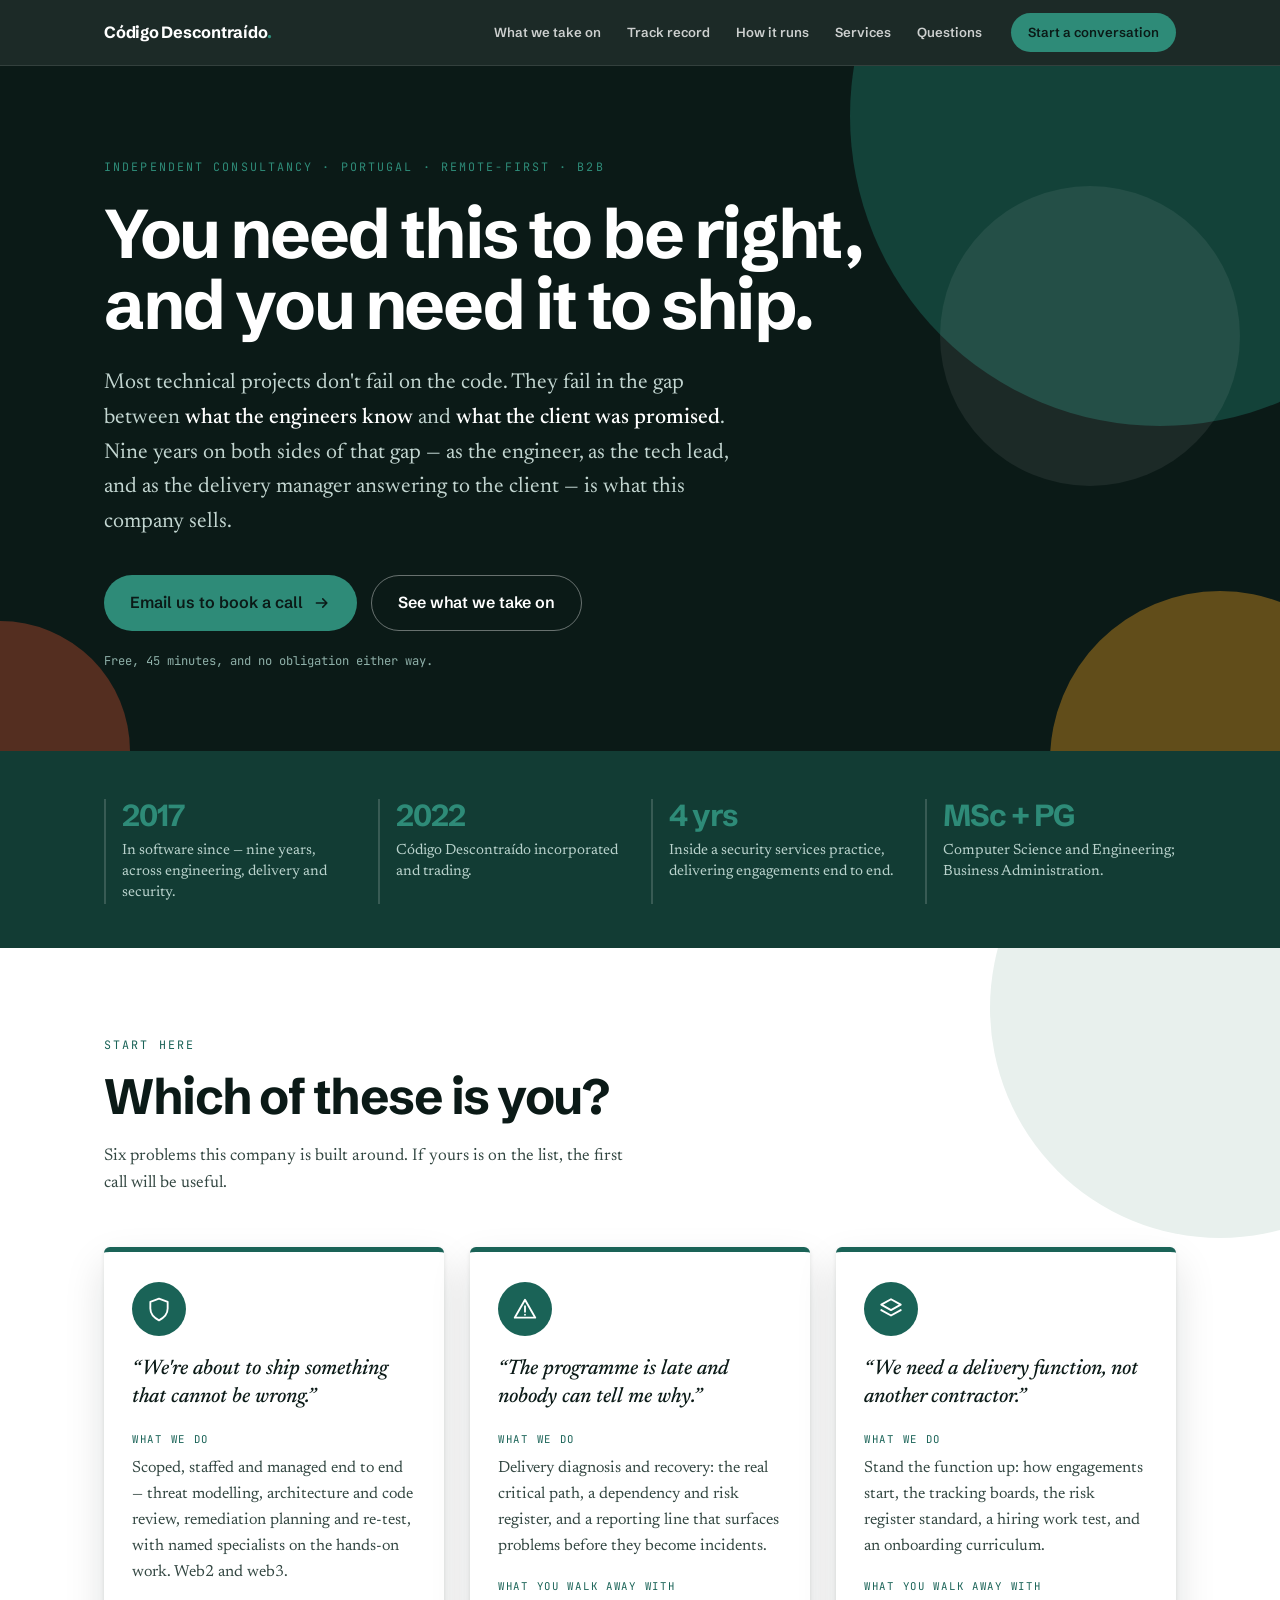
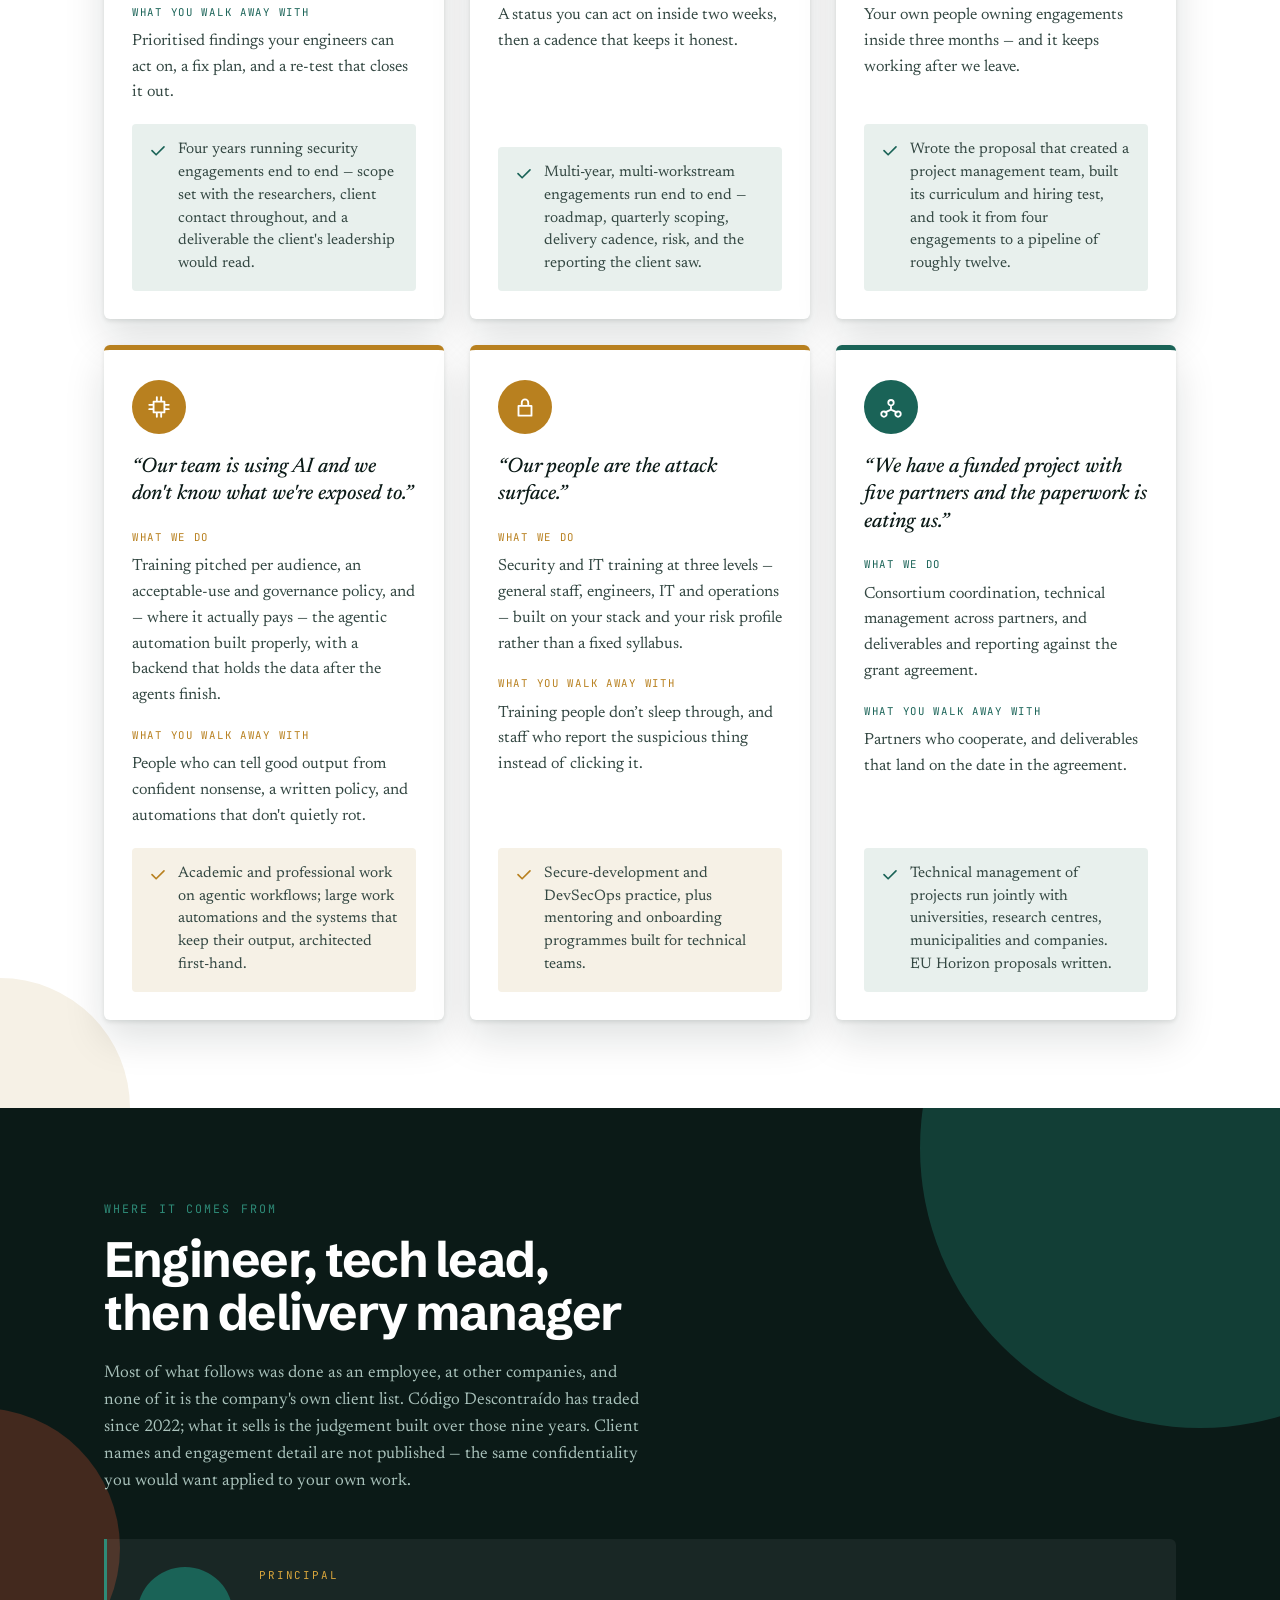
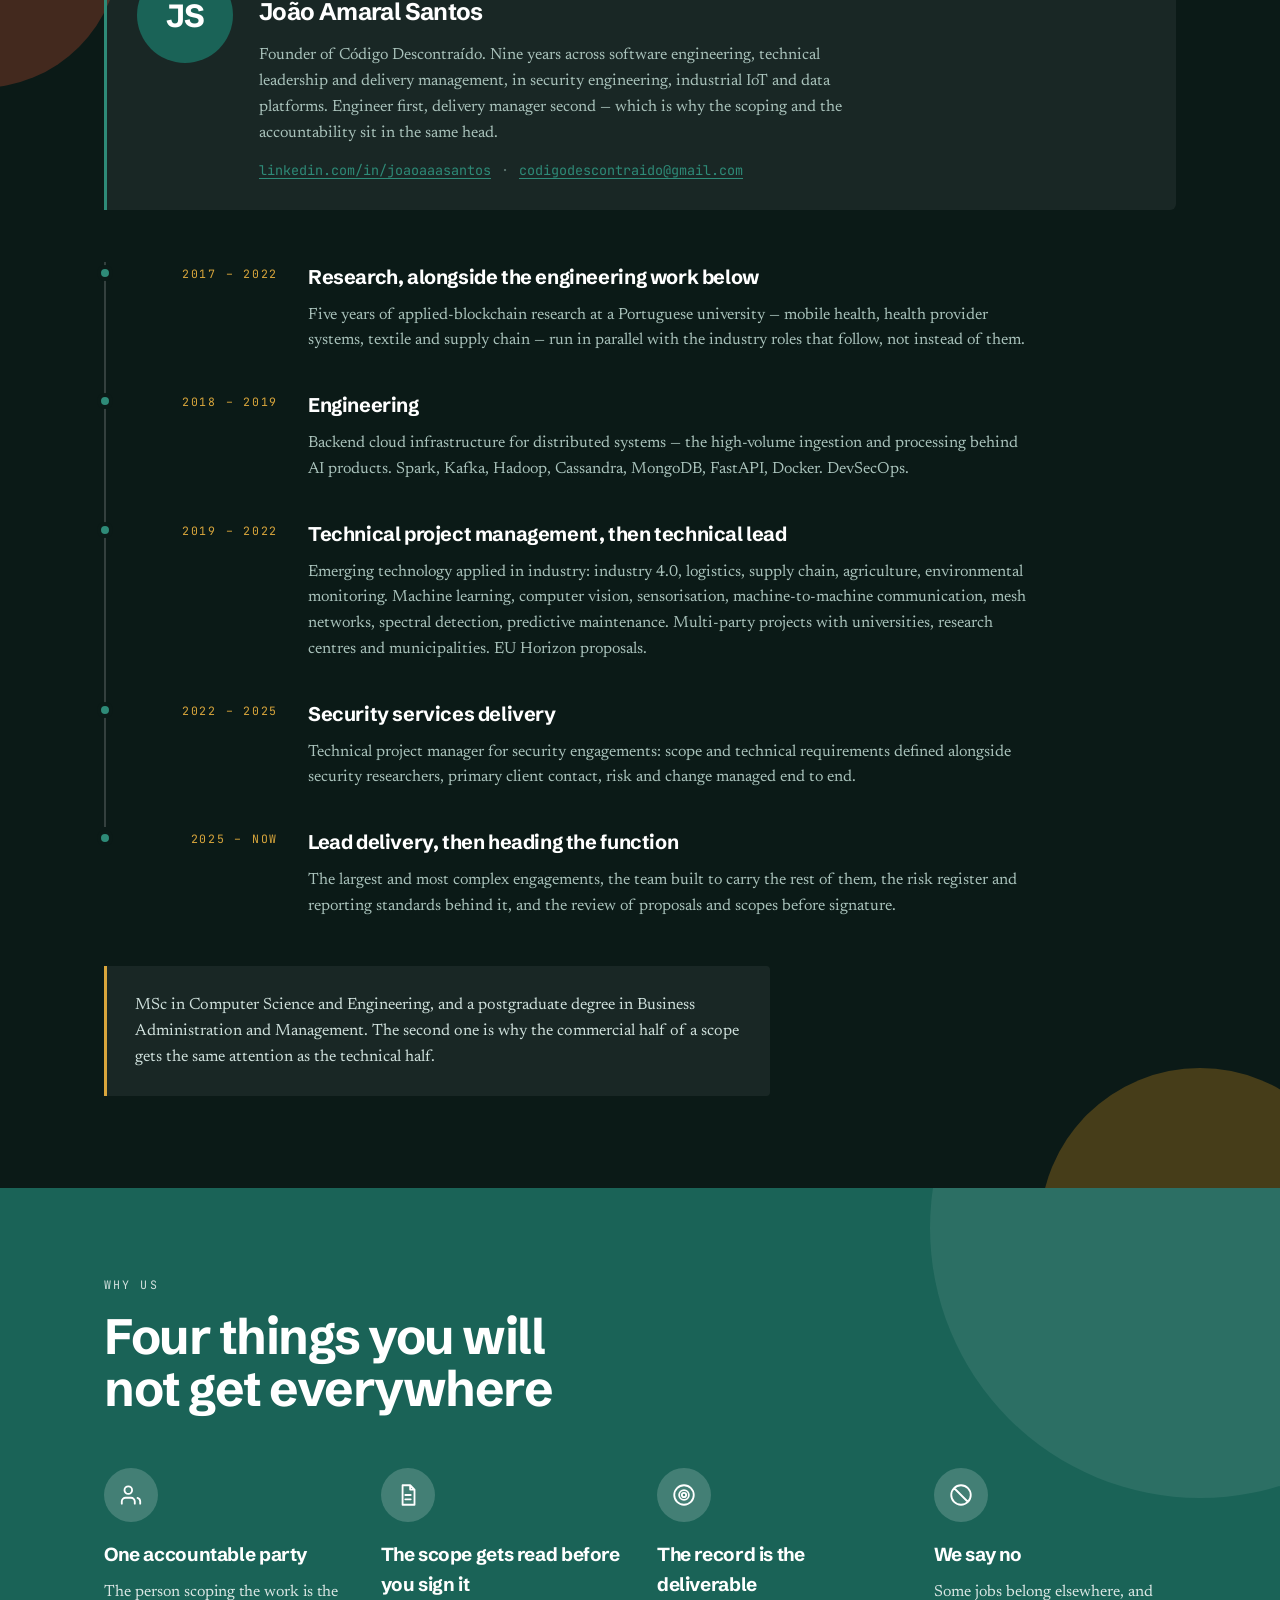
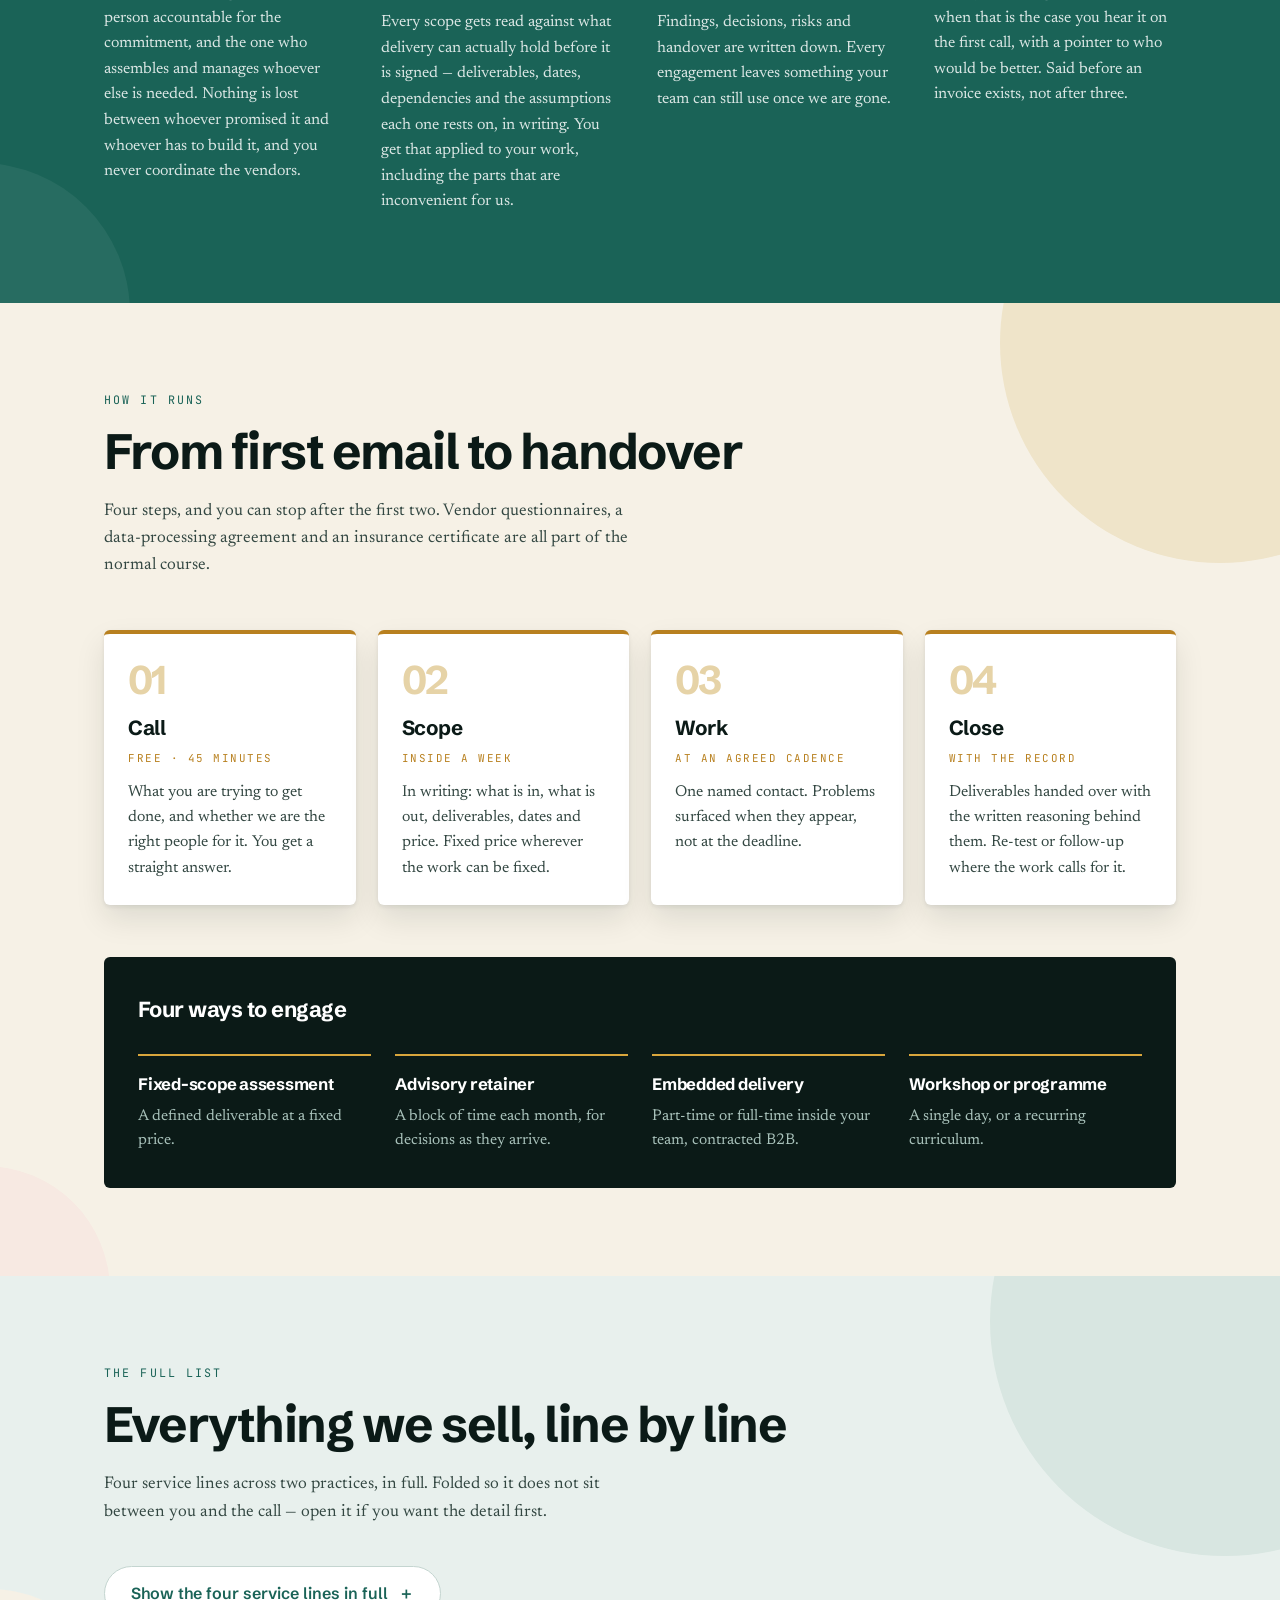
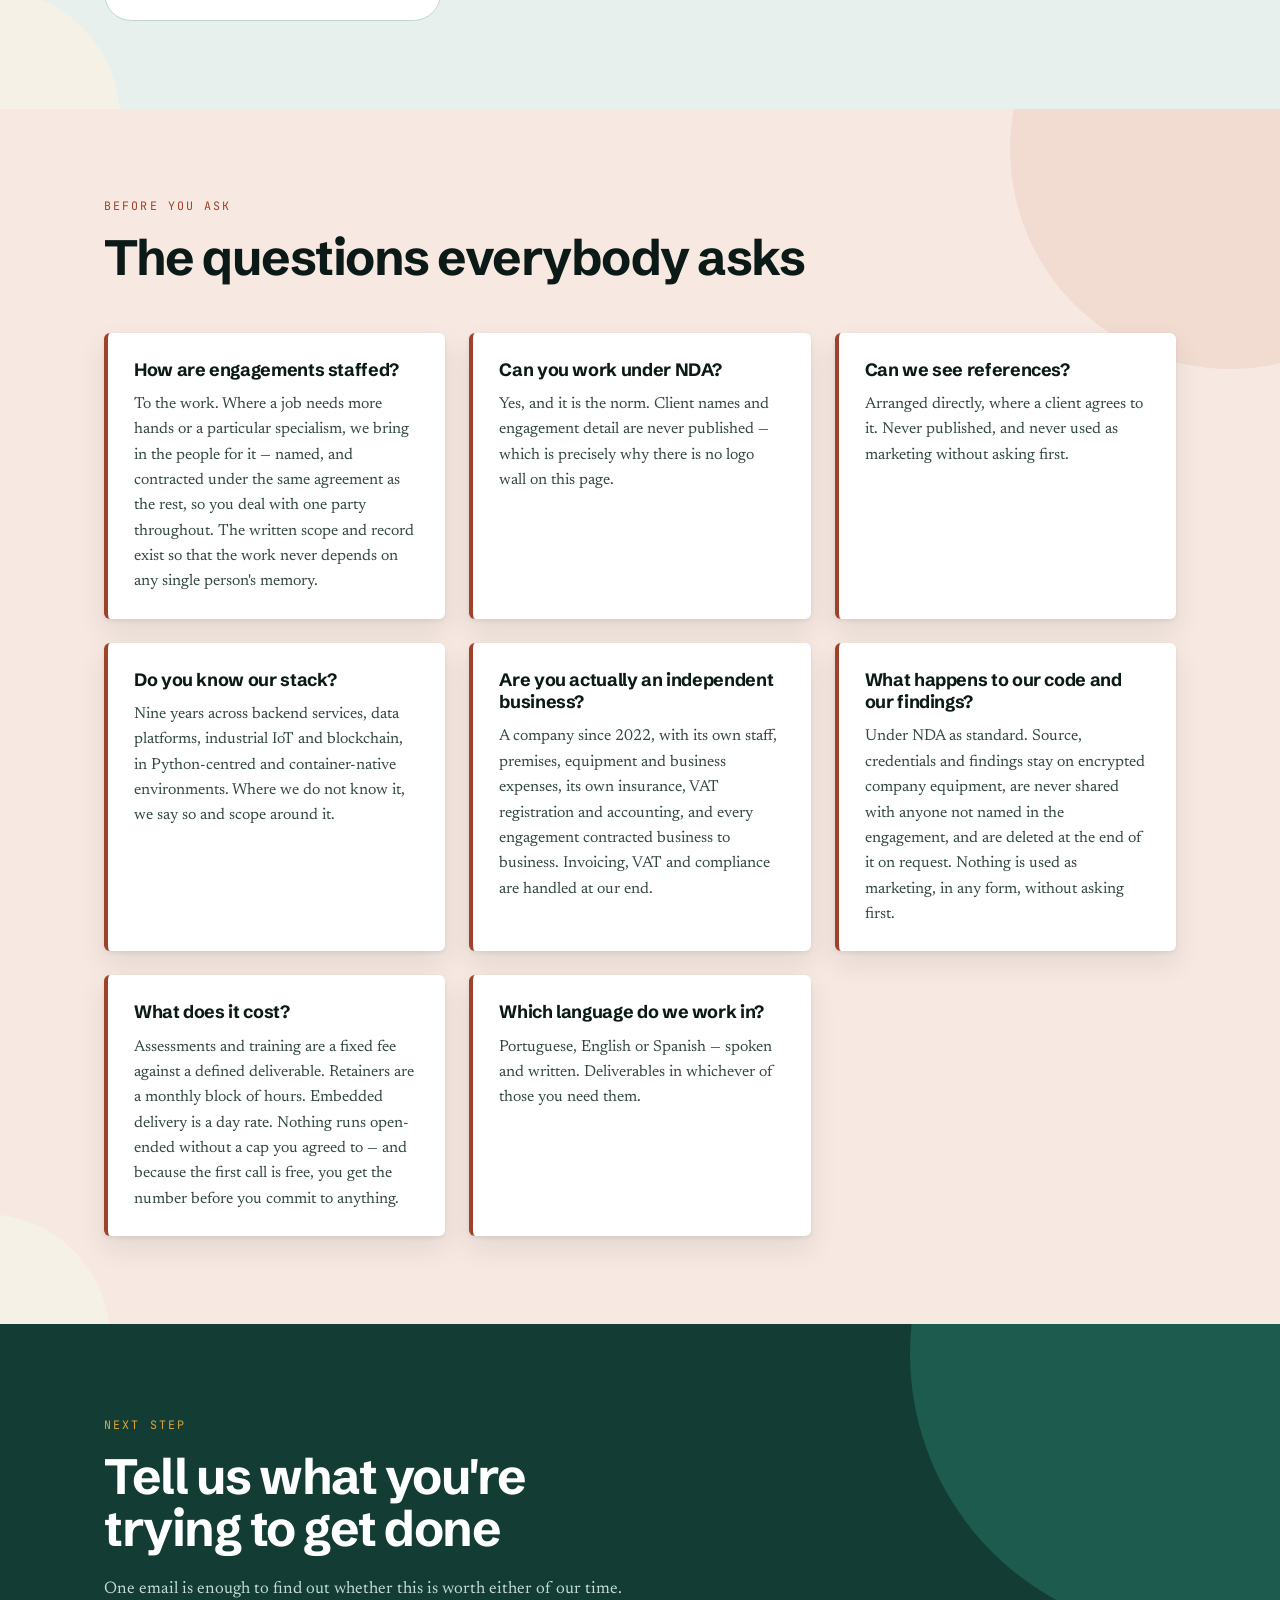
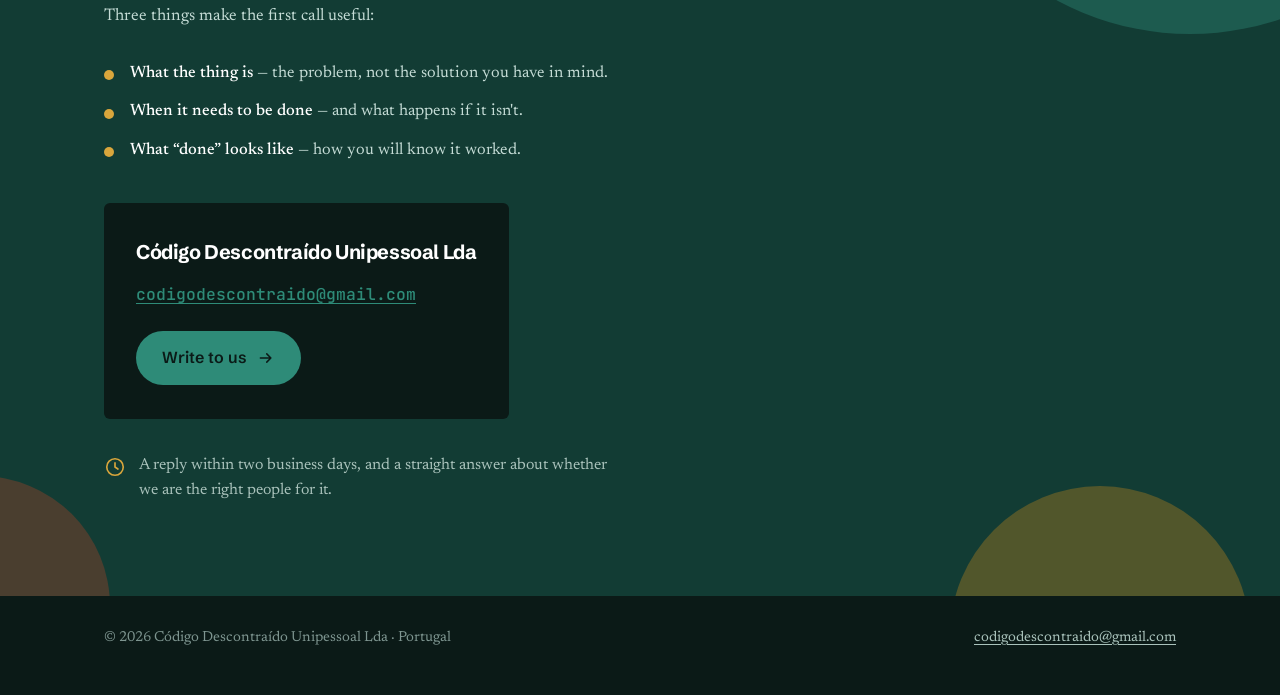
==== index.html @ 6a75af71 "Remove a shipped build TODO and two copy defects A second blind buyer review flipped to "yes, I woul" ====
<!doctype html>
<html lang="en">
<head>
<meta charset="utf-8">
<meta name="viewport" content="width=device-width, initial-scale=1">
<title>Código Descontraído — technical delivery you can hold someone to</title>
<meta name="description" content="Independent consultancy: security and application review, delivery recovery, standing up a project management function, AI and security training. Nine years of experience, trading since 2022. Portugal, remote-first, business to business.">
<meta name="theme-color" content="#0b1a17">
<link rel="icon" href="favicon.svg" type="image/svg+xml">
<link rel="apple-touch-icon" href="icon-180.png">
<meta property="og:type" content="website">
<meta property="og:title" content="Código Descontraído">
<meta property="og:description" content="Most technical projects don't fail on the code. They fail in the gap between what the engineers know and what the client was promised. Nine years on both sides of that gap.">
<meta property="og:url" content="https://orangelash.github.io/codigo-descontraido-pages/">
<meta property="og:image" content="https://orangelash.github.io/codigo-descontraido-pages/og.png">
<meta name="twitter:card" content="summary_large_image">
<link rel="preconnect" href="https://fonts.googleapis.com">
<link rel="preconnect" href="https://fonts.gstatic.com" crossorigin>
<link rel="stylesheet" href="https://fonts.googleapis.com/css2?family=JetBrains+Mono:wght@400;500&family=Newsreader:opsz,wght@6..72,400;6..72,500&family=Schibsted+Grotesk:wght@500;600;700&display=swap">
<link rel="stylesheet" href="styles.css">
</head>
<body>

<a class="skip" href="#main">Skip to content</a>

<svg width="0" height="0" aria-hidden="true" style="position:absolute">
  <defs>
    <g id="i-shield"><path d="M12 2.5 20 5.5v6c0 5-3.6 8.6-8 11-4.4-2.4-8-6-8-11v-6z" stroke-linejoin="round" stroke-linecap="round"/></g>
    <g id="i-clip"><path d="M8 4h8v3H8zM6.5 6h11v14h-11z" stroke-linejoin="round" stroke-linecap="round"/></g>
    <g id="i-cpu"><path d="M7 7h10v10H7zM10 3v3M14 3v3M10 18v3M14 18v3M3 10h3M3 14h3M18 10h3M18 14h3" stroke-linejoin="round" stroke-linecap="round"/></g>
    <g id="i-lock"><path d="M6 11h12v9H6zM9 11V8a3 3 0 0 1 6 0v3" stroke-linejoin="round" stroke-linecap="round"/></g>
    <g id="i-check"><path d="M20 6.5 9.5 17 4 11.5" stroke-linejoin="round" stroke-linecap="round"/></g>
    <g id="i-users"><path d="M15.5 20v-2a3.5 3.5 0 0 0-3.5-3.5H7A3.5 3.5 0 0 0 3.5 18v2M9.5 11a3.5 3.5 0 1 0 0-7 3.5 3.5 0 0 0 0 7zM20.5 20v-2a3.5 3.5 0 0 0-2.5-3.3" stroke-linejoin="round" stroke-linecap="round"/></g>
    <g id="i-doc"><path d="M14 3H7v18h11V7zM14 3v4h4M9.5 12h5M9.5 16h5" stroke-linejoin="round" stroke-linecap="round"/></g>
    <g id="i-target"><path d="M12 21a9 9 0 1 0 0-18 9 9 0 0 0 0 18zM12 16.5a4.5 4.5 0 1 0 0-9 4.5 4.5 0 0 0 0 9zM12 14a2 2 0 1 0 0-4 2 2 0 0 0 0 4z" stroke-linejoin="round" stroke-linecap="round"/></g>
    <g id="i-alert"><path d="M12 3.5 21.5 20h-19zM12 9.5v5M12 17.2v.1" stroke-linejoin="round" stroke-linecap="round"/></g>
    <g id="i-clock"><path d="M12 21a9 9 0 1 0 0-18 9 9 0 0 0 0 18zM12 7.5V12l3.2 2.2" stroke-linejoin="round" stroke-linecap="round"/></g>
    <g id="i-layers"><path d="M12 3 3 8l9 5 9-5zM3 13l9 5 9-5" stroke-linejoin="round" stroke-linecap="round"/></g>
    <g id="i-net"><path d="M12 10.5a2.5 2.5 0 1 0 0-5 2.5 2.5 0 0 0 0 5zM5.5 21a2.5 2.5 0 1 0 0-5 2.5 2.5 0 0 0 0 5zM18.5 21a2.5 2.5 0 1 0 0-5 2.5 2.5 0 0 0 0 5zM12 10.5v4M12 14.5 6.6 17M12 14.5 17.4 17" stroke-linejoin="round" stroke-linecap="round"/></g>
    <g id="i-no"><path d="M12 21a9 9 0 1 0 0-18 9 9 0 0 0 0 18zM6 6l12 12" stroke-linejoin="round" stroke-linecap="round"/></g>
    <g id="i-arrow"><path d="M4.5 12h14M13 6.5 18.5 12 13 17.5" stroke-linejoin="round" stroke-linecap="round"/></g>
  </defs>
</svg>

<nav class="nav">
  <div class="nav-in">
    <a class="brand" href="#top">Código Descontraído<em>.</em></a>
    <div class="nav-links">
      <a href="#start">What we take on</a>
      <a href="#record">Track record</a>
      <a href="#process">How it runs</a>
      <a href="#services">Services</a>
      <a href="#faq">Questions</a>
    </div>
    <a class="nav-cta" href="mailto:codigodescontraido@gmail.com?subject=Scoping%20call">Start a conversation</a>
  </div>
</nav>

<header class="band hero" id="top">
  <span class="orb o1"></span><span class="orb o2"></span><span class="orb o3"></span><span class="orb o4"></span>
  <div class="wrap">
    <p class="eyebrow">Independent consultancy · Portugal · Remote-first · B2B</p>
    <h1>You need this to be right, and you need it to ship.</h1>
    <p class="lede">
      Most technical projects don't fail on the code. They fail in the gap between
      <b>what the engineers know</b> and <b>what the client was promised</b>.
      Nine years on both sides of that gap — as the engineer, as the tech lead, and as the
      delivery manager answering to the client — is what this company sells.
    </p>
    <div class="cta-row">
      <a class="btn btn-primary" href="mailto:codigodescontraido@gmail.com?subject=Scoping%20call">
        Email us to book a call
        <svg viewBox="0 0 24 24" aria-hidden="true"><use href="#i-arrow"/></svg>
      </a>
      <a class="btn btn-ghost" href="#start">See what we take on</a>
    </div>
    <p class="hero-fine">Free, 45 minutes, and no obligation either way.</p>
  </div>
</header>

<main id="main">

  <!-- ============ PROOF BAR ============ -->
  <section class="band proof" aria-label="Track record at a glance">
    <div class="wrap">
      <div class="stats">
        <div><b>2017</b><span>In software since — nine years, across engineering, delivery and security.</span></div>
        <div><b>2022</b><span>Código Descontraído incorporated and trading.</span></div>
        <div><b>4 yrs</b><span>Inside a security services practice, delivering engagements end to end.</span></div>
        <div><b>MSc&nbsp;+&nbsp;PG</b><span>Computer Science and Engineering; Business Administration.</span></div>
      </div>
    </div>
  </section>

  <!-- ============ WHICH OF THESE IS YOU ============ -->
  <section class="band start" id="start">
    <span class="orb o1"></span><span class="orb o2"></span>
    <div class="wrap">
      <p class="kicker" style="color:var(--tech)">Start here</p>
      <h2 class="big">Which of these is you?</h2>
      <p class="note">
        Six problems this company is built around. If yours is on the list, the first call will
        be useful.
      </p>

      <div class="probs">

        <article class="prob pc-tech">
          <span class="disc"><svg viewBox="0 0 24 24" aria-hidden="true"><use href="#i-shield"/></svg></span>
          <h3>“We're about to ship something that cannot be wrong.”</h3>
          <dl>
            <dt>What we do</dt>
            <dd>Scoped, staffed and managed end to end — threat modelling, architecture and code
              review, remediation planning and re-test, with named specialists on the hands-on
              work. Web2 and web3.</dd>
            <dt>What you walk away with</dt>
            <dd>Prioritised findings your engineers can act on, a fix plan, and a re-test
              that closes it out.</dd>
          </dl>
          <p class="why"><svg viewBox="0 0 24 24" aria-hidden="true"><use href="#i-check"/></svg>
            Four years running security engagements end to end — scope set with the researchers,
            client contact throughout, and a deliverable the client's leadership would read.</p>
        </article>

        <article class="prob pc-tech">
          <span class="disc"><svg viewBox="0 0 24 24" aria-hidden="true"><use href="#i-alert"/></svg></span>
          <h3>“The programme is late and nobody can tell me why.”</h3>
          <dl>
            <dt>What we do</dt>
            <dd>Delivery diagnosis and recovery: the real critical path, a dependency and risk
              register, and a reporting line that surfaces problems before they become incidents.</dd>
            <dt>What you walk away with</dt>
            <dd>A status you can act on inside two weeks, then a cadence that keeps it honest.</dd>
          </dl>
          <p class="why"><svg viewBox="0 0 24 24" aria-hidden="true"><use href="#i-check"/></svg>
            Multi-year, multi-workstream engagements run end to end — roadmap, quarterly scoping,
            delivery cadence, risk, and the reporting the client saw.</p>
        </article>

        <article class="prob pc-tech">
          <span class="disc"><svg viewBox="0 0 24 24" aria-hidden="true"><use href="#i-layers"/></svg></span>
          <h3>“We need a delivery function, not another contractor.”</h3>
          <dl>
            <dt>What we do</dt>
            <dd>Stand the function up: how engagements start, the tracking boards, the risk
              register standard, a hiring work test, and an onboarding curriculum.</dd>
            <dt>What you walk away with</dt>
            <dd>Your own people owning engagements inside three months — and it keeps working
              after we leave.</dd>
          </dl>
          <p class="why"><svg viewBox="0 0 24 24" aria-hidden="true"><use href="#i-check"/></svg>
            Wrote the proposal that created a project management team, built its curriculum and
            hiring test, and took it from four engagements to a pipeline of roughly twelve.</p>
        </article>

        <article class="prob pc-train">
          <span class="disc"><svg viewBox="0 0 24 24" aria-hidden="true"><use href="#i-cpu"/></svg></span>
          <h3>“Our team is using AI and we don't know what we're exposed to.”</h3>
          <dl>
            <dt>What we do</dt>
            <dd>Training pitched per audience, an acceptable-use and governance policy, and —
              where it actually pays — the agentic automation built properly, with a backend that
              holds the data after the agents finish.</dd>
            <dt>What you walk away with</dt>
            <dd>People who can tell good output from confident nonsense, a written policy, and
              automations that don't quietly rot.</dd>
          </dl>
          <p class="why"><svg viewBox="0 0 24 24" aria-hidden="true"><use href="#i-check"/></svg>
            Academic and professional work on agentic workflows; large work automations and the
            systems that keep their output, architected first-hand.</p>
        </article>

        <article class="prob pc-train">
          <span class="disc"><svg viewBox="0 0 24 24" aria-hidden="true"><use href="#i-lock"/></svg></span>
          <h3>“Our people are the attack surface.”</h3>
          <dl>
            <dt>What we do</dt>
            <dd>Security and IT training at three levels — general staff, engineers, IT and
              operations — built on your stack and your risk profile rather than a fixed syllabus.</dd>
            <dt>What you walk away with</dt>
            <dd>Training people don’t sleep through, and staff who report the suspicious thing instead of clicking it.</dd>
          </dl>
          <p class="why"><svg viewBox="0 0 24 24" aria-hidden="true"><use href="#i-check"/></svg>
            Secure-development and DevSecOps practice, plus mentoring and onboarding programmes
            built for technical teams.</p>
        </article>

        <article class="prob pc-tech">
          <span class="disc"><svg viewBox="0 0 24 24" aria-hidden="true"><use href="#i-net"/></svg></span>
          <h3>“We have a funded project with five partners and the paperwork is eating us.”</h3>
          <dl>
            <dt>What we do</dt>
            <dd>Consortium coordination, technical management across partners, and deliverables
              and reporting against the grant agreement.</dd>
            <dt>What you walk away with</dt>
            <dd>Partners who cooperate, and deliverables that land on the date in the agreement.</dd>
          </dl>
          <p class="why"><svg viewBox="0 0 24 24" aria-hidden="true"><use href="#i-check"/></svg>
            Technical management of projects run jointly with universities, research centres,
            municipalities and companies. EU Horizon proposals written.</p>
        </article>

      </div>
    </div>
  </section>

  <!-- ============ TRACK RECORD ============ -->
  <section class="band record" id="record">
    <span class="orb o1"></span><span class="orb o2"></span><span class="orb o3"></span>
    <div class="wrap">
      <p class="kicker">Where it comes from</p>
      <h2 class="big">Engineer, tech lead, then delivery manager</h2>
      <p class="note">
        Most of what follows was done as an employee, at other companies, and none of it is the
        company's own client list. Código Descontraído has traded since 2022; what it sells is
        the judgement built over those nine years. Client names and engagement detail are not
        published — the same confidentiality you would want applied to your own work.
      </p>

      <div class="principal">
        <div class="pic" aria-hidden="true"><span>JS</span></div>
        <div class="who-txt">
          <p class="lbl">Principal</p>
          <h3>João Amaral Santos</h3>
          <p>Founder of Código Descontraído. Nine years across software engineering, technical
            leadership and delivery management, in security engineering, industrial IoT and data
            platforms. Engineer first, delivery manager second — which is why the scoping and the
            accountability sit in the same head.</p>
          <p class="links">
            <a href="https://www.linkedin.com/in/joaoaaasantos">linkedin.com/in/joaoaaasantos</a>
            <span>·</span>
            <a href="mailto:codigodescontraido@gmail.com">codigodescontraido@gmail.com</a>
          </p>
        </div>
      </div>

      <ol class="tl">
        <li>
          <span class="yr">2017 – 2022</span>
          <h3>Research, alongside the engineering work below</h3>
          <p>Five years of applied-blockchain research at a Portuguese university — mobile health,
            health provider systems, textile and supply chain — run in parallel with the industry
            roles that follow, not instead of them.</p>
        </li>
        <li>
          <span class="yr">2018 – 2019</span>
          <h3>Engineering</h3>
          <p>Backend cloud infrastructure for distributed systems — the high-volume ingestion and
            processing behind AI products. Spark, Kafka, Hadoop, Cassandra, MongoDB, FastAPI,
            Docker. DevSecOps.</p>
        </li>
        <li>
          <span class="yr">2019 – 2022</span>
          <h3>Technical project management, then technical lead</h3>
          <p>Emerging technology applied in industry: industry 4.0, logistics, supply chain,
            agriculture, environmental monitoring. Machine learning, computer vision,
            sensorisation, machine-to-machine communication, mesh networks, spectral detection,
            predictive maintenance. Multi-party projects with universities, research centres and
            municipalities. EU Horizon proposals.</p>
        </li>
        <li>
          <span class="yr">2022 – 2025</span>
          <h3>Security services delivery</h3>
          <p>Technical project manager for security engagements: scope and technical requirements
            defined alongside security researchers, primary client contact, risk and change
            managed end to end.</p>
        </li>
        <li>
          <span class="yr">2025 – now</span>
          <h3>Lead delivery, then heading the function</h3>
          <p>The largest and most complex engagements, the team built to carry the rest of them,
            the risk register and reporting standards behind it, and the review of proposals and
            scopes before signature.</p>
        </li>
      </ol>

      <p class="tail">
        MSc in Computer Science and Engineering, and a postgraduate degree in Business
        Administration and Management. The second one is why the commercial half of a scope
        gets the same attention as the technical half.
      </p>
    </div>
  </section>

  <!-- ============ WHY US ============ -->
  <section class="band why" id="why">
    <span class="orb o1"></span><span class="orb o2"></span>
    <div class="wrap">
      <p class="kicker">Why us</p>
      <h2 class="big">Four things you will not get everywhere</h2>

      <div class="grid4">
        <div>
          <span class="disc"><svg viewBox="0 0 24 24" aria-hidden="true"><use href="#i-users"/></svg></span>
          <h3>One accountable party</h3>
          <p>The person scoping the work is the person accountable for the commitment, and the
            one who assembles and manages whoever else is needed. Nothing is lost between whoever
            promised it and whoever has to build it, and you never coordinate the vendors.</p>
        </div>
        <div>
          <span class="disc"><svg viewBox="0 0 24 24" aria-hidden="true"><use href="#i-doc"/></svg></span>
          <h3>The scope gets read before you sign it</h3>
          <p>Every scope gets read against what delivery can actually hold before it is signed —
            deliverables, dates, dependencies and the assumptions each one rests on, in writing.
            You get that applied to your work, including the parts that are inconvenient for us.</p>
        </div>
        <div>
          <span class="disc"><svg viewBox="0 0 24 24" aria-hidden="true"><use href="#i-target"/></svg></span>
          <h3>The record is the deliverable</h3>
          <p>Findings, decisions, risks and handover are written down. Every engagement leaves
            something your team can still use once we are gone.</p>
        </div>
        <div>
          <span class="disc"><svg viewBox="0 0 24 24" aria-hidden="true"><use href="#i-no"/></svg></span>
          <h3>We say no</h3>
          <p>Some jobs belong elsewhere, and when that is the case you hear it on the first
            call, with a pointer to who would be better. Said before an invoice exists, not
            after three.</p>
        </div>
      </div>
    </div>
  </section>

  <!-- ============ PROCESS ============ -->
  <section class="band process" id="process">
    <span class="orb o1"></span><span class="orb o2"></span>
    <div class="wrap">
      <p class="kicker" style="color:var(--tech)">How it runs</p>
      <h2 class="big">From first email to handover</h2>
      <p class="note">Four steps, and you can stop after the first two. Vendor questionnaires, a data-processing agreement and an insurance certificate are all part of the normal course.</p>

      <div class="steps">
        <div>
          <span class="num">01</span>
          <h3>Call</h3>
          <p class="when">Free · 45 minutes</p>
          <p>What you are trying to get done, and whether we are the right people for it.
            You get a straight answer.</p>
        </div>
        <div>
          <span class="num">02</span>
          <h3>Scope</h3>
          <p class="when">Inside a week</p>
          <p>In writing: what is in, what is out, deliverables, dates and price. Fixed price
            wherever the work can be fixed.</p>
        </div>
        <div>
          <span class="num">03</span>
          <h3>Work</h3>
          <p class="when">At an agreed cadence</p>
          <p>One named contact. Problems surfaced when they appear, not at the deadline.</p>
        </div>
        <div>
          <span class="num">04</span>
          <h3>Close</h3>
          <p class="when">With the record</p>
          <p>Deliverables handed over with the written reasoning behind them. Re-test or
            follow-up where the work calls for it.</p>
        </div>
      </div>

      <div class="models">
        <h3 class="models-h">Four ways to engage</h3>
        <div class="models-grid">
          <div><b>Fixed-scope assessment</b><span>A defined deliverable at a fixed price.</span></div>
          <div><b>Advisory retainer</b><span>A block of time each month, for decisions as they arrive.</span></div>
          <div><b>Embedded delivery</b><span>Part-time or full-time inside your team, contracted B2B.</span></div>
          <div><b>Workshop or programme</b><span>A single day, or a recurring curriculum.</span></div>
        </div>
      </div>
    </div>
  </section>

  <!-- ============ SERVICES (reference) ============ -->
  <section class="band services" id="services">
    <span class="orb o1"></span><span class="orb o2"></span>
    <div class="wrap">
      <p class="kicker" style="color:var(--tech)">The full list</p>
      <h2 class="big">Everything we sell, line by line</h2>
      <p class="note">
        Four service lines across two practices, in full. Folded so it does not sit between you
        and the call — open it if you want the detail first.
      </p>

      <details class="svc-more">
      <summary>Show the four service lines in full</summary>
      <div class="svc">
        <article class="line pc-tech">
          <span class="disc"><svg viewBox="0 0 24 24" aria-hidden="true"><use href="#i-shield"/></svg></span>
          <p class="prac">Technology</p>
          <h3>Security &amp; IT consulting</h3>
          <h4>Assess</h4>
          <ul>
            <li>Threat modelling and architecture review</li>
            <li>Security code review, on-chain and off-chain</li>
            <li>Due diligence on an existing codebase</li>
            <li>Secure-development gap assessment</li>
            <li>Remediation planning, and re-test once it is fixed</li>
          </ul>
          <p class="whodoes">
            <b>How the work is staffed.</b> One accountable party for the whole engagement, web2
            or web3: we scope it, assemble the people it needs, manage the delivery and own the
            deliverable. Where a job calls for a particular specialism, that specialist is named
            and contracted under the same agreement — you see who and what they cost before you
            sign. One party to deal with, one invoice, and the scoping done by whoever carries
            the commitment.
          </p>
          <h4>Build</h4>
          <ul>
            <li>Backend and systems development</li>
            <li>Data platform and integration work</li>
            <li>Secure development practices, embedded in your team</li>
            <li>Agentic automation, and the backend that holds its output</li>
          </ul>
          <h4>Define</h4>
          <ul>
            <li>Discovery and problem definition</li>
            <li>Product design and specification</li>
            <li>Roadmap, requirements and stakeholder alignment</li>
          </ul>
        </article>

        <article class="line pc-tech">
          <span class="disc"><svg viewBox="0 0 24 24" aria-hidden="true"><use href="#i-clip"/></svg></span>
          <p class="prac">Technology</p>
          <h3>Project management across the SDLC</h3>
          <h4>Technical delivery</h4>
          <ul>
            <li>Release planning and dependency management</li>
            <li>Architecture and technical decision facilitation</li>
            <li>Risk and issue management with engineering teams</li>
            <li>Quality gates, testing strategy, environments</li>
          </ul>
          <h4>Commercial delivery</h4>
          <ul>
            <li>Scope, schedule and budget management</li>
            <li>Proposal, scope and work-order review before signature</li>
            <li>Vendor and third-party coordination</li>
            <li>Stakeholder communication and executive reporting</li>
          </ul>
          <h4>Situations</h4>
          <ul>
            <li>Agile, hybrid or stage-gate, matched to you</li>
            <li>Grant-funded and multi-partner consortia</li>
            <li>Recovery of programmes already in difficulty</li>
            <li>Standing up a delivery function from scratch</li>
          </ul>
        </article>

        <article class="line pc-train">
          <span class="disc"><svg viewBox="0 0 24 24" aria-hidden="true"><use href="#i-cpu"/></svg></span>
          <p class="prac">Training</p>
          <h3>AI training</h3>
          <h4>Non-technical teams</h4>
          <ul>
            <li>Foundations: capabilities and real limits</li>
            <li>Effective prompting and daily workflows</li>
            <li>Recognising unreliable output</li>
            <li>Acceptable use and data handling</li>
          </ul>
          <h4>Engineering teams</h4>
          <ul>
            <li>Integrating models into products</li>
            <li>Retrieval, tool use and agent patterns</li>
            <li>Evaluating and regression-testing behaviour</li>
            <li>Failure modes, prompt injection, abuse</li>
          </ul>
          <h4>Leadership</h4>
          <ul>
            <li>Governance and internal policy</li>
            <li>Build-versus-buy and vendor assessment</li>
            <li>Realistic expectations and cost structure</li>
          </ul>
        </article>

        <article class="line pc-train">
          <span class="disc"><svg viewBox="0 0 24 24" aria-hidden="true"><use href="#i-lock"/></svg></span>
          <p class="prac">Training</p>
          <h3>Security &amp; IT training</h3>
          <h4>General staff</h4>
          <ul>
            <li>Awareness and social engineering</li>
            <li>Credentials, devices, everyday hygiene</li>
            <li>Phishing and pretexting, shown and taken apart</li>
            <li>Incident recognition and reporting</li>
          </ul>
          <h4>Engineers</h4>
          <ul>
            <li>Secure development lifecycle practices</li>
            <li>Threat modelling on your live systems</li>
            <li>Security code review technique</li>
            <li>Common vulnerability classes</li>
          </ul>
          <h4>IT and operations</h4>
          <ul>
            <li>Operational hardening and configuration</li>
            <li>Access management and least privilege</li>
            <li>Logging, monitoring, backup and continuity</li>
          </ul>
        </article>
      </div>

      <p class="tail-dark">Onsite or remote · single engagement, retainer or recurring programme</p>
      </details>
    </div>
  </section>

  <!-- ============ OBJECTIONS ============ -->
  <section class="band faq" id="faq">
    <span class="orb o1"></span><span class="orb o2"></span>
    <div class="wrap">
      <p class="kicker">Before you ask</p>
      <h2 class="big">The questions everybody asks</h2>

      <div class="qa">
        <div>
          <h3>How are engagements staffed?</h3>
          <p>To the work. Where a job needs more hands or a particular specialism, we bring in
            the people for it — named, and contracted under the same agreement as the rest, so
            you deal with one party throughout. The written scope and record exist so that the
            work never depends on any single person's memory.</p>
        </div>
        <div>
          <h3>Can you work under NDA?</h3>
          <p>Yes, and it is the norm. Client names and engagement detail are never published —
            which is precisely why there is no logo wall on this page.</p>
        </div>
        <div>
          <h3>Can we see references?</h3>
          <p>Arranged directly, where a client agrees to it. Never published, and never used as
            marketing without asking first.</p>
        </div>
        <div>
          <h3>Do you know our stack?</h3>
          <p>Nine years across backend services, data platforms, industrial IoT and blockchain,
            in Python-centred and container-native environments. Where we do not know it, we
            say so and scope around it.</p>
        </div>
        <div>
          <h3>Are you actually an independent business?</h3>
          <p>A company since 2022, with its own staff, premises, equipment and business
            expenses, its own insurance, VAT registration and accounting, and every engagement
            contracted business to business. Invoicing, VAT and compliance are handled at our end.</p>
        </div>
        <div>
          <h3>What happens to our code and our findings?</h3>
          <p>Under NDA as standard. Source, credentials and findings stay on encrypted company
            equipment, are never shared with anyone not named in the engagement, and are deleted
            at the end of it on request. Nothing is used as marketing, in any form, without
            asking first.</p>
        </div>
        <div>
          <h3>What does it cost?</h3>
          <p>Assessments and training are a fixed fee against a defined deliverable. Retainers
            are a monthly block of hours. Embedded delivery is a day rate. Nothing runs
            open-ended without a cap you agreed to — and because the first call is free, you get
            the number before you commit to anything.</p>
        </div>
        <div>
          <h3>Which language do we work in?</h3>
          <p>Portuguese, English or Spanish — spoken and written. Deliverables in whichever of
            those you need them.</p>
        </div>
      </div>
    </div>
  </section>

  <!-- ============ CONTACT ============ -->
  <section class="band contact" id="contact">
    <span class="orb o1"></span><span class="orb o2"></span><span class="orb o3"></span>
    <div class="wrap">
      <p class="kicker" style="color:var(--train-hi)">Next step</p>
      <h2 class="big">Tell us what you're trying to get done</h2>
      <p class="note">
        One email is enough to find out whether this is worth either of our time. Three things
        make the first call useful:
      </p>

      <ul class="ask">
        <li><b>What the thing is</b> — the problem, not the solution you have in mind.</li>
        <li><b>When it needs to be done</b> — and what happens if it isn't.</li>
        <li><b>What “done” looks like</b> — how you will know it worked.</li>
      </ul>

      <div class="card-contact">
        <p class="who">Código Descontraído Unipessoal Lda</p>
        <p class="mail"><a href="mailto:codigodescontraido@gmail.com?subject=Scoping%20call">codigodescontraido@gmail.com</a></p>
        <a class="btn btn-primary" href="mailto:codigodescontraido@gmail.com?subject=Scoping%20call">
          Write to us
          <svg viewBox="0 0 24 24" aria-hidden="true"><use href="#i-arrow"/></svg>
        </a>
      </div>

      <p class="promise">
        <svg viewBox="0 0 24 24" aria-hidden="true"><use href="#i-clock"/></svg>
        A reply within two business days, and a straight answer about whether we are the right
        people for it.
      </p>
    </div>
  </section>

</main>

<footer>
  <div class="wrap foot-in">
    <p>© <span id="year">2026</span> Código Descontraído Unipessoal Lda · Portugal</p>
    <p><a href="mailto:codigodescontraido@gmail.com">codigodescontraido@gmail.com</a></p>
  </div>
</footer>

<script>
  document.getElementById('year').textContent = new Date().getFullYear();
</script>

</body>
</html>
---- styles.css ----
/* Código Descontraído — site styles.
   Palette and structure mirror the pitch deck: one colour per practice, saturated
   full-bleed bands, layered circles as the repeating motif. Band rhythm alternates
   dark and light so the page reads as chapters rather than one long scroll. */

:root {
  --night:    #0b1a17;
  --deep:     #123c34;
  --tech:     #1a6357;
  --tech-hi:  #2e8b78;
  --train:    #b8801f;
  --train-hi: #d9a63c;
  --asset:    #9e432a;
  --asset-hi: #c4693f;

  --paper:    #ffffff;
  --mint:     #e8f0ed;
  --sand:     #f6f1e6;
  --blush:    #f7e9e2;

  --ink:      #0b1a17;
  --ink-2:    #334742;
  --muted:    #677974;
  --line:     #d7dedb;

  /* per-card accent, set by the practice classes below */
  --accent:    var(--tech);
  --accent-hi: var(--tech-hi);
  --tint:      var(--mint);

  --max: 1120px;
  --gut: 24px;
}

.pc-tech  { --accent: var(--tech);  --accent-hi: var(--tech-hi);  --tint: var(--mint);  }
.pc-train { --accent: var(--train); --accent-hi: var(--train-hi); --tint: var(--sand);  }

*, *::before, *::after { box-sizing: border-box; }

html { scroll-behavior: smooth; scroll-padding-top: 78px; }
@media (prefers-reduced-motion: reduce) {
  html { scroll-behavior: auto; }
  * { transition: none !important; animation: none !important; }
}

body {
  margin: 0;
  background: var(--paper);
  color: var(--ink);
  font-family: Newsreader, Georgia, "Times New Roman", serif;
  font-size: 17.5px;
  line-height: 1.6;
  -webkit-font-smoothing: antialiased;
}

h1, h2, h3, h4, .ui { font-family: "Schibsted Grotesk", ui-sans-serif, system-ui, sans-serif; }

a { color: inherit; text-decoration-thickness: 1px; text-underline-offset: 3px; }
:focus-visible { outline: 3px solid var(--train-hi); outline-offset: 3px; border-radius: 2px; }

.wrap { max-width: var(--max); margin: 0 auto; padding-inline: var(--gut); position: relative; z-index: 1; }

.skip {
  position: absolute; left: -9999px; top: 0;
  background: var(--night); color: #fff; padding: 12px 18px; z-index: 99;
  font-family: "Schibsted Grotesk", sans-serif; font-size: .9rem; font-weight: 600;
}
.skip:focus { left: 8px; top: 8px; }

/* ---------- band scaffolding ---------- */

.band { position: relative; overflow: hidden; }
.band > .orb { position: absolute; border-radius: 50%; pointer-events: none; z-index: 0; }

/* shared type */
.kicker {
  font-family: "JetBrains Mono", ui-monospace, monospace;
  font-size: .73rem; letter-spacing: .18em; text-transform: uppercase; margin: 0 0 16px;
}
h2.big {
  font-size: clamp(1.9rem, 4.6vw, 3.1rem); font-weight: 700; line-height: 1.06;
  letter-spacing: -.03em; margin: 0 0 20px; max-width: 26ch; text-wrap: balance;
}
.note { color: var(--ink-2); max-width: 60ch; margin: 0; font-size: 1.06rem; }

/* icon disc */
.disc {
  width: 54px; height: 54px; border-radius: 50%; display: grid; place-items: center;
  background: var(--accent); position: relative; flex: none;
}
.disc svg { width: 26px; height: 26px; stroke: #fff; fill: none; stroke-width: 1.7; }

/* ---------- buttons ---------- */

.btn {
  display: inline-flex; align-items: center; gap: 10px;
  font-family: "Schibsted Grotesk", sans-serif; font-weight: 600; font-size: 1rem;
  padding: 14px 26px; border-radius: 100px; text-decoration: none;
  transition: transform .14s, background .14s, border-color .14s;
}
.btn svg { width: 18px; height: 18px; stroke: currentColor; fill: none; stroke-width: 2; }
.btn:hover { transform: translateY(-1px); }
.btn-primary { background: var(--tech-hi); color: var(--night); }
.btn-primary:hover { background: #3aa68f; }
.btn-ghost { border: 1px solid rgba(255, 255, 255, .38); color: #fff; }
.btn-ghost:hover { border-color: #fff; background: rgba(255, 255, 255, .08); }

/* ---------- nav ---------- */

.nav {
  position: sticky; top: 0; z-index: 50;
  background: rgba(11, 26, 23, .93);
  backdrop-filter: blur(14px);
  border-bottom: 1px solid rgba(255, 255, 255, .1);
}
.nav-in {
  max-width: var(--max); margin: 0 auto; padding: 13px var(--gut);
  display: flex; align-items: center; gap: 18px; flex-wrap: wrap;
}
.brand {
  font-family: "Schibsted Grotesk", sans-serif; font-weight: 700; font-size: 1.02rem;
  letter-spacing: -.015em; color: #fff; text-decoration: none; margin-right: auto; white-space: nowrap;
}
.brand em { font-style: normal; color: var(--tech-hi); }
.nav-links {
  display: flex; gap: 4px; flex-wrap: wrap;
  font-family: "Schibsted Grotesk", sans-serif; font-size: .82rem; font-weight: 600;
}
.nav-links a {
  color: rgba(255, 255, 255, .78); text-decoration: none;
  padding: 6px 11px; border-radius: 100px; transition: background .14s, color .14s;
}
.nav-links a:hover { background: rgba(255, 255, 255, .12); color: #fff; }
.nav-cta {
  font-family: "Schibsted Grotesk", sans-serif; font-size: .82rem; font-weight: 600;
  background: var(--tech-hi); color: var(--night); text-decoration: none;
  padding: 9px 17px; border-radius: 100px; white-space: nowrap;
  transition: background .14s;
}
.nav-cta:hover { background: #3aa68f; }

/* ---------- hero ---------- */

.hero { background: var(--night); color: #fff; padding-block: 92px 80px; }
.hero .o1 { width: 620px; height: 620px; right: -190px; top: -260px; background: var(--tech); opacity: .55; }
.hero .o2 { width: 300px; height: 300px; right: 40px; top: 120px; background: #fff; opacity: .07; }
.hero .o3 { width: 340px; height: 340px; right: -110px; bottom: -180px; background: var(--train); opacity: .5; }
.hero .o4 { width: 260px; height: 260px; left: -130px; bottom: -130px; background: var(--asset); opacity: .5; }

.eyebrow {
  font-family: "JetBrains Mono", ui-monospace, monospace;
  font-size: .73rem; letter-spacing: .18em; text-transform: uppercase;
  color: var(--tech-hi); margin: 0 0 22px;
}
.hero h1 {
  font-size: clamp(2.4rem, 6.6vw, 4.3rem); font-weight: 700; line-height: 1.03;
  letter-spacing: -.035em; margin: 0 0 26px; max-width: 20ch; text-wrap: balance;
}
.hero .lede {
  font-size: clamp(1.08rem, 2.1vw, 1.35rem); color: #c3d6d1; max-width: 54ch; margin: 0 0 36px;
}
.hero .lede b { color: #fff; font-weight: 500; }
.cta-row { display: flex; flex-wrap: wrap; gap: 14px; margin-bottom: 20px; }
.hero-fine {
  font-family: "JetBrains Mono", ui-monospace, monospace; font-size: .76rem;
  color: #8fb0a9; margin: 0; max-width: 52ch; line-height: 1.7;
}

/* ---------- proof bar ---------- */

.proof { background: var(--deep); color: #fff; padding-block: 48px 44px; }
.stats { display: grid; grid-template-columns: repeat(auto-fit, minmax(158px, 1fr)); gap: 26px 22px; }
.stats > div { border-left: 2px solid rgba(255, 255, 255, .16); padding-left: 16px; }
.stats b {
  display: block; font-family: "Schibsted Grotesk", sans-serif; font-weight: 700;
  font-size: 1.9rem; letter-spacing: -.03em; color: var(--tech-hi); line-height: 1.1; margin-bottom: 7px;
}
.stats span { display: block; font-size: .92rem; color: #b9d2cc; line-height: 1.45; }

/* ---------- which of these is you ---------- */

.start { background: var(--paper); padding-block: 88px; }
.start .o1 { width: 460px; height: 460px; right: -170px; top: -170px; background: var(--mint); }
.start .o2 { width: 260px; height: 260px; left: -130px; bottom: -130px; background: var(--sand); }

.probs { display: grid; grid-template-columns: repeat(auto-fit, minmax(330px, 1fr)); gap: 26px; margin-top: 50px; }
.prob {
  background: var(--paper); border-radius: 6px; border-top: 5px solid var(--accent);
  padding: 30px 28px 28px;
  box-shadow: 0 2px 4px rgba(11, 26, 23, .1), 0 18px 40px rgba(11, 26, 23, .13);
  display: flex; flex-direction: column;
}
.prob h3 {
  font-family: Newsreader, Georgia, serif; font-style: italic; font-weight: 500;
  font-size: 1.32rem; line-height: 1.3; letter-spacing: 0; margin: 20px 0 20px; color: var(--ink);
}
.prob dl { margin: 0; }
.prob dt {
  font-family: "JetBrains Mono", ui-monospace, monospace; font-size: .67rem;
  letter-spacing: .16em; text-transform: uppercase; color: var(--accent); margin-bottom: 8px;
}
.prob dd { margin: 0 0 18px; color: var(--ink-2); font-size: 1.01rem; }
.prob .why {
  margin: auto 0 0; background: var(--tint); border-radius: 4px; padding: 15px 17px;
  display: flex; gap: 11px; align-items: flex-start;
  font-size: .95rem; color: var(--ink-2); line-height: 1.5;
}
.prob .why svg {
  width: 18px; height: 18px; stroke: var(--accent); fill: none; stroke-width: 2.2;
  flex: none; margin-top: 3px;
}

/* ---------- track record ---------- */

.record { background: var(--night); color: #fff; padding-block: 92px; }
.record .o1 { width: 560px; height: 560px; right: -200px; top: -240px; background: var(--tech); opacity: .5; }
.record .o2 { width: 280px; height: 280px; left: -160px; top: 300px; background: var(--asset); opacity: .38; }
.record .o3 { width: 320px; height: 320px; right: -80px; bottom: -200px; background: var(--train); opacity: .34; }
.record .kicker { color: var(--tech-hi); }
.record h2.big { color: #fff; }
.record .note { color: #a9c2bb; }

.tl { list-style: none; margin: 52px 0 0; padding: 0; }
.tl li {
  position: relative; padding: 0 0 36px 34px; border-left: 2px solid rgba(255, 255, 255, .17);
}
.tl li:last-child { padding-bottom: 0; border-left-color: transparent; }
.tl li::before {
  content: ""; position: absolute; left: -9px; top: 3px; width: 16px; height: 16px;
  border-radius: 50%; background: var(--tech-hi); border: 4px solid var(--night);
}
.tl .yr {
  display: block; font-family: "JetBrains Mono", ui-monospace, monospace; font-size: .72rem;
  letter-spacing: .15em; text-transform: uppercase; color: var(--train-hi); margin-bottom: 9px;
}
.tl h3 { font-size: 1.24rem; font-weight: 700; letter-spacing: -.02em; margin: 0 0 9px; color: #fff; }
.tl p { margin: 0; color: #a9c2bb; font-size: 1.01rem; max-width: 70ch; }

.record .tail {
  margin: 46px 0 0; padding: 26px 28px; background: rgba(255, 255, 255, .06);
  border-left: 3px solid var(--train-hi); border-radius: 0 4px 4px 0;
  color: #cfe0dc; font-size: 1.02rem; max-width: 74ch;
}

/* ---------- why us ---------- */

.band.why { background: var(--tech); color: #fff; padding-block: 88px; }
.band.why .o1 { width: 540px; height: 540px; right: -190px; top: -230px; background: #fff; opacity: .08; }
.band.why .o2 { width: 300px; height: 300px; left: -170px; bottom: -160px; background: #fff; opacity: .06; }
.band.why .kicker { color: rgba(255, 255, 255, .8); }
.band.why h2.big { color: #fff; }
.grid4 { display: grid; grid-template-columns: repeat(auto-fit, minmax(240px, 1fr)); gap: 40px 34px; margin-top: 52px; }
.grid4 .disc { background: rgba(255, 255, 255, .18); }
.grid4 h3 { font-size: 1.18rem; font-weight: 700; letter-spacing: -.02em; margin: 18px 0 10px; }
.grid4 p { margin: 0; color: rgba(255, 255, 255, .84); font-size: 1rem; }

/* ---------- process ---------- */

.process { background: var(--sand); padding-block: 88px; }
.process .o1 { width: 440px; height: 440px; right: -160px; top: -180px; background: #efe4c9; }
.process .o2 { width: 250px; height: 250px; left: -140px; bottom: -140px; background: var(--blush); }

.steps { display: grid; grid-template-columns: repeat(auto-fit, minmax(218px, 1fr)); gap: 22px; margin-top: 50px; }
.steps > div {
  background: var(--paper); border-radius: 6px; border-top: 4px solid var(--train);
  padding: 26px 24px 24px;
  box-shadow: 0 2px 4px rgba(11, 26, 23, .08), 0 14px 30px rgba(11, 26, 23, .1);
}
.steps .num {
  display: block; font-family: "Schibsted Grotesk", sans-serif; font-weight: 700;
  font-size: 2.5rem; line-height: 1; letter-spacing: -.04em; color: #e6d3a7; margin-bottom: 12px;
}
.steps h3 { font-size: 1.28rem; font-weight: 700; letter-spacing: -.024em; margin: 0 0 6px; }
.steps .when {
  font-family: "JetBrains Mono", ui-monospace, monospace; font-size: .68rem;
  letter-spacing: .14em; text-transform: uppercase; color: var(--train); margin: 0 0 12px;
}
.steps p { margin: 0; color: var(--ink-2); font-size: .99rem; }

.models { margin-top: 52px; background: var(--night); color: #fff; border-radius: 6px; padding: 36px 34px 34px; }
.models-h { font-size: 1.36rem; font-weight: 700; letter-spacing: -.024em; margin: 0 0 26px; }
.models-grid { display: grid; grid-template-columns: repeat(auto-fit, minmax(205px, 1fr)); gap: 26px 24px; }
.models-grid > div { border-top: 2px solid var(--train-hi); padding-top: 15px; }
.models-grid b {
  display: block; font-family: "Schibsted Grotesk", sans-serif; font-weight: 700;
  font-size: 1.04rem; letter-spacing: -.015em; margin-bottom: 7px;
}
.models-grid span { display: block; color: #a9c2bb; font-size: .97rem; }

/* ---------- services reference ---------- */

.services { background: var(--mint); padding-block: 88px; }
.services .o1 { width: 470px; height: 470px; right: -180px; top: -190px; background: #d8e6e1; }
.services .o2 { width: 260px; height: 260px; left: -140px; bottom: -140px; background: var(--sand); }

.svc { display: grid; grid-template-columns: repeat(auto-fit, minmax(300px, 1fr)); gap: 24px; margin-top: 50px; }
.line {
  background: var(--paper); color: var(--ink); border-radius: 6px; padding: 30px 28px 28px;
  box-shadow: 0 2px 4px rgba(11, 26, 23, .1), 0 18px 40px rgba(11, 26, 23, .14);
}
.line .prac {
  font-family: "JetBrains Mono", ui-monospace, monospace; font-size: .66rem;
  letter-spacing: .17em; text-transform: uppercase; color: var(--accent); margin: 20px 0 7px;
}
.line h3 { font-size: 1.42rem; font-weight: 700; letter-spacing: -.026em; margin: 0 0 6px; line-height: 1.16; }
.line h4 {
  font-family: "JetBrains Mono", ui-monospace, monospace; font-size: .68rem;
  letter-spacing: .16em; text-transform: uppercase; margin: 24px 0 11px; font-weight: 500;
  color: var(--accent);
}
.line ul { margin: 0; padding: 0; list-style: none; display: grid; gap: 9px; }
.line li { padding-left: 18px; position: relative; color: var(--ink-2); font-size: .99rem; }
.line li::before {
  content: ""; position: absolute; left: 0; top: .66em; width: 8px; height: 2px; background: var(--accent);
}
.tail-dark {
  margin-top: 42px; font-family: "Schibsted Grotesk", sans-serif; font-weight: 600;
  font-size: 1.02rem; color: var(--ink-2);
}

/* ---------- objections ---------- */

.faq { background: var(--blush); padding-block: 88px; }
.faq .o1 { width: 440px; height: 440px; right: -170px; top: -180px; background: #f2dcd2; }
.faq .o2 { width: 250px; height: 250px; left: -140px; bottom: -140px; background: var(--sand); }
.faq .kicker { color: var(--asset); }

.qa { display: grid; grid-template-columns: repeat(auto-fit, minmax(300px, 1fr)); gap: 24px; margin-top: 48px; }
.qa > div {
  background: var(--paper); border-radius: 6px; border-left: 4px solid var(--asset);
  padding: 26px 26px 24px;
  box-shadow: 0 2px 4px rgba(11, 26, 23, .07), 0 12px 28px rgba(11, 26, 23, .09);
}
.qa h3 { font-size: 1.12rem; font-weight: 700; letter-spacing: -.02em; margin: 0 0 11px; line-height: 1.25; }
.qa p { margin: 0; color: var(--ink-2); font-size: .99rem; }

/* ---------- contact ---------- */

.contact { background: var(--deep); color: #fff; padding-block: 92px; }
.contact .o1 { width: 560px; height: 560px; right: -190px; top: -250px; background: var(--tech-hi); opacity: .4; }
.contact .o2 { width: 300px; height: 300px; right: 30px; bottom: -190px; background: var(--train); opacity: .38; }
.contact .o3 { width: 260px; height: 260px; left: -150px; bottom: -140px; background: var(--asset); opacity: .4; }
.contact h2.big { color: #fff; }
.contact .note { color: #c5dcd6; }

.ask { list-style: none; margin: 30px 0 0; padding: 0; display: grid; gap: 12px; max-width: 58ch; }
.ask li { position: relative; padding-left: 26px; color: #c5dcd6; font-size: 1.03rem; }
.ask li::before {
  content: ""; position: absolute; left: 0; top: .62em; width: 10px; height: 10px;
  border-radius: 50%; background: var(--train-hi);
}
.ask b { color: #fff; font-weight: 500; }

.card-contact {
  margin-top: 40px; background: var(--night); border-radius: 6px; padding: 34px 32px;
  display: inline-block; max-width: 100%;
}
.card-contact .who {
  font-family: "Schibsted Grotesk", sans-serif; font-weight: 700; font-size: 1.24rem;
  letter-spacing: -.02em; margin: 0 0 12px;
}
.card-contact .mail {
  font-family: "JetBrains Mono", ui-monospace, monospace; font-size: 1.02rem; font-weight: 500;
  color: var(--tech-hi); margin: 0 0 24px; word-break: break-word;
}
.card-contact .mail a { color: inherit; }

.promise {
  margin: 34px 0 0; display: flex; gap: 13px; align-items: flex-start;
  color: #a9c2bb; font-size: 1rem; max-width: 56ch;
}
.promise svg { width: 22px; height: 22px; stroke: var(--train-hi); fill: none; stroke-width: 1.8; flex: none; margin-top: 3px; }

/* ---------- footer ---------- */

footer { background: var(--night); color: #7e9590; padding-block: 30px 46px; font-size: .9rem; }
.foot-in { display: flex; flex-wrap: wrap; gap: 10px 28px; justify-content: space-between; }
footer p { margin: 0; }
footer a { color: #a9c2bb; }

/* ---------- narrow ---------- */

@media (max-width: 860px) {
  .nav-links { display: none; }
}

@media (max-width: 620px) {
  :root { --gut: 16px; }
  body { font-size: 16.5px; }
  html { scroll-padding-top: 66px; }
  .hero { padding-block: 60px 54px; }
  .proof { padding-block: 40px 36px; }
  .start, .record, .band.why, .process, .services, .faq, .contact { padding-block: 62px; }
  .prob, .line, .qa > div, .steps > div { padding: 24px 21px 22px; }
  .card-contact, .models { padding: 26px 22px; }
  .probs, .svc, .qa, .steps { margin-top: 36px; }
  .tl { margin-top: 38px; }
  .grid4 { margin-top: 40px; gap: 34px 26px; }
  .stats { gap: 22px 18px; }
  .btn { width: 100%; justify-content: center; }
  .card-contact .btn { width: auto; }
}

/* ---------- timeline: two columns once there is room for them ---------- */

@media (min-width: 900px) {
  .tl li { display: grid; grid-template-columns: 138px 1fr; column-gap: 30px; }
  .tl .yr { grid-column: 1; grid-row: 1 / span 2; margin: 3px 0 0; text-align: right; }
  .tl h3 { grid-column: 2; grid-row: 1; }
  .tl p  { grid-column: 2; grid-row: 2; max-width: 80ch; }
}

/* Narrow: the hero orbs sit close enough to the copy to eat its contrast.
   Pull them back into the corners rather than dropping the motif. */
@media (max-width: 620px) {
  .hero .o1 { width: 400px; height: 400px; right: -170px; top: -190px; }
  .hero .o2 { display: none; }
  .hero .o3 { width: 220px; height: 220px; right: -120px; bottom: -130px; }
  .hero .o4 { width: 170px; height: 170px; left: -105px; bottom: -105px; }
  .hero-fine { position: relative; }
}

/* "Who does it" — the scope boundary inside a service card. A buyer handing over
   a codebase needs to know which work is done here and which is brought in. */
.line .whodoes {
  margin: 22px 0 0; background: var(--tint); border-radius: 4px; padding: 15px 17px;
  font-size: .95rem; color: var(--ink-2); line-height: 1.5;
}
.line .whodoes b {
  font-family: "Schibsted Grotesk", sans-serif; font-weight: 600; color: var(--accent);
}

/* The service catalogue is reference, not pitch, so it is folded away rather than
   padding the scroll between the sell and the call to action. */
.svc-more { margin-top: 40px; }
.svc-more > summary {
  font-family: "Schibsted Grotesk", sans-serif; font-weight: 600; font-size: 1rem;
  color: var(--tech); cursor: pointer; display: inline-flex; align-items: center; gap: 10px;
  padding: 14px 26px; border-radius: 100px; background: var(--paper);
  border: 1px solid #c4d5d0; list-style: none;
}
.svc-more > summary::-webkit-details-marker { display: none; }
.svc-more > summary::after { content: "＋"; font-weight: 700; }
.svc-more[open] > summary::after { content: "－"; }
.svc-more > summary:hover { border-color: var(--tech); }
.svc-more[open] > summary { margin-bottom: 8px; }

/* ---------- the principal ---------- */
/* A pitch built on one person's track record has to say who that person is.
   .pic is a monogram until a real photograph is dropped in — see the README. */

.principal {
  display: flex; gap: 26px; align-items: flex-start; flex-wrap: wrap;
  margin-top: 44px; padding: 28px 30px;
  background: rgba(255, 255, 255, .06); border-left: 3px solid var(--tech-hi);
  border-radius: 0 6px 6px 0;
}
.principal .pic {
  width: 96px; height: 96px; border-radius: 50%; flex: none; overflow: hidden;
  background: var(--tech); display: grid; place-items: center;
}
.principal .pic span {
  font-family: "Schibsted Grotesk", sans-serif; font-weight: 700; font-size: 2rem;
  letter-spacing: -.03em; color: #fff;
}
.principal .pic img { width: 100%; height: 100%; object-fit: cover; display: block; }
.principal .who-txt { flex: 1 1 320px; min-width: 0; }
.principal .lbl {
  font-family: "JetBrains Mono", ui-monospace, monospace; font-size: .68rem;
  letter-spacing: .17em; text-transform: uppercase; color: var(--train-hi); margin: 0 0 8px;
}
.principal h3 { font-size: 1.5rem; font-weight: 700; letter-spacing: -.026em; margin: 0 0 12px; color: #fff; }
.principal p { margin: 0; color: #a9c2bb; font-size: 1.01rem; max-width: 66ch; }
.principal .links {
  margin-top: 14px; display: flex; flex-wrap: wrap; gap: 10px; align-items: center;
  font-family: "JetBrains Mono", ui-monospace, monospace; font-size: .84rem;
}
.principal .links a { color: var(--tech-hi); }
.principal .links span { color: #5d7570; }

@media (max-width: 620px) {
  .principal { padding: 22px 20px; gap: 18px; }
  .principal .pic { width: 72px; height: 72px; }
  .principal .pic span { font-size: 1.5rem; }
}
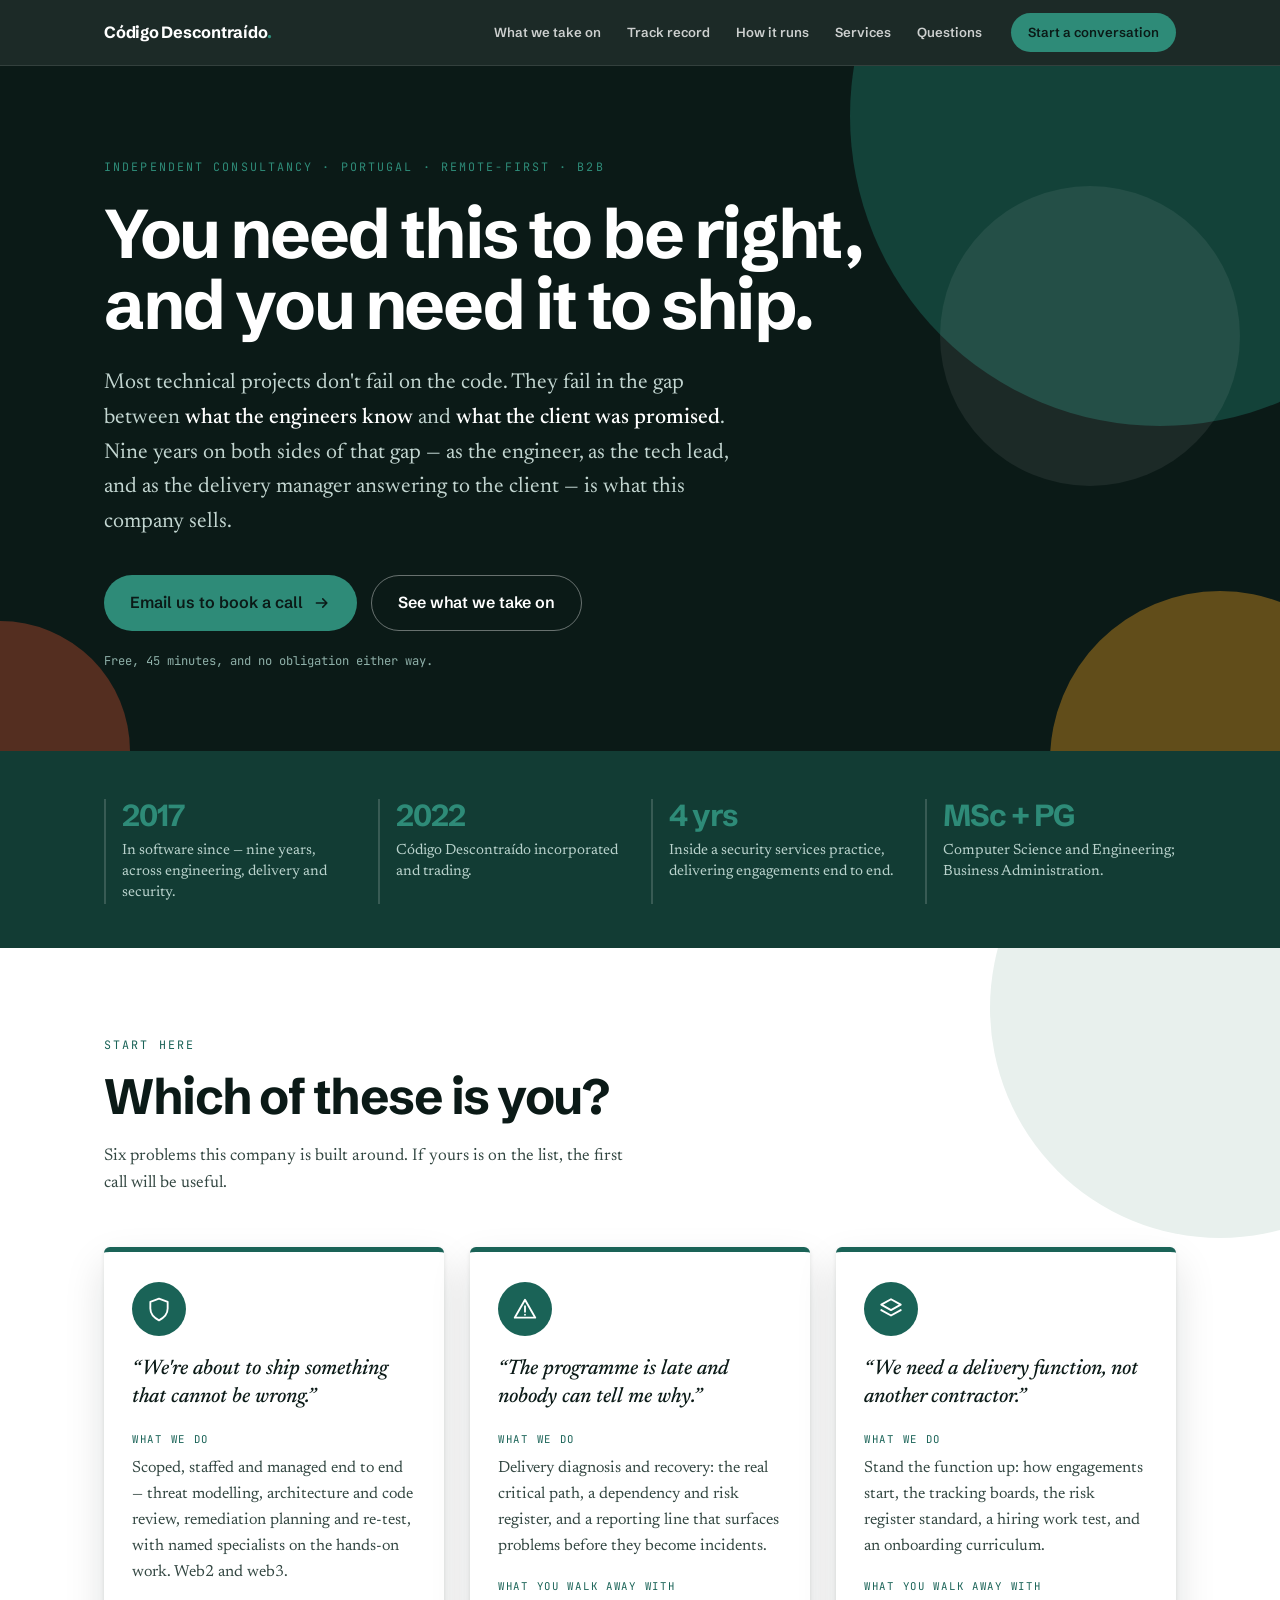
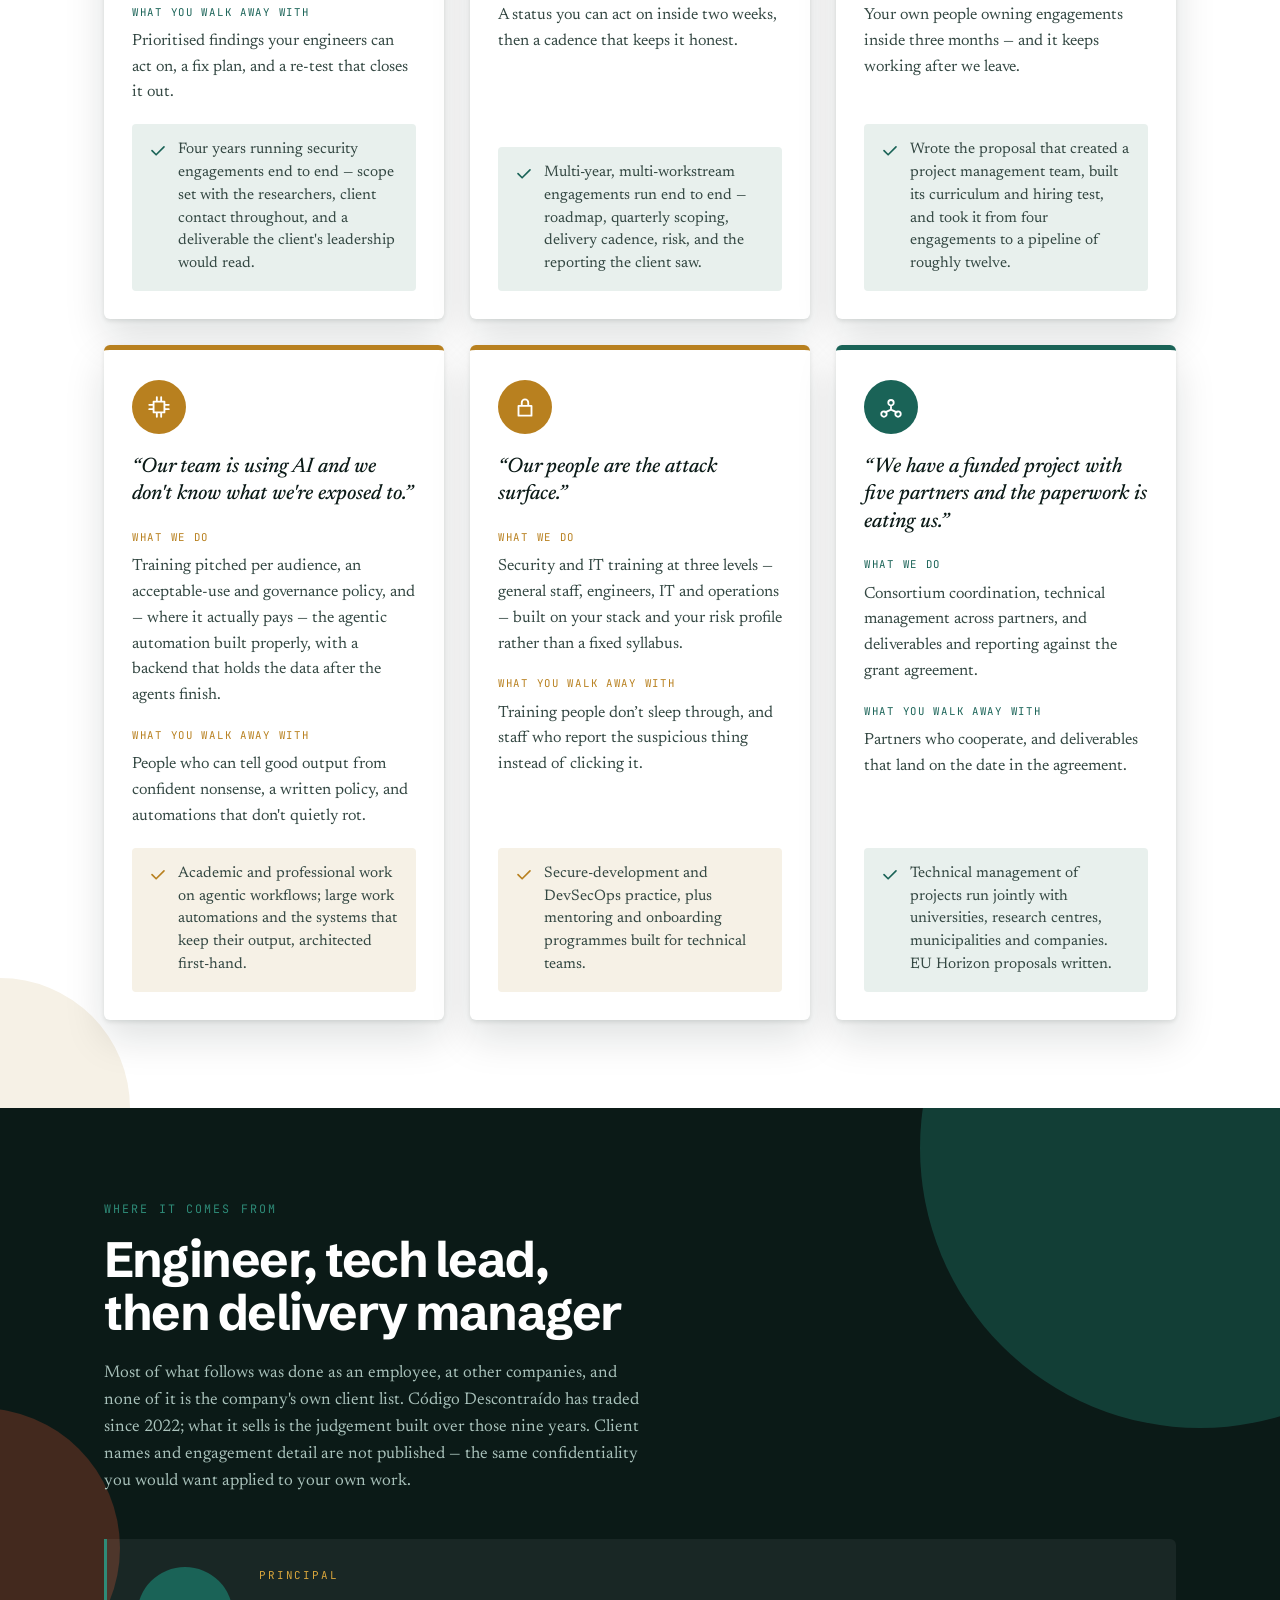
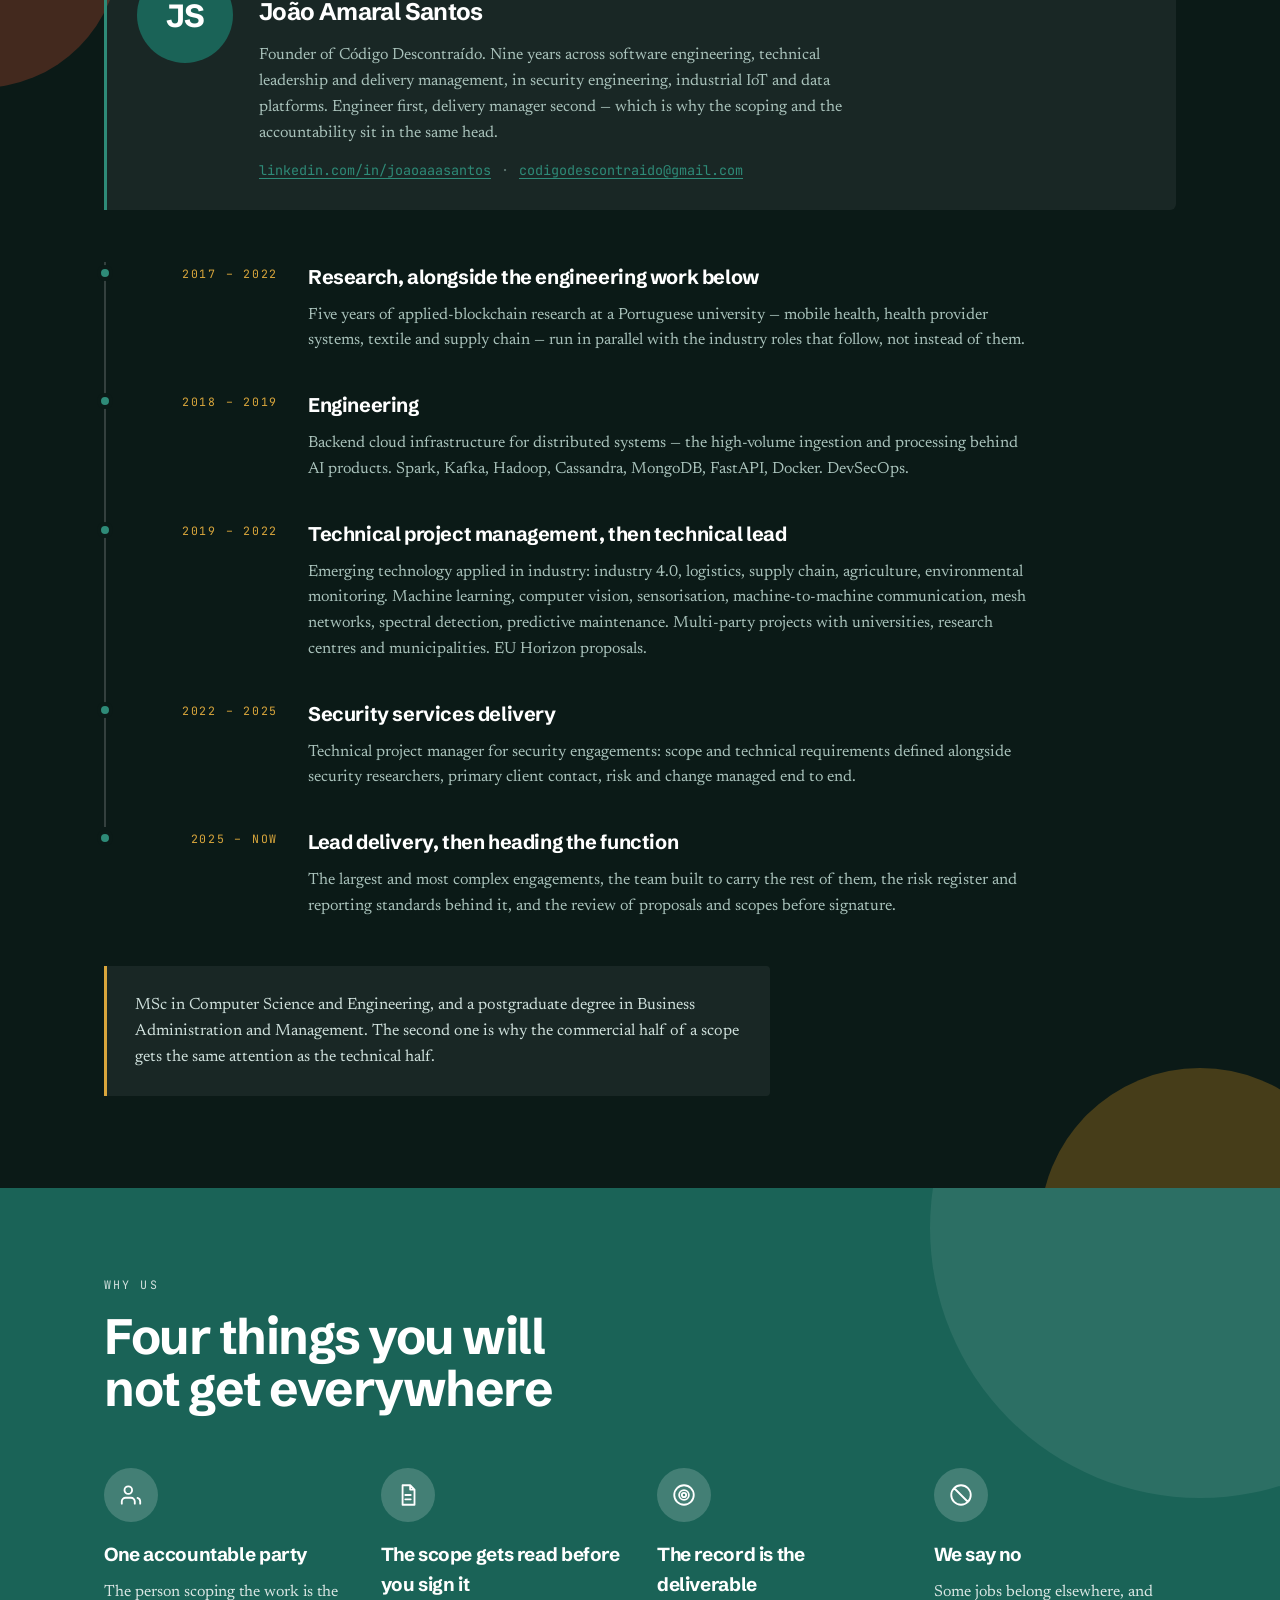
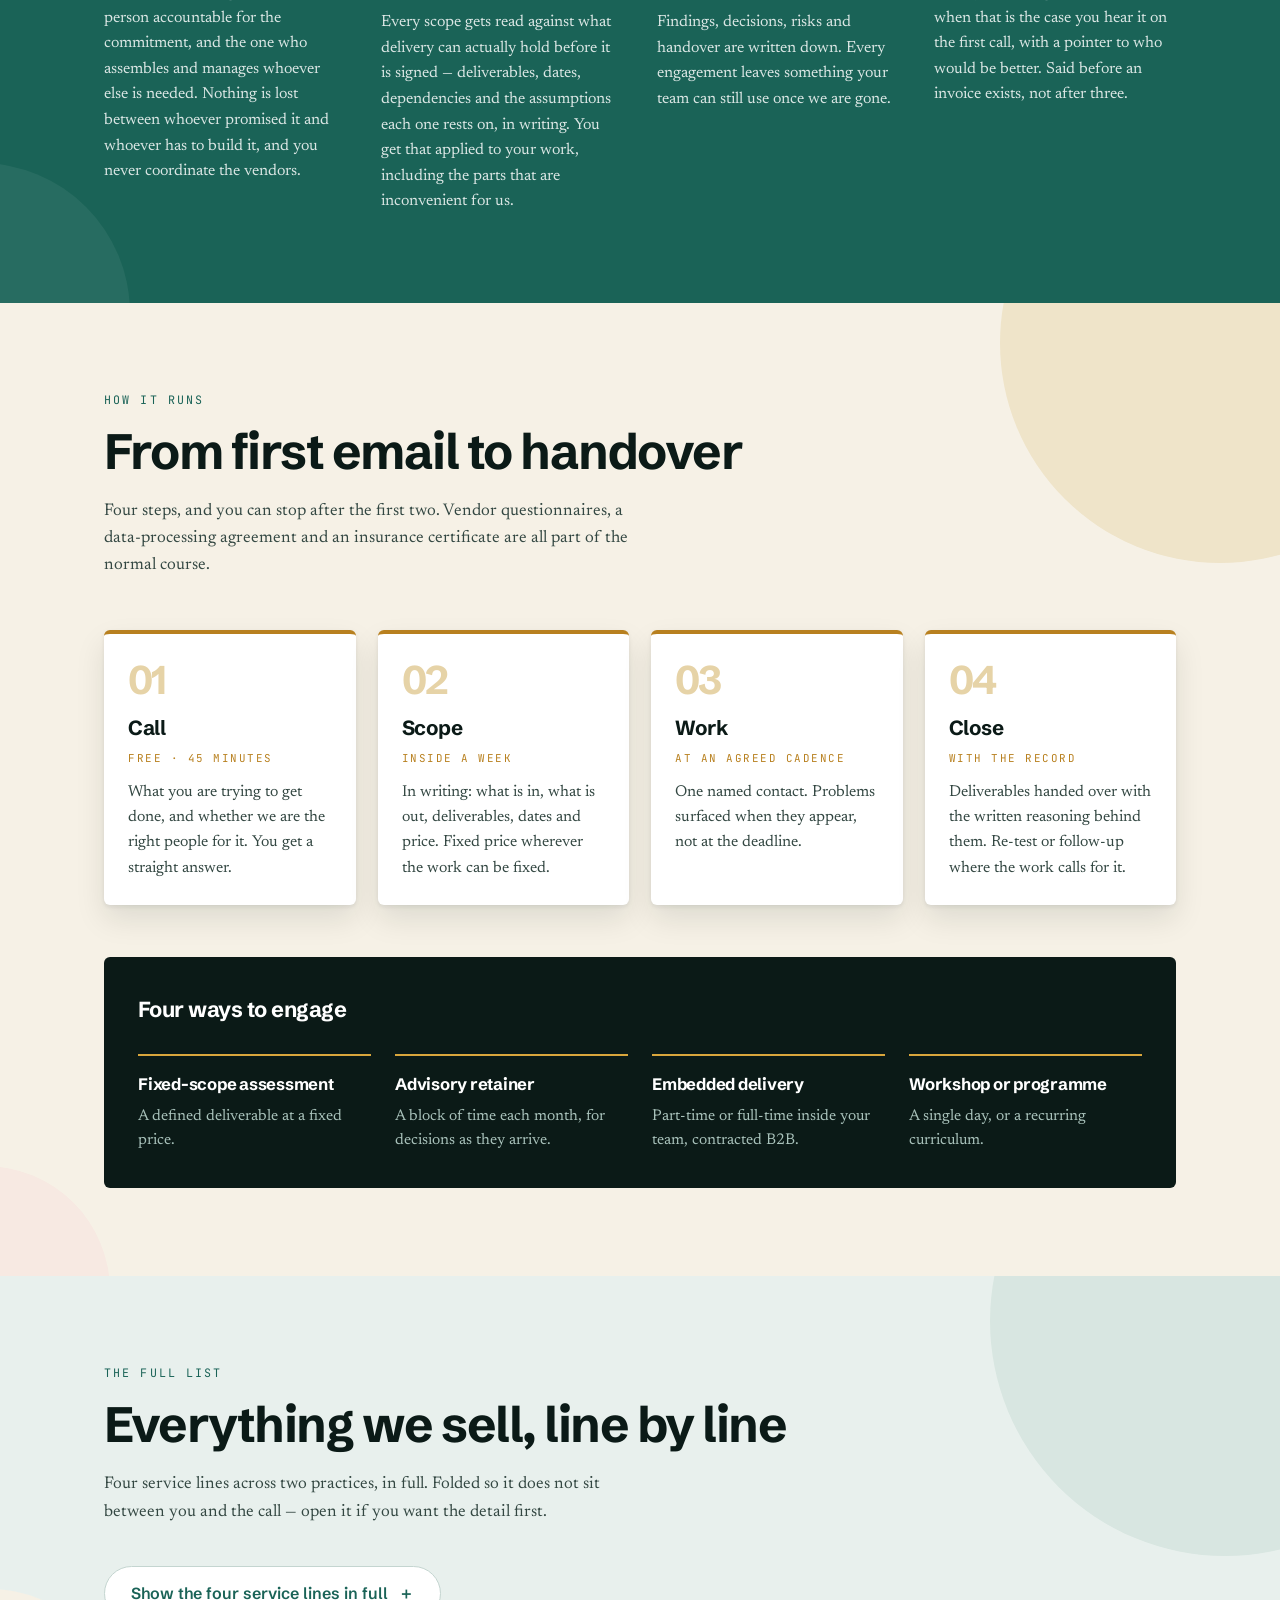
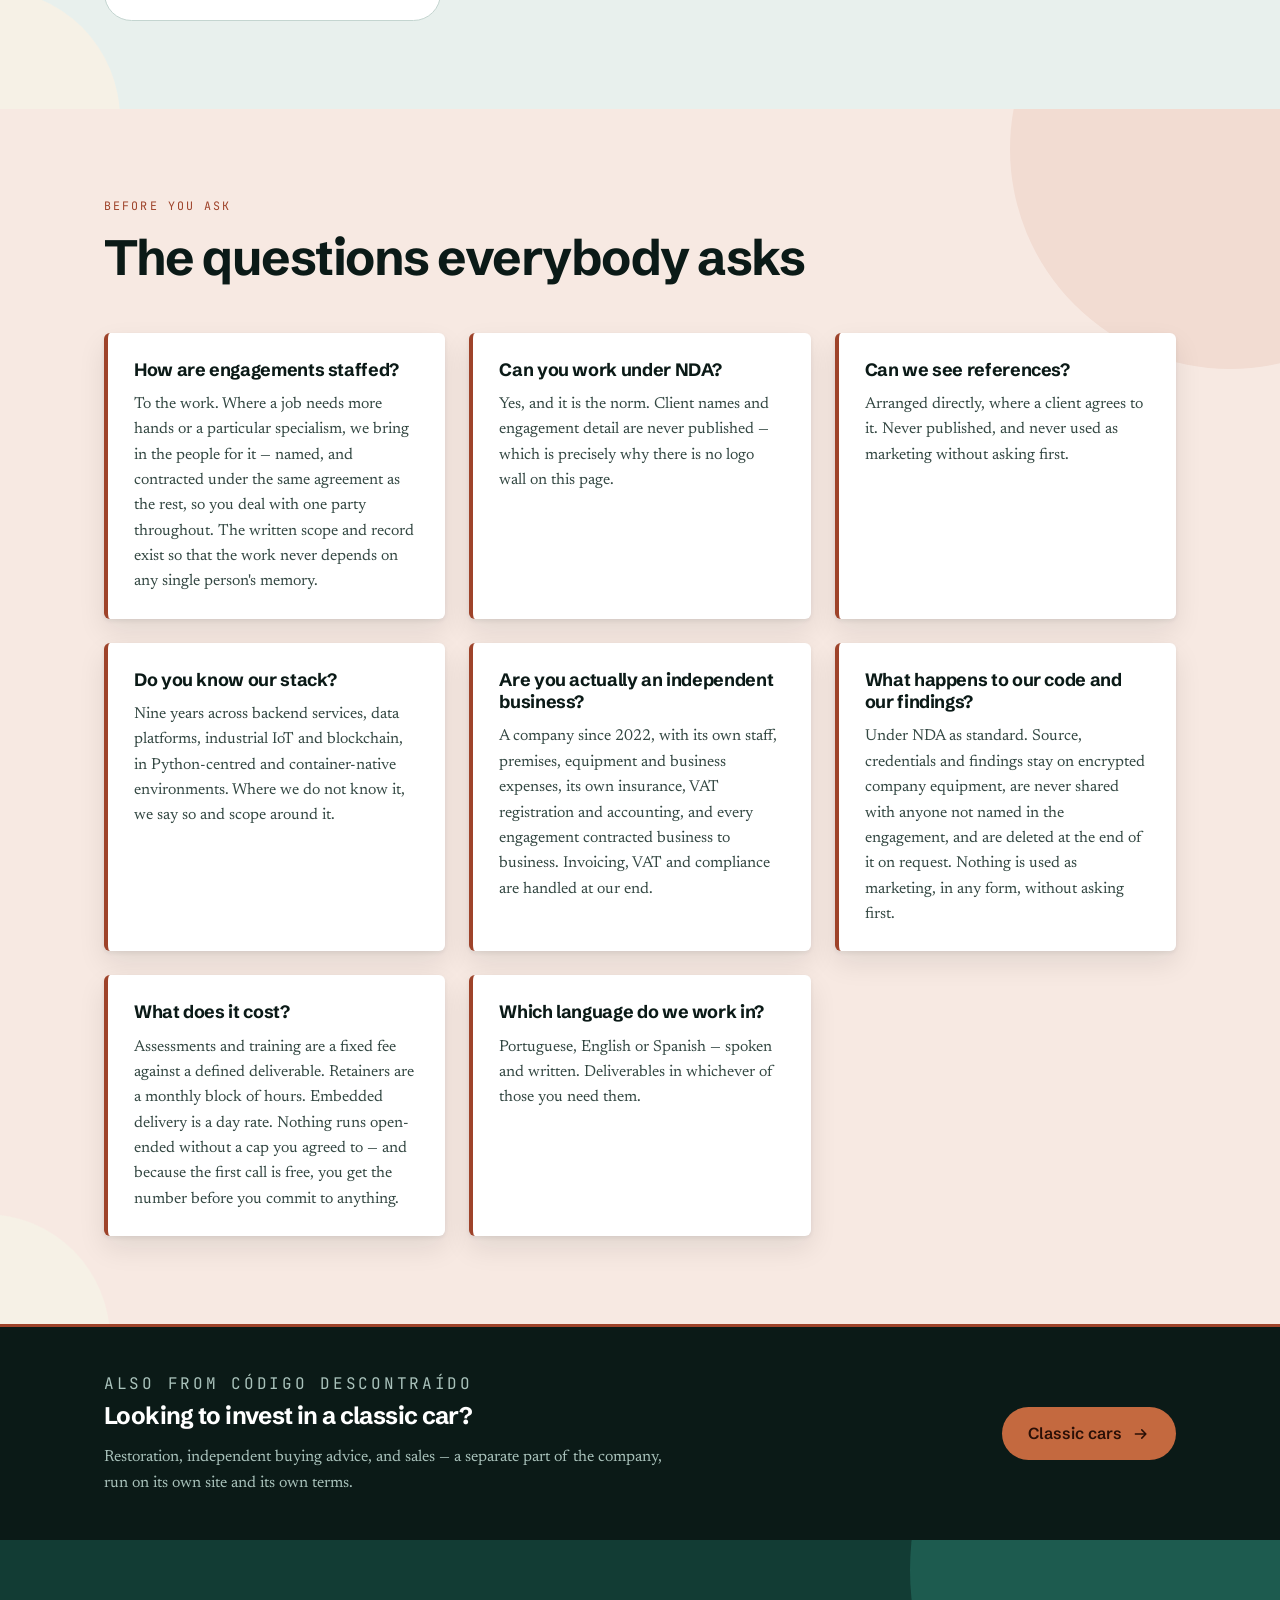
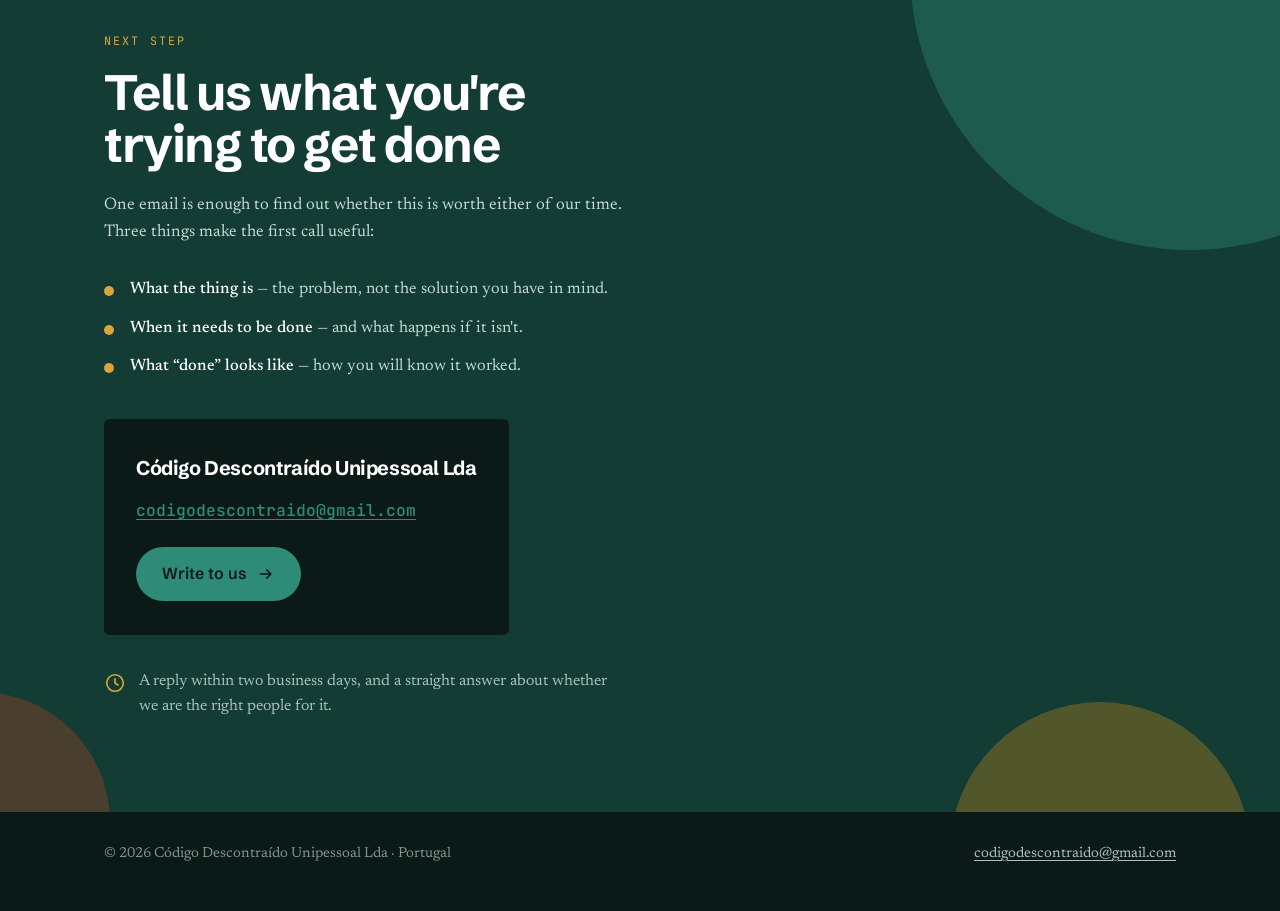
==== commit e64a6a7c: "Add a redirect callout to the classic car site Placed after the objections and immediately before th" ====
--- a/index.html
+++ b/index.html
@@ -565,6 +565,24 @@
     </div>
   </section>
 
+  <!-- ============ SISTER BUSINESS ============ -->
+  <section class="band crossover" aria-label="Our other business">
+    <div class="wrap">
+      <div class="cross-in">
+        <div>
+          <p class="cross-k">Also from Código Descontraído</p>
+          <h2>Looking to invest in a classic car?</h2>
+          <p>Restoration, independent buying advice, and sales — a separate part of the company,
+            run on its own site and its own terms.</p>
+        </div>
+        <a class="btn btn-cross" href="https://orangelash.github.io/codigo-descontraido-cars-consulting-pages/">
+          Classic cars
+          <svg viewBox="0 0 24 24" aria-hidden="true"><use href="#i-arrow"/></svg>
+        </a>
+      </div>
+    </div>
+  </section>
+
   <!-- ============ CONTACT ============ -->
   <section class="band contact" id="contact">
     <span class="orb o1"></span><span class="orb o2"></span><span class="orb o3"></span>
--- a/styles.css
+++ b/styles.css
@@ -483,3 +483,30 @@
   .principal .pic { width: 72px; height: 72px; }
   .principal .pic span { font-size: 1.5rem; }
 }
+
+/* ---------- sister-business callout ---------- */
+/* In the other business's colour, so a security buyer reads it as a separate
+   company activity rather than as a distraction inside the pitch. It sits after
+   the objections and before the call to action, never beside the service copy. */
+
+.crossover { background: var(--night); color: #fff; padding-block: 44px; border-top: 3px solid var(--asset); }
+.cross-in {
+  display: flex; gap: 30px; align-items: center; justify-content: space-between; flex-wrap: wrap;
+}
+.cross-in > div { flex: 1 1 420px; min-width: 0; }
+.cross-k {
+  font-family: "JetBrains Mono", ui-monospace, monospace; font-size: .68rem;
+  letter-spacing: .17em; text-transform: uppercase; color: var(--asset-hi); margin: 0 0 10px;
+}
+.crossover h2 {
+  font-family: "Schibsted Grotesk", sans-serif; font-size: 1.5rem; font-weight: 700;
+  letter-spacing: -.026em; margin: 0 0 10px; color: #fff;
+}
+.crossover p { margin: 0; color: #a9c2bb; font-size: 1rem; max-width: 62ch; }
+.btn-cross { background: var(--asset-hi); color: #2a0f06; flex: none; }
+.btn-cross:hover { background: #d4784d; }
+
+@media (max-width: 620px) {
+  .crossover { padding-block: 36px; }
+  .cross-in { gap: 22px; }
+}
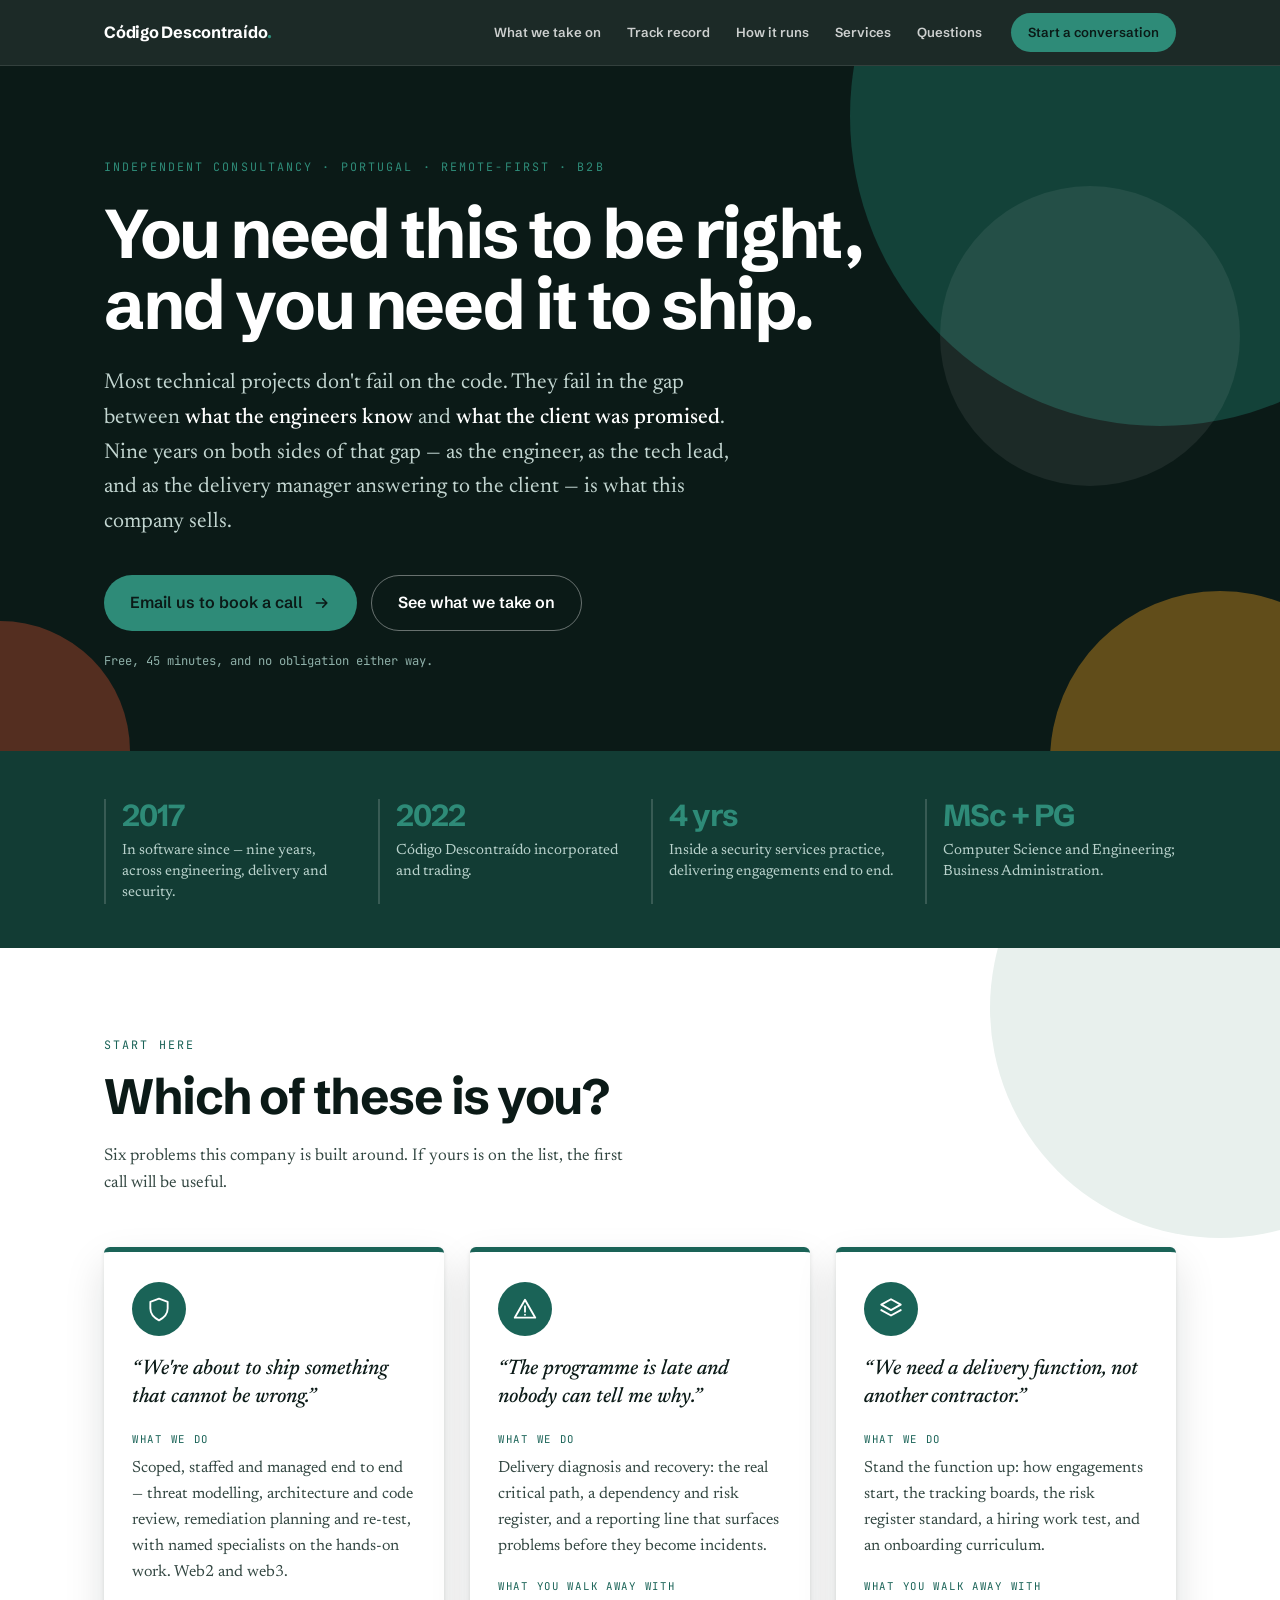
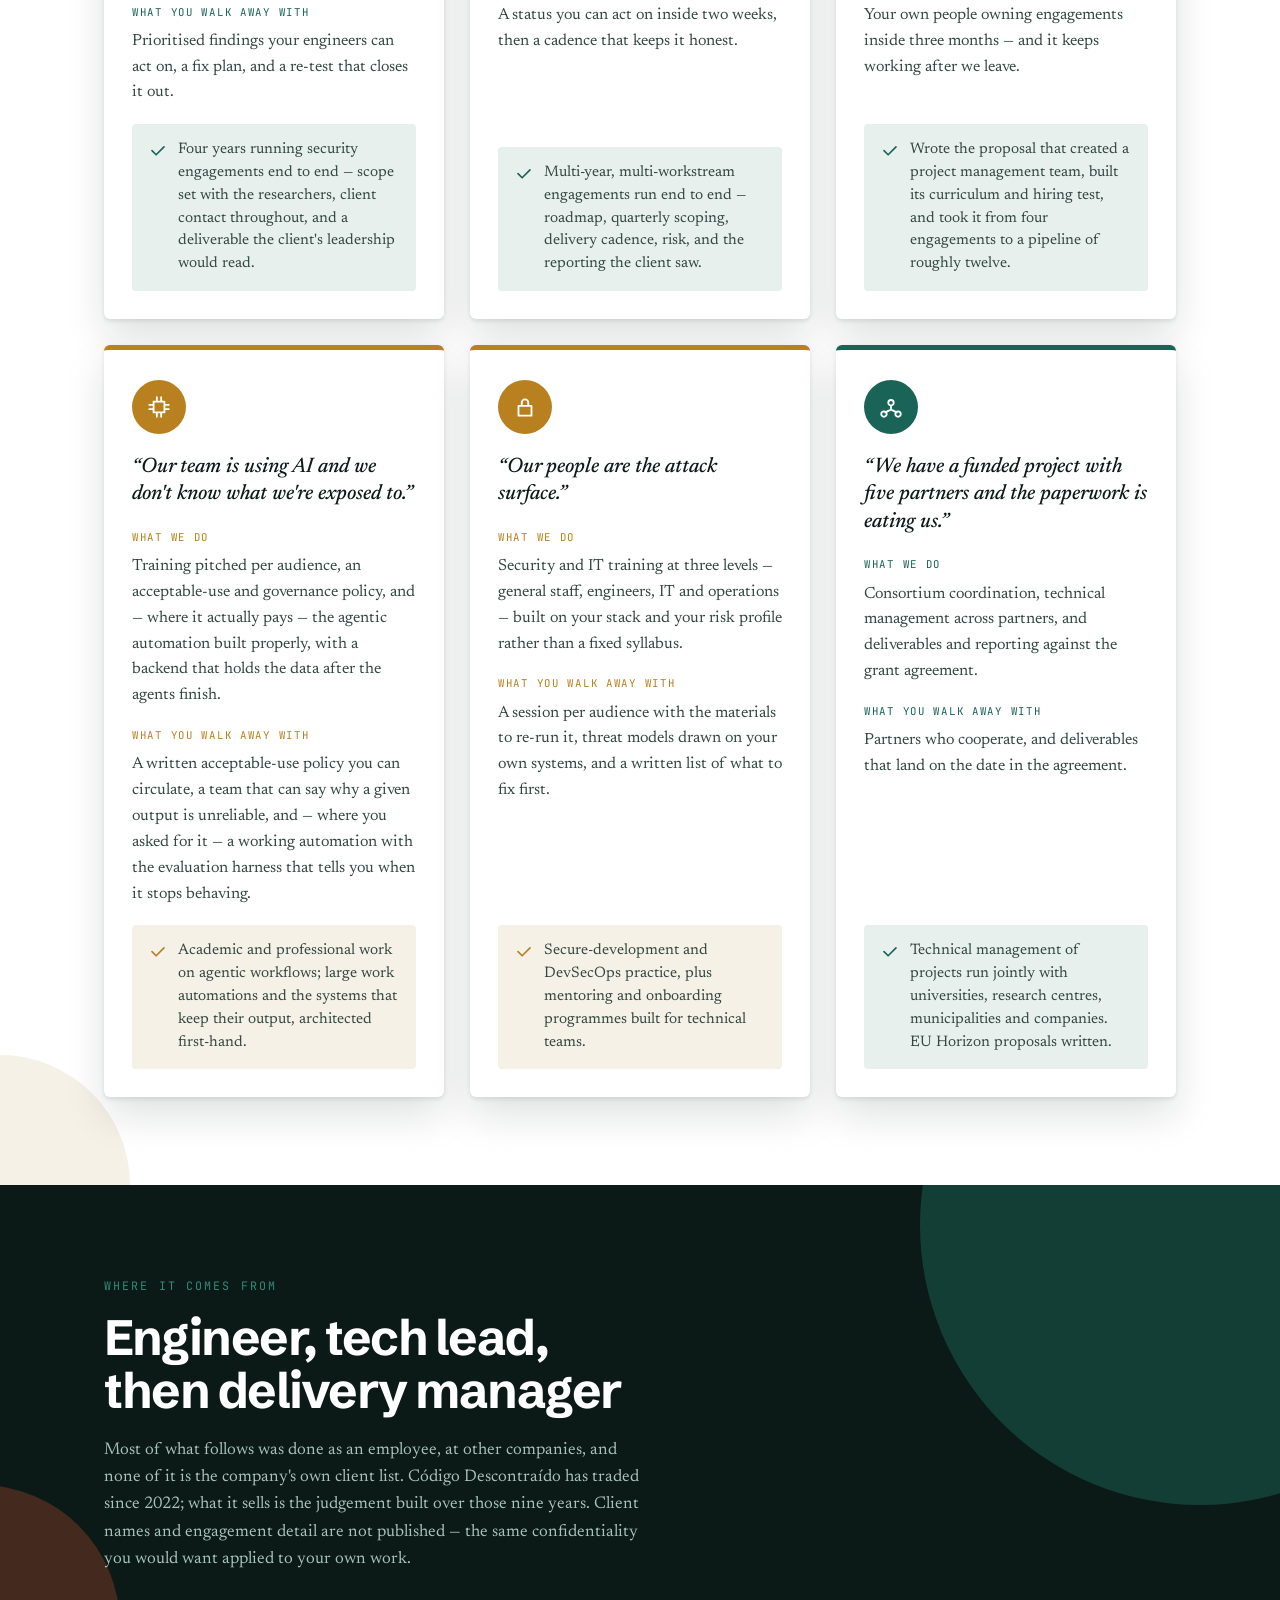
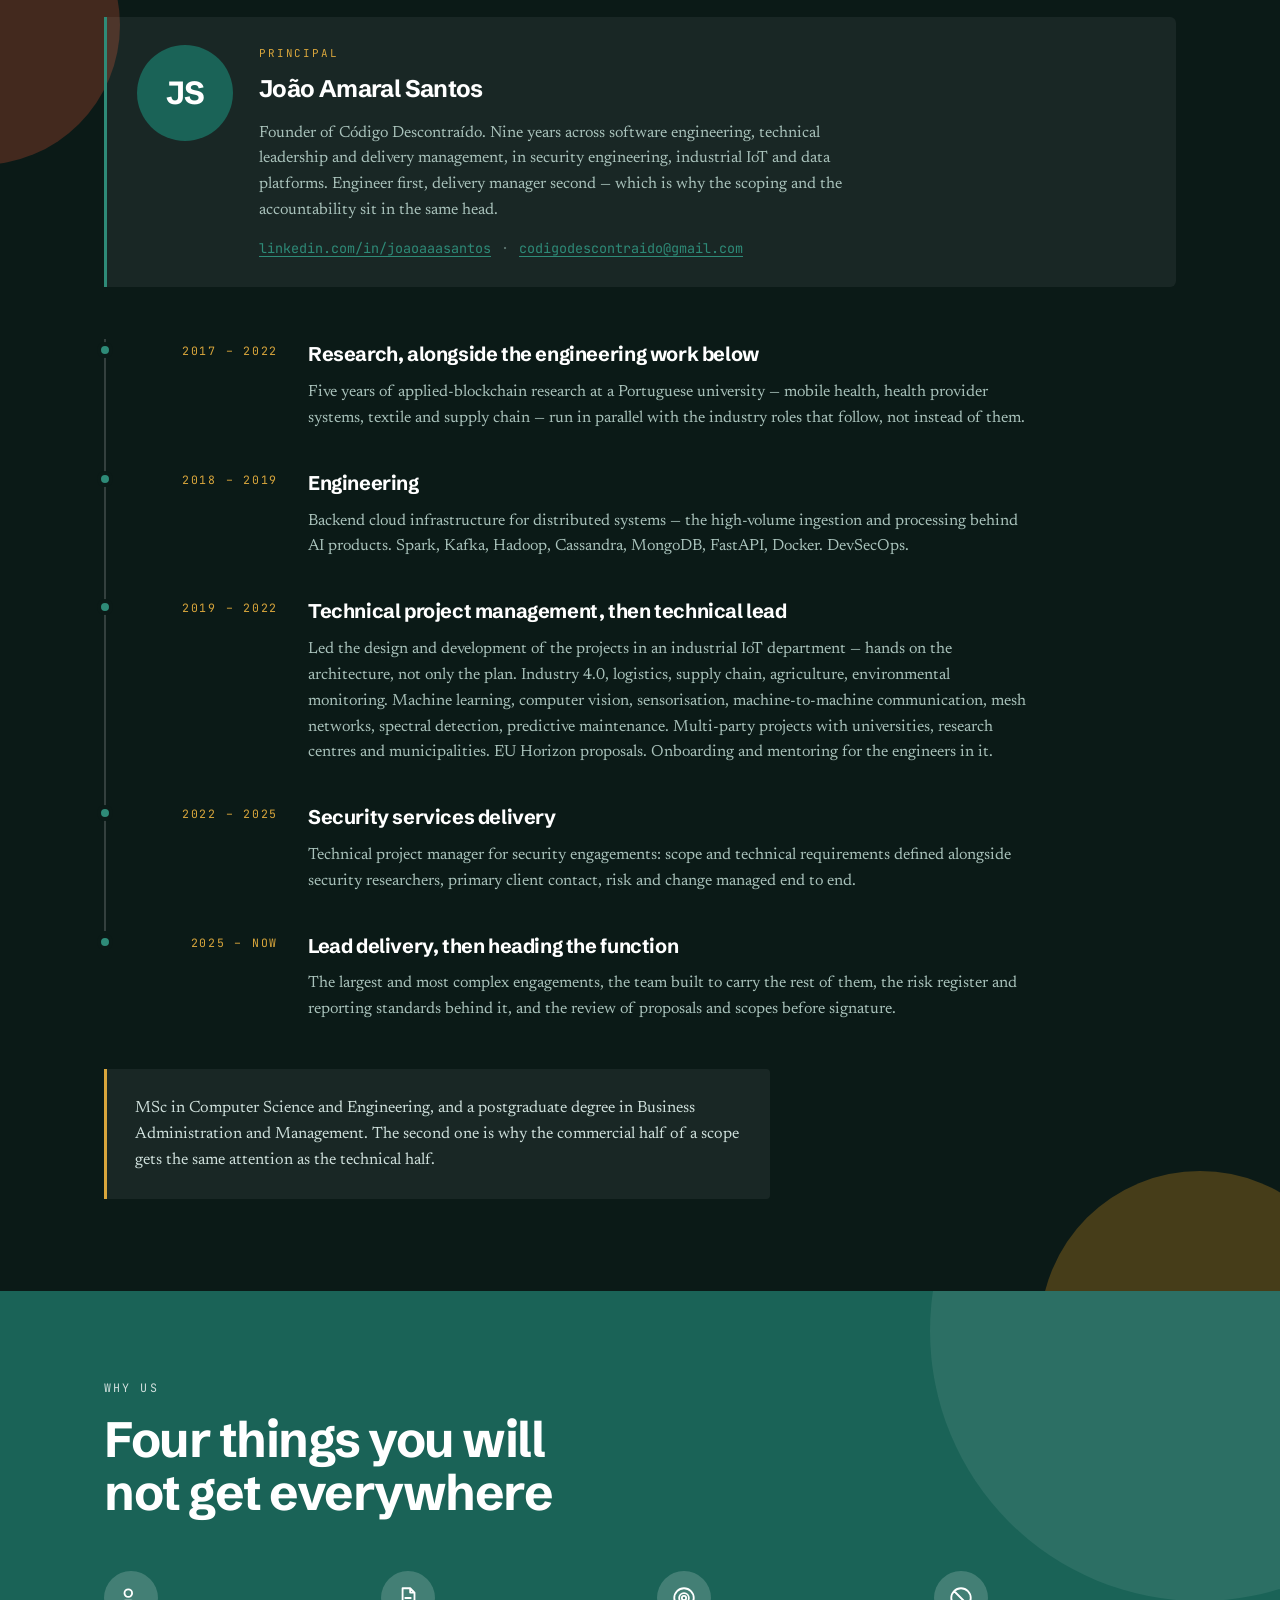
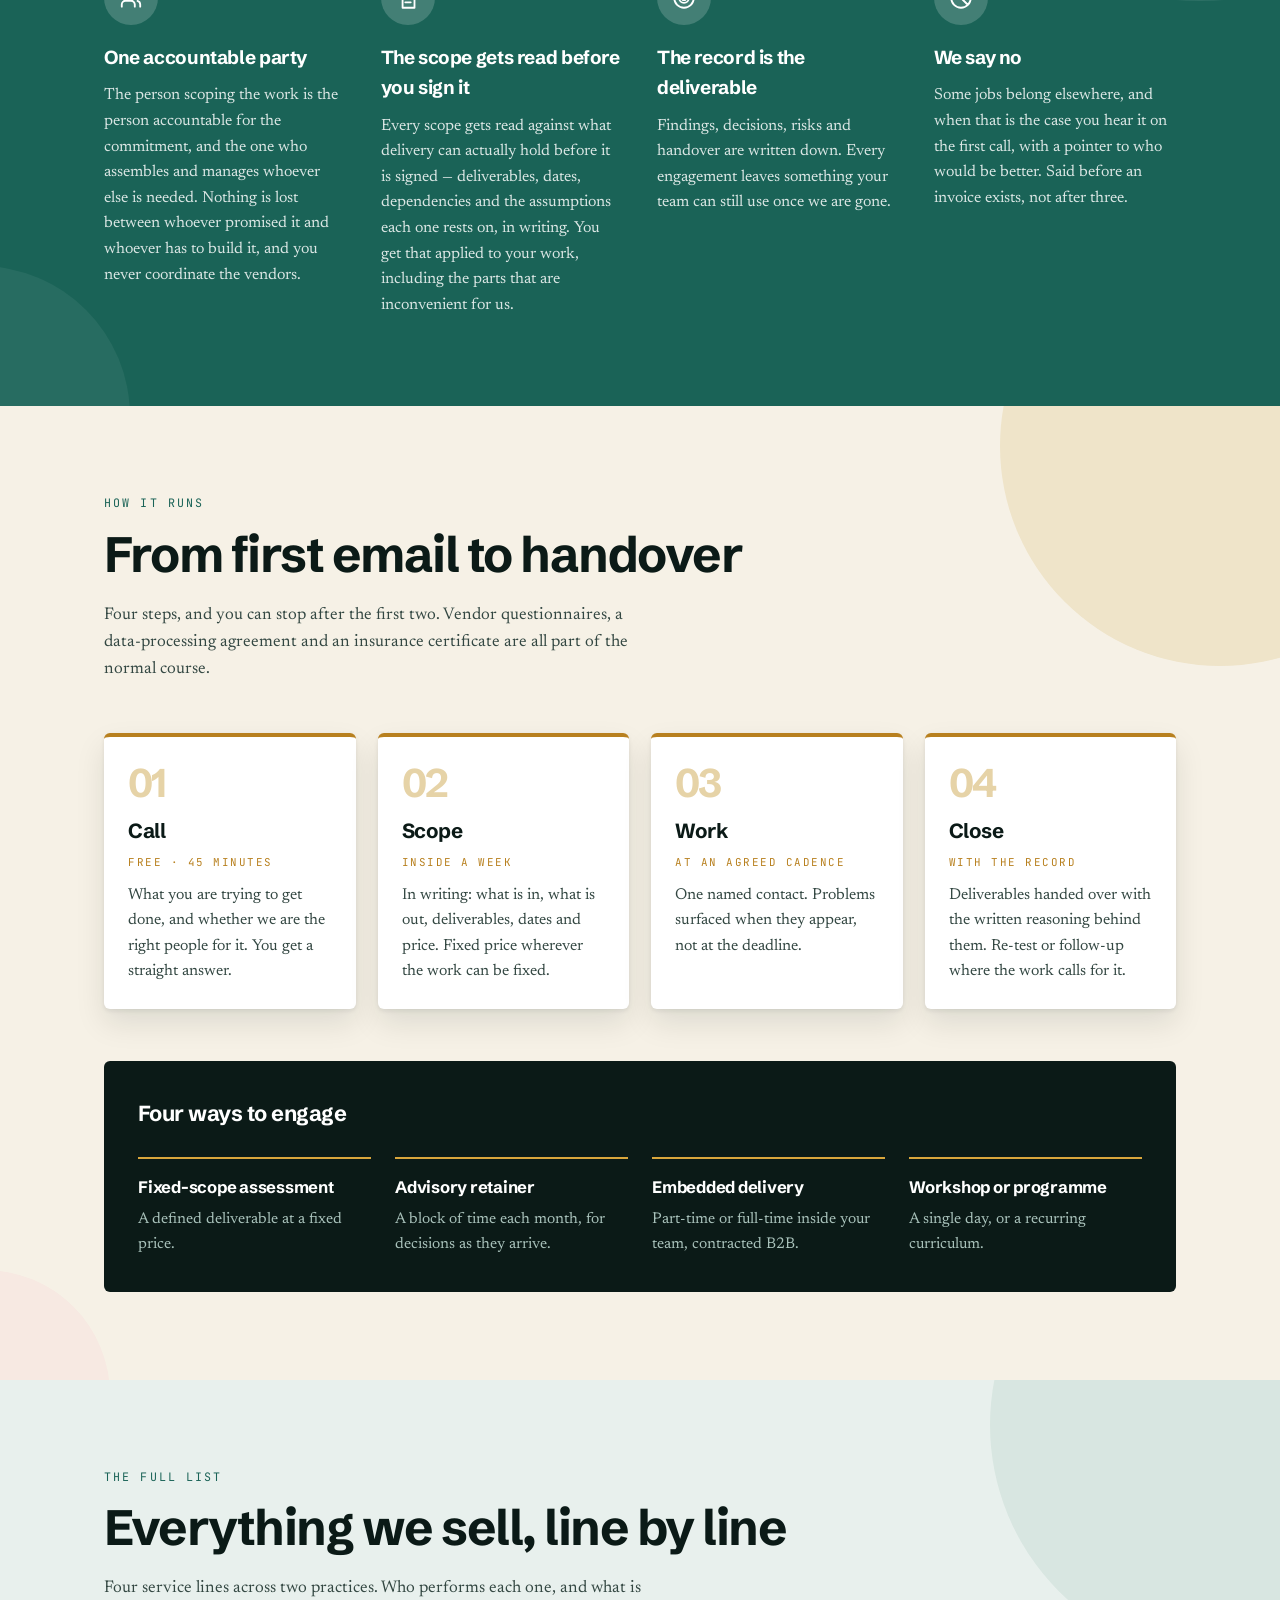
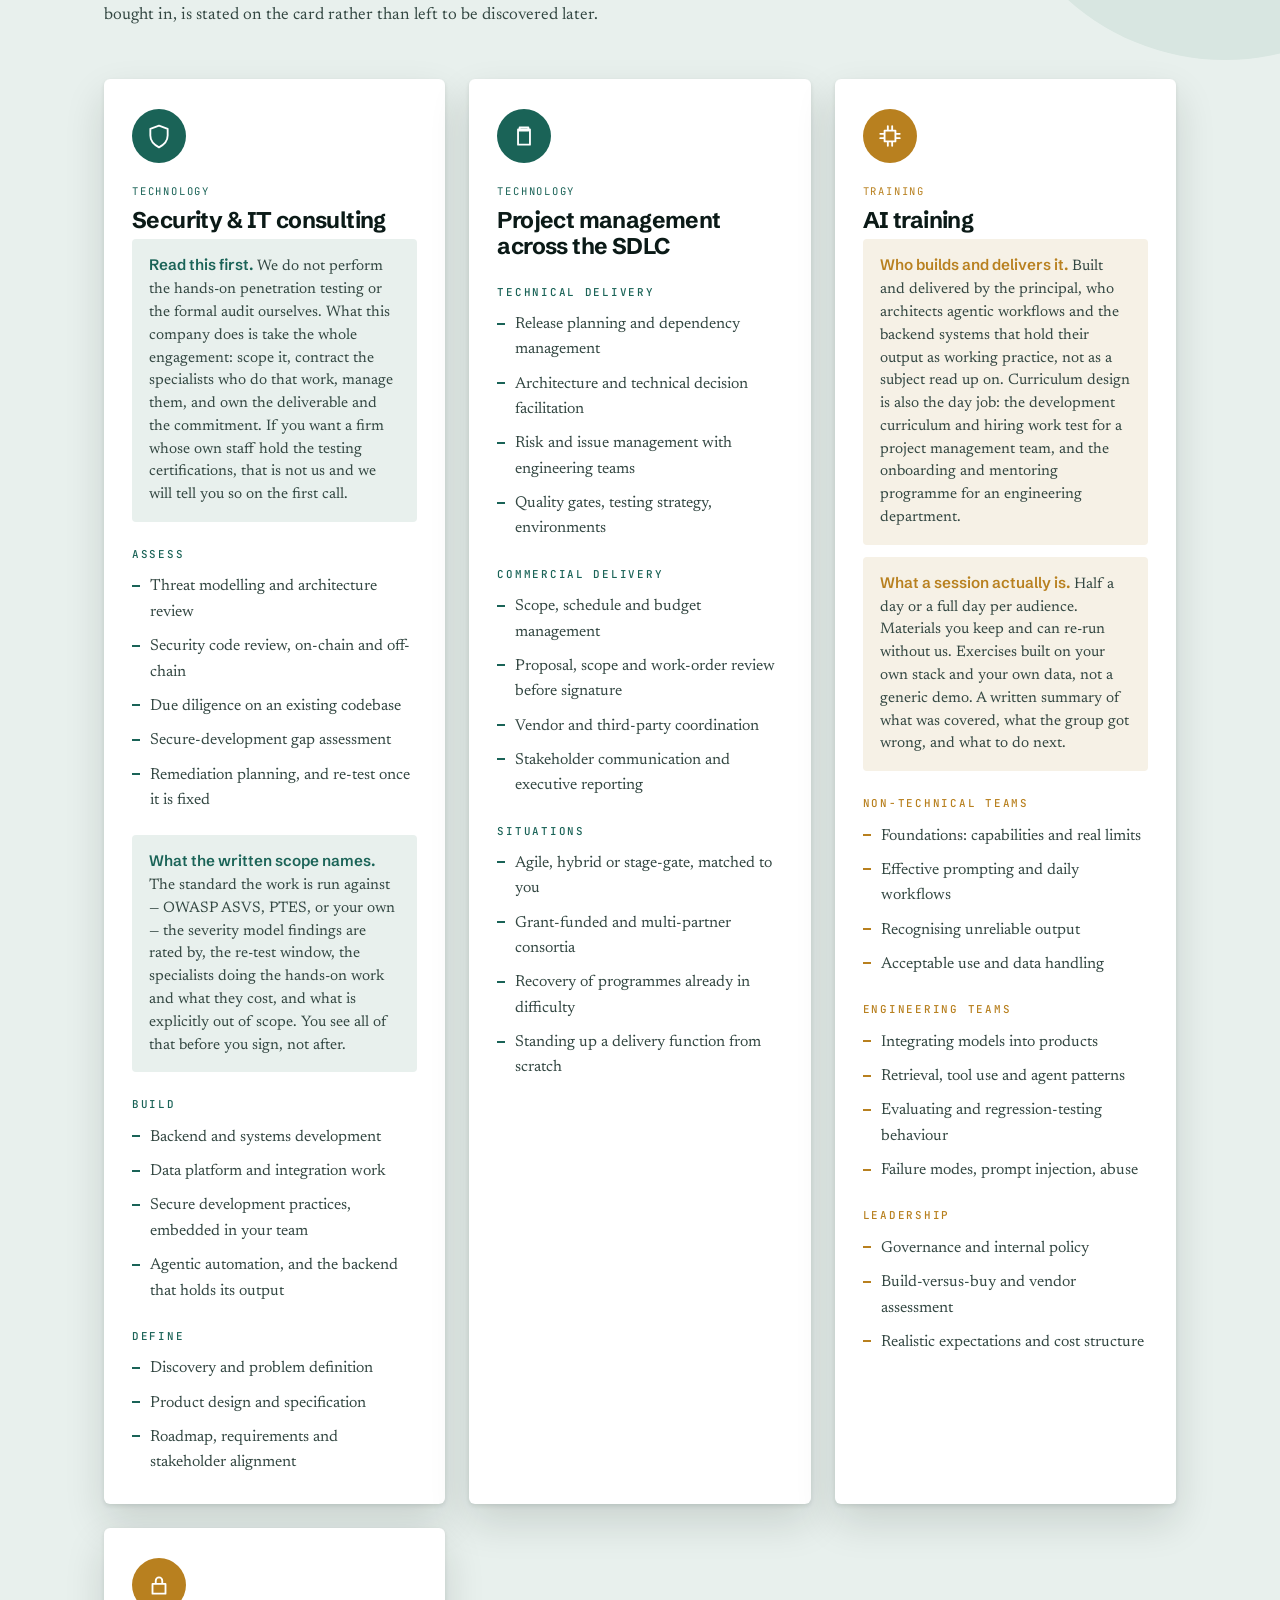
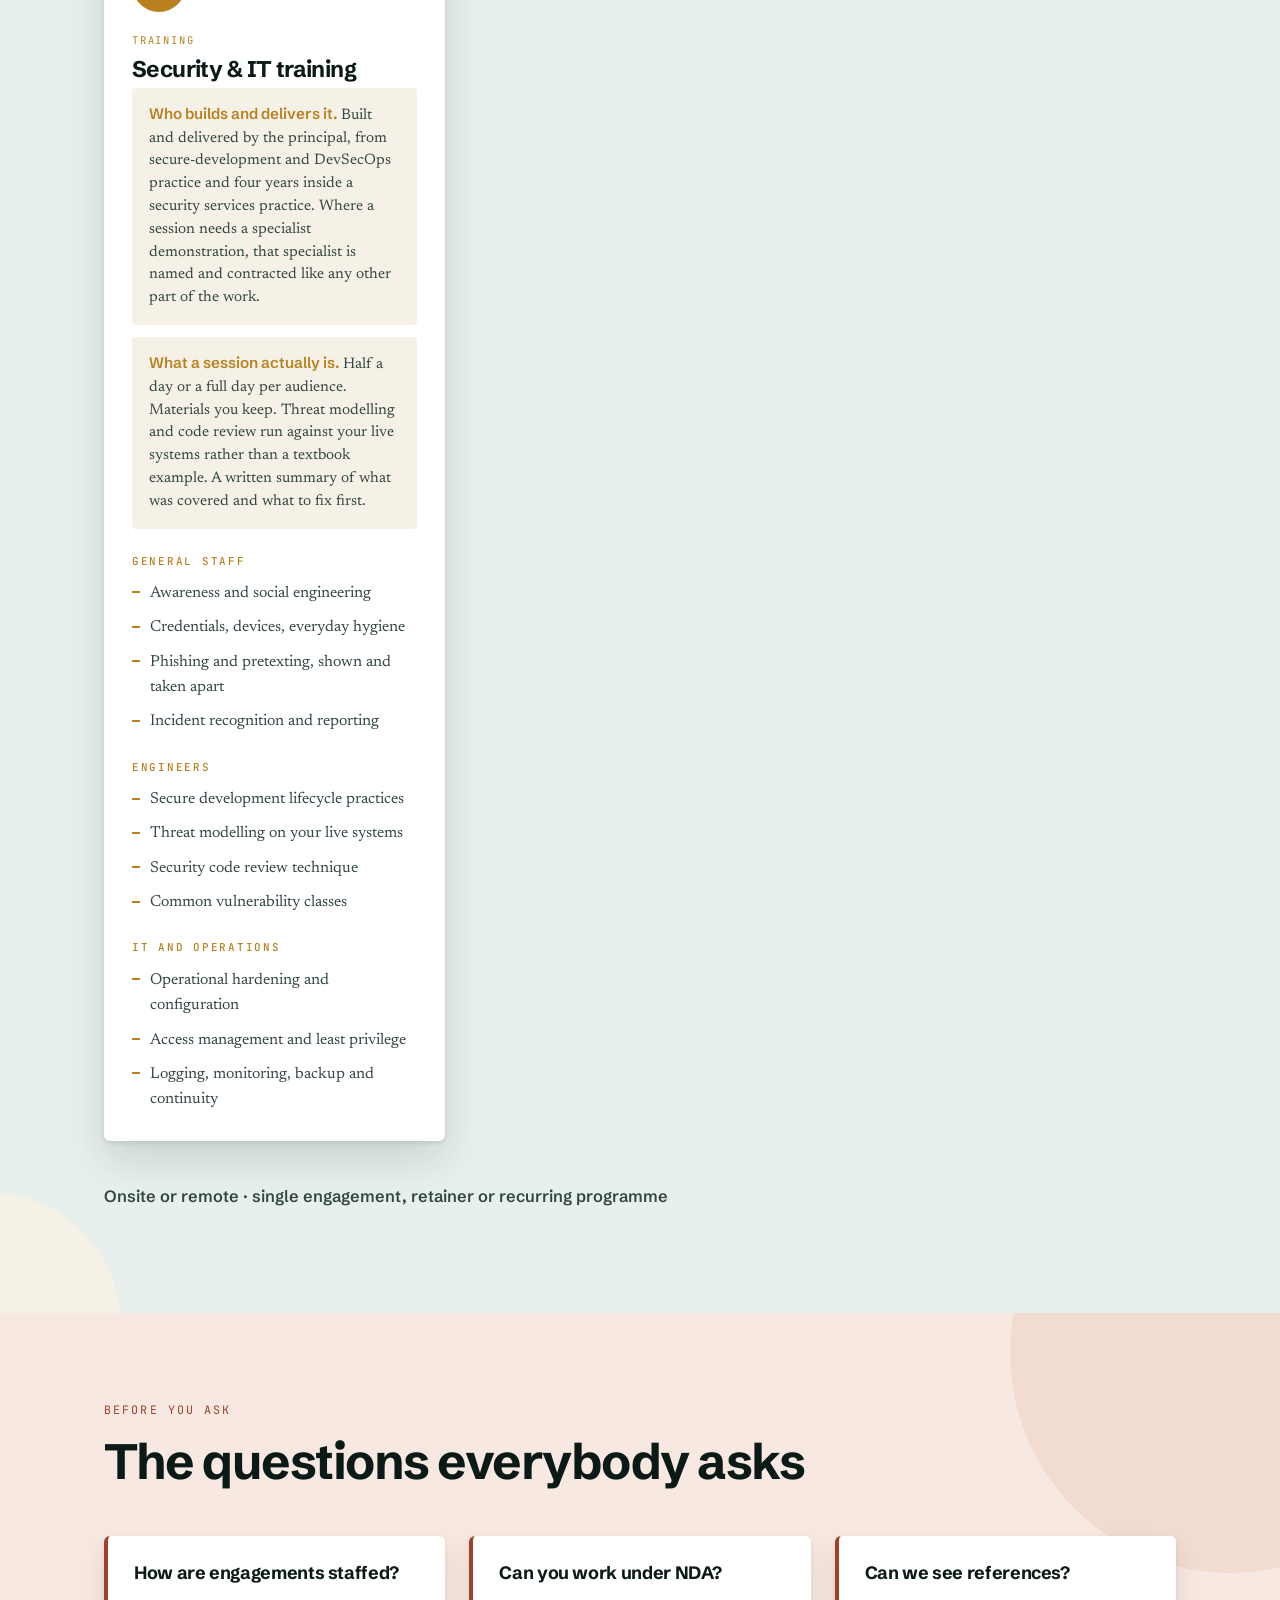
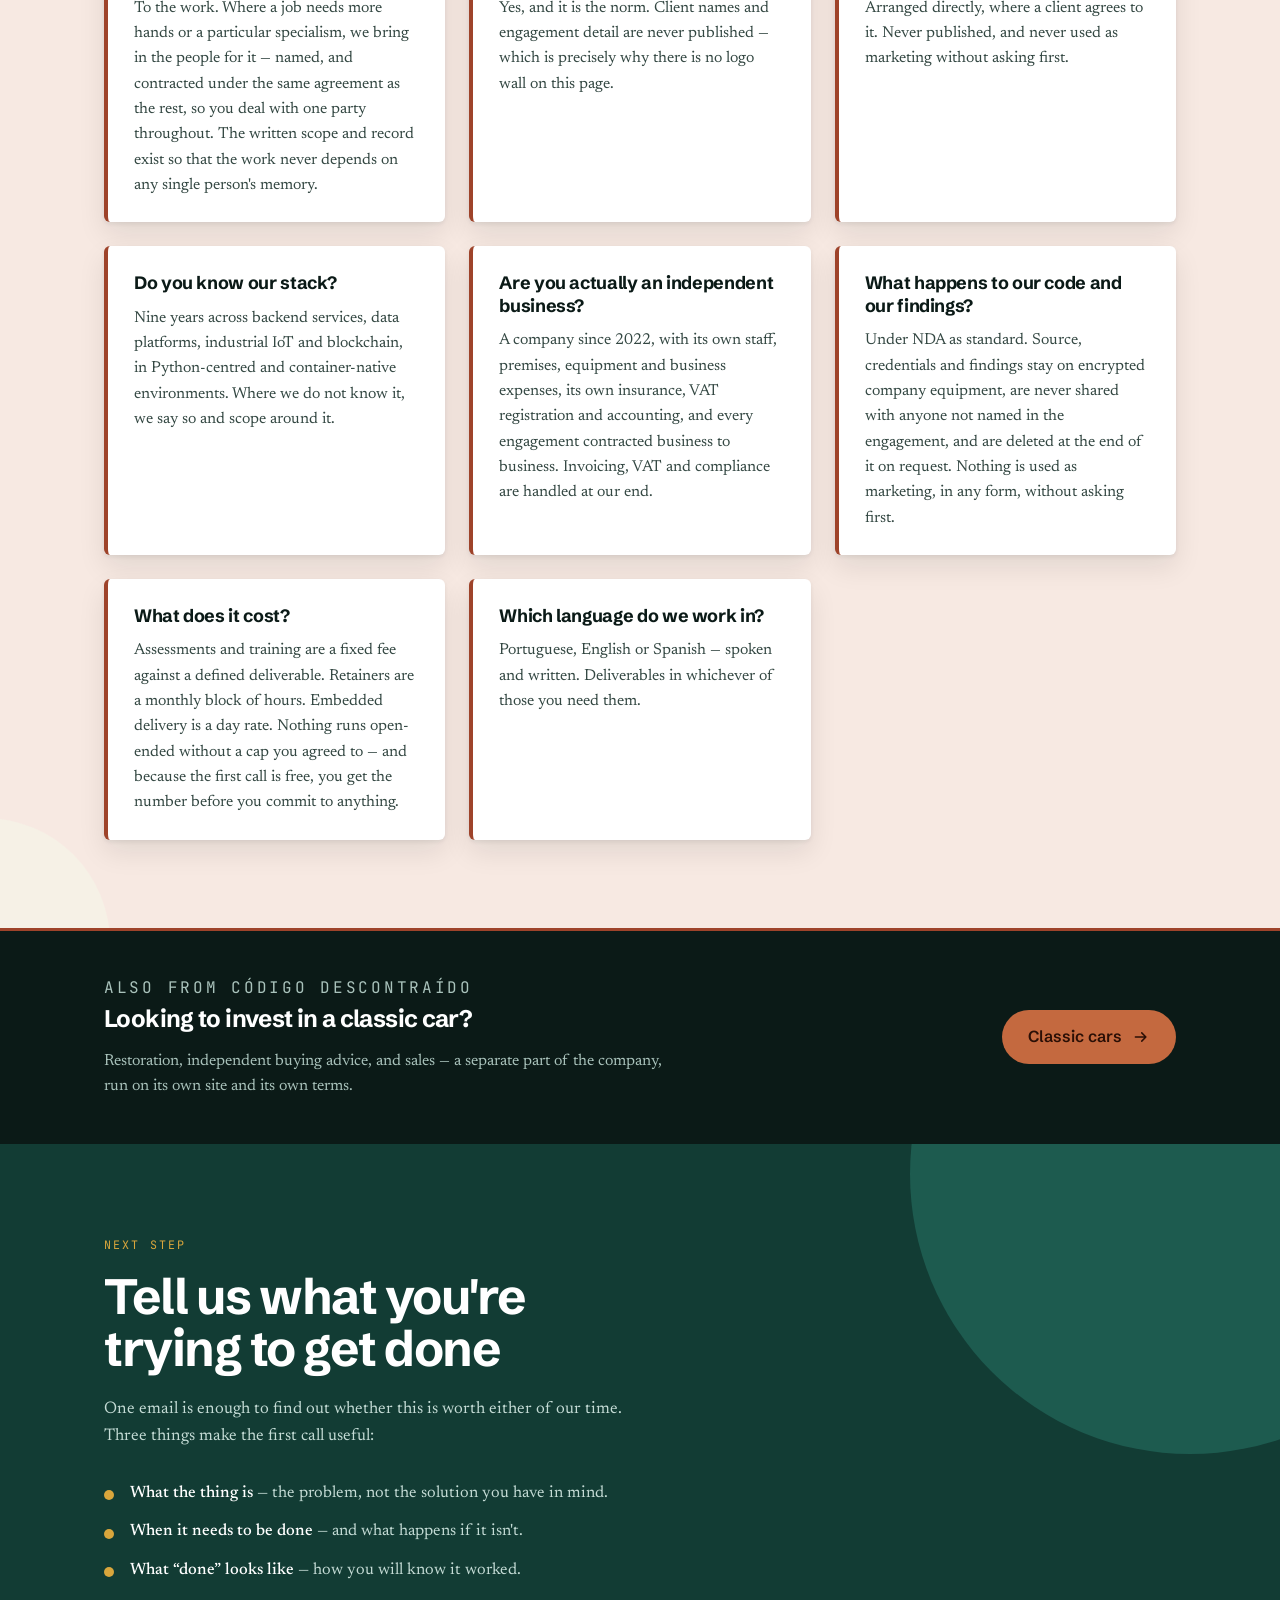
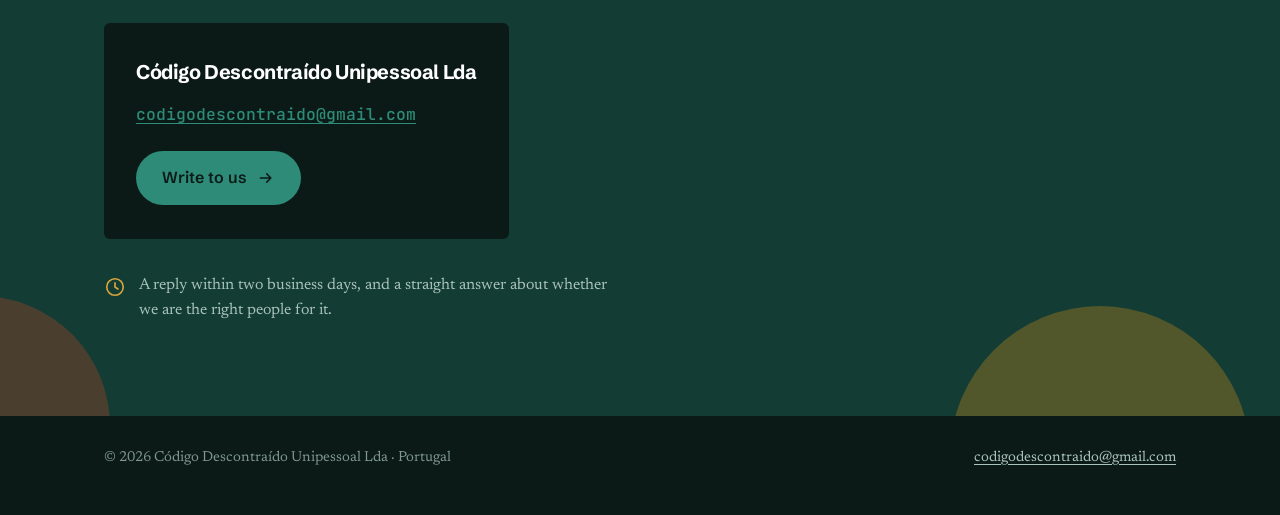
==== commit faae4c32: "Unfold the catalogue, and say what is bought in The blind review would engage the project management" ====
--- a/index.html
+++ b/index.html
@@ -162,8 +162,9 @@
               where it actually pays — the agentic automation built properly, with a backend that
               holds the data after the agents finish.</dd>
             <dt>What you walk away with</dt>
-            <dd>People who can tell good output from confident nonsense, a written policy, and
-              automations that don't quietly rot.</dd>
+            <dd>A written acceptable-use policy you can circulate, a team that can say why a
+              given output is unreliable, and — where you asked for it — a working automation
+              with the evaluation harness that tells you when it stops behaving.</dd>
           </dl>
           <p class="why"><svg viewBox="0 0 24 24" aria-hidden="true"><use href="#i-check"/></svg>
             Academic and professional work on agentic workflows; large work automations and the
@@ -178,7 +179,8 @@
             <dd>Security and IT training at three levels — general staff, engineers, IT and
               operations — built on your stack and your risk profile rather than a fixed syllabus.</dd>
             <dt>What you walk away with</dt>
-            <dd>Training people don’t sleep through, and staff who report the suspicious thing instead of clicking it.</dd>
+            <dd>A session per audience with the materials to re-run it, threat models drawn on
+              your own systems, and a written list of what to fix first.</dd>
           </dl>
           <p class="why"><svg viewBox="0 0 24 24" aria-hidden="true"><use href="#i-check"/></svg>
             Secure-development and DevSecOps practice, plus mentoring and onboarding programmes
@@ -252,11 +254,13 @@
         <li>
           <span class="yr">2019 – 2022</span>
           <h3>Technical project management, then technical lead</h3>
-          <p>Emerging technology applied in industry: industry 4.0, logistics, supply chain,
+          <p>Led the design and development of the projects in an industrial IoT department —
+            hands on the architecture, not only the plan. Industry 4.0, logistics, supply chain,
             agriculture, environmental monitoring. Machine learning, computer vision,
             sensorisation, machine-to-machine communication, mesh networks, spectral detection,
             predictive maintenance. Multi-party projects with universities, research centres and
-            municipalities. EU Horizon proposals.</p>
+            municipalities. EU Horizon proposals. Onboarding and mentoring for the engineers in
+            it.</p>
         </li>
         <li>
           <span class="yr">2022 – 2025</span>
@@ -378,17 +382,22 @@
       <p class="kicker" style="color:var(--tech)">The full list</p>
       <h2 class="big">Everything we sell, line by line</h2>
       <p class="note">
-        Four service lines across two practices, in full. Folded so it does not sit between you
-        and the call — open it if you want the detail first.
+        Four service lines across two practices. Who performs each one, and what is bought in,
+        is stated on the card rather than left to be discovered later.
       </p>
 
-      <details class="svc-more">
-      <summary>Show the four service lines in full</summary>
       <div class="svc">
         <article class="line pc-tech">
           <span class="disc"><svg viewBox="0 0 24 24" aria-hidden="true"><use href="#i-shield"/></svg></span>
           <p class="prac">Technology</p>
           <h3>Security &amp; IT consulting</h3>
+          <p class="whodoes upfront">
+            <b>Read this first.</b> We do not perform the hands-on penetration testing or the
+            formal audit ourselves. What this company does is take the whole engagement: scope
+            it, contract the specialists who do that work, manage them, and own the deliverable
+            and the commitment. If you want a firm whose own staff hold the testing
+            certifications, that is not us and we will tell you so on the first call.
+          </p>
           <h4>Assess</h4>
           <ul>
             <li>Threat modelling and architecture review</li>
@@ -398,12 +407,10 @@
             <li>Remediation planning, and re-test once it is fixed</li>
           </ul>
           <p class="whodoes">
-            <b>How the work is staffed.</b> One accountable party for the whole engagement, web2
-            or web3: we scope it, assemble the people it needs, manage the delivery and own the
-            deliverable. Where a job calls for a particular specialism, that specialist is named
-            and contracted under the same agreement — you see who and what they cost before you
-            sign. One party to deal with, one invoice, and the scoping done by whoever carries
-            the commitment.
+            <b>What the written scope names.</b> The standard the work is run against — OWASP
+            ASVS, PTES, or your own — the severity model findings are rated by, the re-test
+            window, the specialists doing the hands-on work and what they cost, and what is
+            explicitly out of scope. You see all of that before you sign, not after.
           </p>
           <h4>Build</h4>
           <ul>
@@ -451,6 +458,19 @@
           <span class="disc"><svg viewBox="0 0 24 24" aria-hidden="true"><use href="#i-cpu"/></svg></span>
           <p class="prac">Training</p>
           <h3>AI training</h3>
+          <p class="whodoes upfront">
+            <b>Who builds and delivers it.</b> Built and delivered by the principal, who
+            architects agentic workflows and the backend systems that hold their output as
+            working practice, not as a subject read up on. Curriculum design is also the day
+            job: the development curriculum and hiring work test for a project management team,
+            and the onboarding and mentoring programme for an engineering department.
+          </p>
+          <p class="whodoes">
+            <b>What a session actually is.</b> Half a day or a full day per audience. Materials
+            you keep and can re-run without us. Exercises built on your own stack and your own
+            data, not a generic demo. A written summary of what was covered, what the group got
+            wrong, and what to do next.
+          </p>
           <h4>Non-technical teams</h4>
           <ul>
             <li>Foundations: capabilities and real limits</li>
@@ -477,6 +497,17 @@
           <span class="disc"><svg viewBox="0 0 24 24" aria-hidden="true"><use href="#i-lock"/></svg></span>
           <p class="prac">Training</p>
           <h3>Security &amp; IT training</h3>
+          <p class="whodoes upfront">
+            <b>Who builds and delivers it.</b> Built and delivered by the principal, from
+            secure-development and DevSecOps practice and four years inside a security services
+            practice. Where a session needs a specialist demonstration, that specialist is named
+            and contracted like any other part of the work.
+          </p>
+          <p class="whodoes">
+            <b>What a session actually is.</b> Half a day or a full day per audience. Materials
+            you keep. Threat modelling and code review run against your live systems rather than
+            a textbook example. A written summary of what was covered and what to fix first.
+          </p>
           <h4>General staff</h4>
           <ul>
             <li>Awareness and social engineering</li>
@@ -501,7 +532,6 @@
       </div>
 
       <p class="tail-dark">Onsite or remote · single engagement, retainer or recurring programme</p>
-      </details>
     </div>
   </section>
 
--- a/styles.css
+++ b/styles.css
@@ -510,3 +510,8 @@
   .crossover { padding-block: 36px; }
   .cross-in { gap: 22px; }
 }
+
+/* A scope boundary or a credential stated before the bullet list, not after it:
+   a buyer who stops reading half way should still have seen the limitation. */
+.line .whodoes.upfront { margin: 0 0 4px; }
+.line .whodoes + .whodoes { margin-top: 12px; }
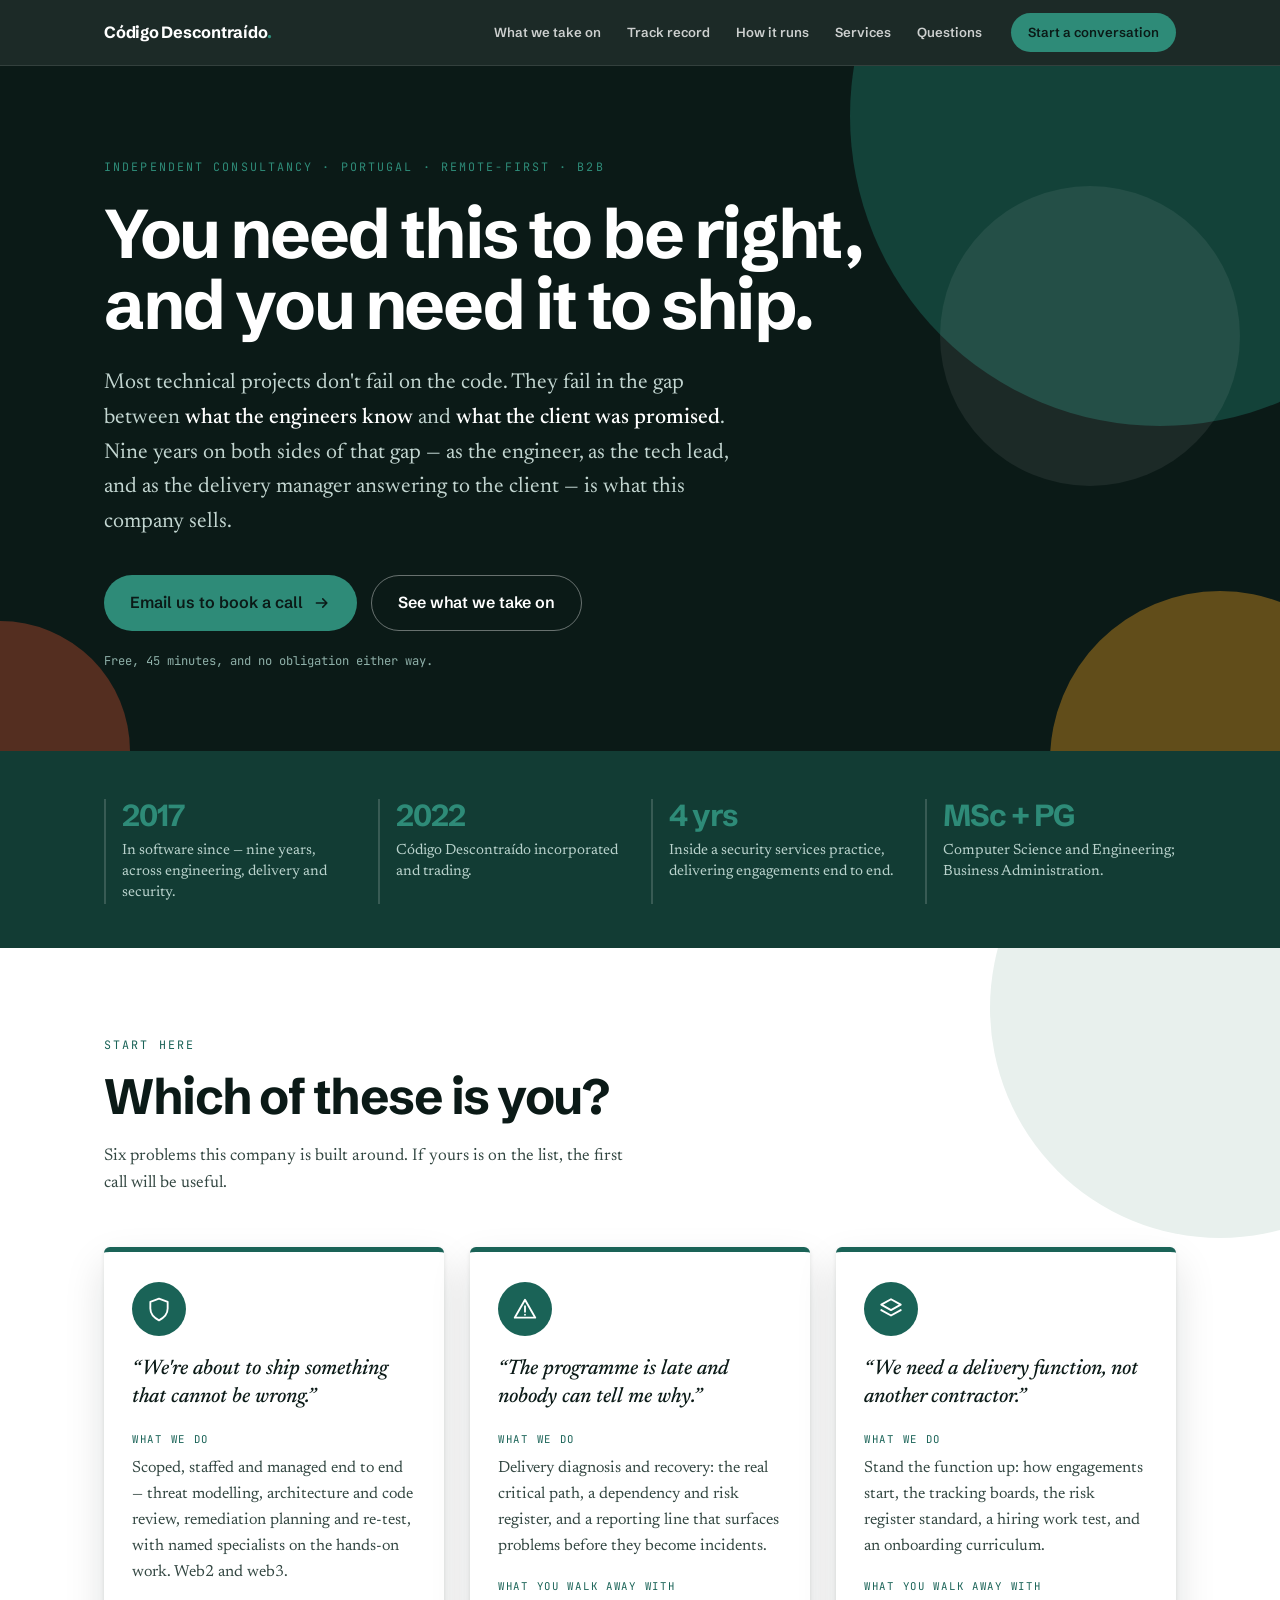
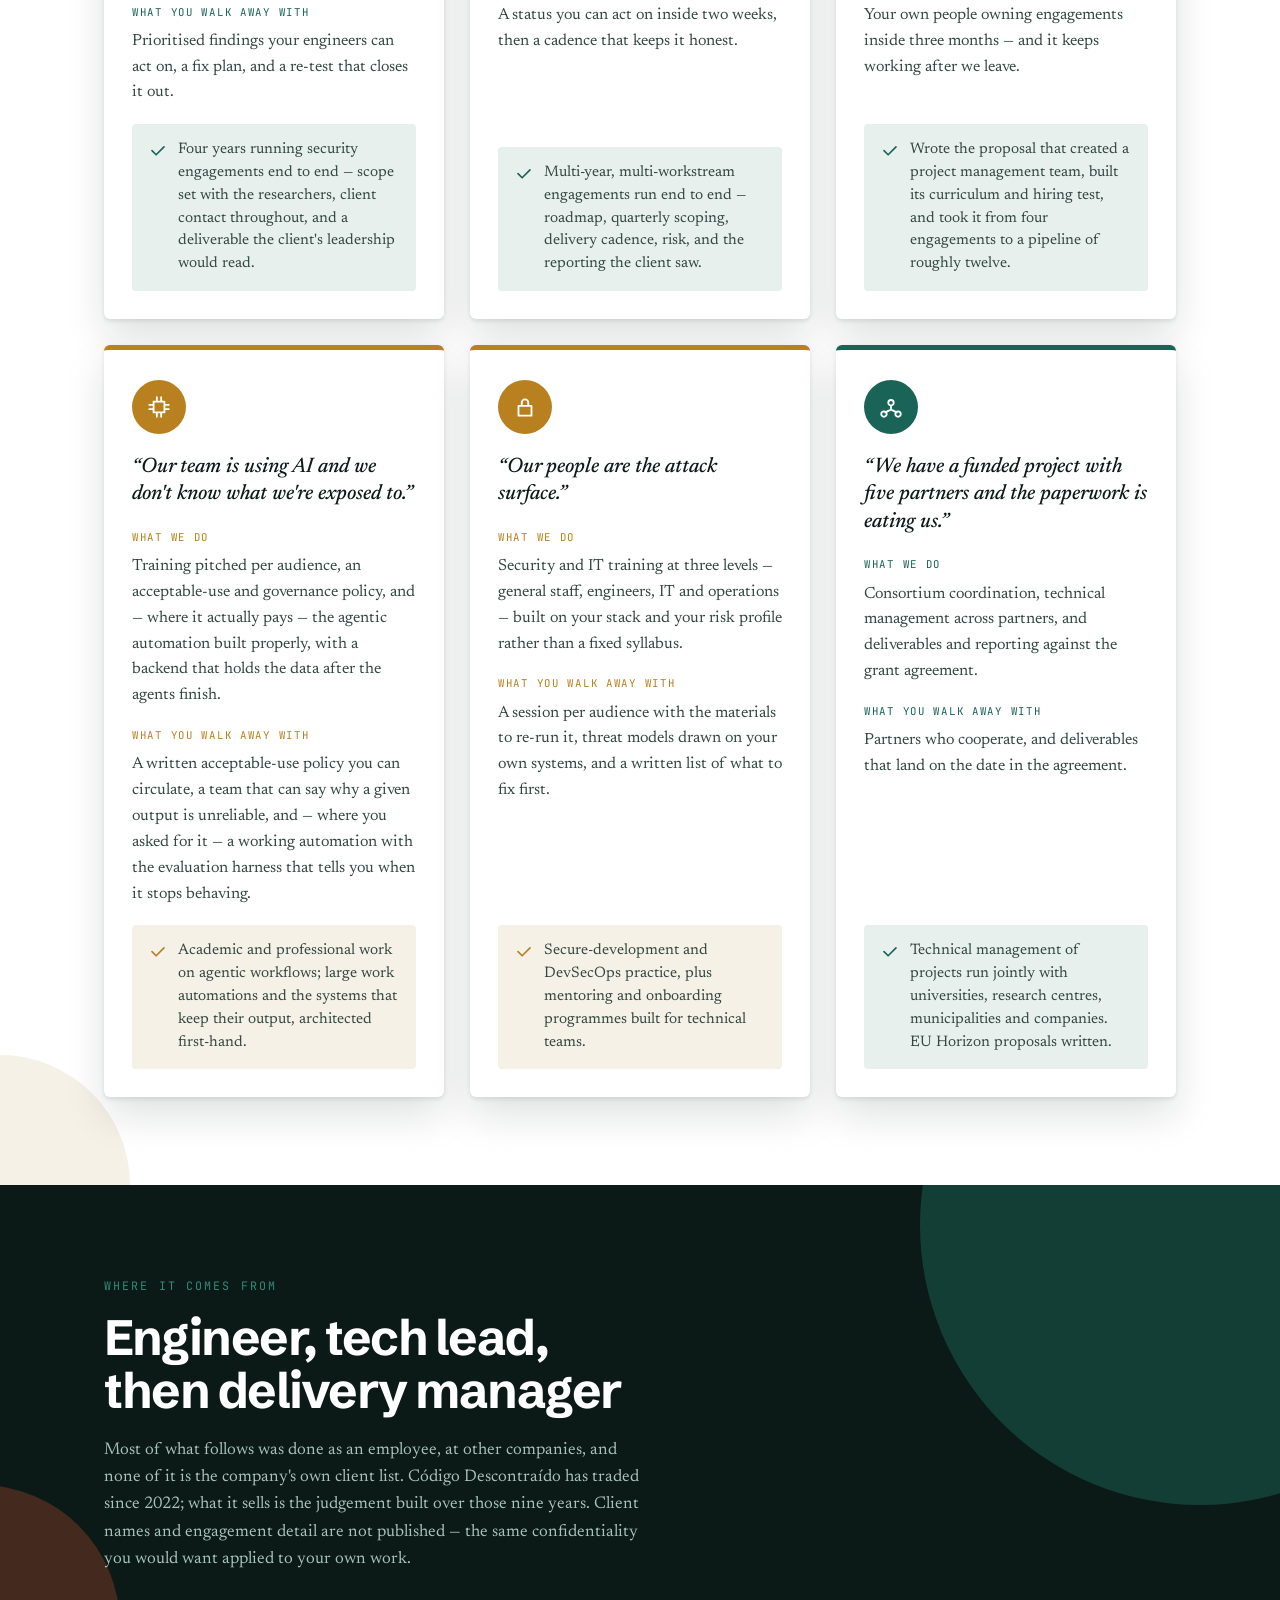
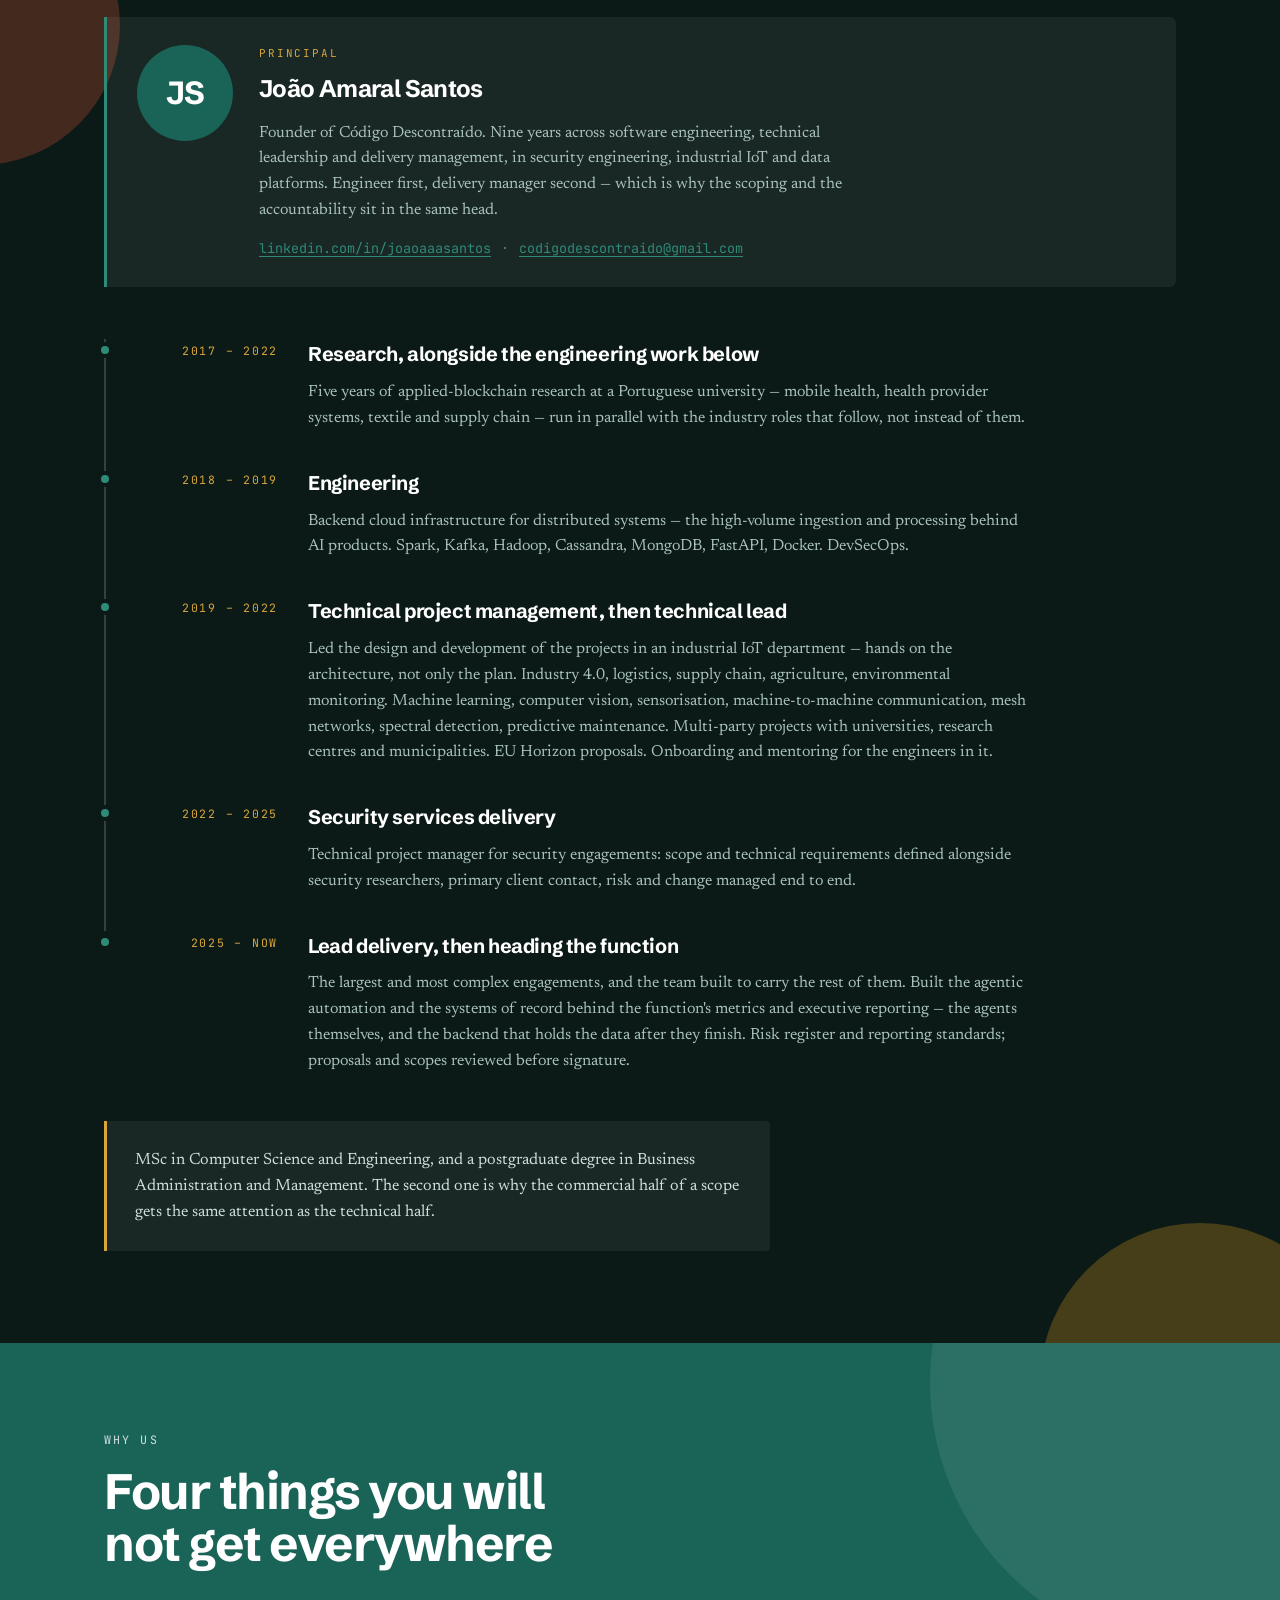
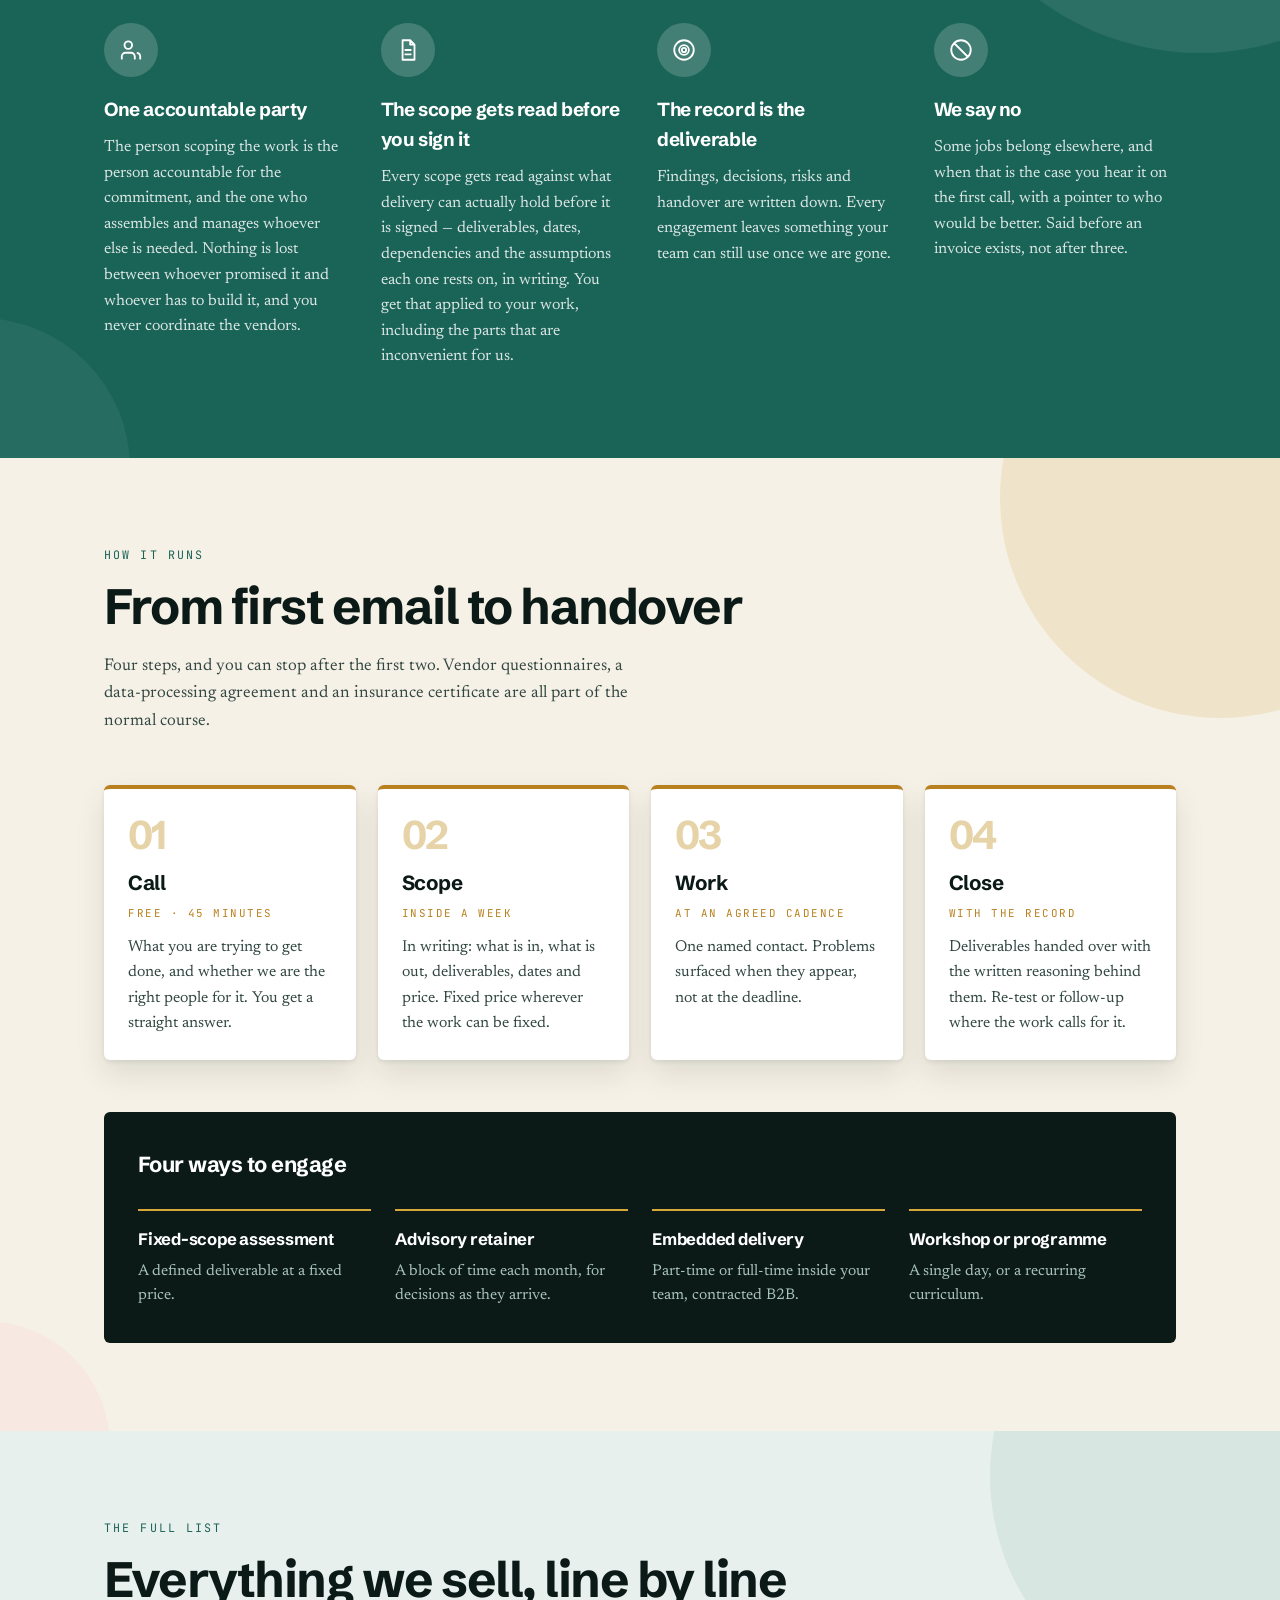
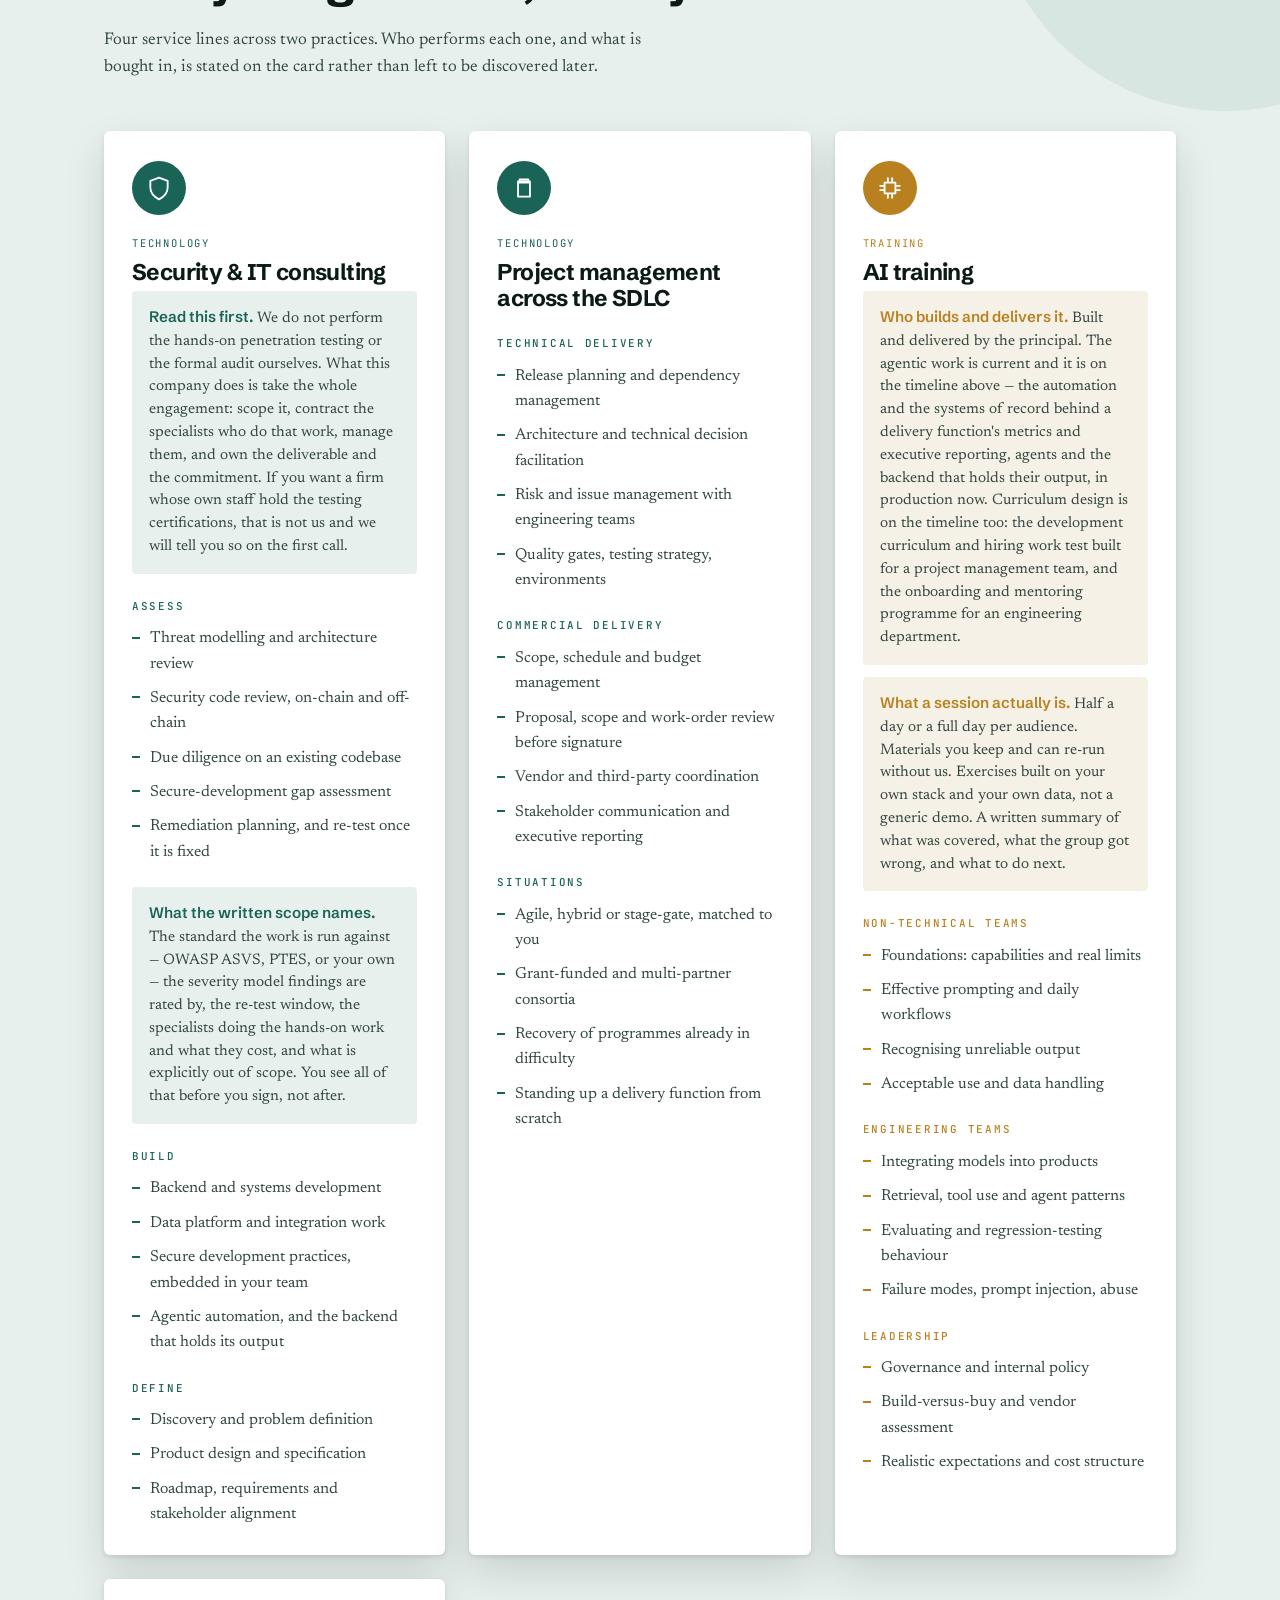
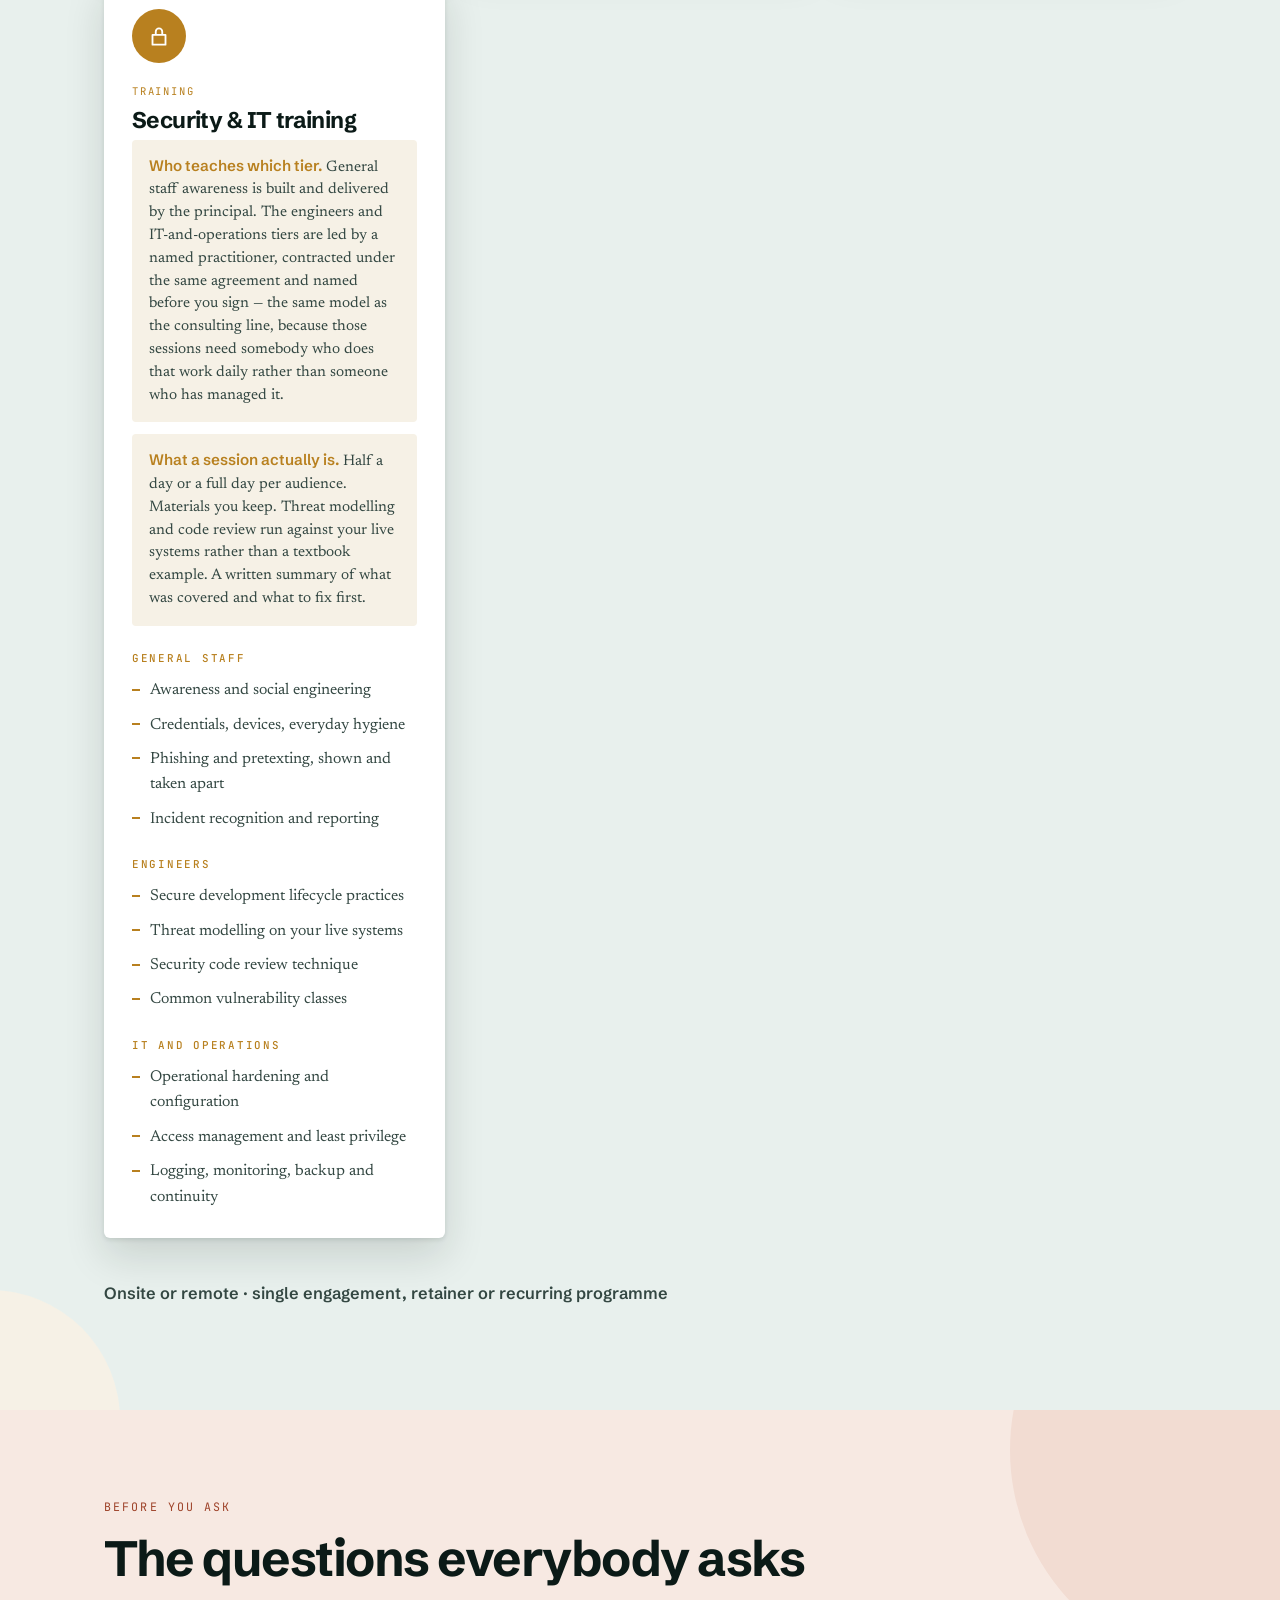
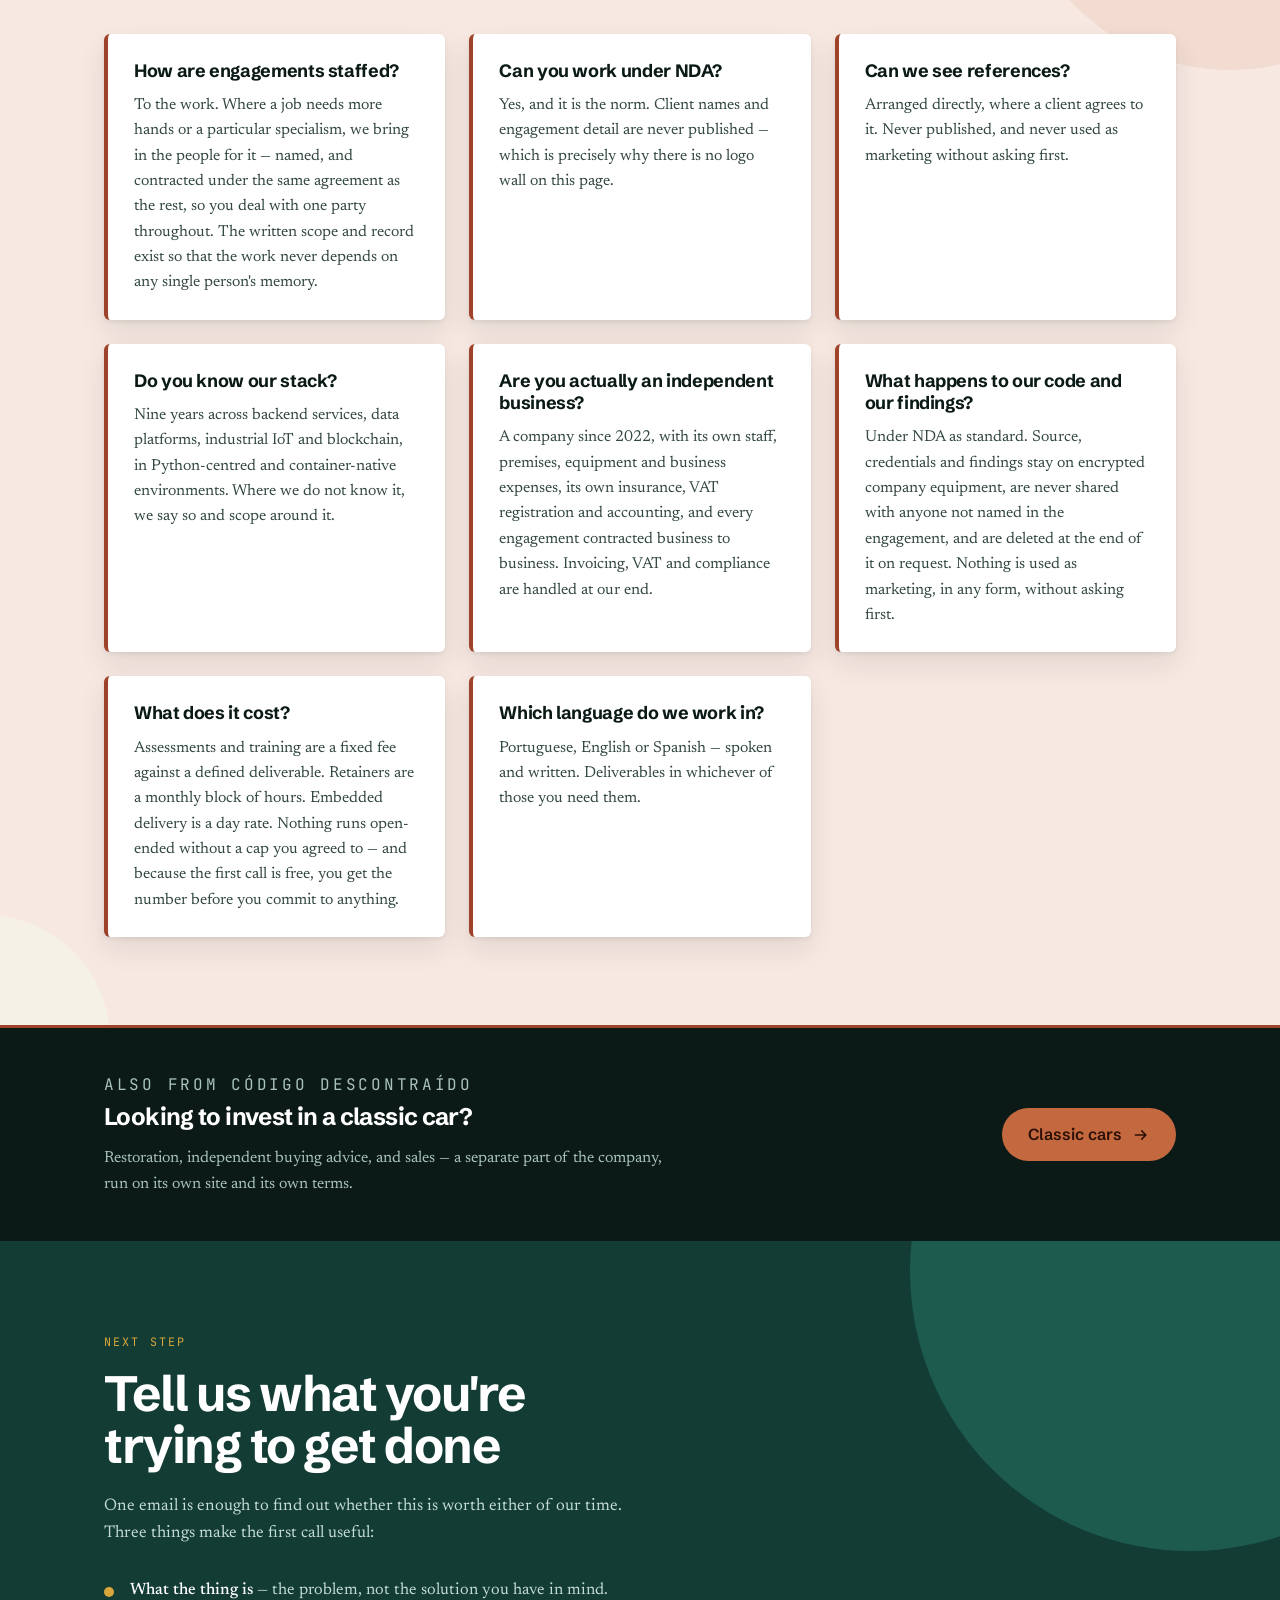
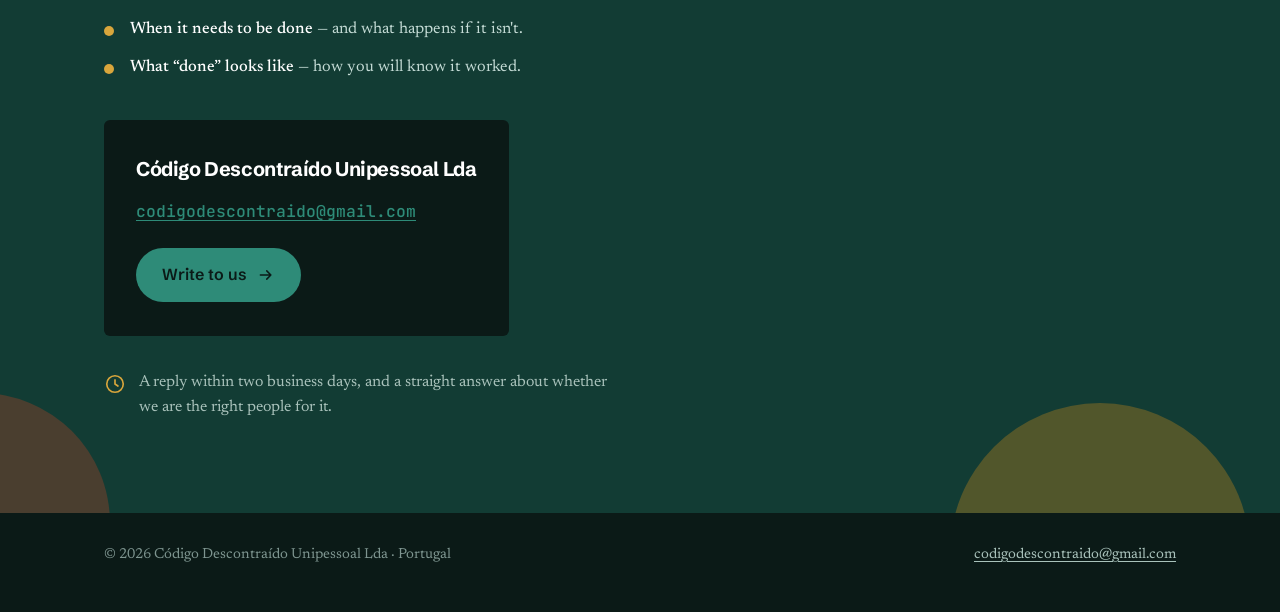
==== commit 884eae43: "Date the agentic work, and say who teaches each training tier AI training rested on an adjective: th" ====
--- a/index.html
+++ b/index.html
@@ -272,9 +272,11 @@
         <li>
           <span class="yr">2025 – now</span>
           <h3>Lead delivery, then heading the function</h3>
-          <p>The largest and most complex engagements, the team built to carry the rest of them,
-            the risk register and reporting standards behind it, and the review of proposals and
-            scopes before signature.</p>
+          <p>The largest and most complex engagements, and the team built to carry the rest of
+            them. Built the agentic automation and the systems of record behind the function's
+            metrics and executive reporting — the agents themselves, and the backend that holds
+            the data after they finish. Risk register and reporting standards; proposals and
+            scopes reviewed before signature.</p>
         </li>
       </ol>
 
@@ -459,11 +461,13 @@
           <p class="prac">Training</p>
           <h3>AI training</h3>
           <p class="whodoes upfront">
-            <b>Who builds and delivers it.</b> Built and delivered by the principal, who
-            architects agentic workflows and the backend systems that hold their output as
-            working practice, not as a subject read up on. Curriculum design is also the day
-            job: the development curriculum and hiring work test for a project management team,
-            and the onboarding and mentoring programme for an engineering department.
+            <b>Who builds and delivers it.</b> Built and delivered by the principal. The agentic
+            work is current and it is on the timeline above — the automation and the systems of
+            record behind a delivery function's metrics and executive reporting, agents and the
+            backend that holds their output, in production now. Curriculum design is on the
+            timeline too: the development curriculum and hiring work test built for a project
+            management team, and the onboarding and mentoring programme for an engineering
+            department.
           </p>
           <p class="whodoes">
             <b>What a session actually is.</b> Half a day or a full day per audience. Materials
@@ -498,10 +502,11 @@
           <p class="prac">Training</p>
           <h3>Security &amp; IT training</h3>
           <p class="whodoes upfront">
-            <b>Who builds and delivers it.</b> Built and delivered by the principal, from
-            secure-development and DevSecOps practice and four years inside a security services
-            practice. Where a session needs a specialist demonstration, that specialist is named
-            and contracted like any other part of the work.
+            <b>Who teaches which tier.</b> General staff awareness is built and delivered by the
+            principal. The engineers and IT-and-operations tiers are led by a named practitioner,
+            contracted under the same agreement and named before you sign — the same model as the
+            consulting line, because those sessions need somebody who does that work daily rather
+            than someone who has managed it.
           </p>
           <p class="whodoes">
             <b>What a session actually is.</b> Half a day or a full day per audience. Materials
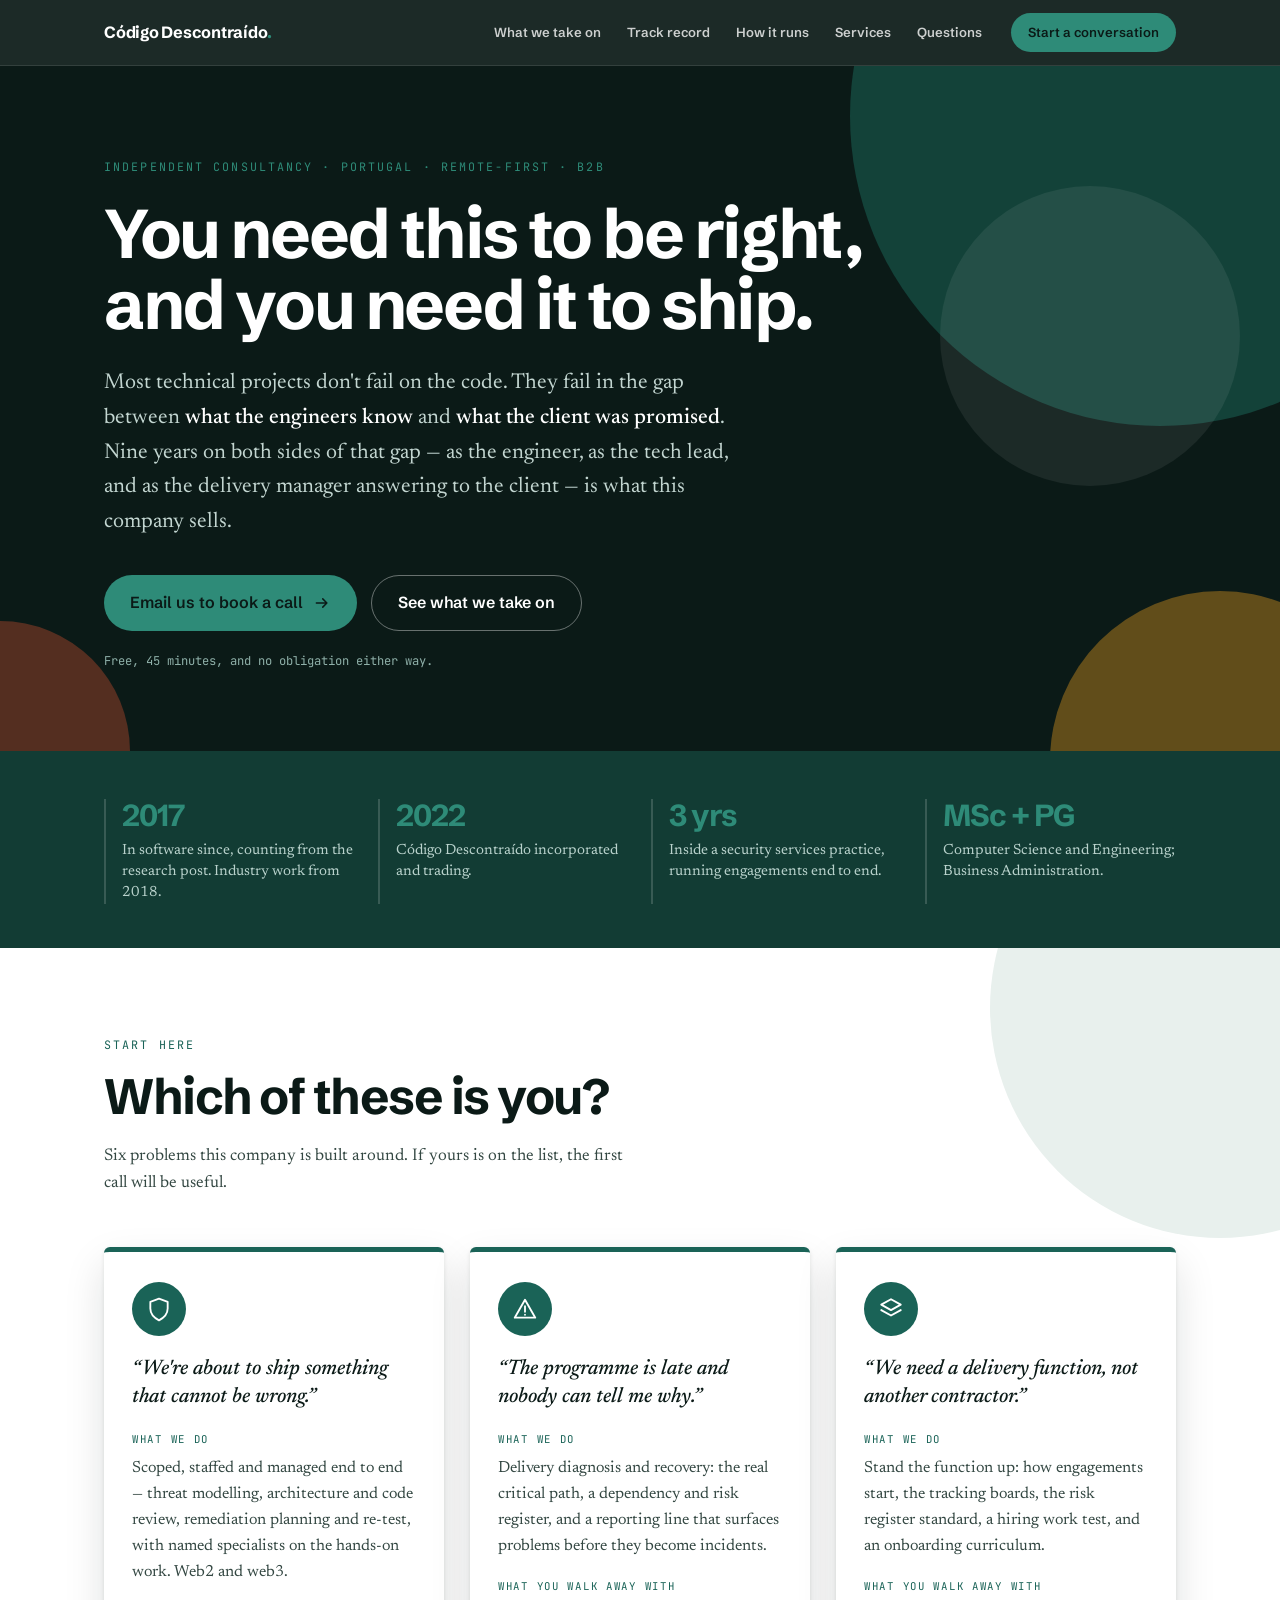
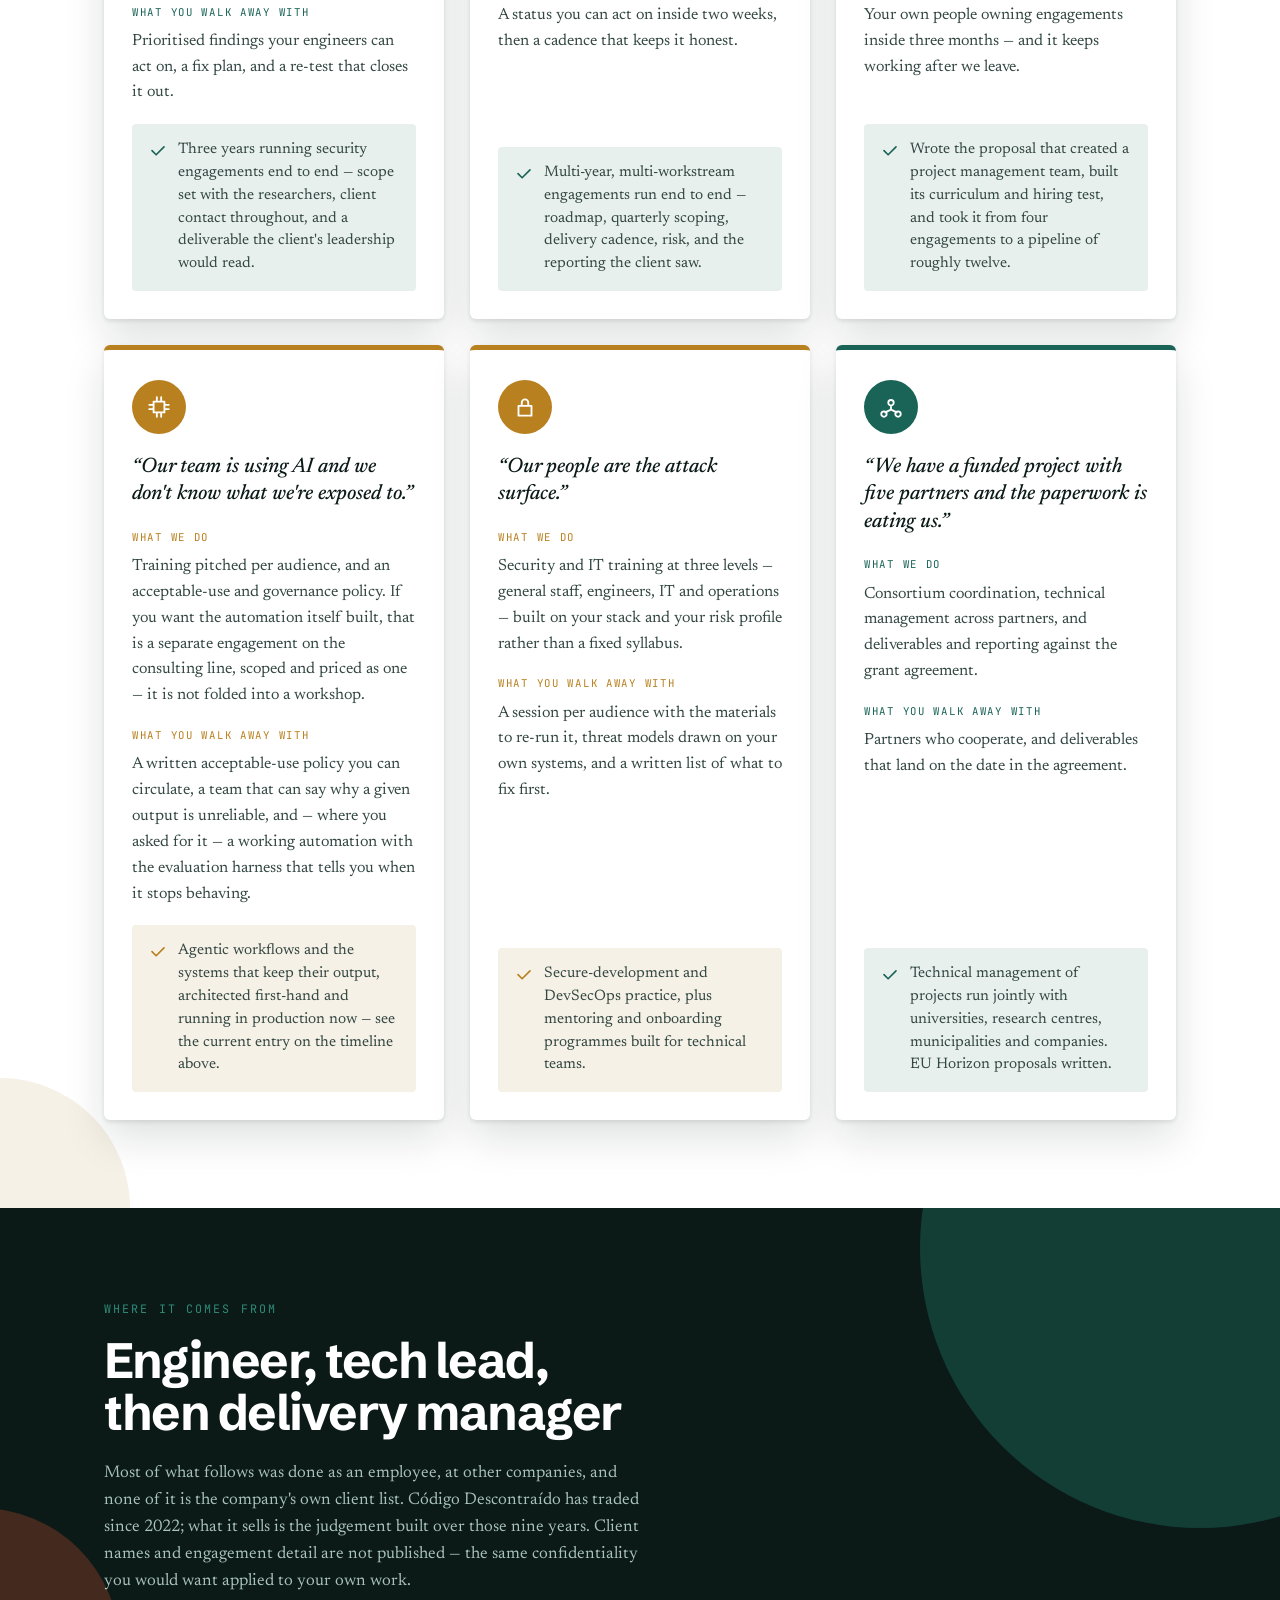
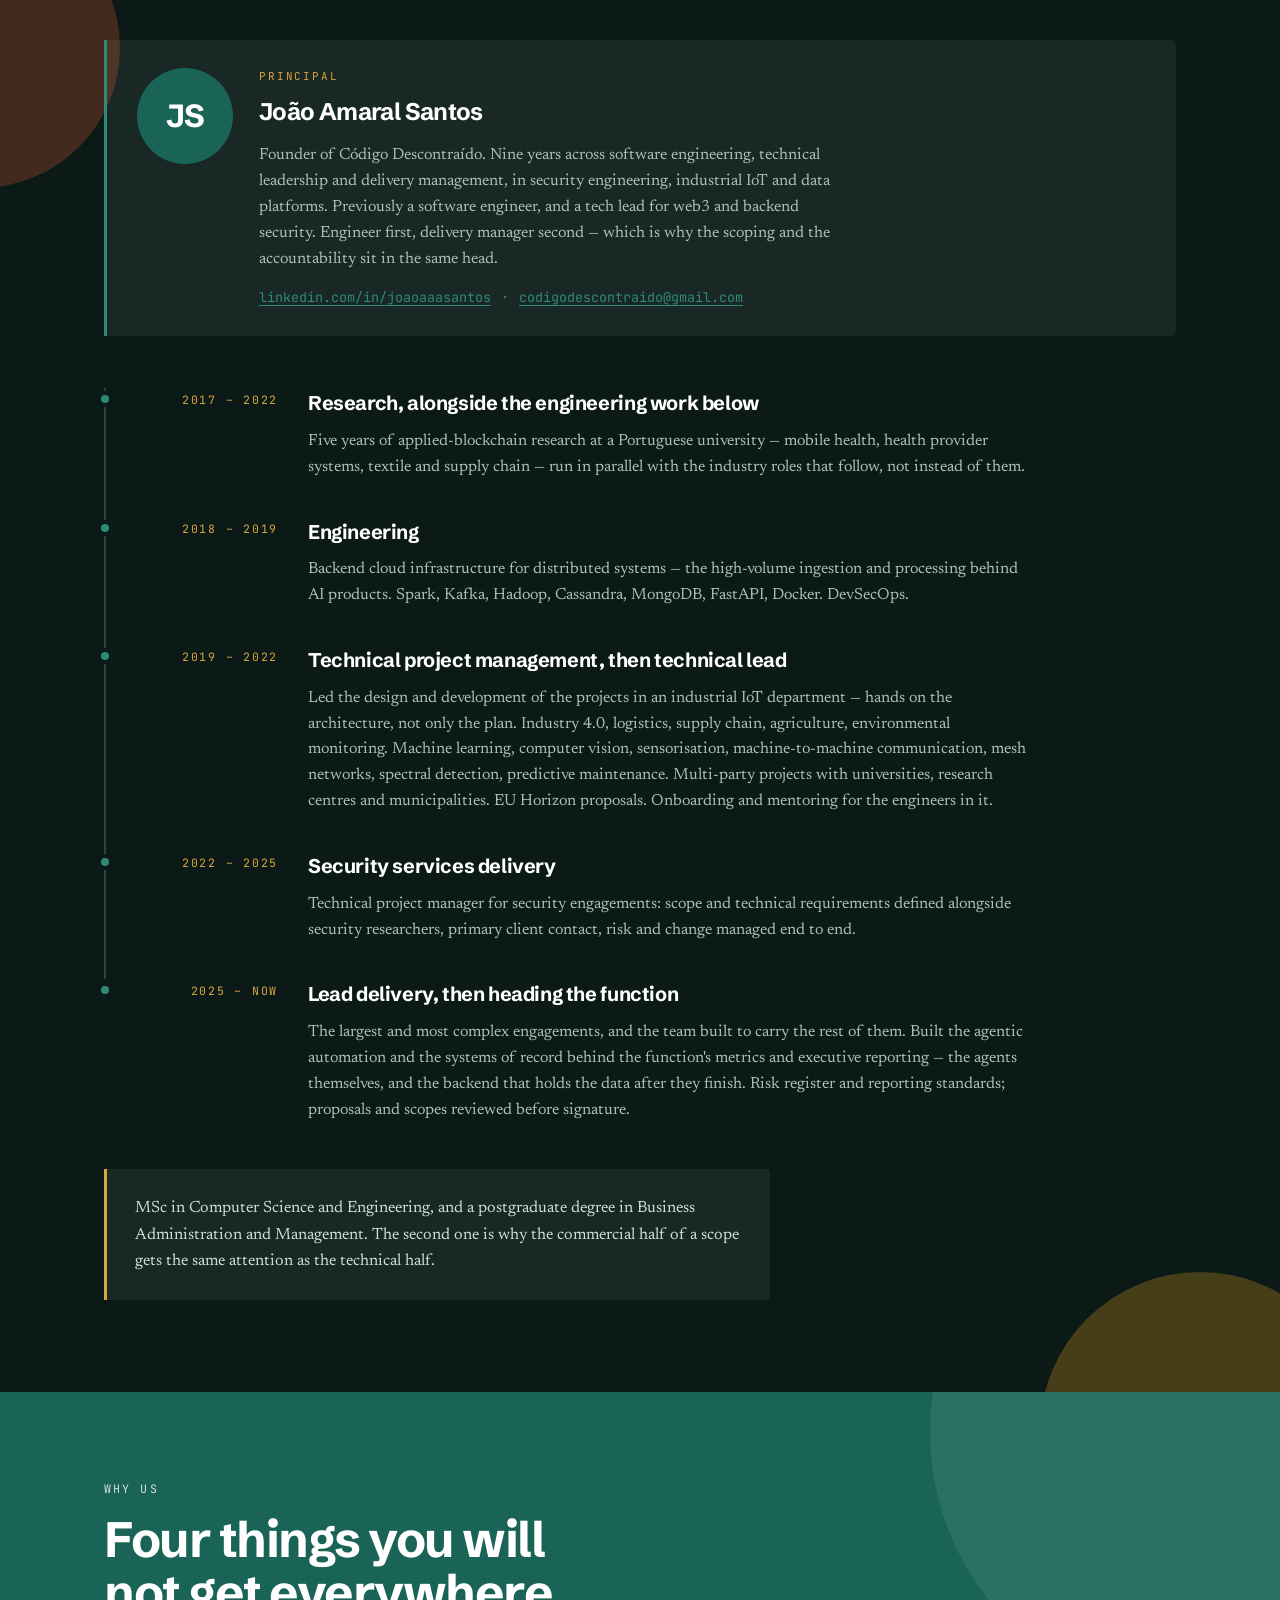
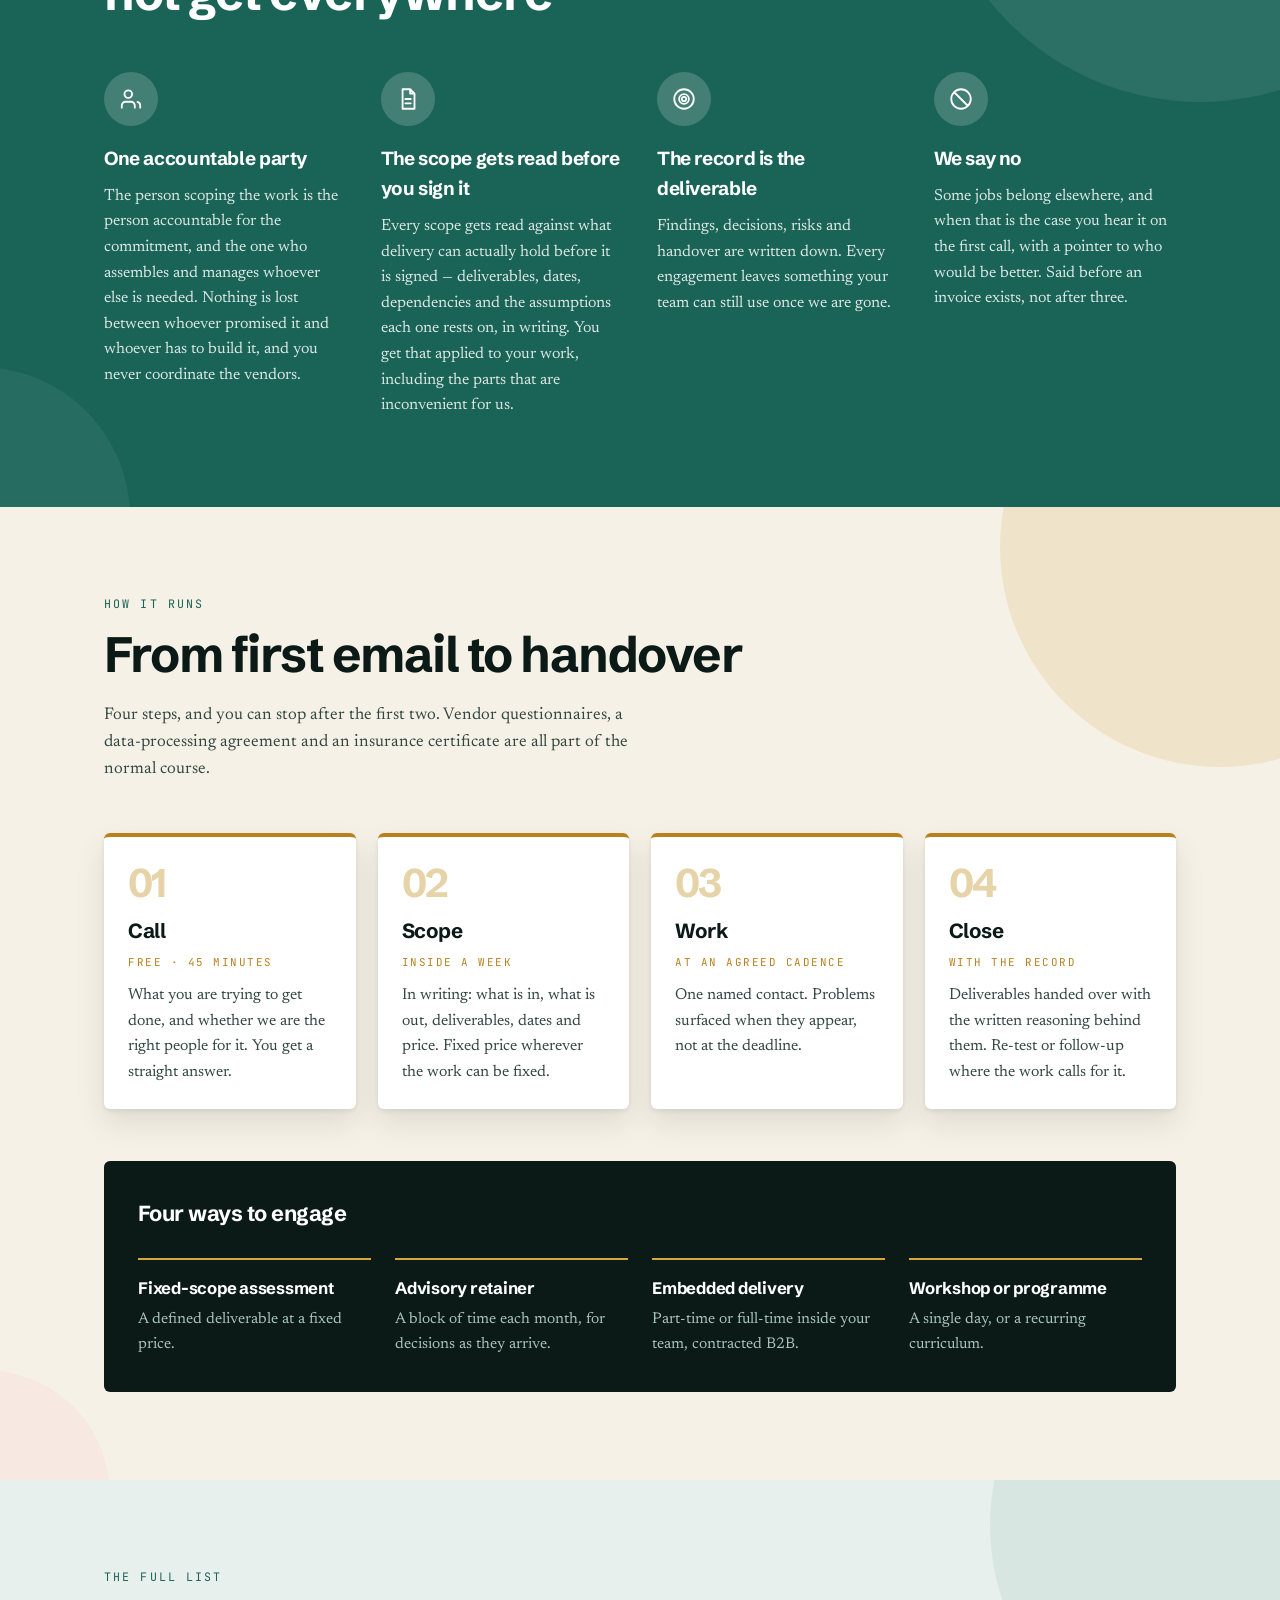
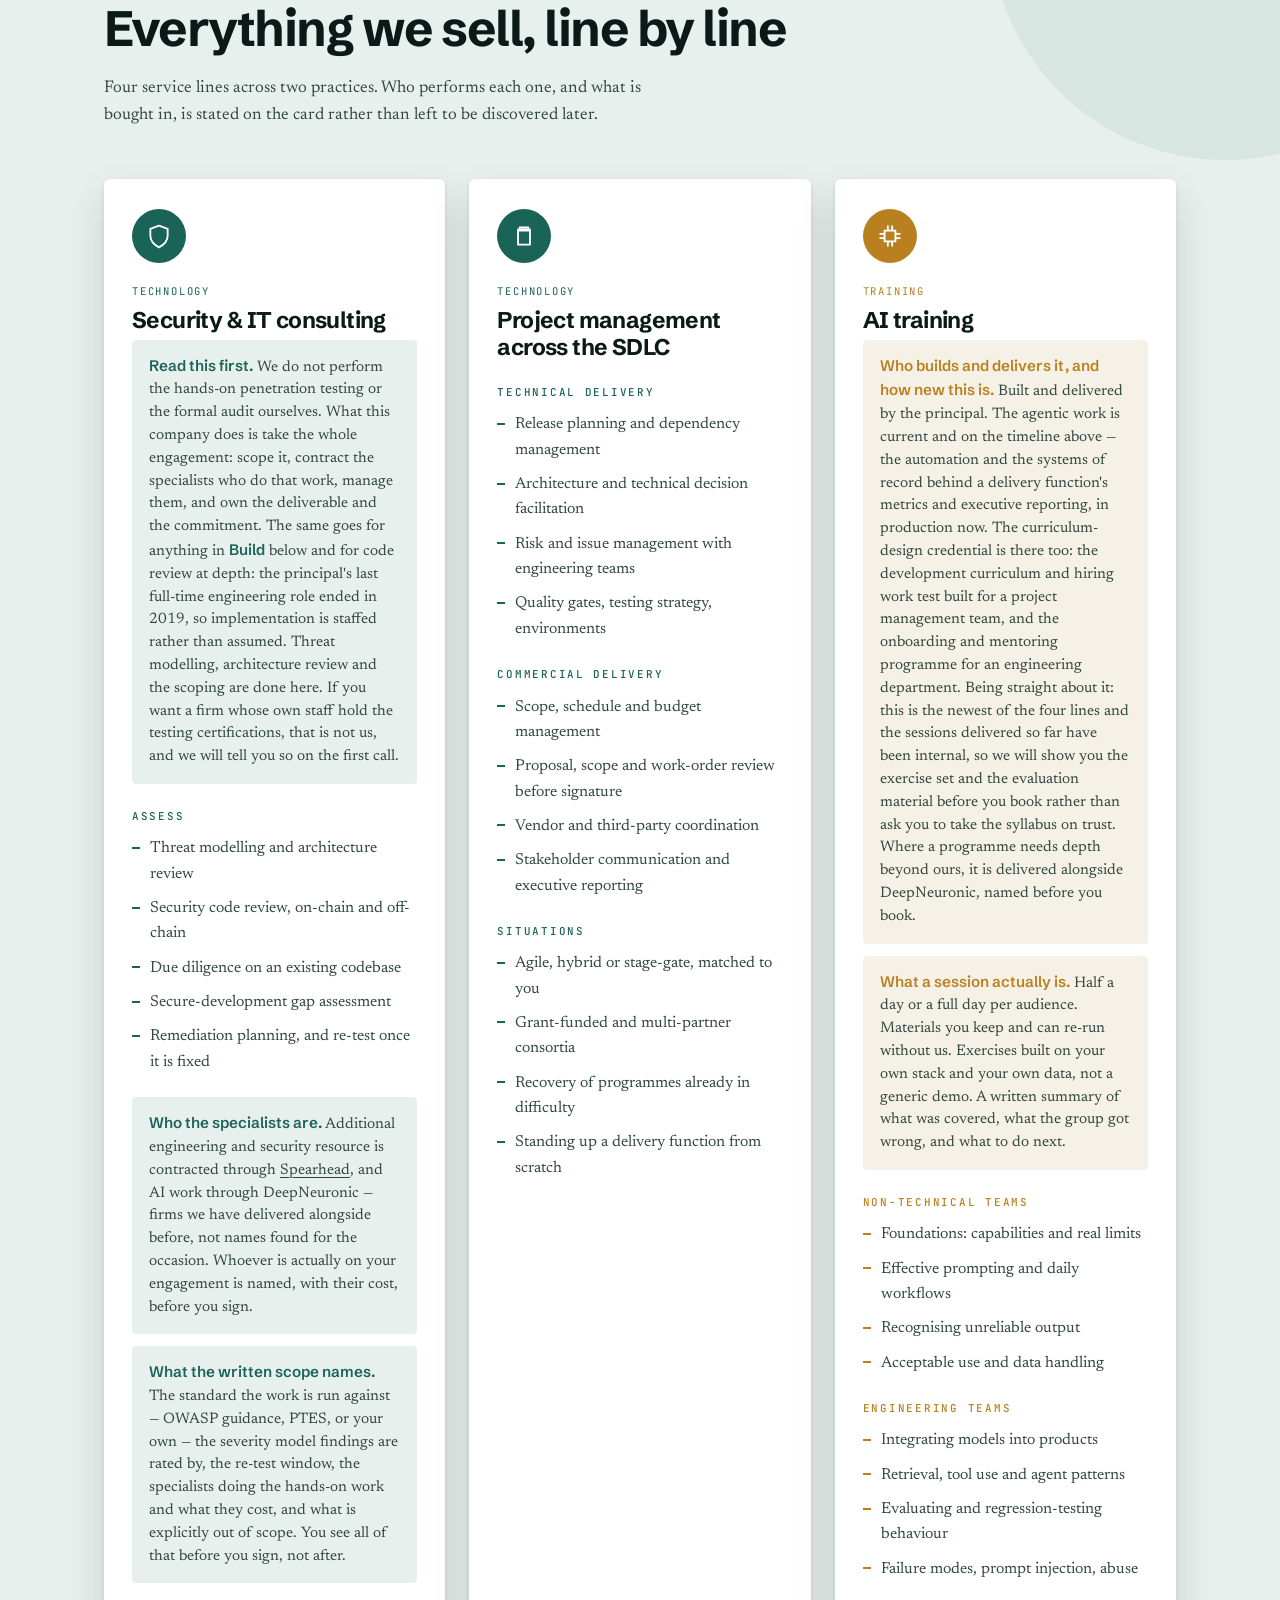
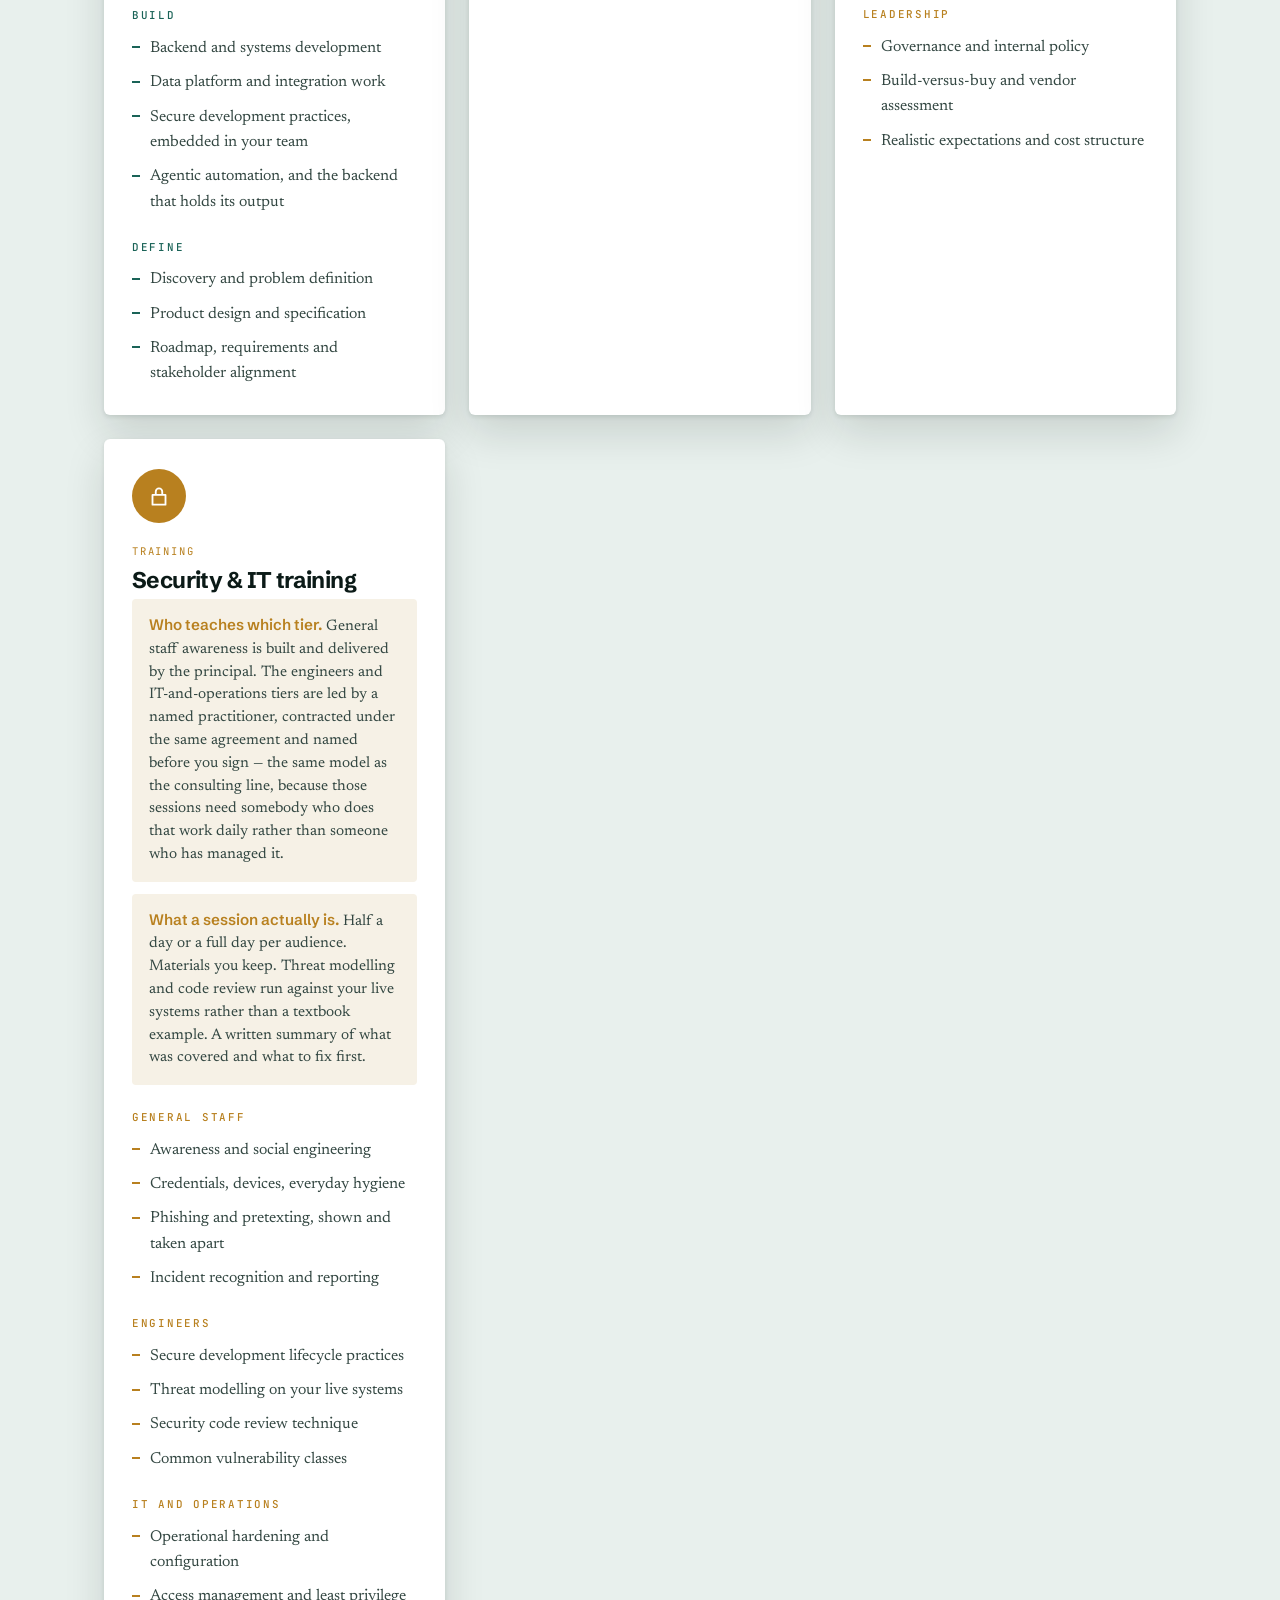
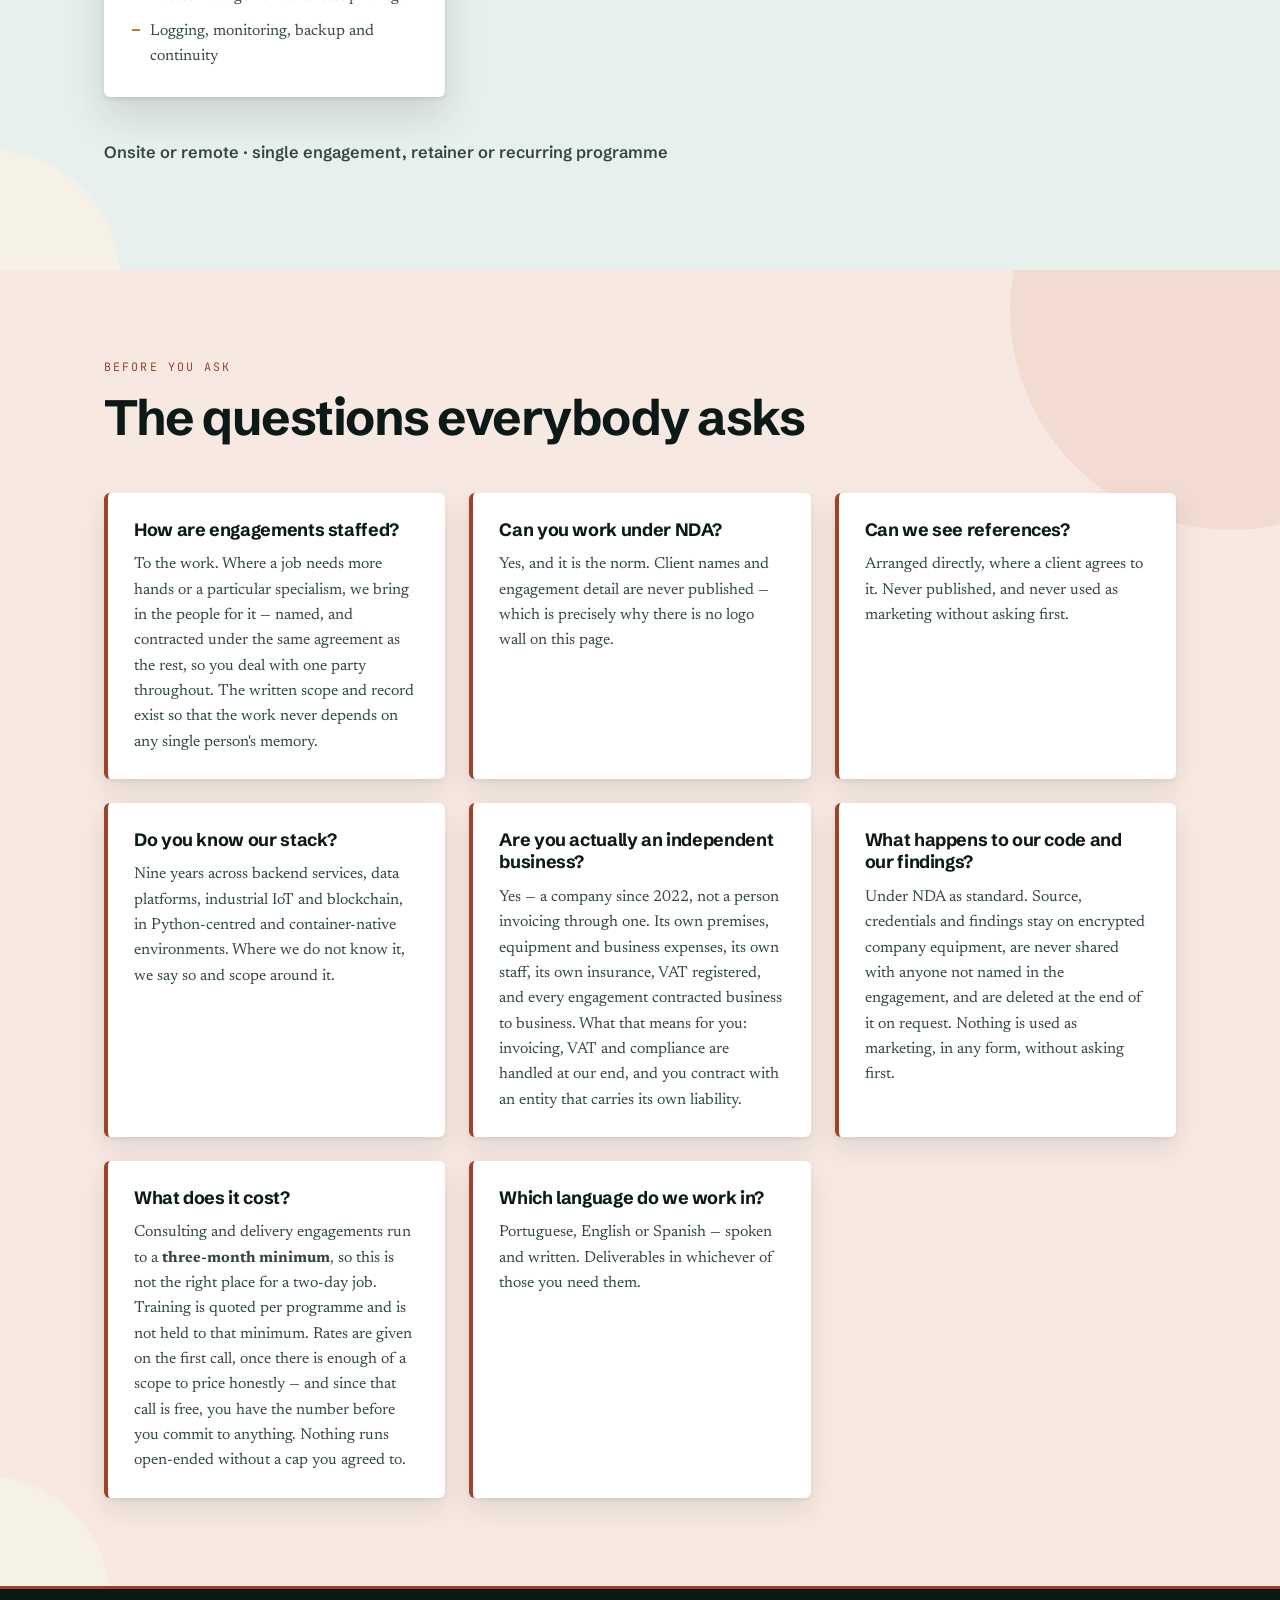
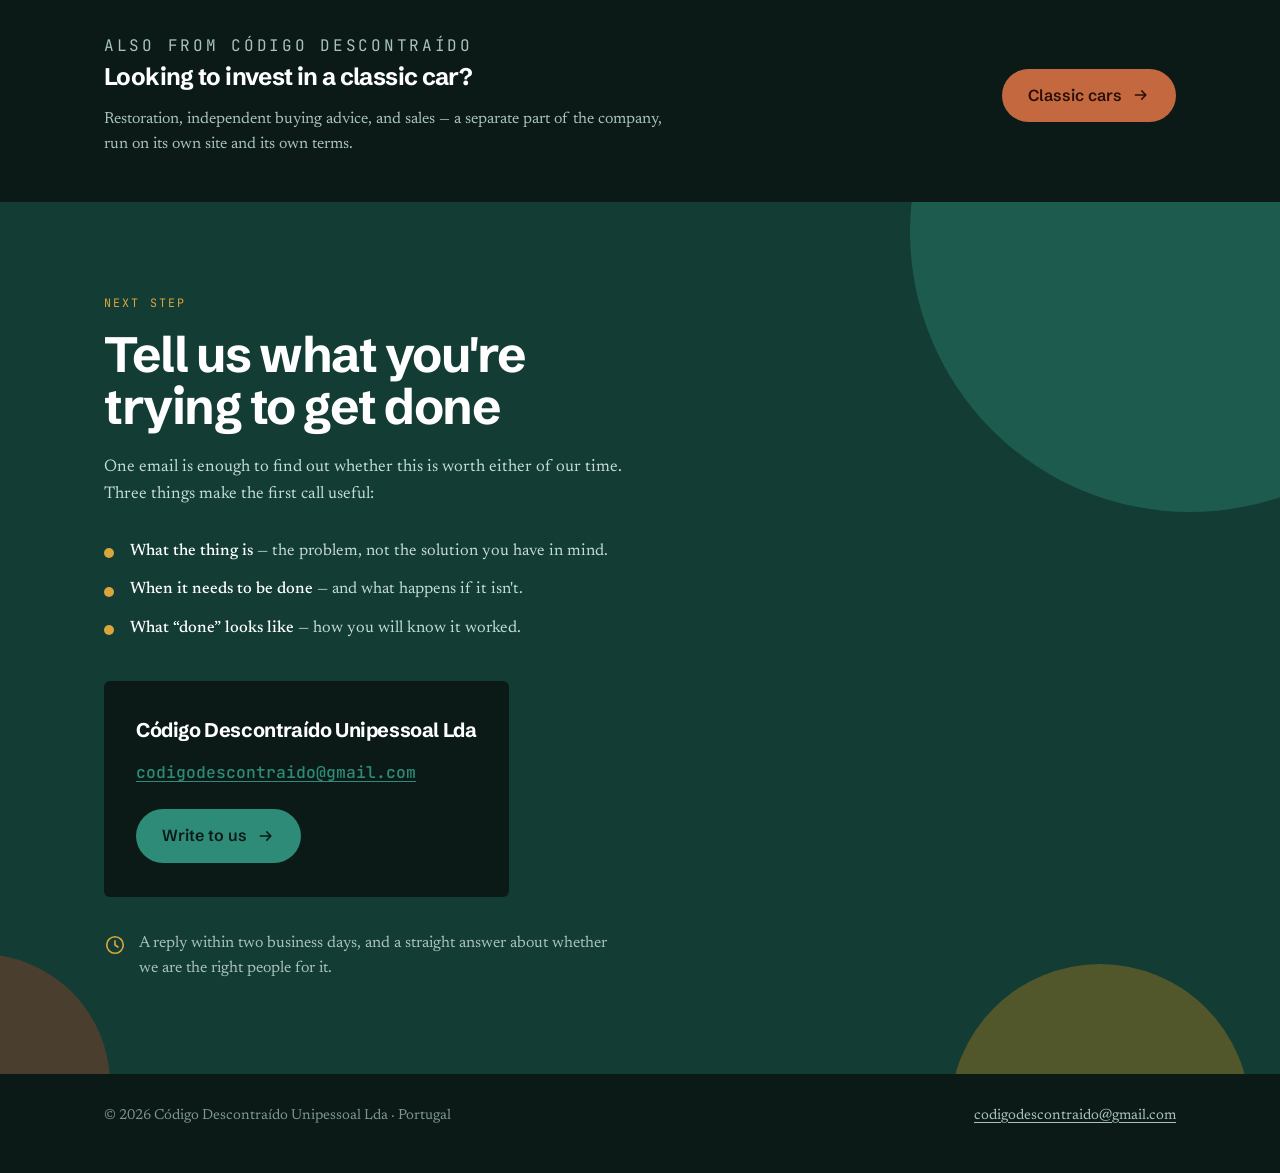
==== commit 8dbbac92: "Name the bench, correct three inflated numbers, and cut a false claim - "Nine years across engineeri" ====
--- a/index.html
+++ b/index.html
@@ -84,9 +84,9 @@
   <section class="band proof" aria-label="Track record at a glance">
     <div class="wrap">
       <div class="stats">
-        <div><b>2017</b><span>In software since — nine years, across engineering, delivery and security.</span></div>
+        <div><b>2017</b><span>In software since, counting from the research post. Industry work from 2018.</span></div>
         <div><b>2022</b><span>Código Descontraído incorporated and trading.</span></div>
-        <div><b>4 yrs</b><span>Inside a security services practice, delivering engagements end to end.</span></div>
+        <div><b>3 yrs</b><span>Inside a security services practice, running engagements end to end.</span></div>
         <div><b>MSc&nbsp;+&nbsp;PG</b><span>Computer Science and Engineering; Business Administration.</span></div>
       </div>
     </div>
@@ -118,7 +118,7 @@
               that closes it out.</dd>
           </dl>
           <p class="why"><svg viewBox="0 0 24 24" aria-hidden="true"><use href="#i-check"/></svg>
-            Four years running security engagements end to end — scope set with the researchers,
+            Three years running security engagements end to end — scope set with the researchers,
             client contact throughout, and a deliverable the client's leadership would read.</p>
         </article>
 
@@ -158,17 +158,17 @@
           <h3>“Our team is using AI and we don't know what we're exposed to.”</h3>
           <dl>
             <dt>What we do</dt>
-            <dd>Training pitched per audience, an acceptable-use and governance policy, and —
-              where it actually pays — the agentic automation built properly, with a backend that
-              holds the data after the agents finish.</dd>
+            <dd>Training pitched per audience, and an acceptable-use and governance policy. If
+              you want the automation itself built, that is a separate engagement on the
+              consulting line, scoped and priced as one — it is not folded into a workshop.</dd>
             <dt>What you walk away with</dt>
             <dd>A written acceptable-use policy you can circulate, a team that can say why a
               given output is unreliable, and — where you asked for it — a working automation
               with the evaluation harness that tells you when it stops behaving.</dd>
           </dl>
           <p class="why"><svg viewBox="0 0 24 24" aria-hidden="true"><use href="#i-check"/></svg>
-            Academic and professional work on agentic workflows; large work automations and the
-            systems that keep their output, architected first-hand.</p>
+            Agentic workflows and the systems that keep their output, architected first-hand and
+            running in production now — see the current entry on the timeline above.</p>
         </article>
 
         <article class="prob pc-train">
@@ -226,7 +226,8 @@
           <h3>João Amaral Santos</h3>
           <p>Founder of Código Descontraído. Nine years across software engineering, technical
             leadership and delivery management, in security engineering, industrial IoT and data
-            platforms. Engineer first, delivery manager second — which is why the scoping and the
+            platforms. Previously a software engineer, and a tech lead for web3 and backend
+            security. Engineer first, delivery manager second — which is why the scoping and the
             accountability sit in the same head.</p>
           <p class="links">
             <a href="https://www.linkedin.com/in/joaoaaasantos">linkedin.com/in/joaoaaasantos</a>
@@ -397,8 +398,11 @@
             <b>Read this first.</b> We do not perform the hands-on penetration testing or the
             formal audit ourselves. What this company does is take the whole engagement: scope
             it, contract the specialists who do that work, manage them, and own the deliverable
-            and the commitment. If you want a firm whose own staff hold the testing
-            certifications, that is not us and we will tell you so on the first call.
+            and the commitment. The same goes for anything in <b>Build</b> below and for code
+            review at depth: the principal's last full-time engineering role ended in 2019, so
+            implementation is staffed rather than assumed. Threat modelling, architecture review
+            and the scoping are done here. If you want a firm whose own staff hold the testing
+            certifications, that is not us, and we will tell you so on the first call.
           </p>
           <h4>Assess</h4>
           <ul>
@@ -409,8 +413,15 @@
             <li>Remediation planning, and re-test once it is fixed</li>
           </ul>
           <p class="whodoes">
+            <b>Who the specialists are.</b> Additional engineering and security resource is
+            contracted through <a href="https://spearhead-eu.com">Spearhead</a>, and AI work
+            through DeepNeuronic — firms we have delivered alongside before, not names found for
+            the occasion. Whoever is actually on your engagement is named, with their cost,
+            before you sign.
+          </p>
+          <p class="whodoes">
             <b>What the written scope names.</b> The standard the work is run against — OWASP
-            ASVS, PTES, or your own — the severity model findings are rated by, the re-test
+            guidance, PTES, or your own — the severity model findings are rated by, the re-test
             window, the specialists doing the hands-on work and what they cost, and what is
             explicitly out of scope. You see all of that before you sign, not after.
           </p>
@@ -461,13 +472,17 @@
           <p class="prac">Training</p>
           <h3>AI training</h3>
           <p class="whodoes upfront">
-            <b>Who builds and delivers it.</b> Built and delivered by the principal. The agentic
-            work is current and it is on the timeline above — the automation and the systems of
-            record behind a delivery function's metrics and executive reporting, agents and the
-            backend that holds their output, in production now. Curriculum design is on the
-            timeline too: the development curriculum and hiring work test built for a project
-            management team, and the onboarding and mentoring programme for an engineering
-            department.
+            <b>Who builds and delivers it, and how new this is.</b> Built and delivered by the
+            principal. The agentic work is current and on the timeline above — the automation and
+            the systems of record behind a delivery function's metrics and executive reporting,
+            in production now. The curriculum-design credential is there too: the development
+            curriculum and hiring work test built for a project management team, and the
+            onboarding and mentoring programme for an engineering department. Being straight
+            about it: this is the newest of the four lines and the sessions delivered so far have
+            been internal, so we will show you the exercise set and the evaluation material
+            before you book rather than ask you to take the syllabus on trust. Where a
+            programme needs depth beyond ours, it is delivered alongside DeepNeuronic, named
+            before you book.
           </p>
           <p class="whodoes">
             <b>What a session actually is.</b> Half a day or a full day per audience. Materials
@@ -573,9 +588,11 @@
         </div>
         <div>
           <h3>Are you actually an independent business?</h3>
-          <p>A company since 2022, with its own staff, premises, equipment and business
-            expenses, its own insurance, VAT registration and accounting, and every engagement
-            contracted business to business. Invoicing, VAT and compliance are handled at our end.</p>
+          <p>Yes — a company since 2022, not a person invoicing through one. Its own premises,
+            equipment and business expenses, its own staff, its own insurance, VAT registered,
+            and every engagement contracted business to business. What that means for you:
+            invoicing, VAT and compliance are handled at our end, and you contract with an entity
+            that carries its own liability.</p>
         </div>
         <div>
           <h3>What happens to our code and our findings?</h3>
@@ -586,10 +603,11 @@
         </div>
         <div>
           <h3>What does it cost?</h3>
-          <p>Assessments and training are a fixed fee against a defined deliverable. Retainers
-            are a monthly block of hours. Embedded delivery is a day rate. Nothing runs
-            open-ended without a cap you agreed to — and because the first call is free, you get
-            the number before you commit to anything.</p>
+          <p>Consulting and delivery engagements run to a <b>three-month minimum</b>, so this
+            is not the right place for a two-day job. Training is quoted per programme and is not
+            held to that minimum. Rates are given on the first call, once there is enough of a
+            scope to price honestly — and since that call is free, you have the number before you
+            commit to anything. Nothing runs open-ended without a cap you agreed to.</p>
         </div>
         <div>
           <h3>Which language do we work in?</h3>
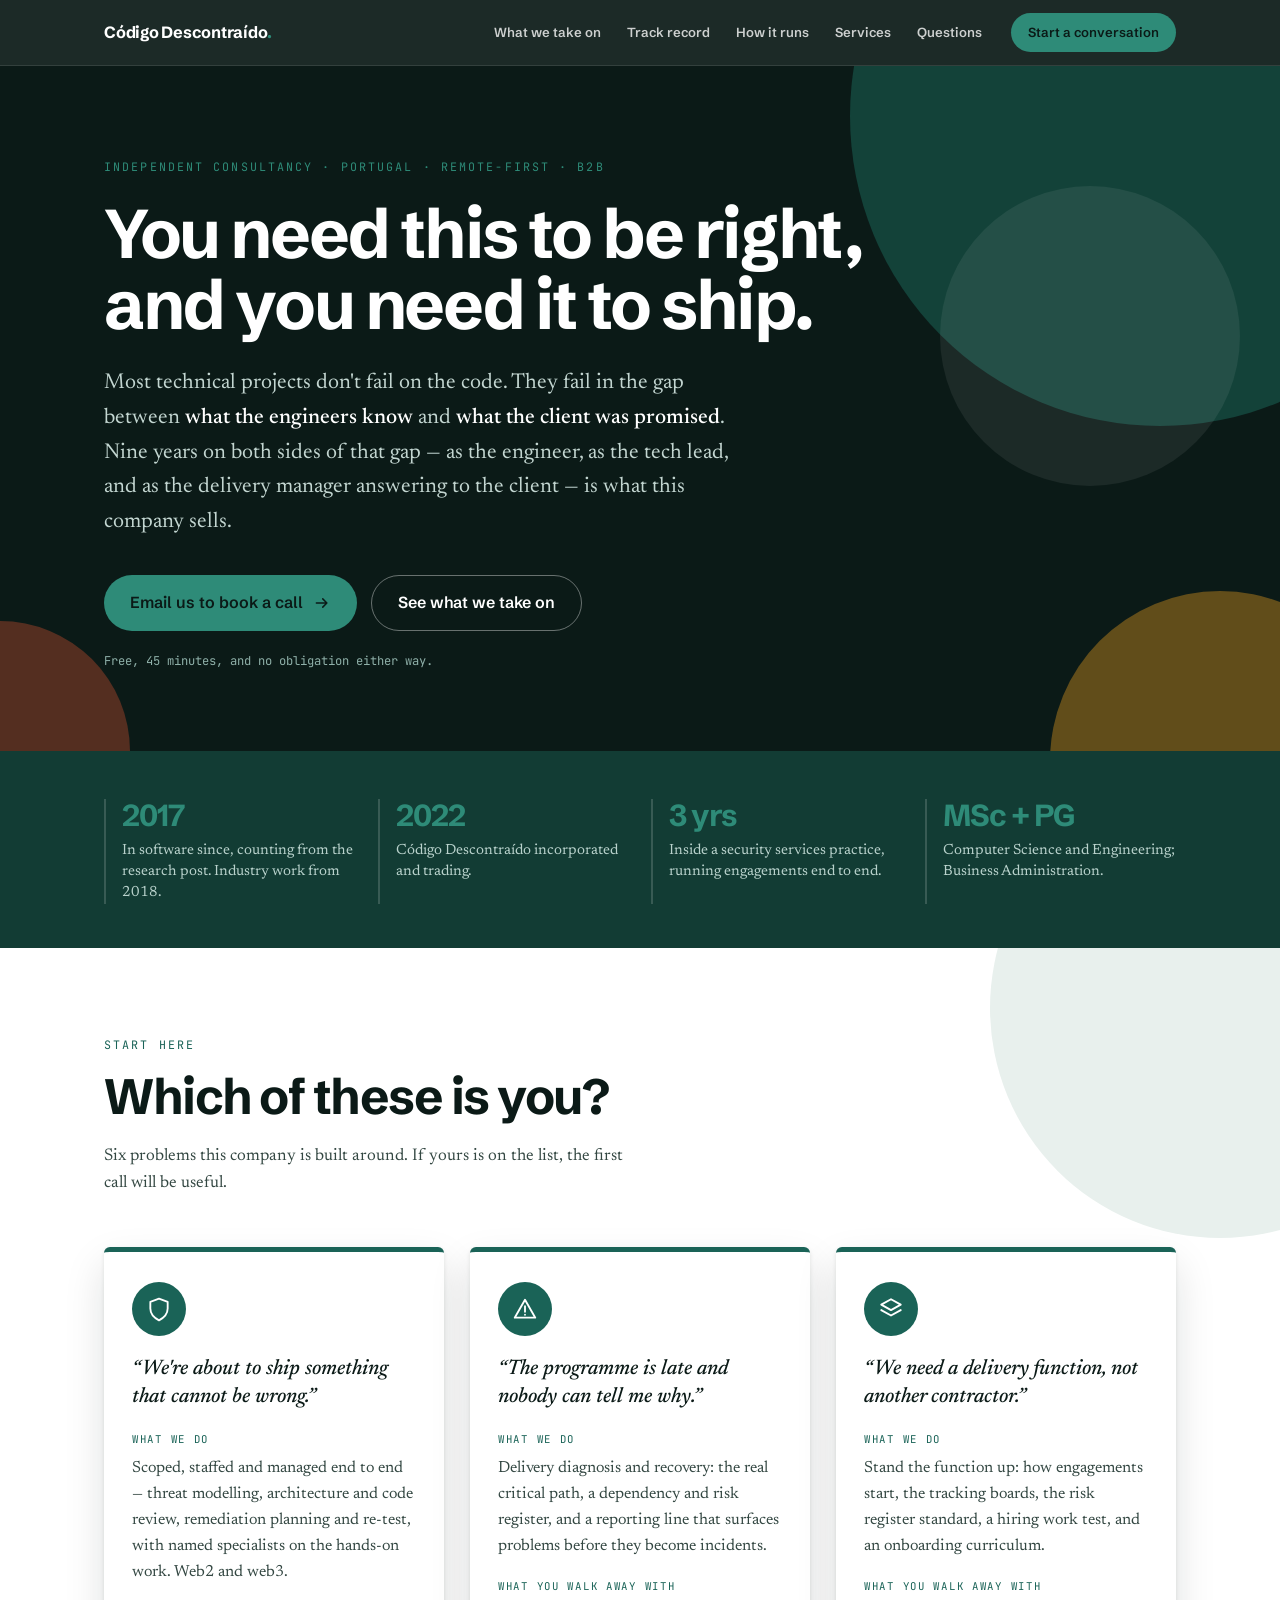
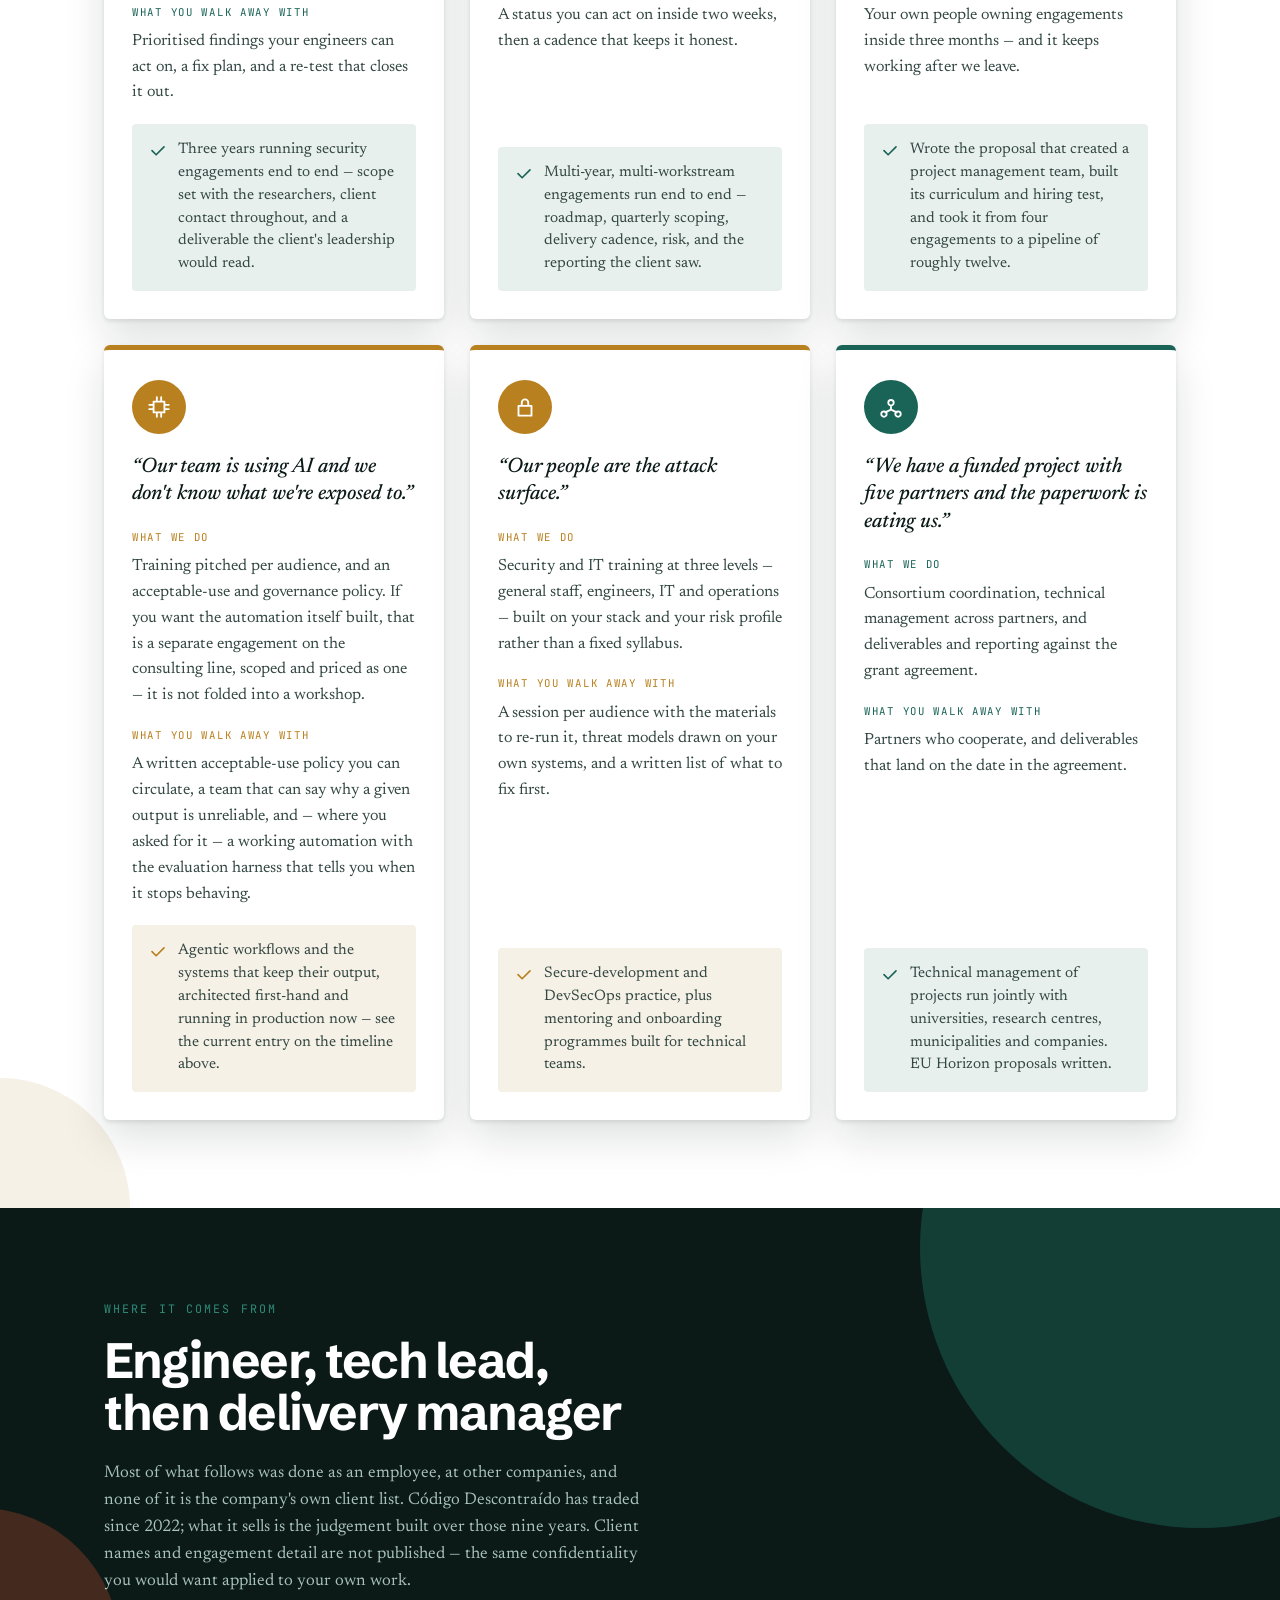
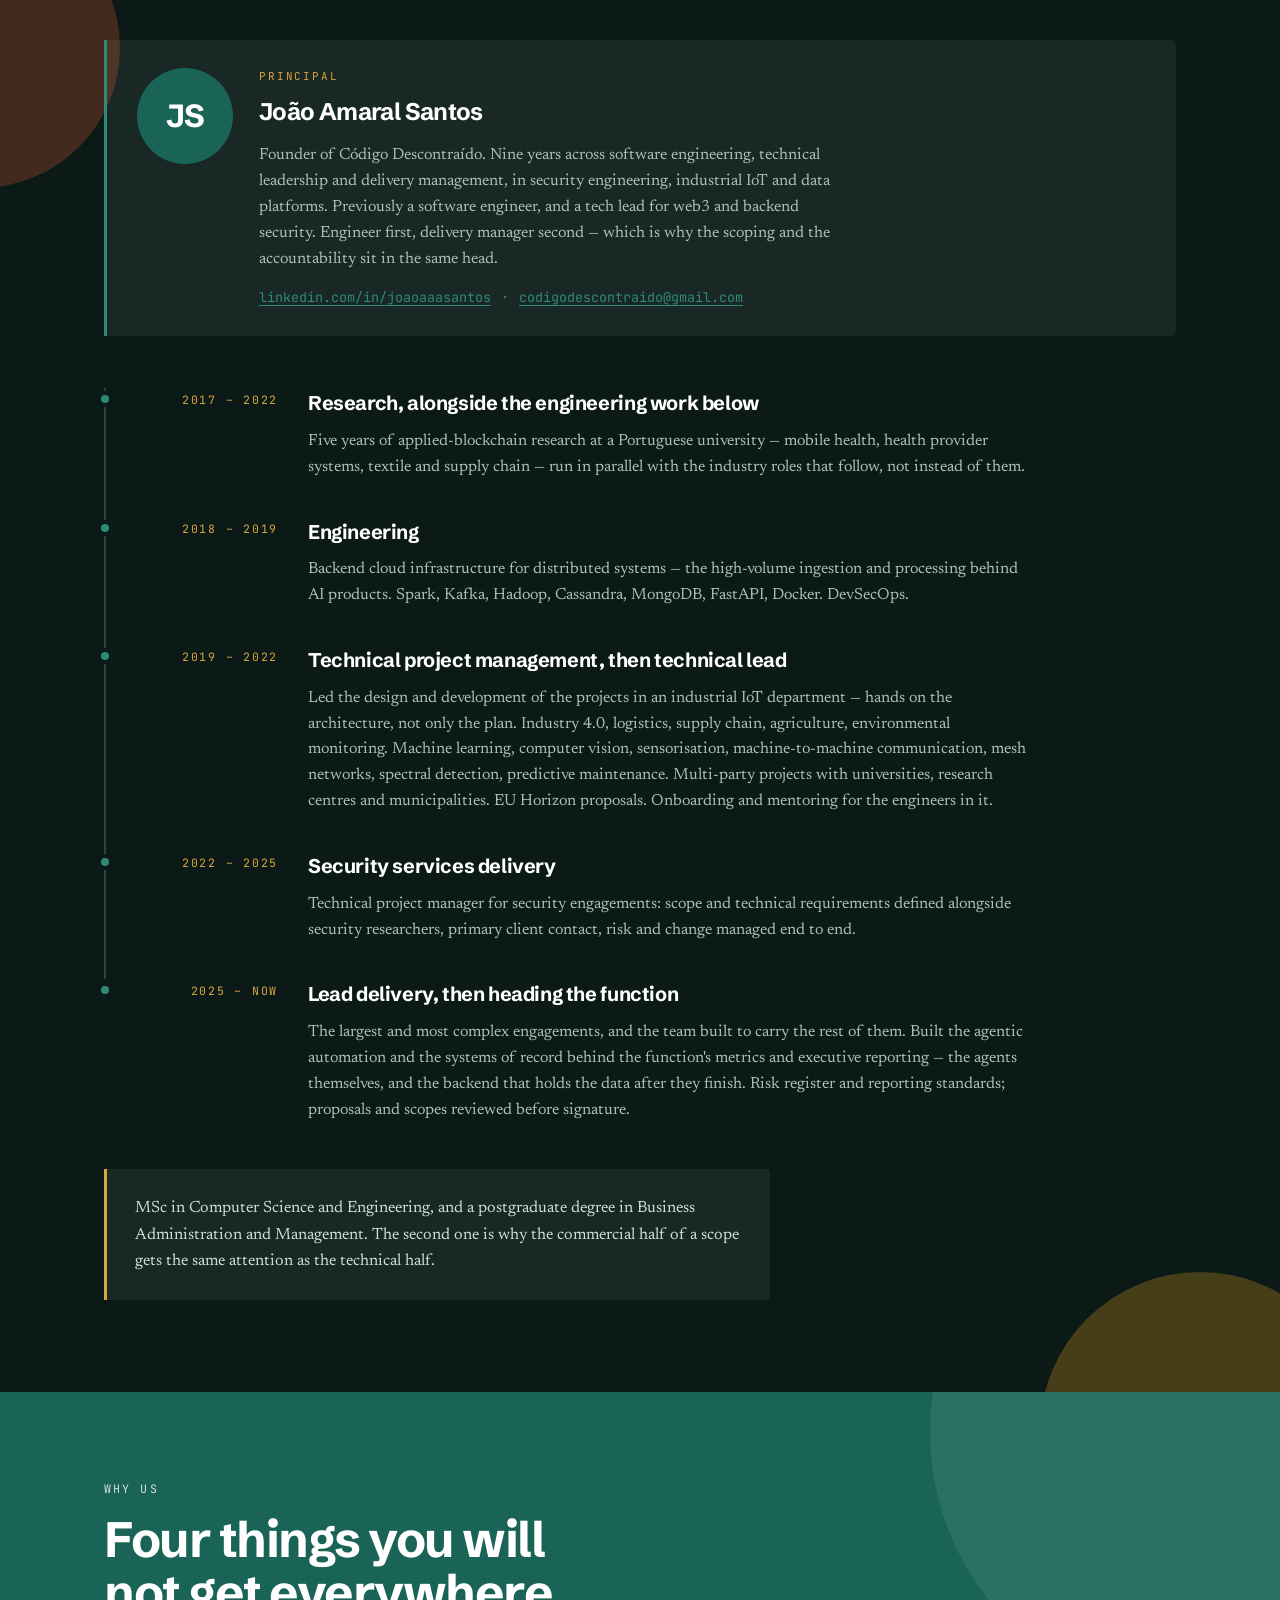
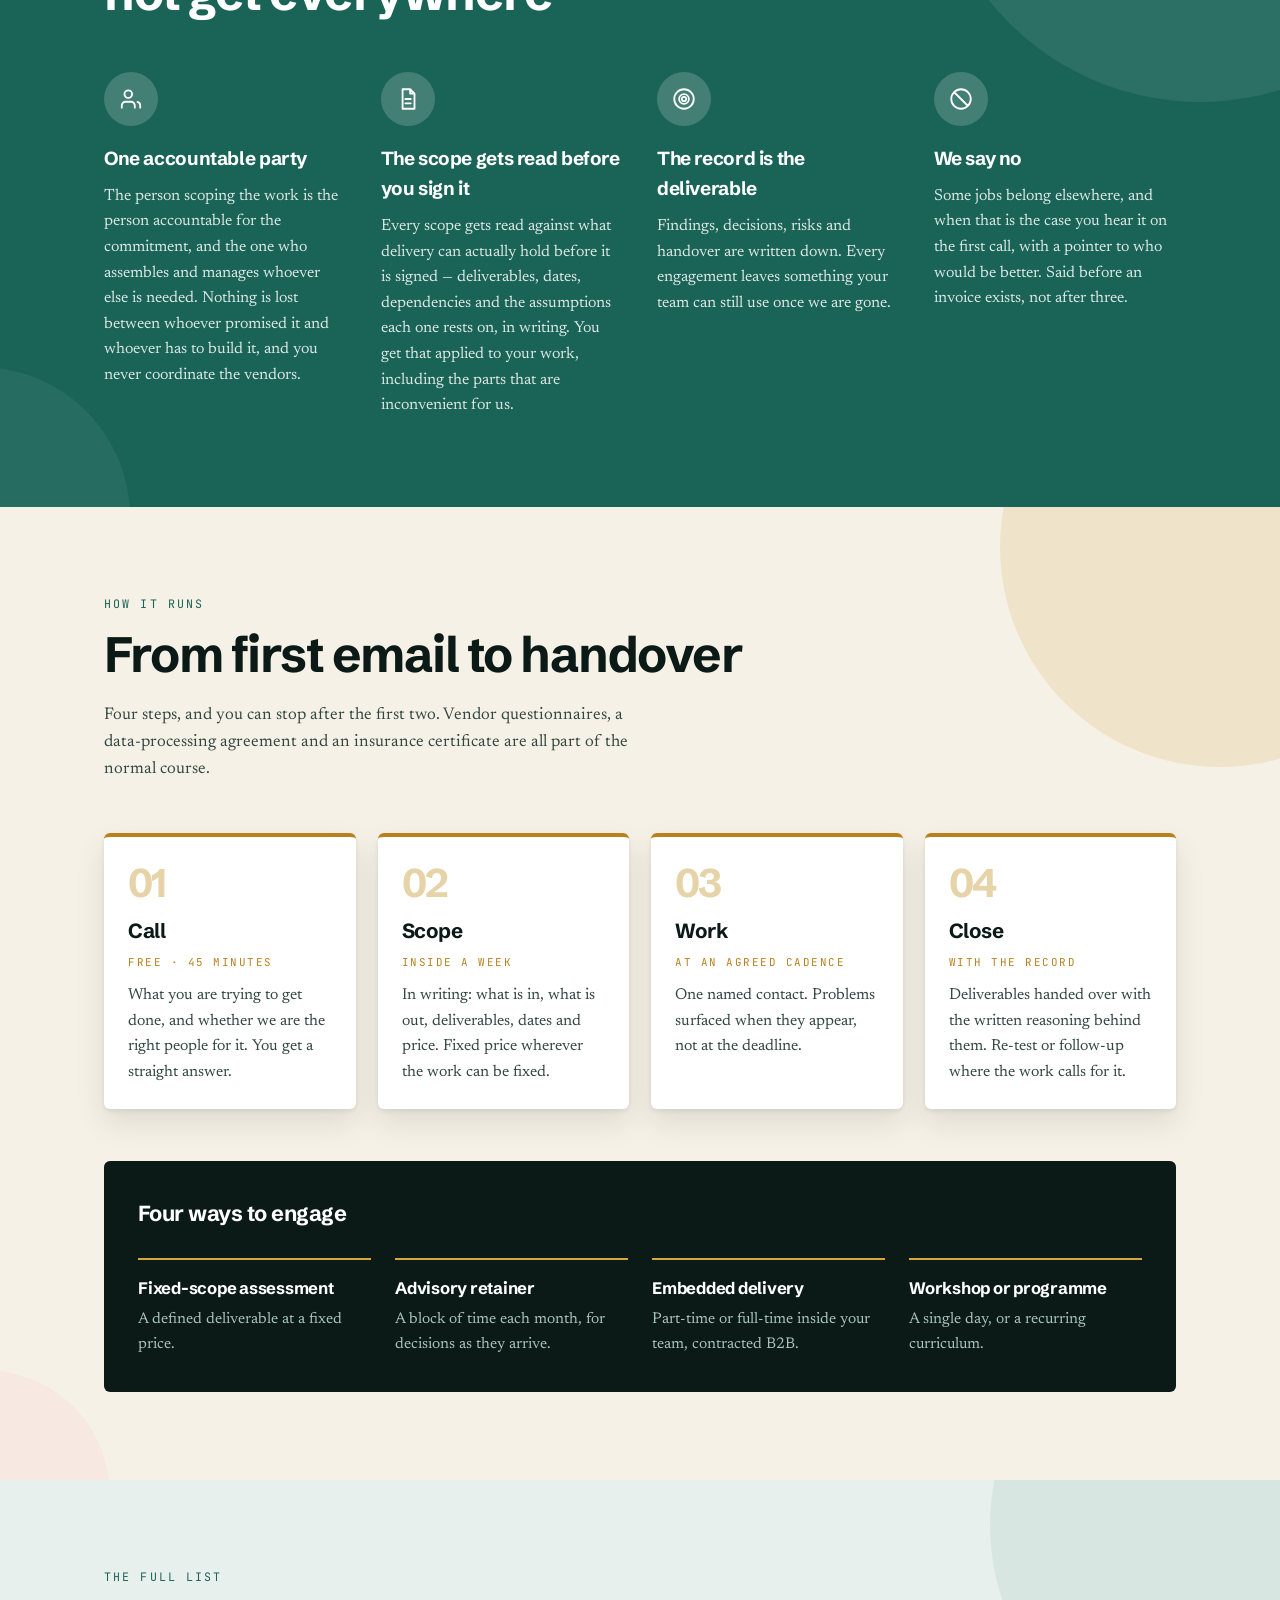
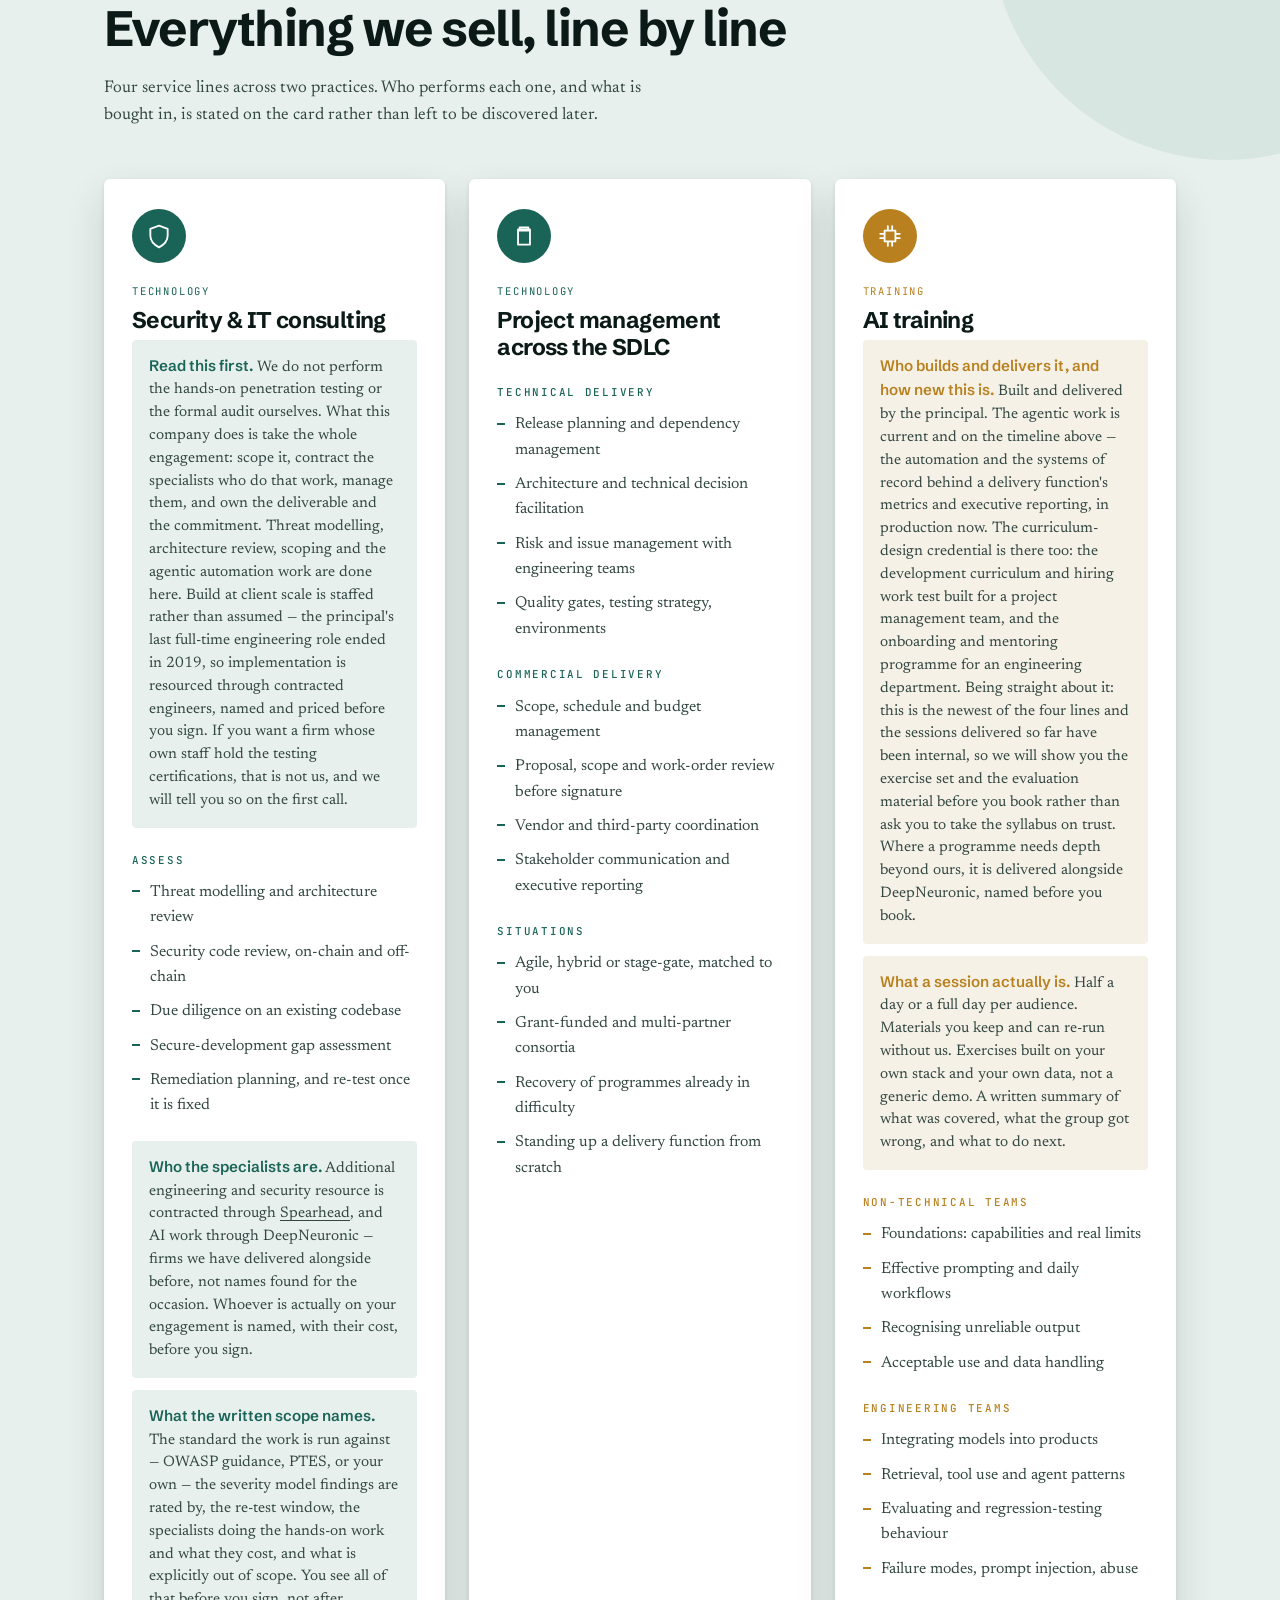
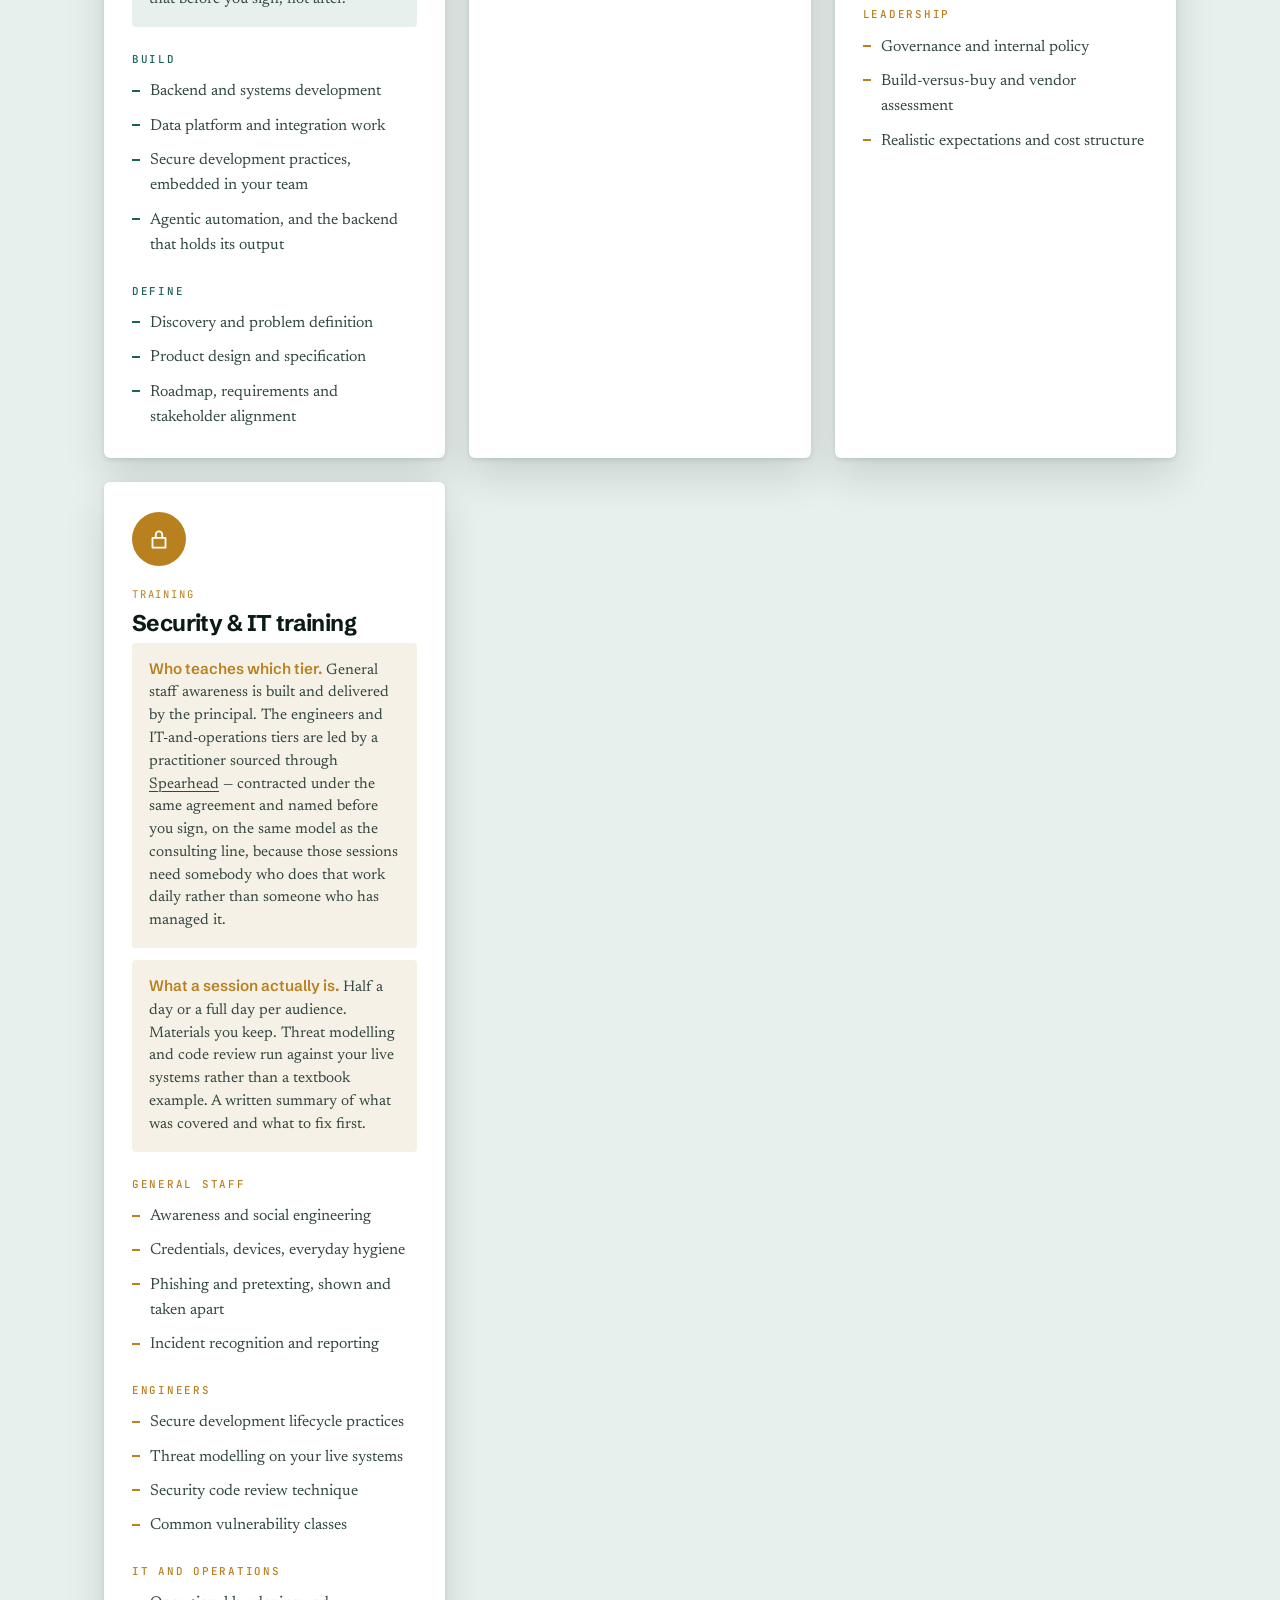
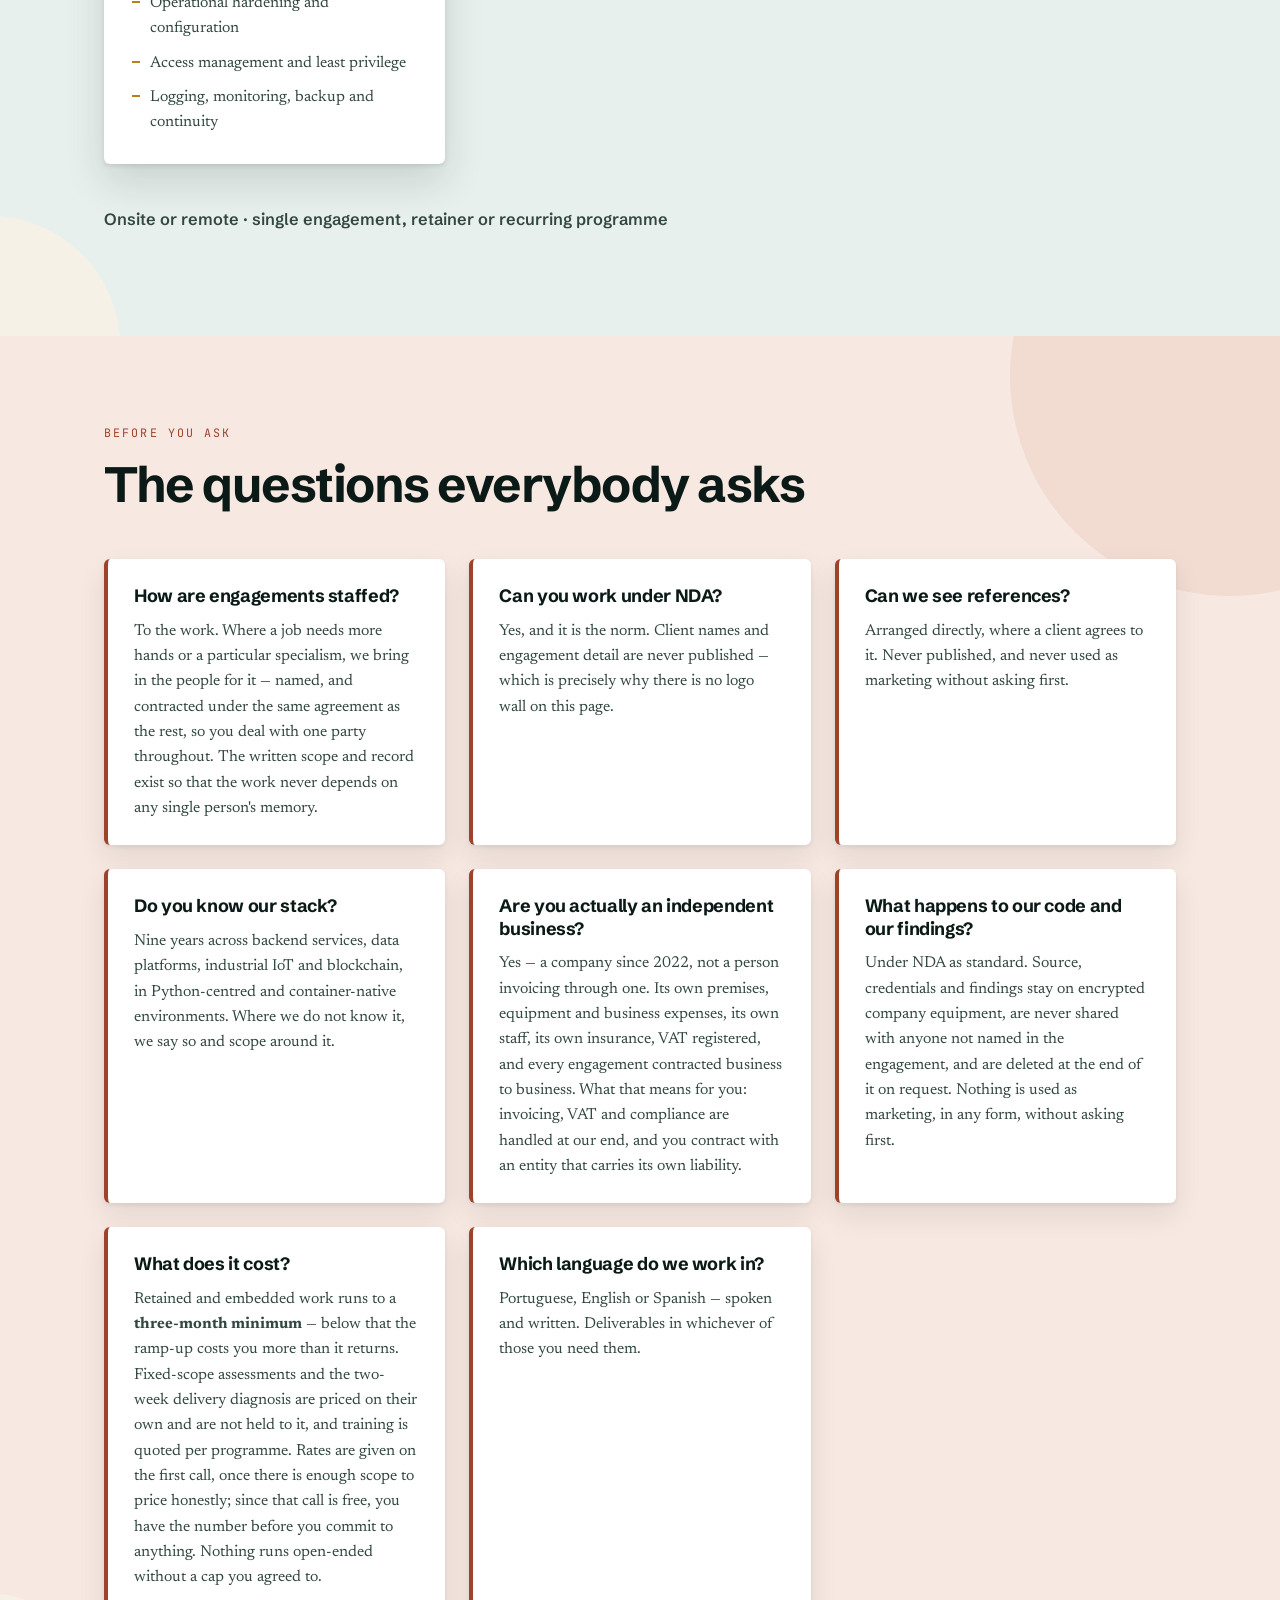
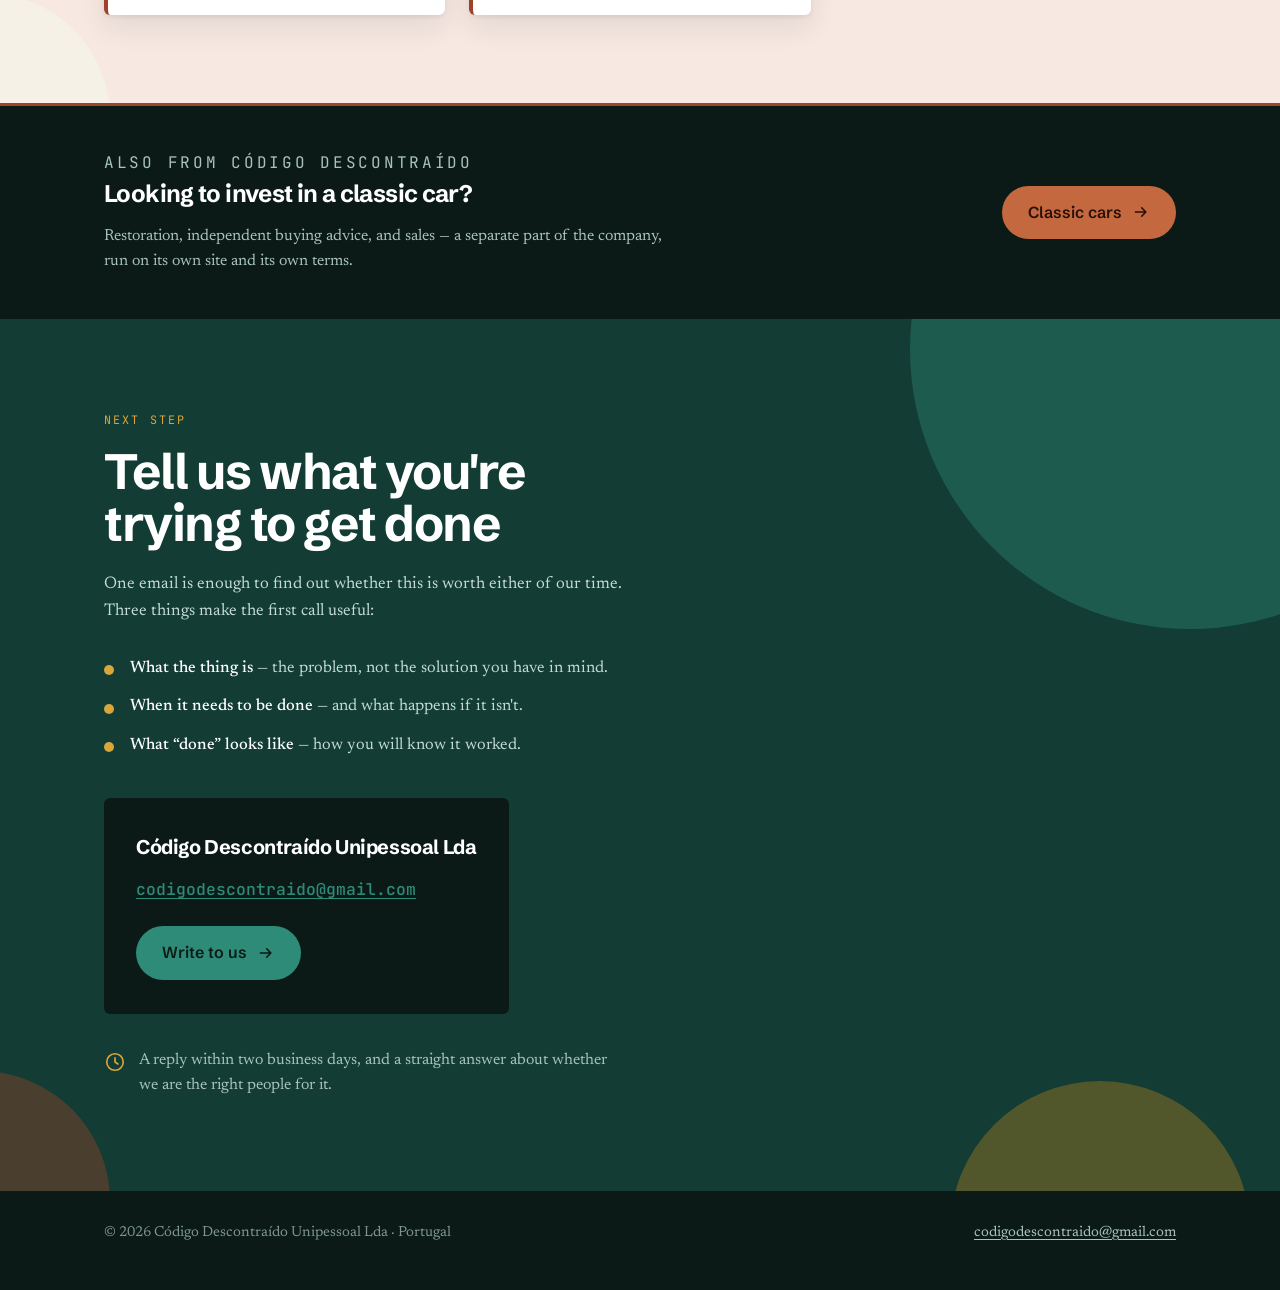
==== commit a4b4f827: "Bind codigodescontraido.com, and fix two contradictions CNAME binds the site to codigodescontraido.c" ====
--- a/index.html
+++ b/index.html
@@ -11,8 +11,8 @@
 <meta property="og:type" content="website">
 <meta property="og:title" content="Código Descontraído">
 <meta property="og:description" content="Most technical projects don't fail on the code. They fail in the gap between what the engineers know and what the client was promised. Nine years on both sides of that gap.">
-<meta property="og:url" content="https://orangelash.github.io/codigo-descontraido-pages/">
-<meta property="og:image" content="https://orangelash.github.io/codigo-descontraido-pages/og.png">
+<meta property="og:url" content="https://codigodescontraido.com/">
+<meta property="og:image" content="https://codigodescontraido.com/og.png">
 <meta name="twitter:card" content="summary_large_image">
 <link rel="preconnect" href="https://fonts.googleapis.com">
 <link rel="preconnect" href="https://fonts.gstatic.com" crossorigin>
@@ -398,11 +398,12 @@
             <b>Read this first.</b> We do not perform the hands-on penetration testing or the
             formal audit ourselves. What this company does is take the whole engagement: scope
             it, contract the specialists who do that work, manage them, and own the deliverable
-            and the commitment. The same goes for anything in <b>Build</b> below and for code
-            review at depth: the principal's last full-time engineering role ended in 2019, so
-            implementation is staffed rather than assumed. Threat modelling, architecture review
-            and the scoping are done here. If you want a firm whose own staff hold the testing
-            certifications, that is not us, and we will tell you so on the first call.
+            and the commitment. Threat modelling, architecture review, scoping and the agentic
+            automation work are done here. Build at client scale is staffed rather than assumed —
+            the principal's last full-time engineering role ended in 2019, so implementation is
+            resourced through contracted engineers, named and priced before you sign. If you want
+            a firm whose own staff hold the testing certifications, that is not us, and we will
+            tell you so on the first call.
           </p>
           <h4>Assess</h4>
           <ul>
@@ -518,10 +519,11 @@
           <h3>Security &amp; IT training</h3>
           <p class="whodoes upfront">
             <b>Who teaches which tier.</b> General staff awareness is built and delivered by the
-            principal. The engineers and IT-and-operations tiers are led by a named practitioner,
-            contracted under the same agreement and named before you sign — the same model as the
-            consulting line, because those sessions need somebody who does that work daily rather
-            than someone who has managed it.
+            principal. The engineers and IT-and-operations tiers are led by a practitioner sourced
+            through <a href="https://spearhead-eu.com">Spearhead</a> — contracted under the same
+            agreement and named before you sign, on the same model as the consulting line, because
+            those sessions need somebody who does that work daily rather than someone who has
+            managed it.
           </p>
           <p class="whodoes">
             <b>What a session actually is.</b> Half a day or a full day per audience. Materials
@@ -603,11 +605,12 @@
         </div>
         <div>
           <h3>What does it cost?</h3>
-          <p>Consulting and delivery engagements run to a <b>three-month minimum</b>, so this
-            is not the right place for a two-day job. Training is quoted per programme and is not
-            held to that minimum. Rates are given on the first call, once there is enough of a
-            scope to price honestly — and since that call is free, you have the number before you
-            commit to anything. Nothing runs open-ended without a cap you agreed to.</p>
+          <p>Retained and embedded work runs to a <b>three-month minimum</b> — below that the
+            ramp-up costs you more than it returns. Fixed-scope assessments and the two-week
+            delivery diagnosis are priced on their own and are not held to it, and training is
+            quoted per programme. Rates are given on the first call, once there is enough scope
+            to price honestly; since that call is free, you have the number before you commit to
+            anything. Nothing runs open-ended without a cap you agreed to.</p>
         </div>
         <div>
           <h3>Which language do we work in?</h3>
@@ -628,7 +631,7 @@
           <p>Restoration, independent buying advice, and sales — a separate part of the company,
             run on its own site and its own terms.</p>
         </div>
-        <a class="btn btn-cross" href="https://orangelash.github.io/codigo-descontraido-cars-consulting-pages/">
+        <a class="btn btn-cross" href="https://classics.codigodescontraido.com/">
           Classic cars
           <svg viewBox="0 0 24 24" aria-hidden="true"><use href="#i-arrow"/></svg>
         </a>
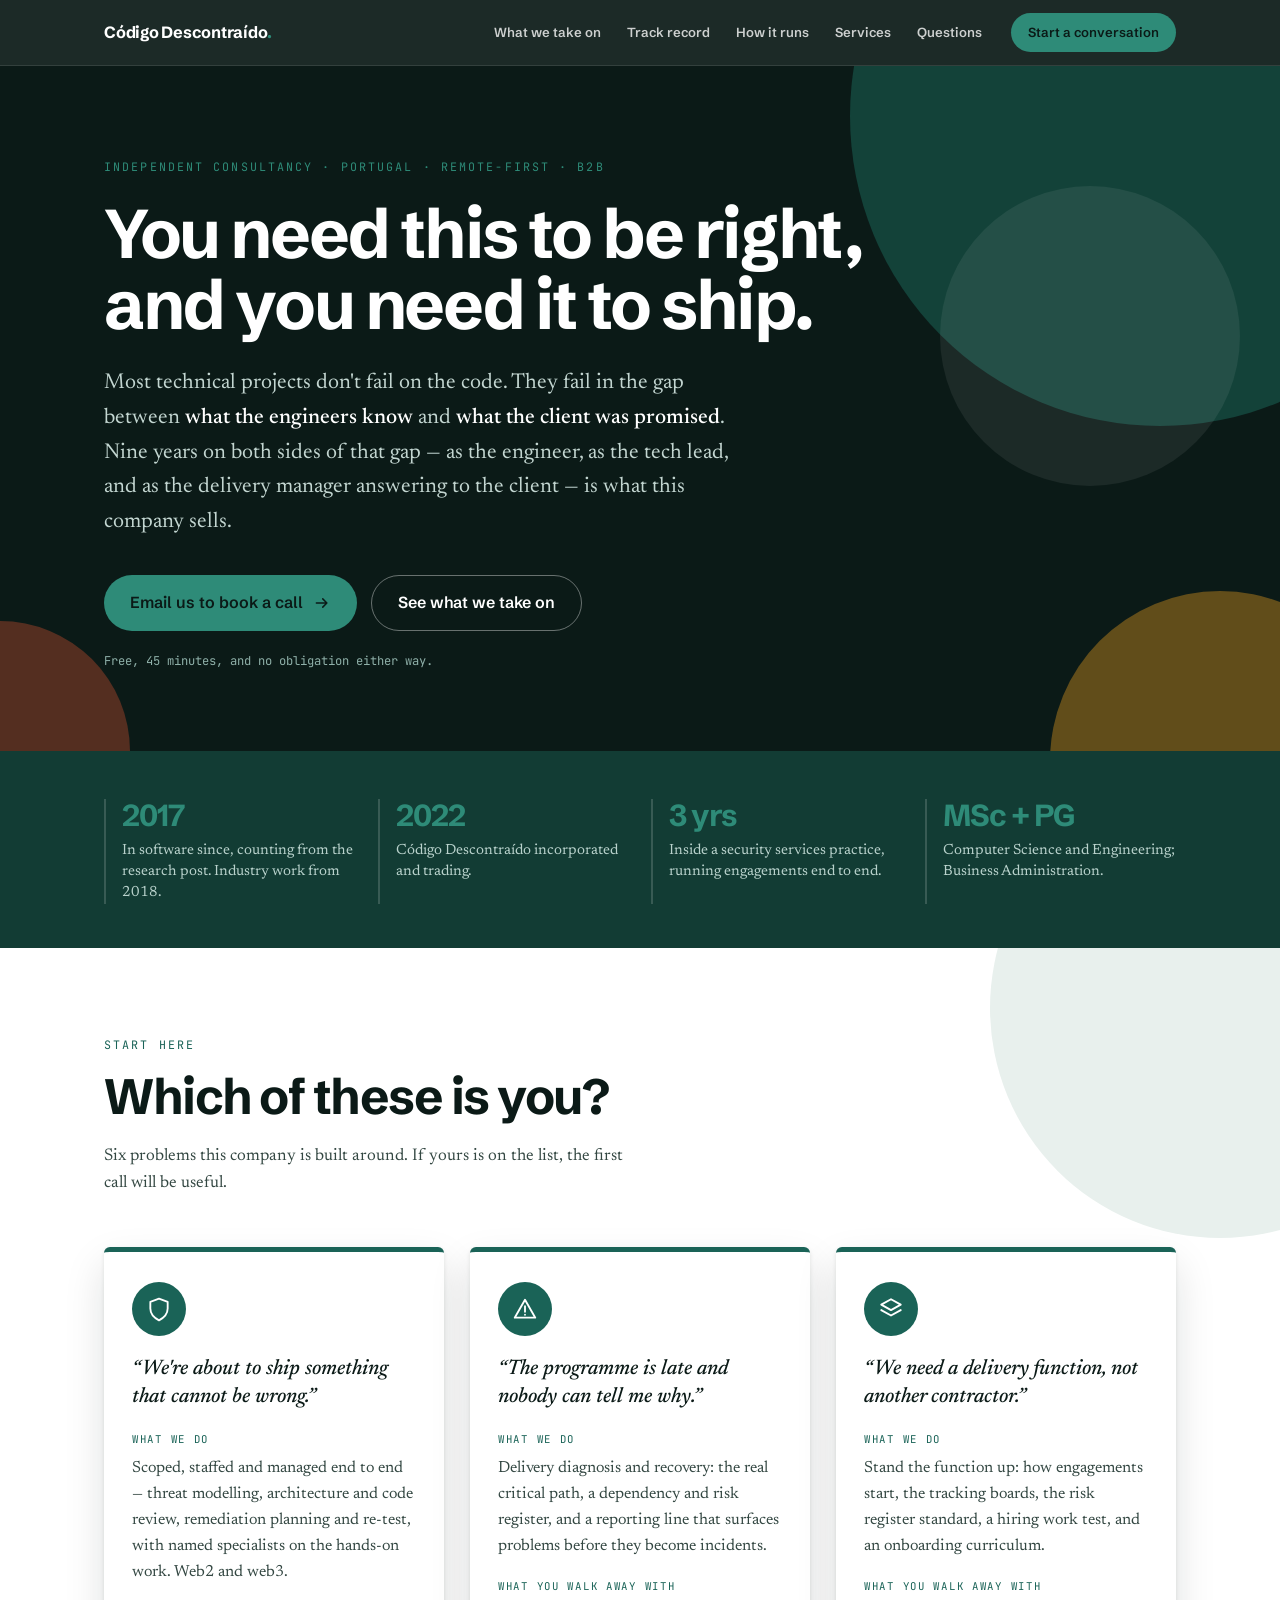
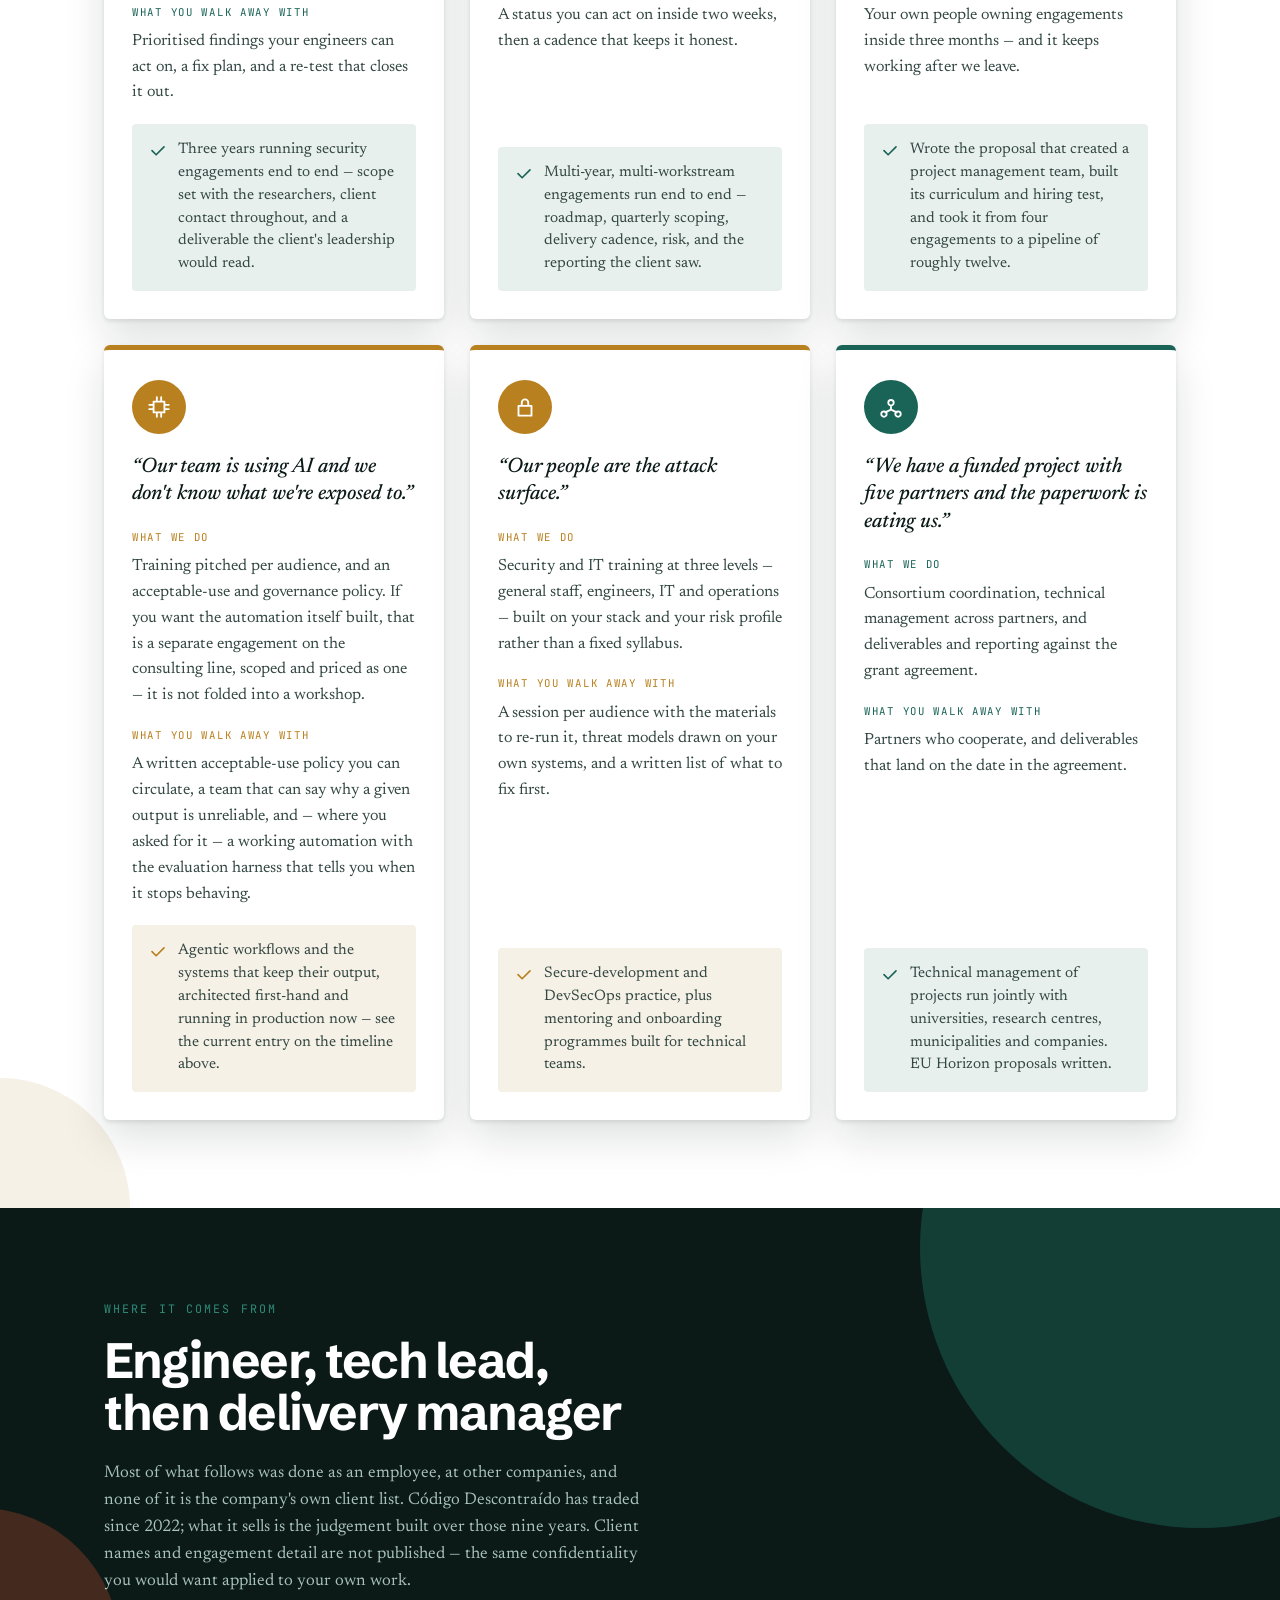
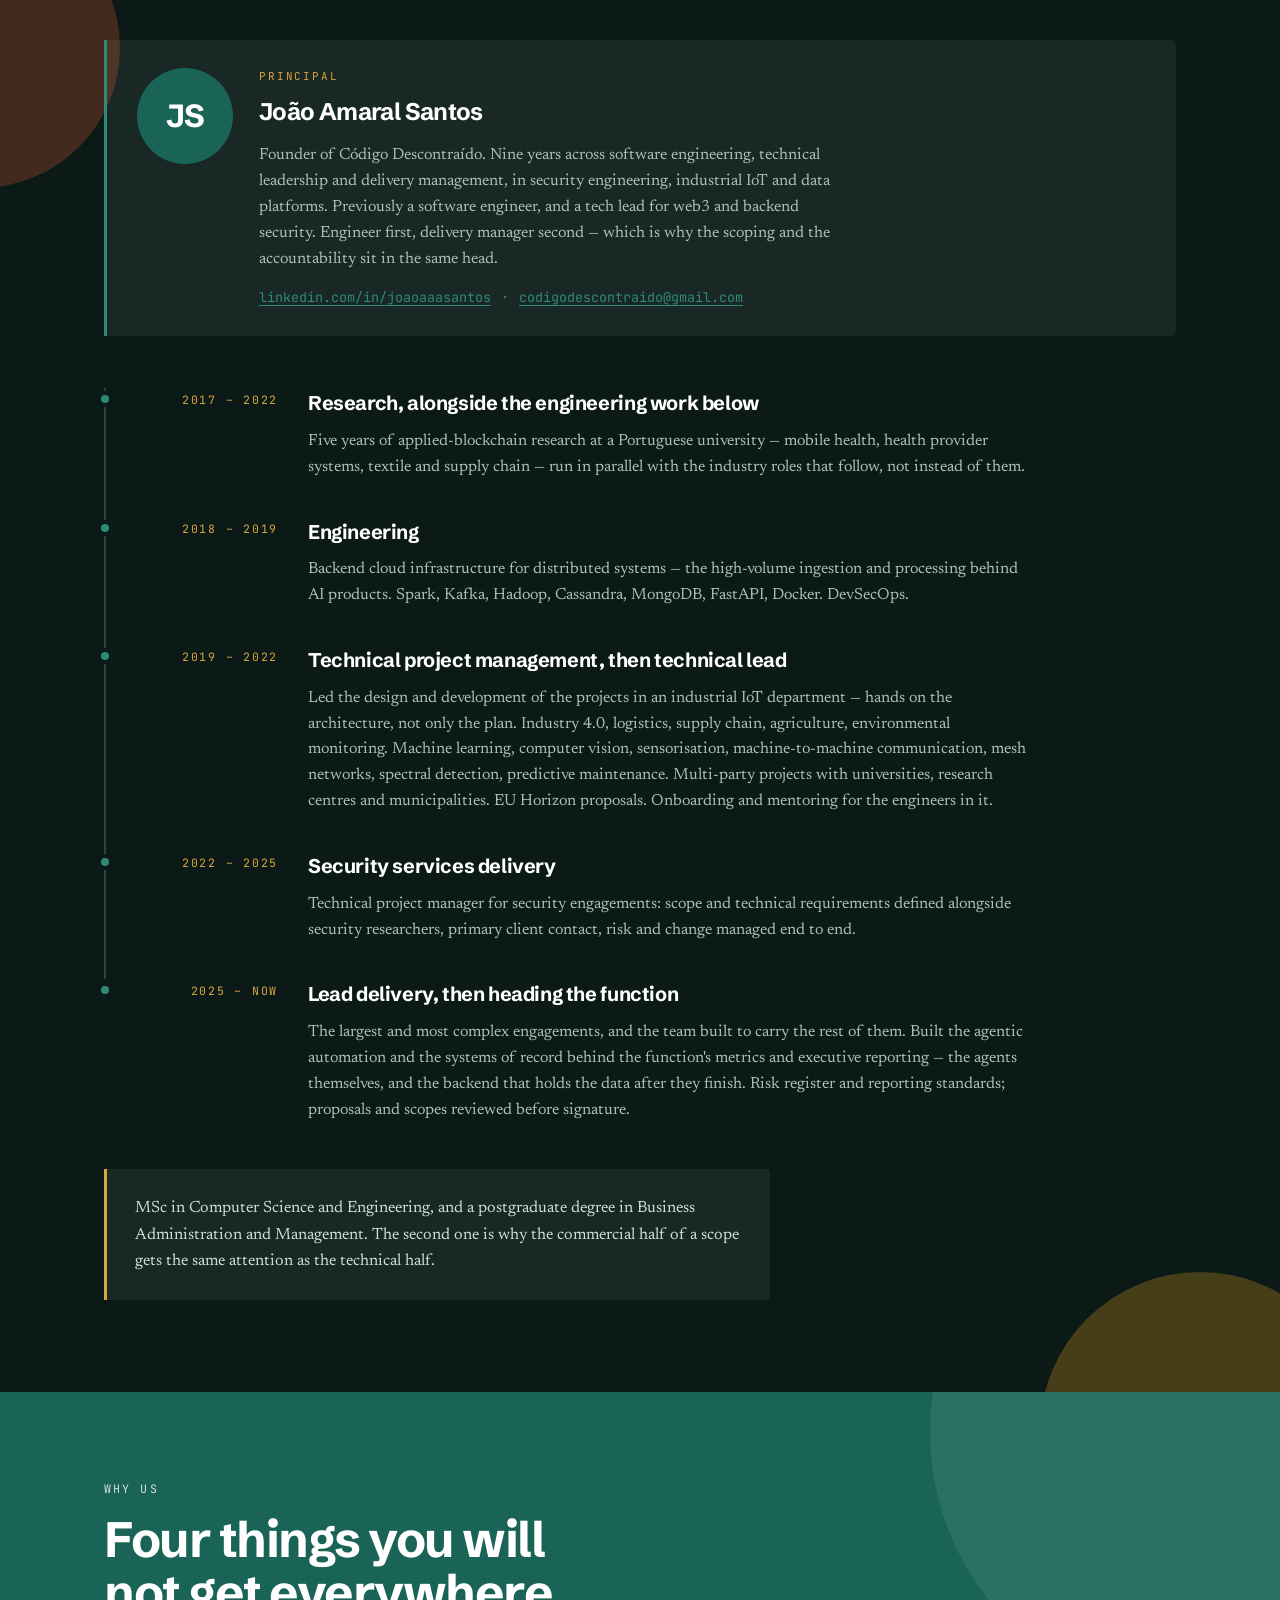
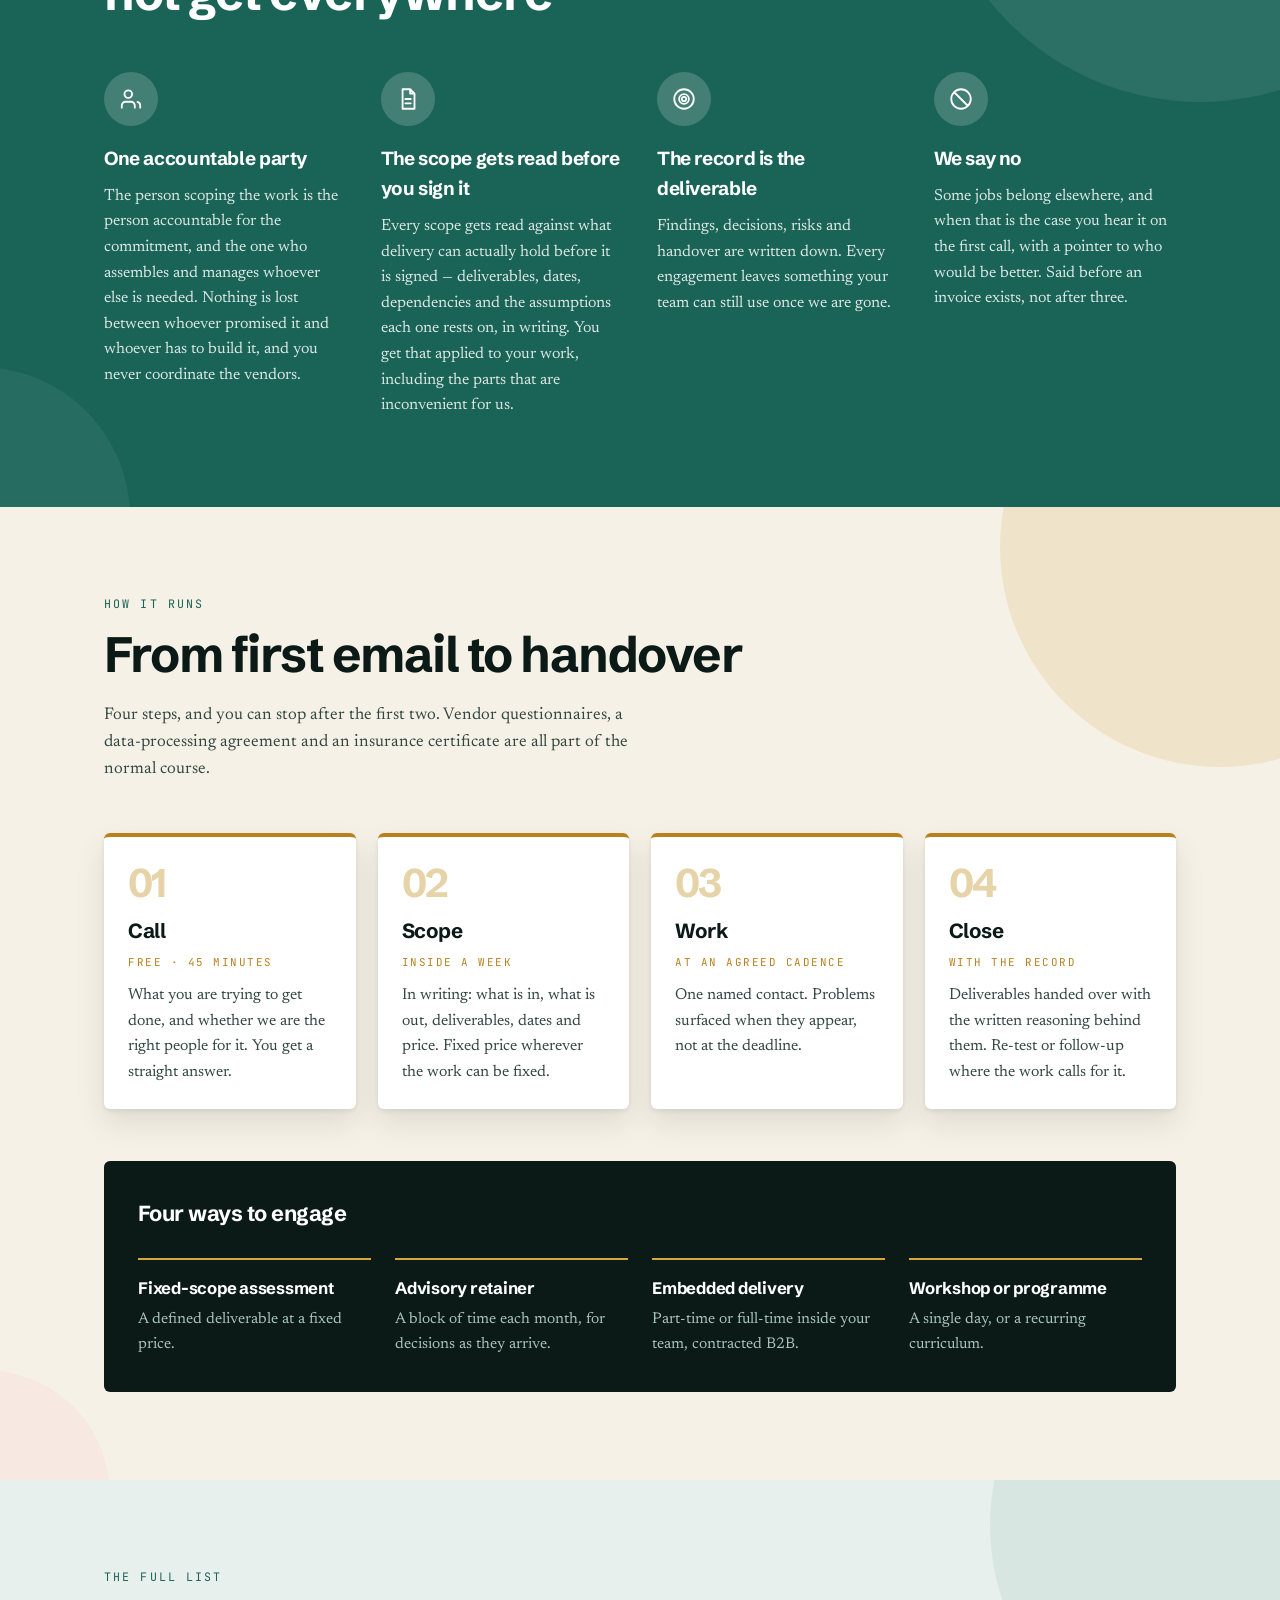
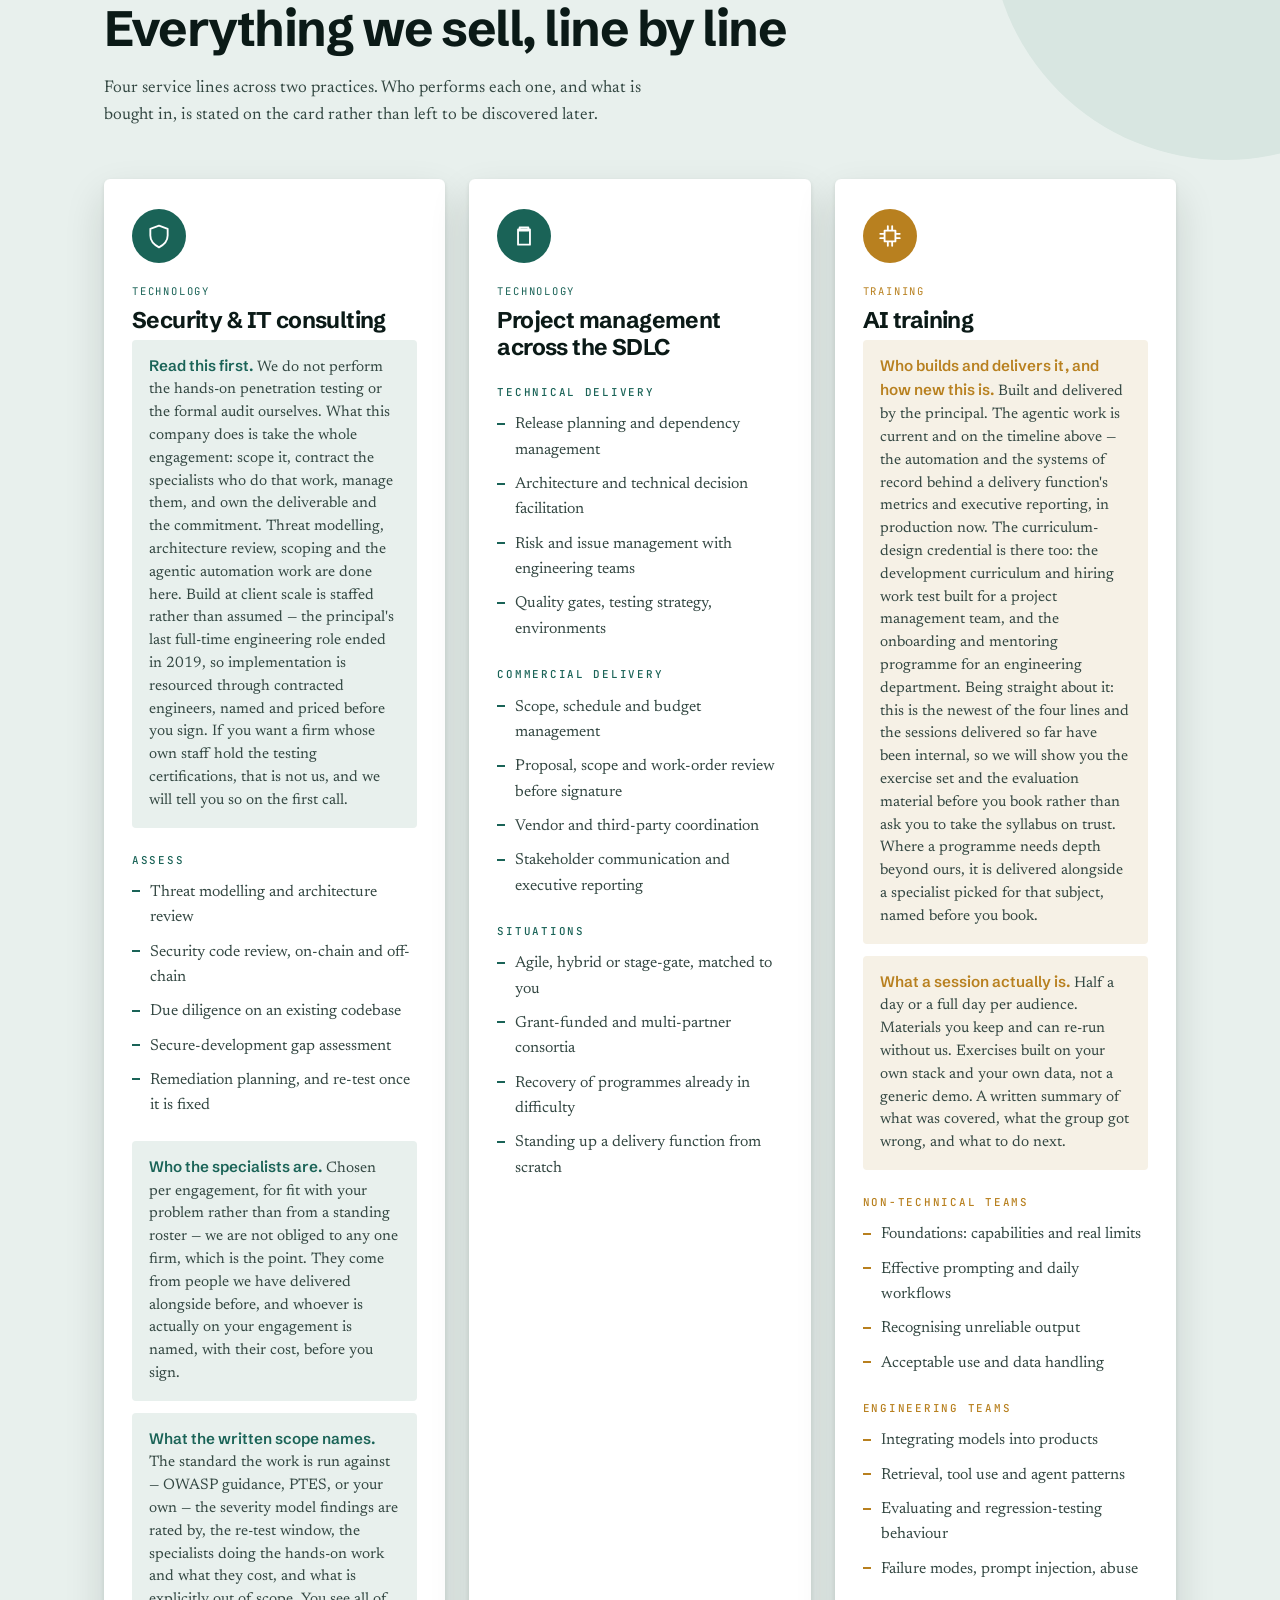
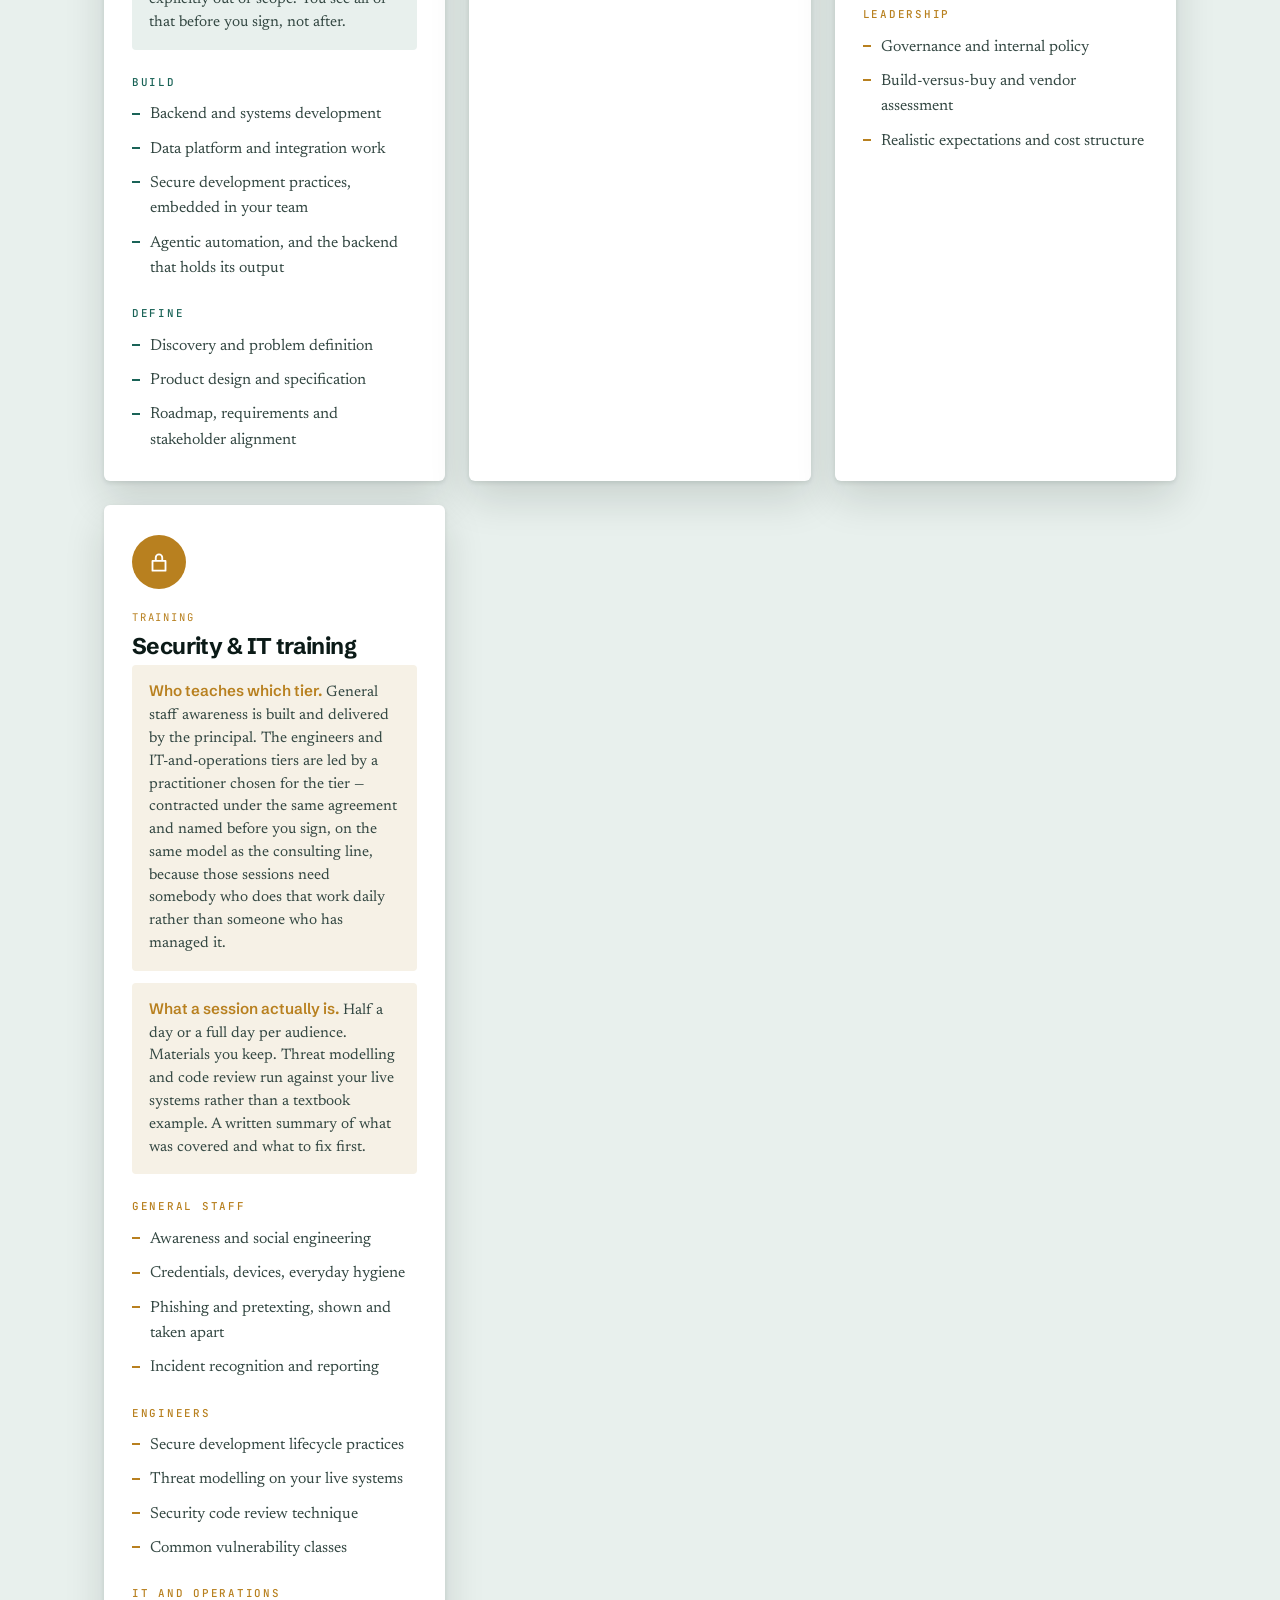
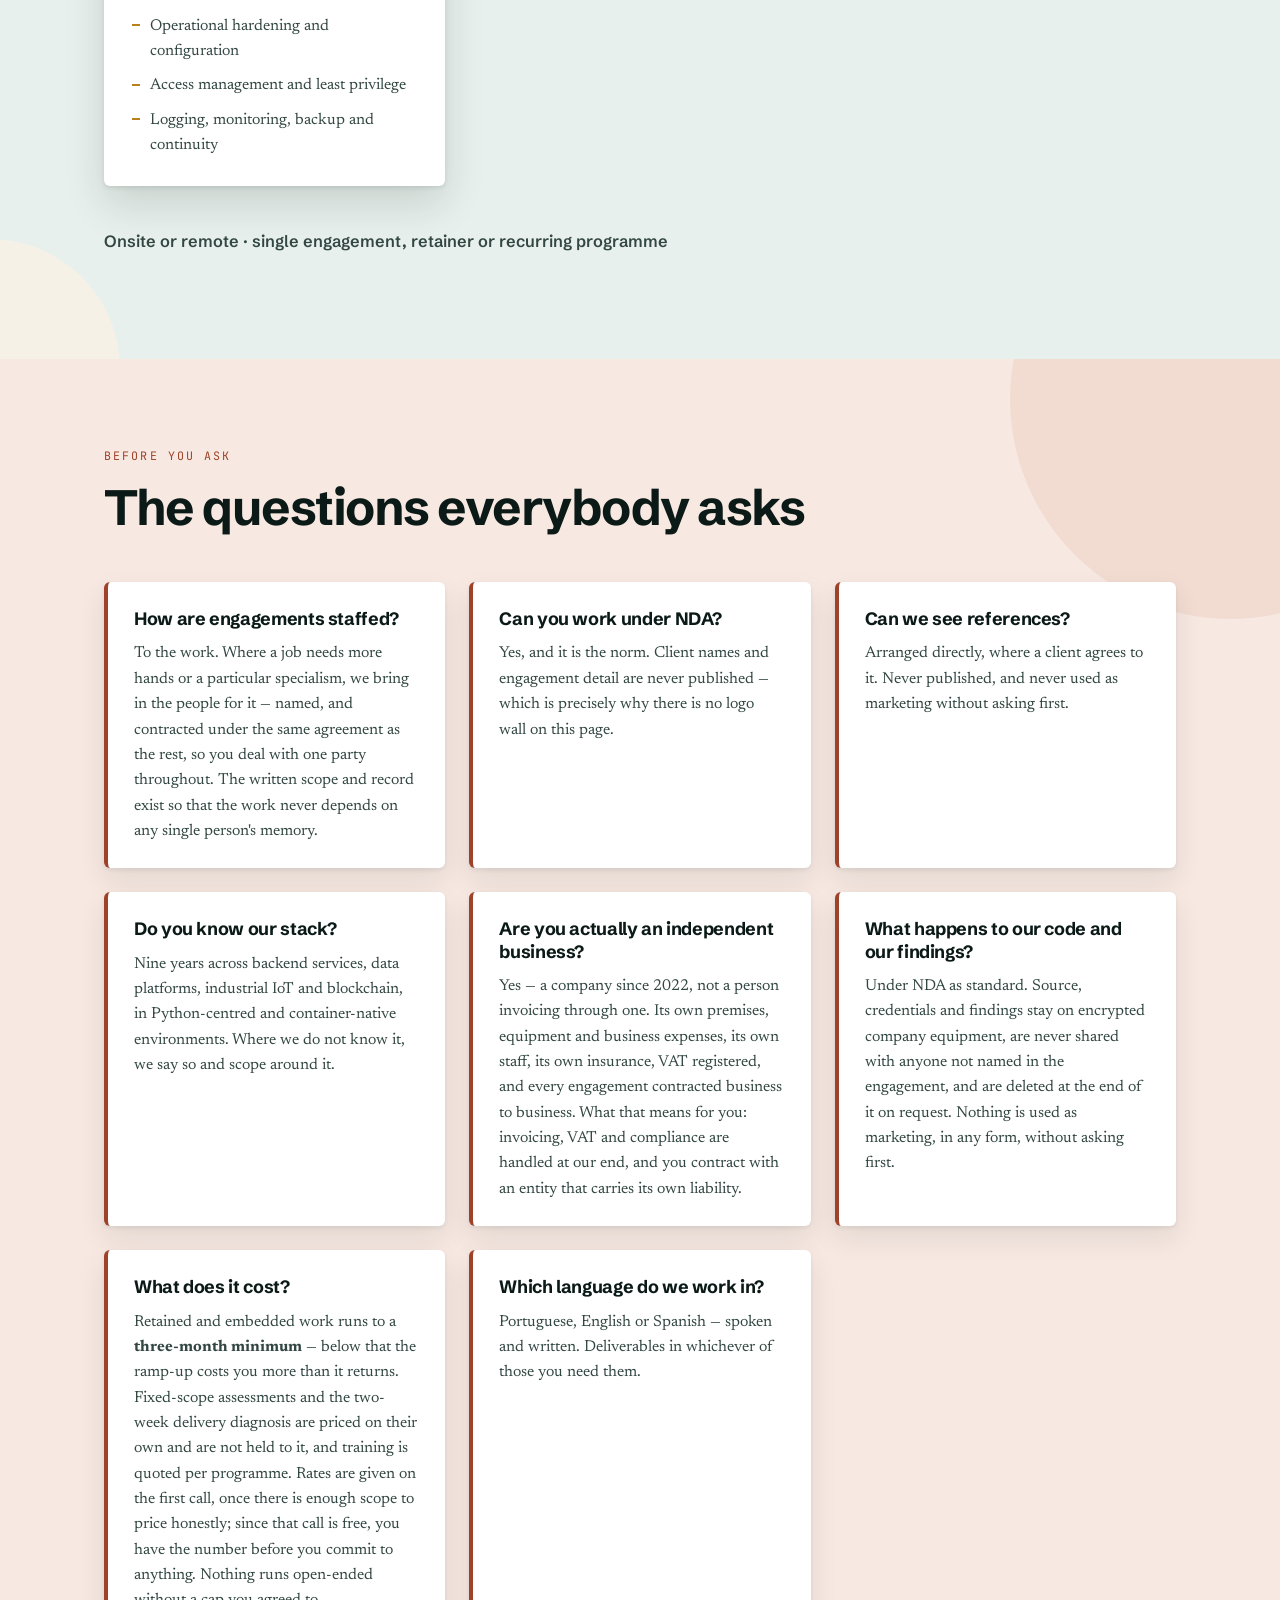
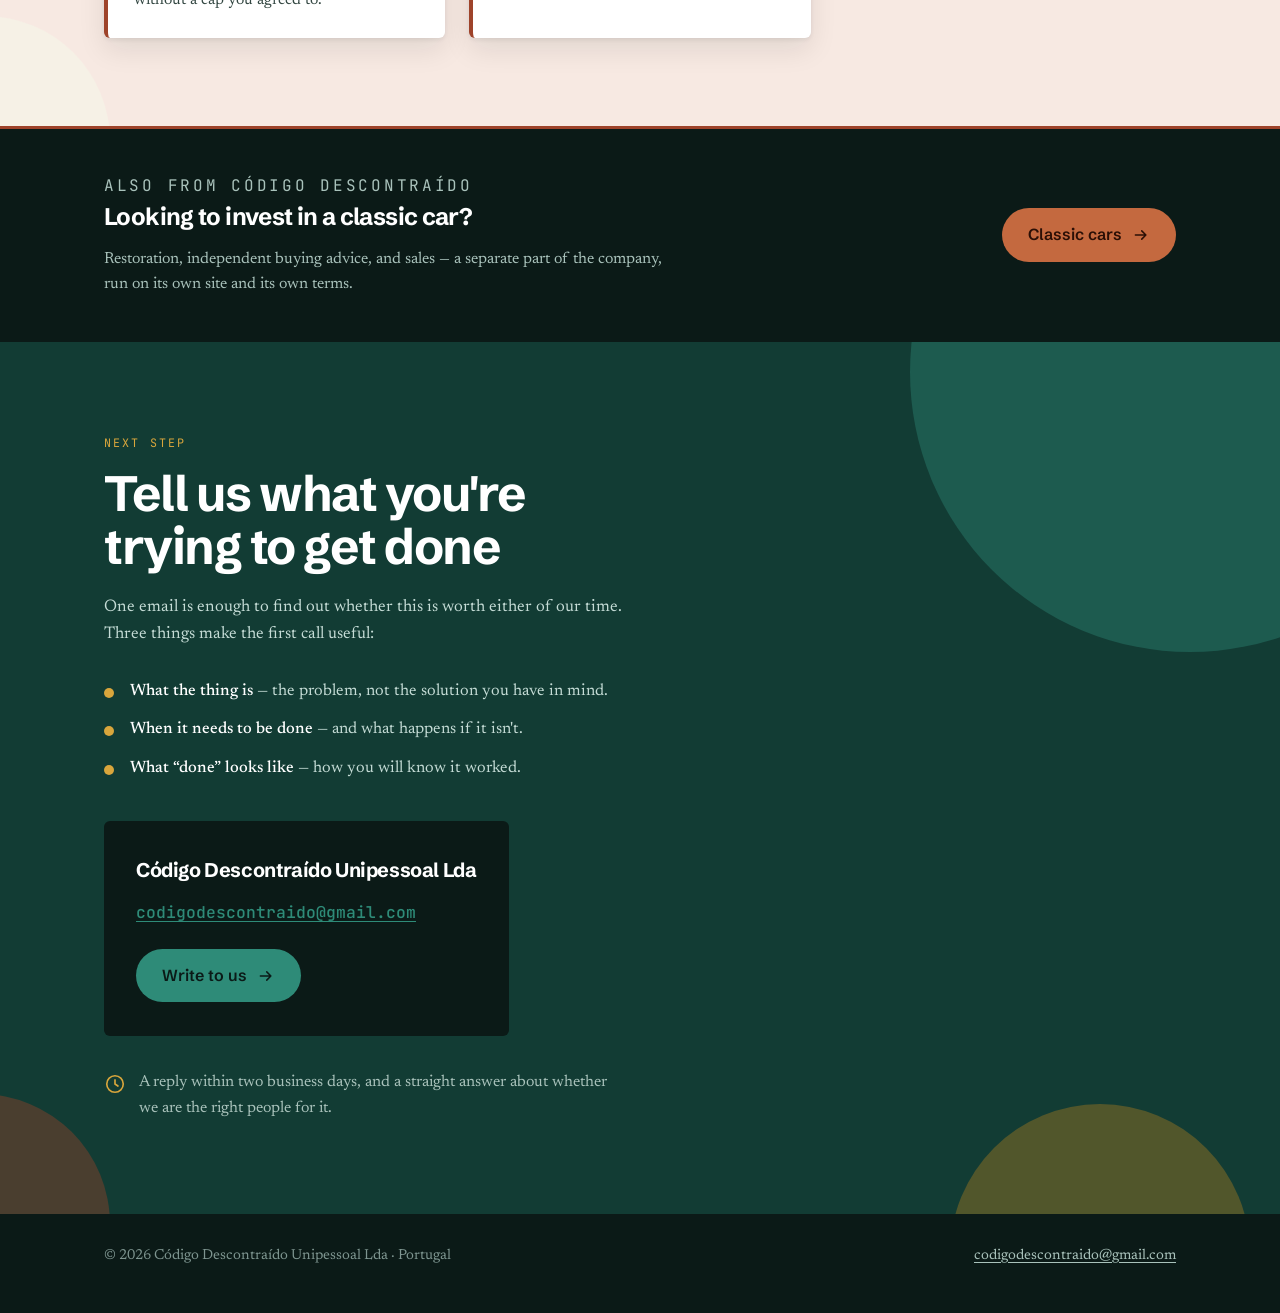
==== commit 0827e84b: "Keep subcontracted vendors unnamed, chosen per engagement Naming the firms implied a standing roster" ====
--- a/index.html
+++ b/index.html
@@ -414,11 +414,10 @@
             <li>Remediation planning, and re-test once it is fixed</li>
           </ul>
           <p class="whodoes">
-            <b>Who the specialists are.</b> Additional engineering and security resource is
-            contracted through <a href="https://spearhead-eu.com">Spearhead</a>, and AI work
-            through DeepNeuronic — firms we have delivered alongside before, not names found for
-            the occasion. Whoever is actually on your engagement is named, with their cost,
-            before you sign.
+            <b>Who the specialists are.</b> Chosen per engagement, for fit with your problem
+            rather than from a standing roster — we are not obliged to any one firm, which is
+            the point. They come from people we have delivered alongside before, and whoever is
+            actually on your engagement is named, with their cost, before you sign.
           </p>
           <p class="whodoes">
             <b>What the written scope names.</b> The standard the work is run against — OWASP
@@ -481,9 +480,9 @@
             onboarding and mentoring programme for an engineering department. Being straight
             about it: this is the newest of the four lines and the sessions delivered so far have
             been internal, so we will show you the exercise set and the evaluation material
-            before you book rather than ask you to take the syllabus on trust. Where a
-            programme needs depth beyond ours, it is delivered alongside DeepNeuronic, named
-            before you book.
+            before you book rather than ask you to take the syllabus on trust. Where a programme
+            needs depth beyond ours, it is delivered alongside a specialist picked for that
+            subject, named before you book.
           </p>
           <p class="whodoes">
             <b>What a session actually is.</b> Half a day or a full day per audience. Materials
@@ -519,11 +518,10 @@
           <h3>Security &amp; IT training</h3>
           <p class="whodoes upfront">
             <b>Who teaches which tier.</b> General staff awareness is built and delivered by the
-            principal. The engineers and IT-and-operations tiers are led by a practitioner sourced
-            through <a href="https://spearhead-eu.com">Spearhead</a> — contracted under the same
-            agreement and named before you sign, on the same model as the consulting line, because
-            those sessions need somebody who does that work daily rather than someone who has
-            managed it.
+            principal. The engineers and IT-and-operations tiers are led by a practitioner chosen
+            for the tier — contracted under the same agreement and named before you sign, on the
+            same model as the consulting line, because those sessions need somebody who does that
+            work daily rather than someone who has managed it.
           </p>
           <p class="whodoes">
             <b>What a session actually is.</b> Half a day or a full day per audience. Materials
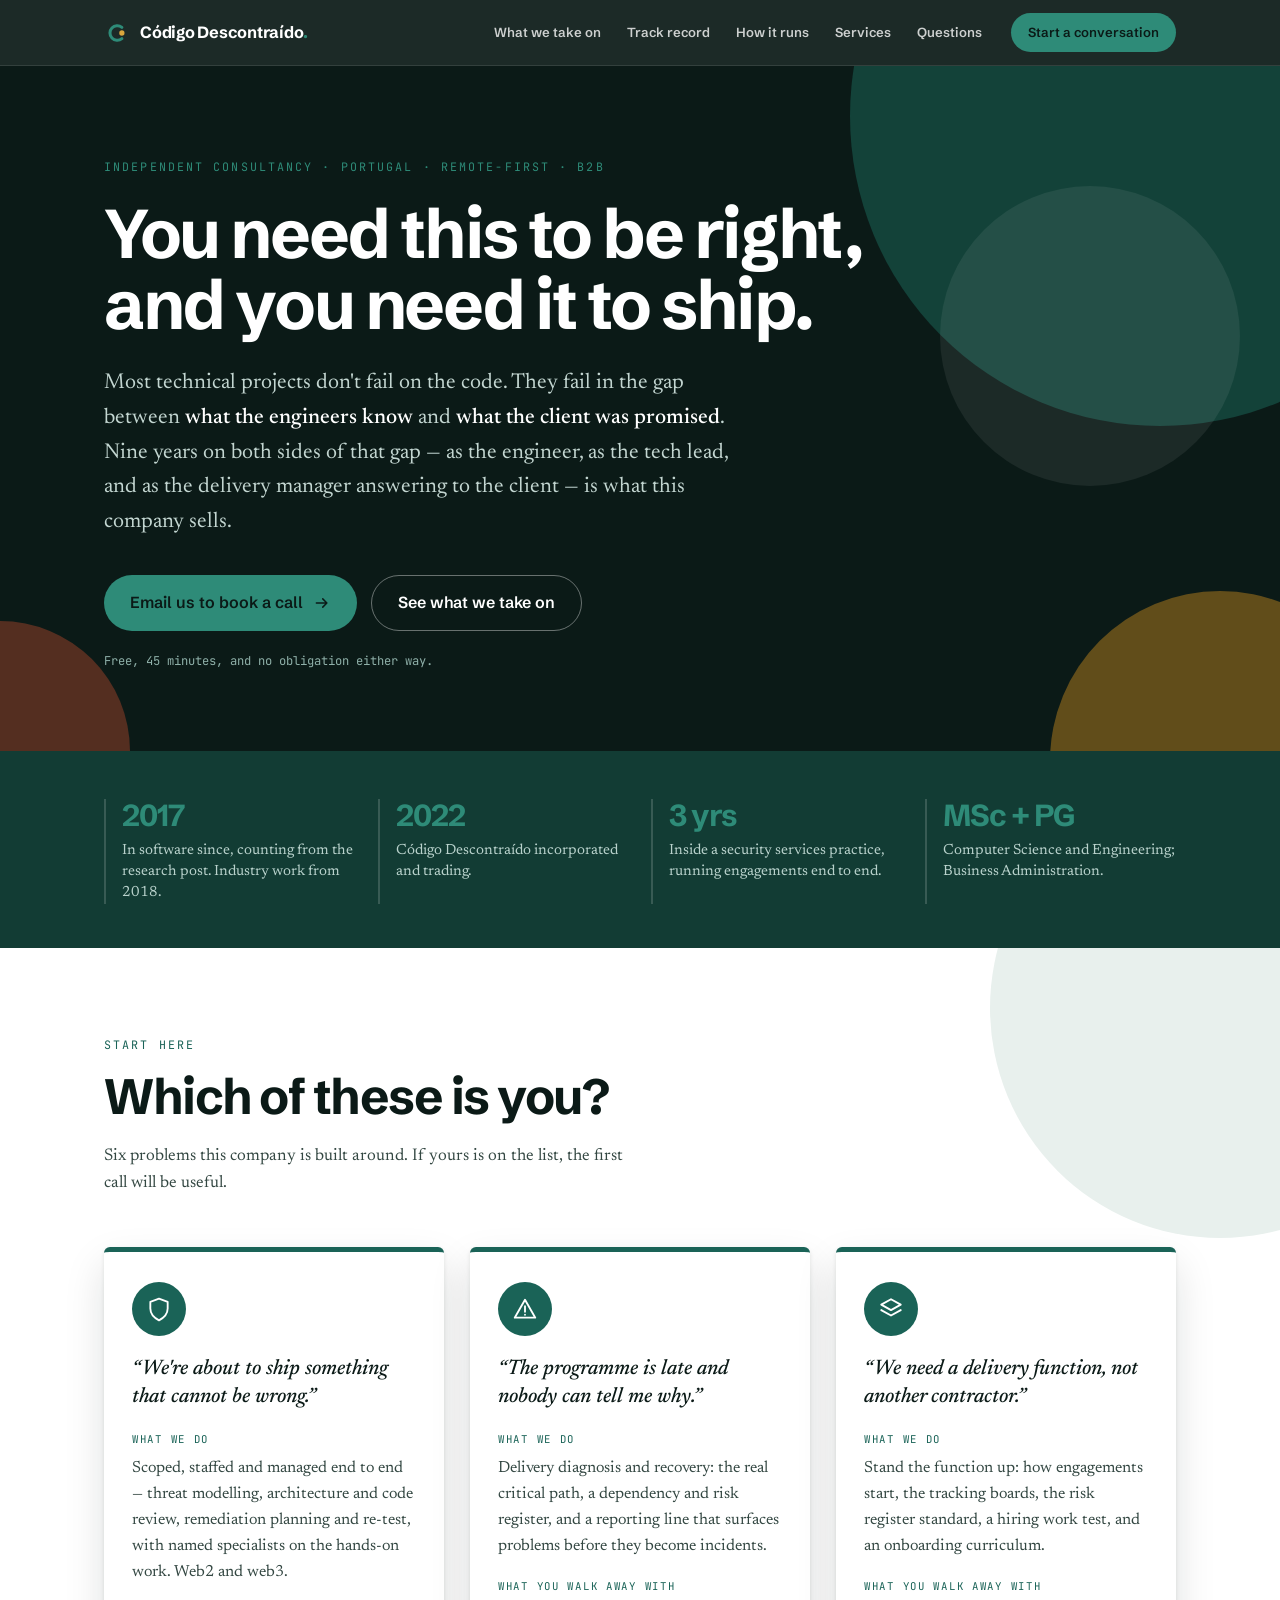
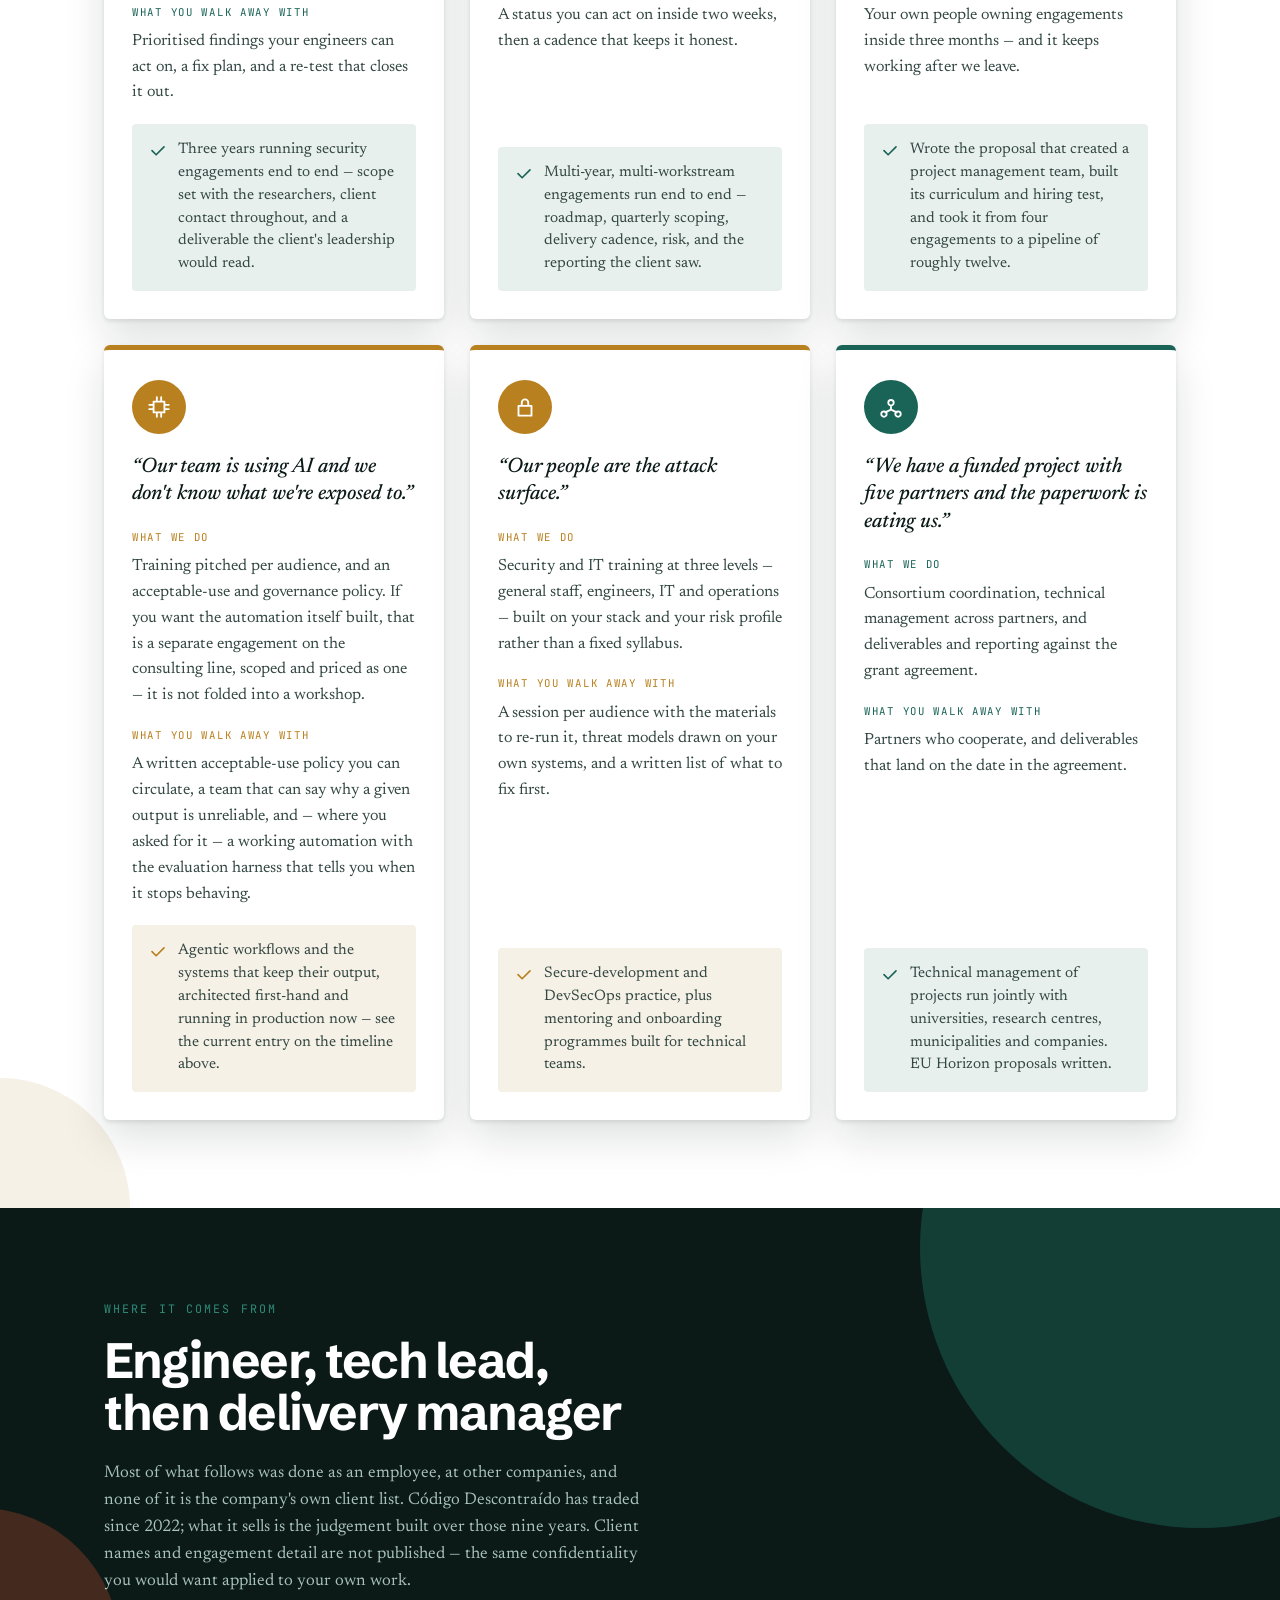
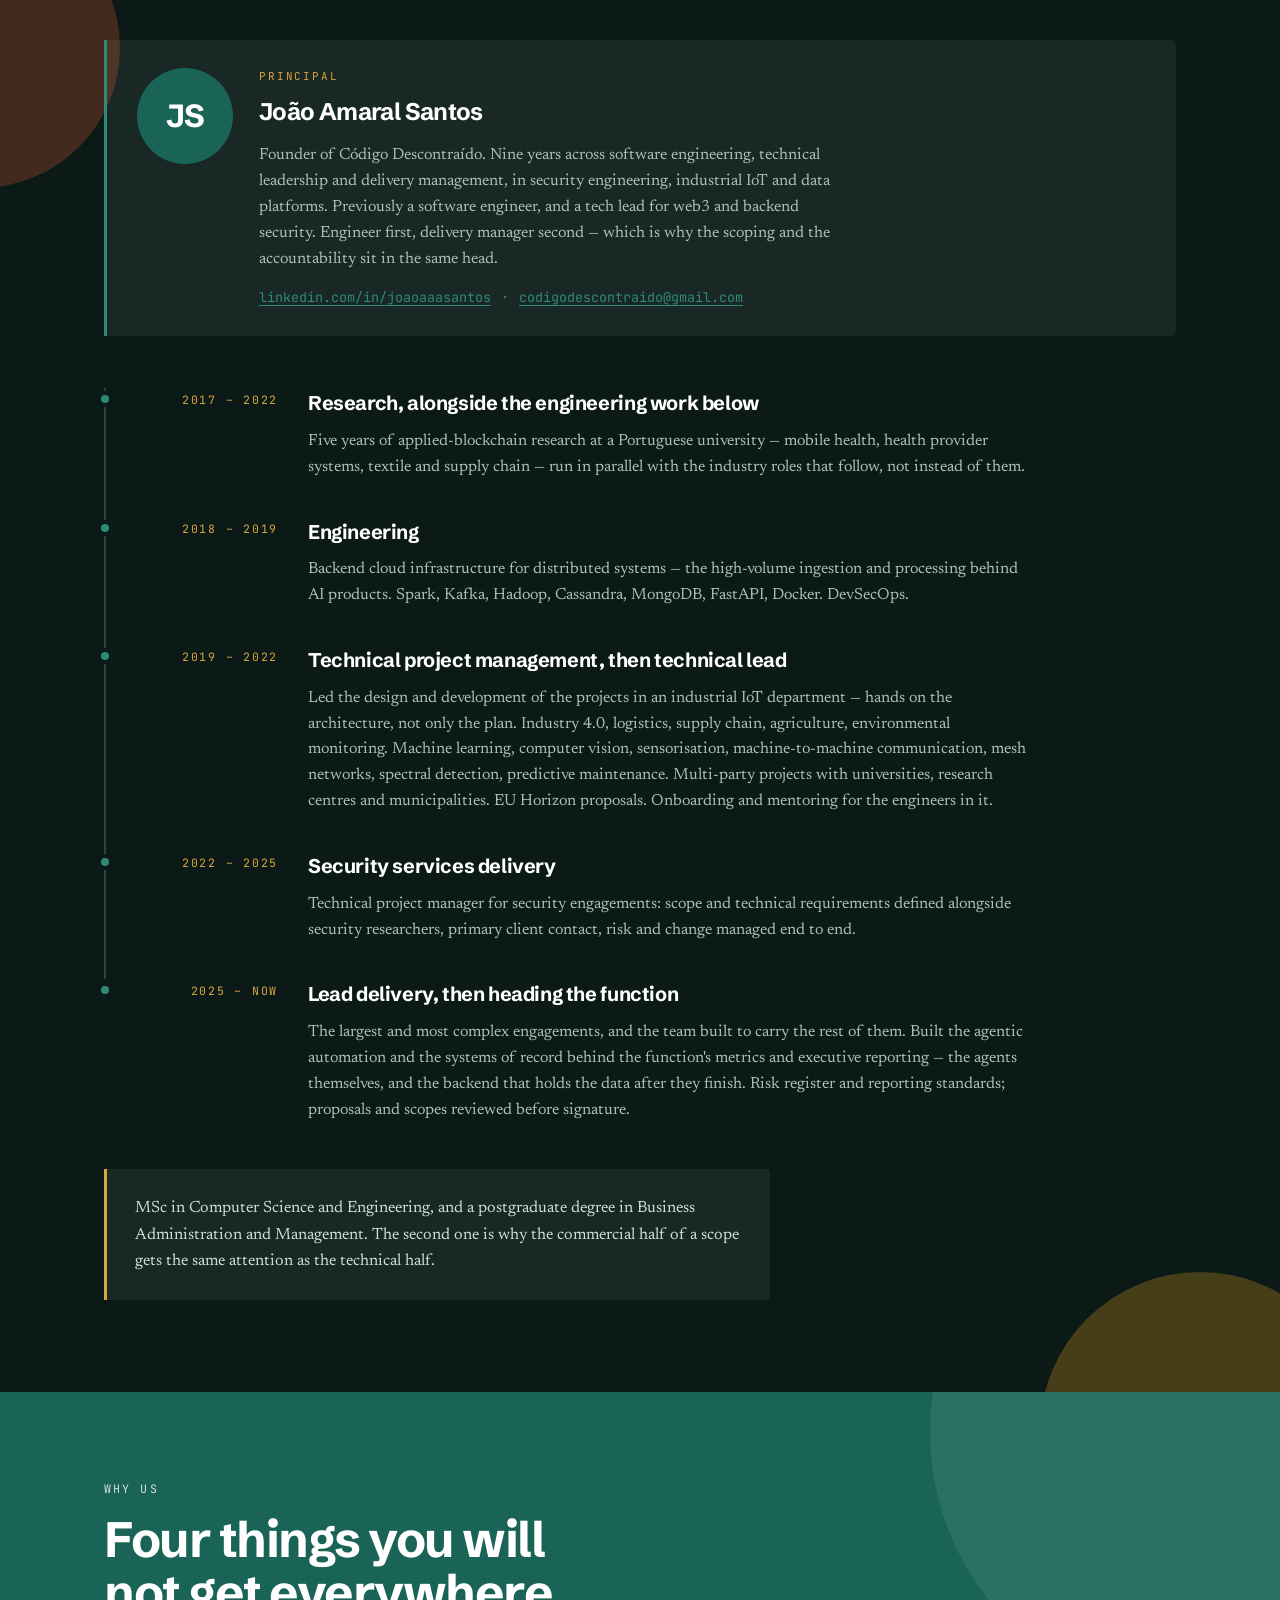
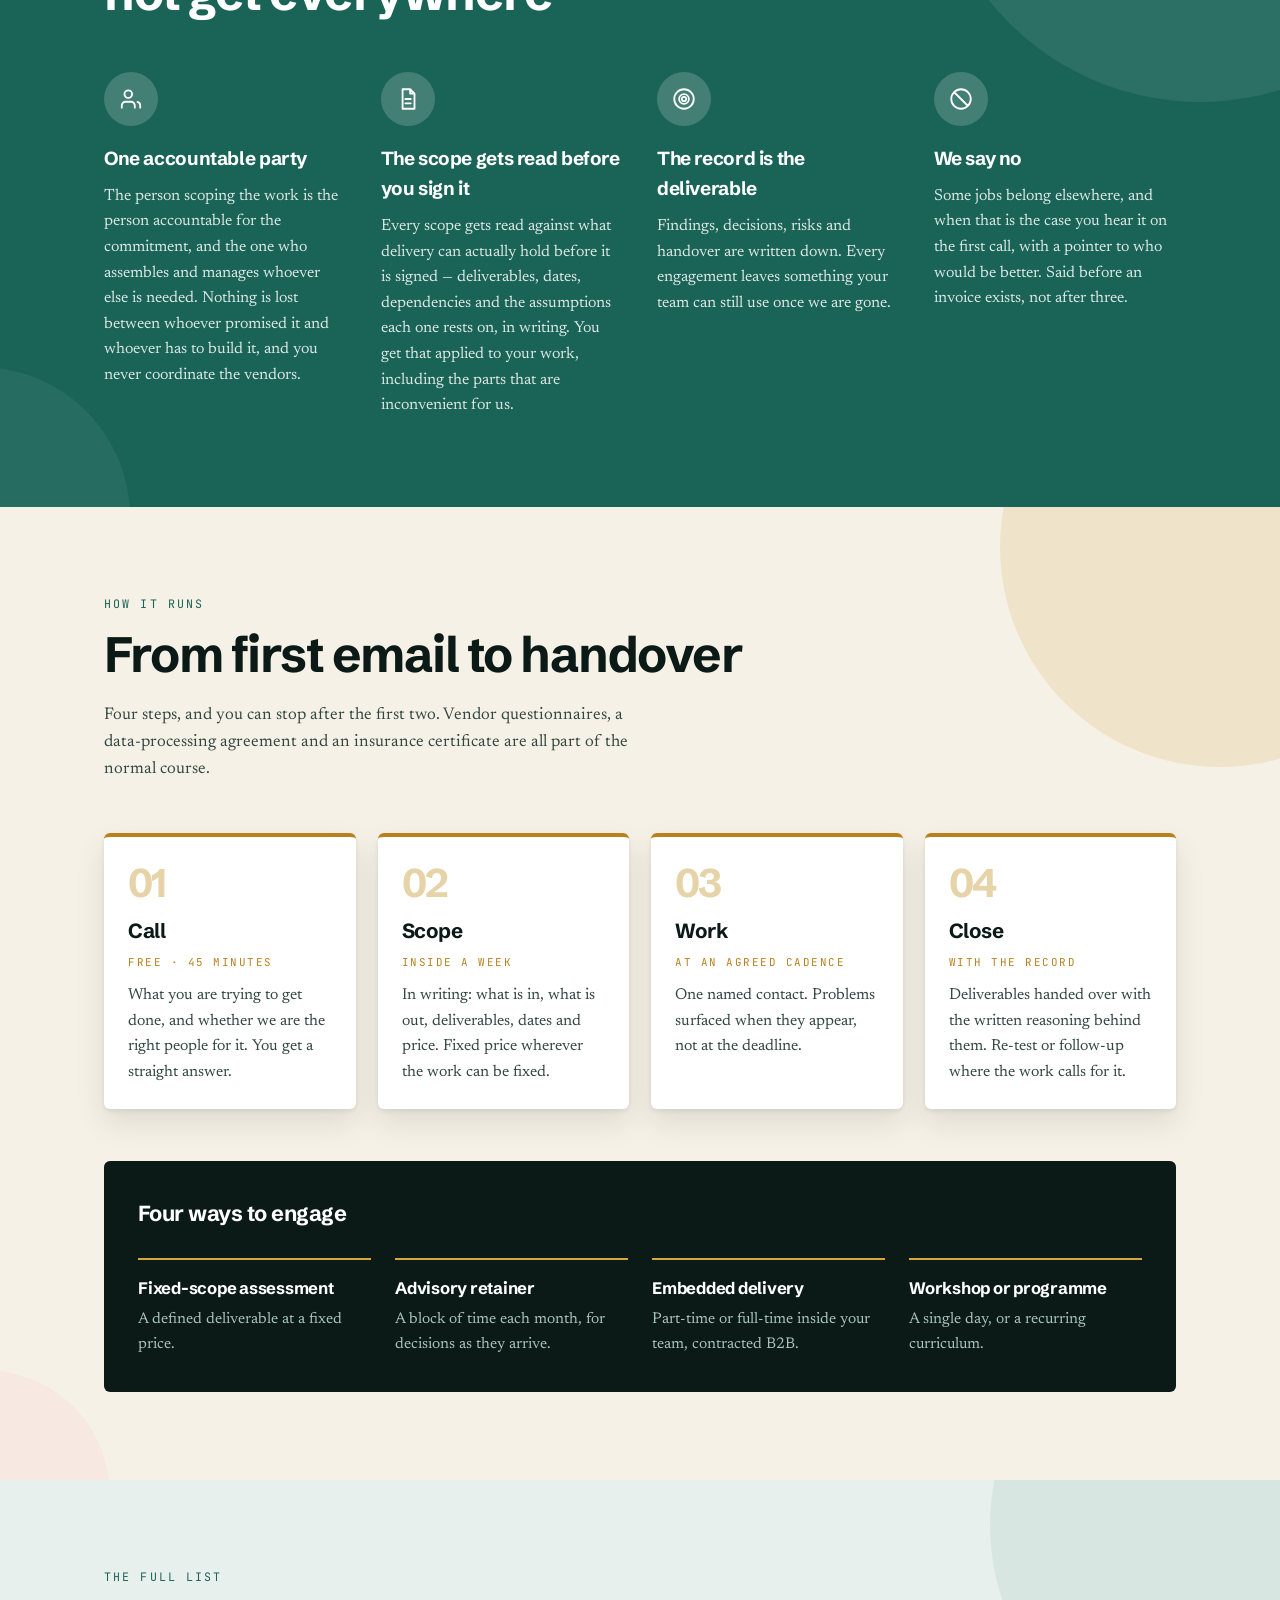
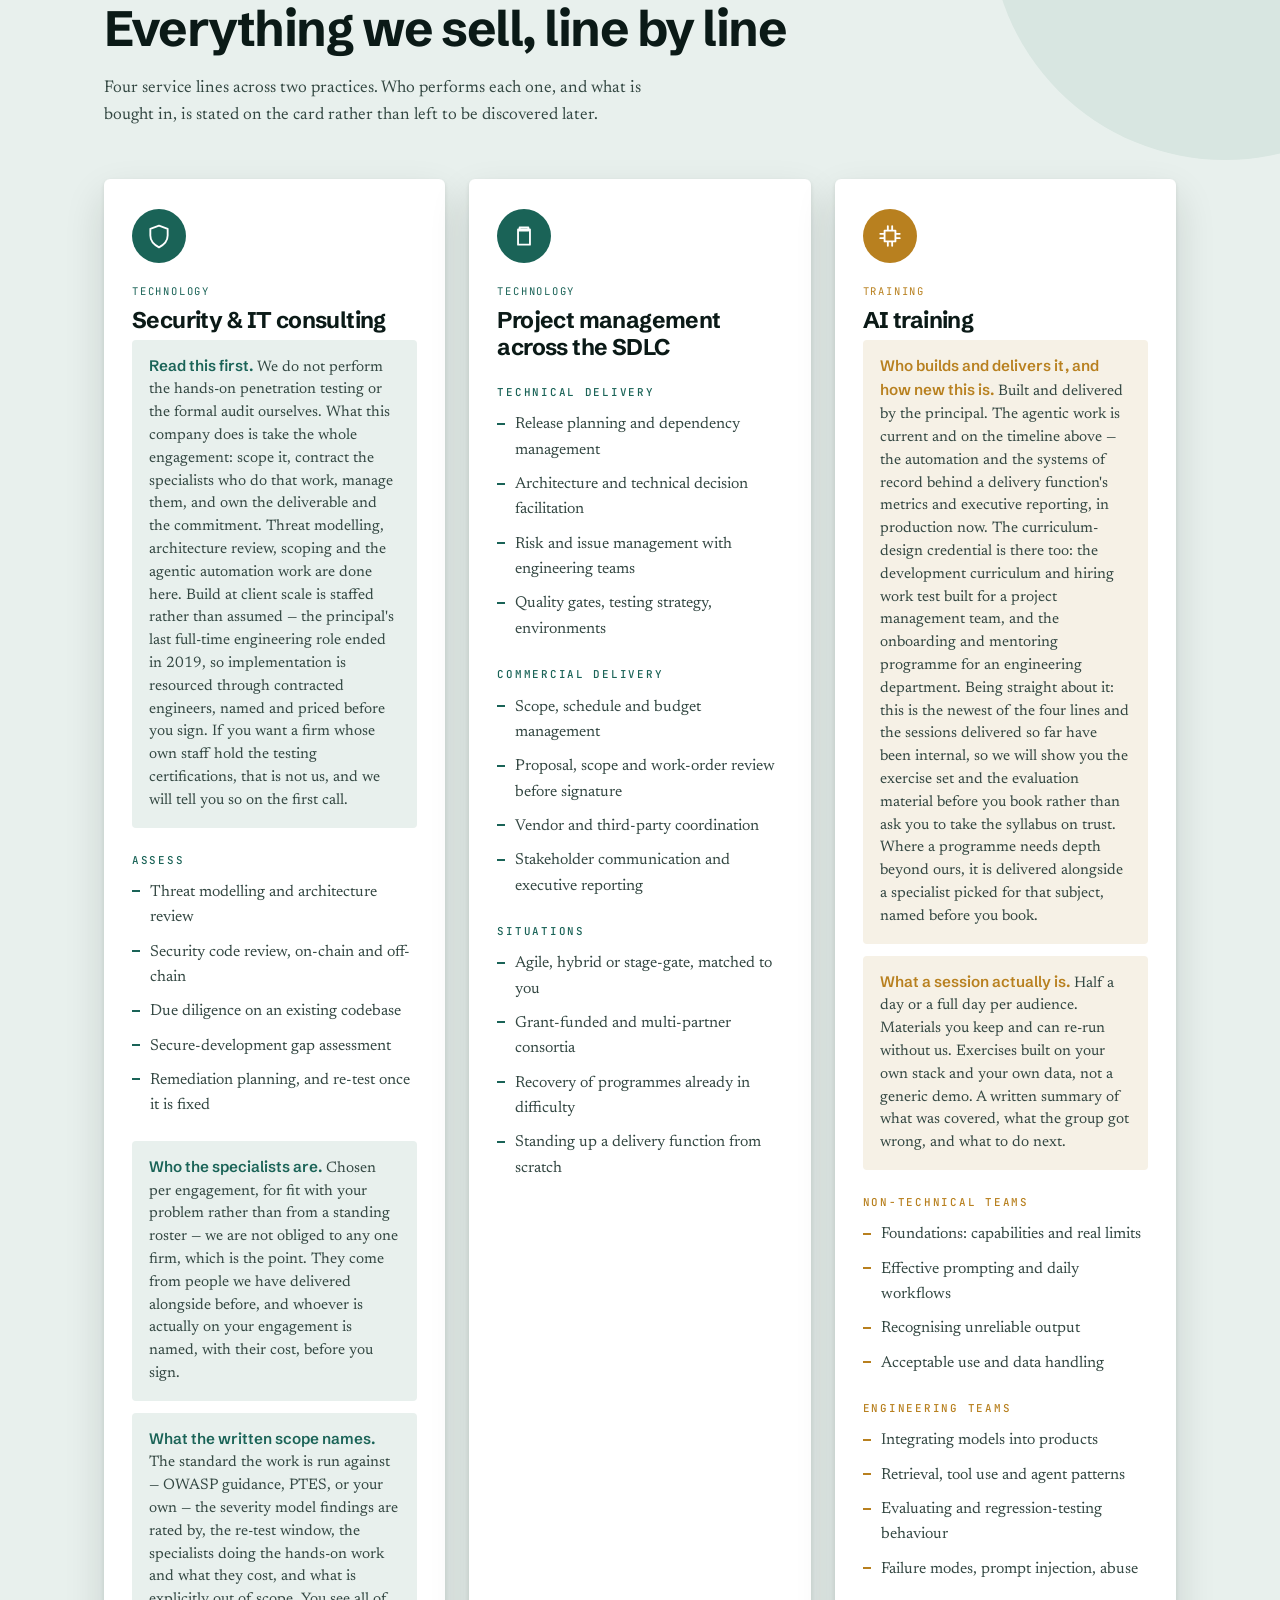
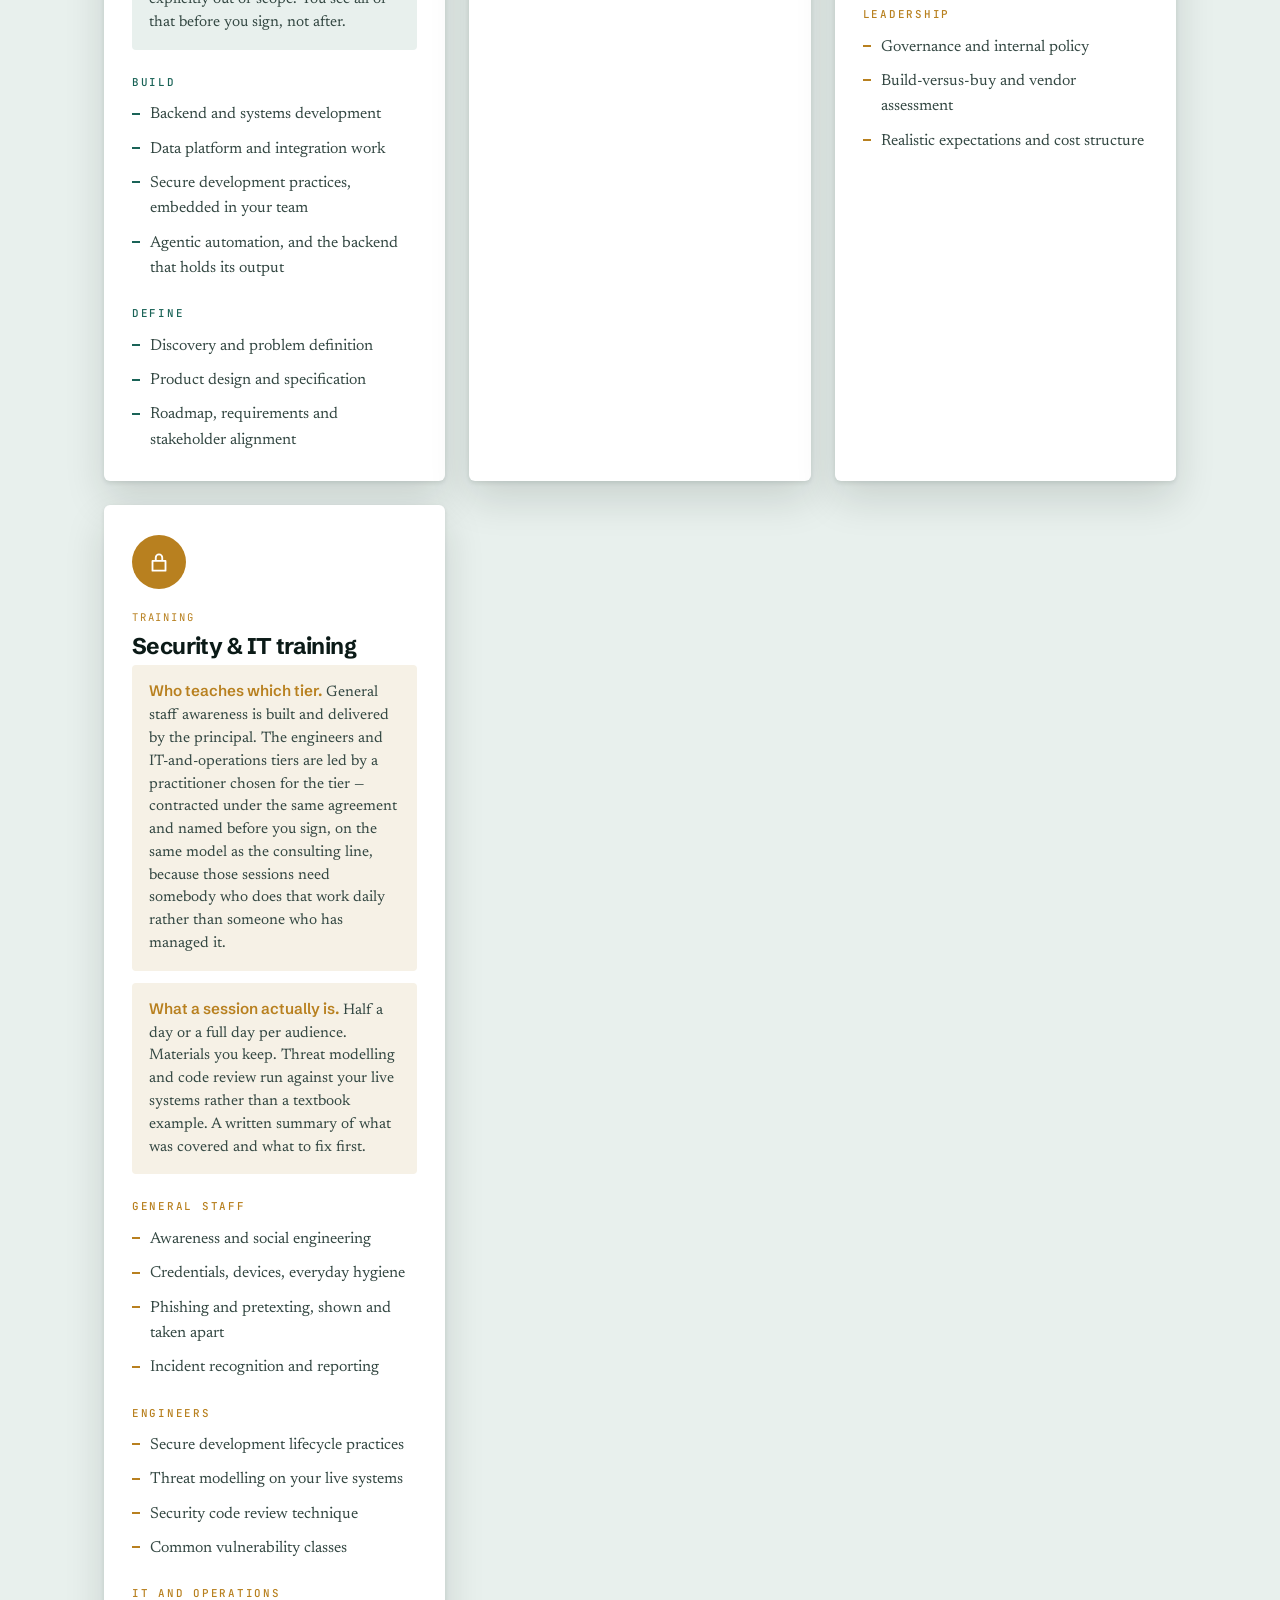
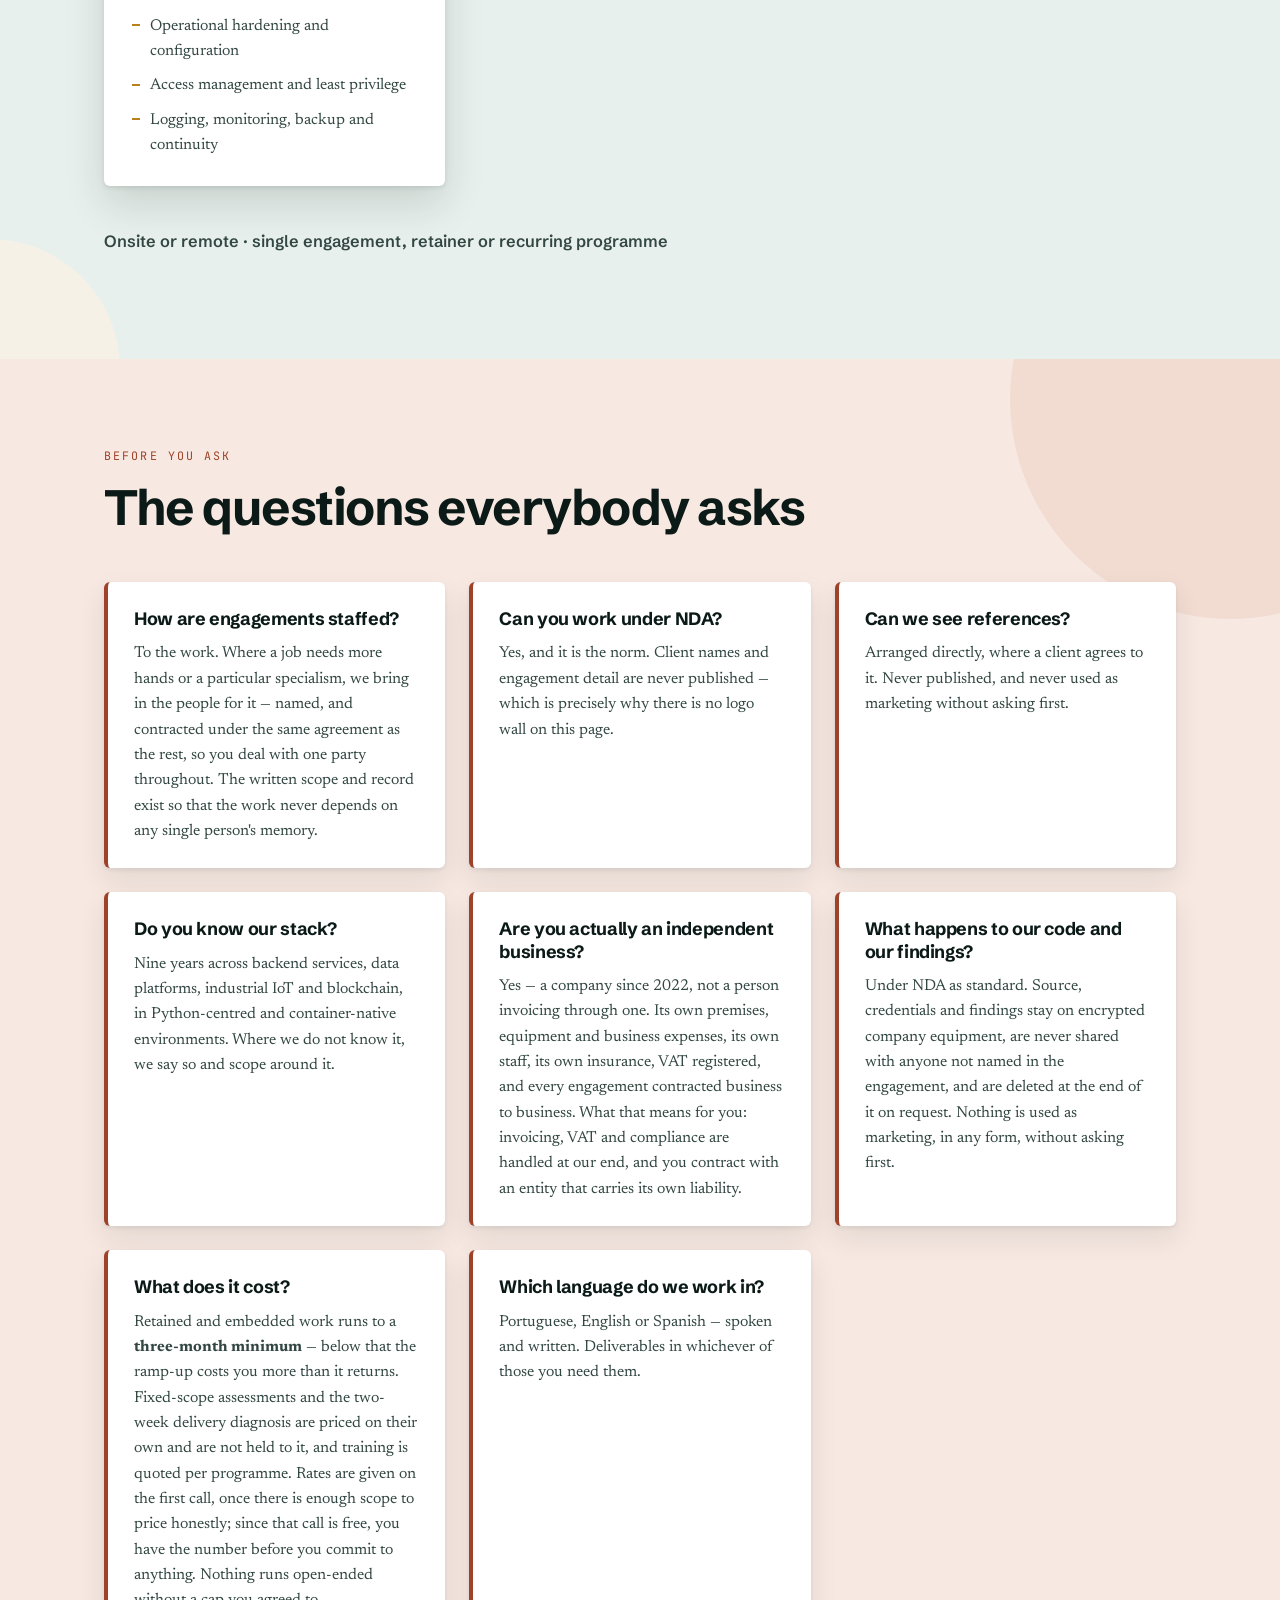
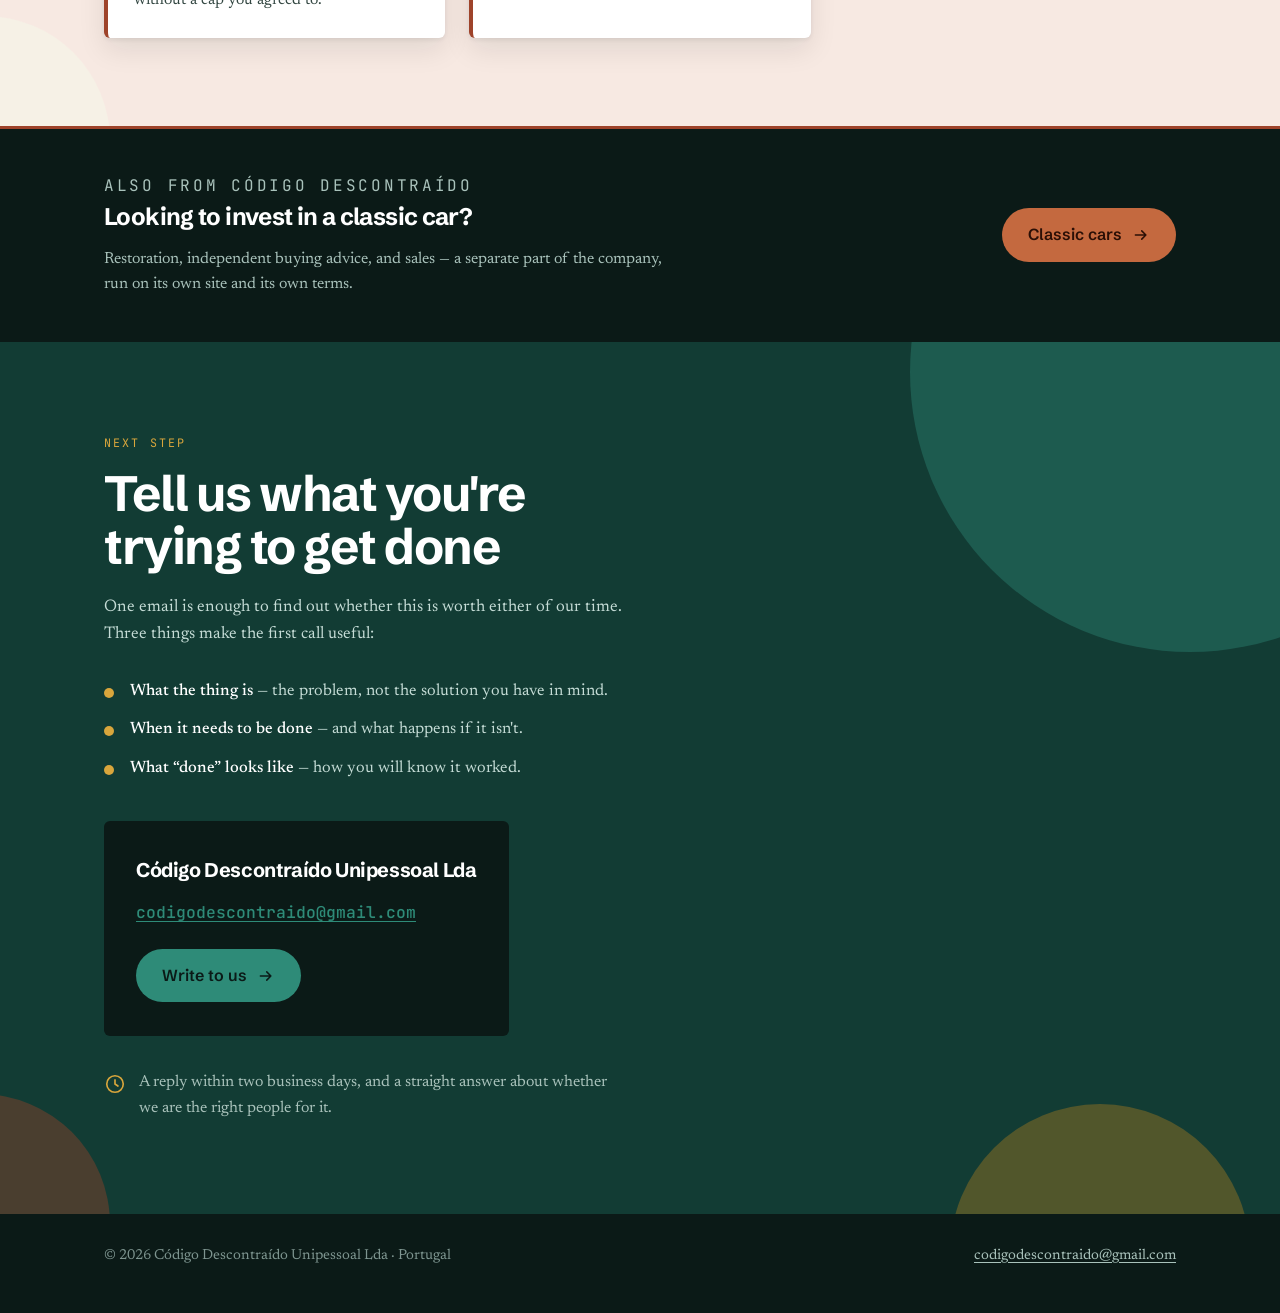
==== commit 83c4e3bd: "Give the company a mark, and put it in the nav, the icons and the card The site had a wordmark and a" ====
--- a/index.html
+++ b/index.html
@@ -44,7 +44,7 @@
 
 <nav class="nav">
   <div class="nav-in">
-    <a class="brand" href="#top">Código Descontraído<em>.</em></a>
+    <a class="brand" href="#top"><img src="logo.svg" alt="" width="26" height="26"><span>Código Descontraído<em>.</em></span></a>
     <div class="nav-links">
       <a href="#start">What we take on</a>
       <a href="#record">Track record</a>
--- a/styles.css
+++ b/styles.css
@@ -118,9 +118,13 @@
   display: flex; align-items: center; gap: 18px; flex-wrap: wrap;
 }
 .brand {
+  display: inline-flex; align-items: center; gap: 10px;
   font-family: "Schibsted Grotesk", sans-serif; font-weight: 700; font-size: 1.02rem;
   letter-spacing: -.015em; color: #fff; text-decoration: none; margin-right: auto; white-space: nowrap;
 }
+/* The mark accompanies the wordmark rather than replacing it — the company name
+   is long enough that the mark alone would not identify it. */
+.brand img { display: block; flex: none; }
 .brand em { font-style: normal; color: var(--tech-hi); }
 .nav-links {
   display: flex; gap: 4px; flex-wrap: wrap;
